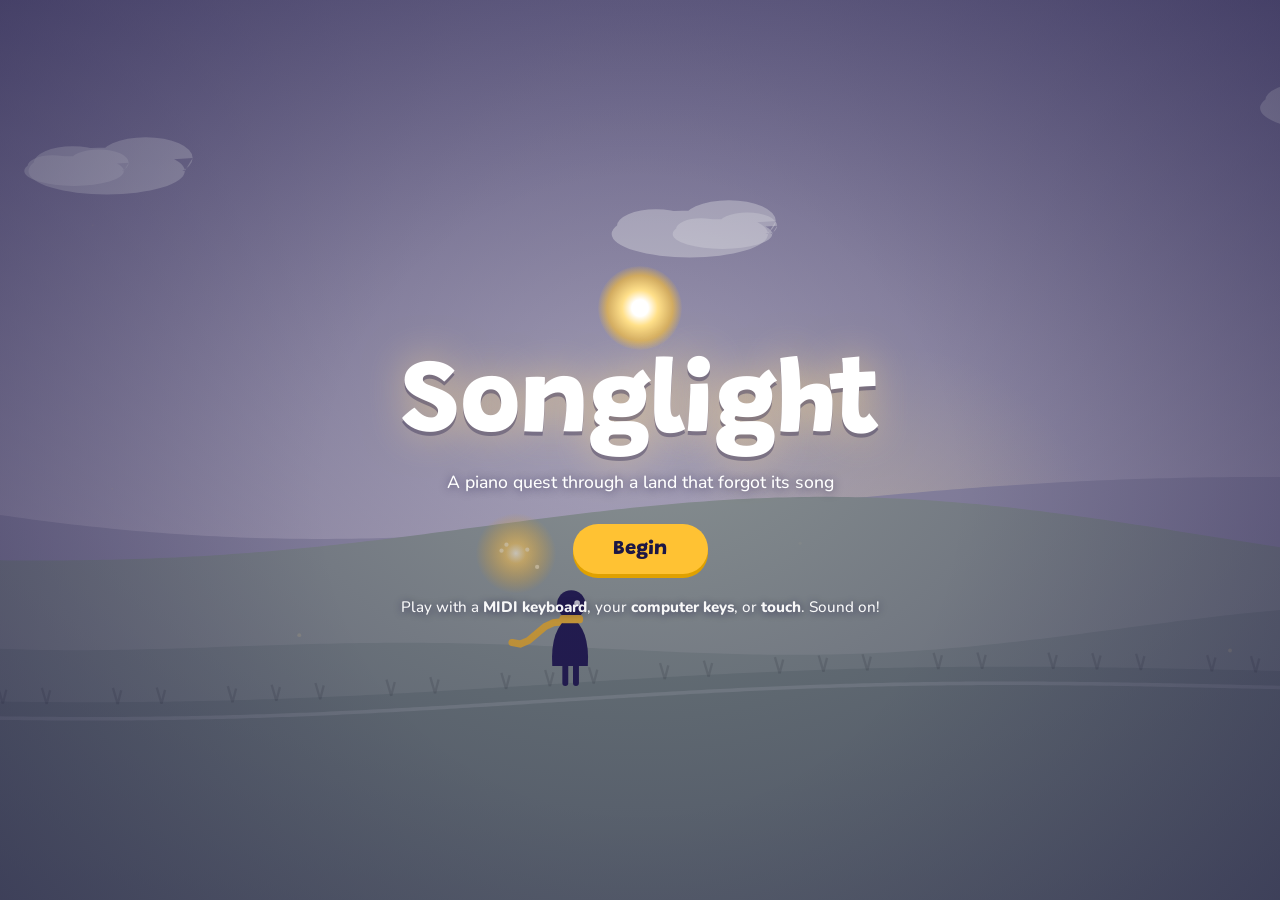
==== songlight.html @ 6ae4707b "Harden MIDI input, add acoustic piano listening, and a one-file download MIDI: releases notes when a" ====
<!doctype html>
<html lang="en">
<meta charset="utf-8">
<meta name="viewport" content="width=device-width, initial-scale=1, viewport-fit=cover">
<title>Songlight</title>
<meta name="description" content="A piano adventure: explore a silent land and wake it up, one song at a time.">
<link rel="preconnect" href="https://fonts.googleapis.com">
<link rel="preconnect" href="https://fonts.gstatic.com" crossorigin>
<link rel="stylesheet" href="https://fonts.googleapis.com/css2?family=Grandstander:wght@600;700;800&family=Nunito:wght@500;700;800&family=Noto+Music&display=swap">
<style>
/* Songlight commits to one look: a bright storybook world at night-blue edges. */
:root {
  --ink: #1c1745;
  --ink-2: #3a3470;
  --muted: #6c6892;
  --paper: #f6f4ff;
  --card: #ffffff;
  --line: #e2ddf6;
  --gold: #ffc233;
  --gold-deep: #e0a100;
  --teal: #14b8a6;
  --coral: #ff5d73;
  --violet: #7b5cff;
  --sky: #3d8bff;
  --display: 'Grandstander', 'Trebuchet MS', system-ui, sans-serif;
  --body: 'Nunito', system-ui, -apple-system, 'Segoe UI', sans-serif, 'Noto Music';
  --music: 'Noto Music', 'Segoe UI Symbol', 'Apple Symbols', serif;
  color-scheme: light;
}

* { box-sizing: border-box; }
[hidden] { display: none !important; }
html, body { height: 100%; }
body {
  margin: 0; overflow: hidden;
  background: #1c1745; color: var(--ink);
  font: 500 16px/1.5 var(--body);
  -webkit-tap-highlight-color: transparent;
}
button { font: inherit; color: inherit; cursor: pointer; }
button:disabled { cursor: not-allowed; }
:focus-visible { outline: 3px solid var(--sky); outline-offset: 2px; }
kbd { font: 700 0.8em var(--body); background: var(--paper); border: 1px solid var(--line); border-bottom-width: 2px; border-radius: 5px; padding: 0 5px; }
b { font-weight: 800; }
.small { font-size: 0.86rem; color: var(--muted); }

#world { position: fixed; inset: 0; width: 100%; height: 100%; display: block; touch-action: none; }

/* ---------- buttons */
.btn {
  border: 0; border-radius: 999px; padding: 0.7em 1.4em;
  font: 800 1rem var(--display); letter-spacing: 0.01em;
  transition: transform 0.12s, box-shadow 0.12s, background 0.2s;
}
.btn.primary { background: var(--gold); color: var(--ink); box-shadow: 0 4px 0 var(--gold-deep); }
.btn.primary:hover:not(:disabled) { transform: translateY(-1px); box-shadow: 0 5px 0 var(--gold-deep); }
.btn.primary:active:not(:disabled) { transform: translateY(3px); box-shadow: 0 1px 0 var(--gold-deep); }
.btn.primary:disabled { background: #e6e2f3; color: #a19cbf; box-shadow: 0 4px 0 #d3cdea; }
.btn.ghost { background: transparent; color: var(--ink-2); box-shadow: inset 0 0 0 2px var(--line); }
.btn.ghost:hover { box-shadow: inset 0 0 0 2px var(--ink-2); }
.btn.big { font-size: 1.25rem; padding: 0.75em 2em; }
.btn.small { font-size: 0.85rem; padding: 0.45em 1em; }
.btn.danger { color: #c2334a; }
.btn.ready { animation: nudge 1.4s ease-in-out infinite; }
.btn.running { background: var(--coral); color: #fff; box-shadow: 0 4px 0 #c2334a; }
@keyframes nudge { 0%, 100% { transform: none; } 50% { transform: translateY(-3px); } }

.icon-btn {
  position: relative; display: grid; place-items: center;
  width: 44px; height: 44px; border-radius: 14px; border: 0;
  background: rgba(28, 23, 69, 0.55); color: #fff; backdrop-filter: blur(6px);
}
.icon-btn svg { width: 22px; height: 22px; }
.icon-btn:hover { background: rgba(28, 23, 69, 0.8); }
.chip-btn {
  border: 0; border-radius: 999px; padding: 0.35em 0.95em;
  background: #ece8ff; color: var(--ink-2); font: 800 0.9rem var(--body);
}
.chip-btn:hover { background: #ddd6ff; }

/* ---------- HUD */
.hud {
  position: fixed; inset: 0 0 auto 0; z-index: 5; pointer-events: none;
  display: flex; justify-content: space-between; align-items: flex-start; gap: 12px;
  padding: calc(14px + env(safe-area-inset-top, 0px)) 16px 0;
}
.hud > * { pointer-events: auto; }
.hud-left { color: #fff; text-shadow: 0 1px 8px rgba(20, 16, 50, 0.45); max-width: min(420px, 70vw); }
.realm-level { margin: 0; font: 800 0.7rem var(--body); letter-spacing: 0.14em; text-transform: uppercase; opacity: 0.85; }
.realm-name { margin: 0; font: 800 clamp(1.2rem, 3vw, 1.6rem)/1.1 var(--display); }
.progress-dots { display: flex; gap: 5px; margin: 8px 0 10px; flex-wrap: wrap; }
.progress-dots span { width: 9px; height: 9px; border-radius: 50%; background: rgba(255, 255, 255, 0.35); }
.progress-dots span.on { background: var(--gold); box-shadow: 0 0 8px var(--gold); }
.clue-chip {
  border: 0; text-align: left; border-radius: 12px; padding: 6px 12px;
  background: rgba(28, 23, 69, 0.45); color: #fff; font: 700 0.85rem/1.35 var(--body);
  backdrop-filter: blur(6px); opacity: 0.8; transition: opacity 0.2s;
}
.clue-chip:hover { opacity: 1; }
.clue-chip span { color: var(--gold); }
.hud-right { display: flex; gap: 8px; }
.midi-dot { position: absolute; right: 7px; top: 7px; width: 8px; height: 8px; border-radius: 50%; background: transparent; }
.midi-dot.ok { background: #5ff0a0; box-shadow: 0 0 6px #5ff0a0; }

/* ---------- Lumo */
.lumo {
  position: fixed; z-index: 6; left: 50%; transform: translateX(-50%);
  bottom: calc(18px + env(safe-area-inset-bottom, 0px));
  width: min(640px, calc(100% - 32px));
  display: flex; gap: 14px; align-items: flex-start;
  padding: 16px 18px; border-radius: 22px;
  background: rgba(255, 255, 255, 0.94); box-shadow: 0 12px 40px rgba(28, 23, 69, 0.3);
  cursor: pointer; transition: opacity 0.6s;
}
.lumo.fade { opacity: 0.35; }
.lumo.fade:hover { opacity: 1; }
.lumo-orb, .orb {
  flex: none; width: 38px; height: 38px; border-radius: 50%;
  background: radial-gradient(circle at 45% 40%, #fff 0 18%, #ffe08a 35%, rgba(255, 194, 51, 0.7) 60%, rgba(255, 194, 51, 0) 72%);
  animation: bob 3s ease-in-out infinite;
}
@keyframes bob { 50% { transform: translateY(-4px) scale(1.05); } }
.lumo-text { flex: 1; min-width: 0; }
.lumo-text p { margin: 0; font-size: 1.05rem; line-height: 1.5; }
.lumo-text p.in { animation: rise 0.45s ease-out; }
@keyframes rise { from { opacity: 0; transform: translateY(6px); } }
.lumo-actions { margin-top: 10px; display: flex; gap: 8px; }
.lumo-more { align-self: flex-end; color: var(--muted); font-size: 1.2rem; visibility: hidden; animation: blink 1s steps(2) infinite; }
.lumo.more .lumo-more { visibility: visible; }
@keyframes blink { 50% { opacity: 0; } }

/* ---------- overlays */
.overlay { position: fixed; inset: 0; z-index: 10; }
.title {
  display: grid; place-items: center; padding: 16px;
  background: radial-gradient(ellipse at 50% 45%, rgba(28, 23, 69, 0.15), rgba(28, 23, 69, 0.55));
}
.title-inner { text-align: center; color: #fff; max-width: 520px; }
.title-orb {
  width: 84px; height: 84px; margin: 0 auto 8px; border-radius: 50%;
  background: radial-gradient(circle, #fff 0 14%, #ffe08a 30%, rgba(255, 194, 51, 0.6) 55%, rgba(255, 194, 51, 0) 72%);
  animation: bob 3s ease-in-out infinite;
}
.title h1 {
  margin: 0; font: 800 clamp(3.2rem, 11vw, 6.5rem)/0.95 var(--display); letter-spacing: -0.01em;
  color: #fff; text-shadow: 0 4px 0 rgba(28, 23, 69, 0.35), 0 0 40px rgba(255, 220, 140, 0.6);
}
.title .tag { margin: 12px 0 28px; font-size: 1.1rem; text-wrap: balance; text-shadow: 0 1px 8px rgba(28, 23, 69, 0.6); }
.title .inputs { margin-top: 22px; font-size: 0.95rem; opacity: 0.95; text-shadow: 0 1px 8px rgba(28, 23, 69, 0.7); }

.lesson { background: rgba(20, 16, 50, 0.5); backdrop-filter: blur(8px); display: flex; padding: 16px; padding-block: max(16px, env(safe-area-inset-top, 0px)) max(16px, env(safe-area-inset-bottom, 0px)); }
.sheet {
  margin: auto; width: min(1120px, 100%); height: 100%; max-height: 900px;
  display: grid; grid-template-rows: auto 1fr auto; overflow: hidden;
  background: var(--paper); border-radius: 28px; box-shadow: 0 30px 80px rgba(0, 0, 0, 0.35);
}
.l-head {
  display: flex; align-items: center; gap: 14px; padding: 14px 18px;
  border-bottom: 1px solid var(--line); background: var(--card);
}
.l-head .icon-btn { background: var(--paper); color: var(--ink); }
.l-head .icon-btn:hover { background: #ece8ff; }
.l-titles { flex: 1; min-width: 0; }
.eyebrow, .kicker { margin: 0; font: 800 0.72rem var(--body); letter-spacing: 0.12em; text-transform: uppercase; color: var(--violet); }
.l-title { margin: 0; font: 800 clamp(1.3rem, 3vw, 1.75rem)/1.15 var(--display); text-wrap: balance; }
.l-steps { display: flex; gap: 4px; margin: 0; padding: 4px; list-style: none; background: var(--paper); border-radius: 999px; }
.l-steps li { padding: 4px 12px; border-radius: 999px; font: 800 0.8rem var(--body); color: var(--muted); }
.l-steps li.on { background: var(--ink); color: #fff; }
.l-body { overflow-y: auto; padding: 20px clamp(16px, 3vw, 32px); min-height: 0; }
.l-piano { padding: 10px 12px 14px; background: linear-gradient(#2a2360, #1c1745); }

/* ---------- piano */
.piano { position: relative; height: clamp(104px, 19vh, 176px); user-select: none; touch-action: none; }
.key { position: absolute; top: 0; display: flex; flex-direction: column; align-items: center; justify-content: flex-end; }
.key.white {
  height: 100%; z-index: 1; padding-bottom: 8px;
  background: linear-gradient(#fff 70%, #f1eefb); border: 1px solid #c9c2e6; border-top: 0;
  border-radius: 0 0 9px 9px; box-shadow: inset 0 -5px 0 #e4dff5;
}
.key.black {
  height: 61%; z-index: 2; padding-bottom: 6px;
  background: linear-gradient(#3b336f, #1f1947); border-radius: 0 0 6px 6px;
  box-shadow: inset 0 -4px 0 #0f0b2b, 0 2px 3px rgba(0, 0, 0, 0.35);
}
.key .lbl { font: 800 clamp(0.55rem, 1.3vw, 0.8rem) var(--body); color: #9c96bd; pointer-events: none; }
.key.middle-c .lbl { color: var(--ink); }
.key.middle-c::after { content: ''; position: absolute; bottom: 3px; width: 5px; height: 5px; border-radius: 50%; background: var(--gold-deep); }
.key .ck { position: absolute; top: 6px; font: 700 0.62rem var(--body); color: #b3add0; pointer-events: none; }
.key.black .ck { color: #8f88c0; }
.key .badge {
  display: none; place-items: center; width: clamp(18px, 2.4vw, 26px); height: clamp(18px, 2.4vw, 26px); margin-bottom: 6px;
  border-radius: 50%; background: var(--fc); color: #fff; font: 800 clamp(0.7rem, 1.4vw, 0.9rem) var(--display); pointer-events: none;
}
.key.hint .badge:not(:empty) { display: grid; }
.key.white.down { background: linear-gradient(#e9e4ff, #ddd6ff); box-shadow: inset 0 -2px 0 #cfc6f5; }
.key.black.down { background: linear-gradient(#5a50a0, #3a3170); box-shadow: inset 0 -1px 0 #0f0b2b; }
.key.white.hint { background: linear-gradient(#fff, color-mix(in srgb, var(--fc) 38%, #fff)); box-shadow: inset 0 0 0 3px var(--fc), inset 0 -5px 0 color-mix(in srgb, var(--fc) 50%, #fff); }
.key.black.hint { background: linear-gradient(color-mix(in srgb, var(--fc) 70%, #1f1947), var(--fc)); box-shadow: 0 0 12px var(--fc); }
.key.hint.lh .badge { border-radius: 7px; }
.key.white.glow { background: linear-gradient(#fff, #ffe7a3); box-shadow: inset 0 0 0 2px var(--gold), inset 0 -5px 0 #ffd66b; }
.key.black.glow { background: linear-gradient(#ffd66b, #e0a100); }
.key.white.glow2 { background: linear-gradient(#fff, #cfe6ff); }
.key.black.glow2 { background: linear-gradient(#ff8fa0, #ff5d73); }
.key.white.glow3 { background: linear-gradient(#fff, #ffd9e8); }
.key.black.glow3 { background: linear-gradient(#5ee0d0, #14b8a6); }
.key.white.found { background: linear-gradient(#fff, #bff3e8); box-shadow: inset 0 0 0 2px var(--teal); }
.key.black.found { background: linear-gradient(#5ee0d0, #14b8a6); }
.key.white.lit { background: linear-gradient(#fff, #cfe0ff); }
.key.black.lit { background: linear-gradient(#7aa9ff, #3d6fd1); }
.key.good { animation: good 0.42s ease-out; }
.key.bad { animation: bad 0.42s ease-out; }
@keyframes good { 0% { box-shadow: 0 0 0 0 rgba(20, 184, 166, 0.9), inset 0 0 0 40px rgba(20, 184, 166, 0.55); } 100% { box-shadow: 0 0 0 14px rgba(20, 184, 166, 0), inset 0 0 0 40px rgba(20, 184, 166, 0); } }
@keyframes bad { 0% { box-shadow: inset 0 0 0 40px rgba(255, 93, 115, 0.6); } 100% { box-shadow: inset 0 0 0 40px rgba(255, 93, 115, 0); } }

/* ---------- teach */
.teach { display: flex; flex-direction: column; gap: 18px; max-width: 760px; margin: 0 auto; min-height: 100%; }
.say-row { display: flex; gap: 14px; align-items: flex-start; }
.say { margin: 0; font: 600 clamp(1.1rem, 2.4vw, 1.4rem)/1.5 var(--body); text-wrap: pretty; }
.say b { color: var(--ink); background: linear-gradient(transparent 60%, #ffe08a 60%); }
.widget { display: flex; flex-direction: column; align-items: center; gap: 14px; flex: 1; justify-content: center; }
.teach-nav { display: flex; align-items: center; justify-content: space-between; gap: 12px; padding-top: 6px; }
.teach-nav .next { margin-left: auto; }
.dots { display: flex; gap: 6px; flex-wrap: wrap; justify-content: center; }
.dots span { width: 8px; height: 8px; border-radius: 50%; background: var(--line); }
.dots .d-done { background: var(--violet); }
.dots .d-now { background: var(--gold); transform: scale(1.35); }
.feedback { margin: 0; min-height: 1.5em; font-weight: 800; color: var(--ink-2); text-align: center; }
.look { margin: 0; color: var(--muted); font-weight: 700; }

.choices { display: flex; flex-wrap: wrap; gap: 10px; justify-content: center; }
.choice {
  min-width: 120px; padding: 14px 22px; border-radius: 18px; border: 0;
  background: var(--card); box-shadow: inset 0 0 0 2px var(--line), 0 3px 0 var(--line);
  font: 800 1.15rem var(--display); transition: transform 0.12s;
}
.choice:hover:not(:disabled) { transform: translateY(-2px); box-shadow: inset 0 0 0 2px var(--violet), 0 3px 0 var(--line); }
.choice.right { background: #d8f7f1; box-shadow: inset 0 0 0 3px var(--teal); color: #0b6b60; }
.choice.wrong { background: #ffe3e7; color: #b23a4d; animation: shake 0.35s; }
.choice:disabled:not(.right) { opacity: 0.55; }
@keyframes shake { 25% { transform: translateX(-5px); } 75% { transform: translateX(5px); } }

.pips { display: flex; gap: 8px; justify-content: center; }
.pip { width: 14px; height: 14px; border-radius: 50%; background: var(--line); transition: background 0.3s, box-shadow 0.3s; }
.pip.on { background: var(--gold); box-shadow: 0 0 10px var(--gold); }
.pips.big .pip { width: 20px; height: 20px; }

.targets { display: flex; flex-wrap: wrap; gap: 8px; justify-content: center; }
.tchip { min-width: 44px; padding: 6px 10px; text-align: center; border-radius: 12px; background: var(--card); box-shadow: inset 0 0 0 2px var(--line); font: 800 1.1rem var(--display); color: var(--muted); }
.tchip.got { background: #d8f7f1; box-shadow: inset 0 0 0 2px var(--teal); color: #0b6b60; }

.hands { display: flex; gap: clamp(12px, 5vw, 48px); justify-content: center; flex-wrap: wrap; }
.hands figure { margin: 0; text-align: center; }
.hands svg { width: clamp(130px, 22vw, 190px); height: auto; }
.hands .palm { fill: #ffd9c2; stroke: #e9b597; stroke-width: 2; }
.hands .fnum { fill: #fff; font: 800 15px var(--display); }
.hands figcaption { font: 800 0.95rem var(--display); color: var(--muted); }

.lowhigh, .legend { display: flex; gap: 12px; flex-wrap: wrap; justify-content: center; }
.lg { padding: 6px 14px; border-radius: 999px; font-weight: 800; }
.lg2 { background: #ffe3e7; color: #b23a4d; }
.lg3 { background: #d8f7f1; color: #0b6b60; }
.alphabet { display: flex; gap: 6px; flex-wrap: wrap; justify-content: center; }
.alphabet span { width: 48px; height: 56px; display: grid; place-items: center; border-radius: 14px; background: var(--card); box-shadow: inset 0 0 0 2px var(--line); font: 800 1.6rem var(--display); }
.alphabet .again { background: transparent; box-shadow: none; color: var(--muted); }

.values { display: flex; gap: 12px; flex-wrap: wrap; justify-content: center; }
.value {
  display: flex; flex-direction: column; align-items: center; gap: 2px; width: 150px; padding: 12px;
  border: 0; border-radius: 20px; background: var(--card); box-shadow: inset 0 0 0 2px var(--line), 0 3px 0 var(--line);
}
.value .glyph { font: 2.8rem/1.1 var(--music); height: 1.3em; }
.value b { font: 800 1rem var(--display); }
.value span:not(.glyph) { color: var(--muted); font-weight: 700; font-size: 0.9rem; }
.value em { font-style: normal; color: var(--violet); font-weight: 800; }
.value.playing { animation: pop 0.5s; }
@keyframes pop { 40% { transform: scale(1.06); box-shadow: inset 0 0 0 3px var(--gold), 0 3px 0 var(--line); } }

.timesig { display: flex; gap: 22px; align-items: center; }
.ts-num { display: flex; flex-direction: column; font: 800 3.4rem/0.9 var(--display); text-align: center; color: var(--ink); }
.ts-key p { margin: 0 0 8px; font-size: 1.05rem; }

.snippet { display: flex; flex-direction: column; align-items: center; gap: 8px; width: 100%; }
.score.mini { width: 100%; max-width: 640px; background: var(--card); border-radius: 18px; padding: 8px 12px; box-shadow: inset 0 0 0 2px var(--line); }
.read { display: flex; flex-direction: column; align-items: center; gap: 12px; }
.read-score { width: 280px !important; display: flex; justify-content: center; }
.rhythm { position: relative; display: flex; flex-direction: column; align-items: center; gap: 12px; width: 100%; }
.rh-row { display: flex; gap: 14px; align-items: center; }
.pad {
  width: 96px; height: 96px; border-radius: 50%; border: 0;
  background: radial-gradient(circle at 40% 35%, #a58dff, var(--violet)); color: #fff;
  font: 800 1.1rem var(--display); box-shadow: 0 6px 0 #5a3fd1; touch-action: manipulation;
}
.pad:active { transform: translateY(4px); box-shadow: 0 2px 0 #5a3fd1; }
.dyn-row { display: flex; gap: 12px; }
.dchip { padding: 8px 18px; border-radius: 14px; background: var(--card); box-shadow: inset 0 0 0 2px var(--line); font: 800 1.1rem var(--display); }
.dchip i { font-family: Georgia, serif; font-size: 1.3em; }
.dchip.got { background: #d8f7f1; box-shadow: inset 0 0 0 2px var(--teal); }
.vel { width: min(320px, 80%); height: 12px; border-radius: 999px; background: var(--line); overflow: hidden; }
.vel span { display: block; height: 100%; width: 0; background: linear-gradient(90deg, var(--teal), var(--gold), var(--coral)); transition: width 0.15s; }

/* ---------- practice */
.practice { display: flex; flex-direction: column; gap: 14px; }
.p-top { display: flex; gap: 16px; align-items: center; justify-content: space-between; flex-wrap: wrap; }
.song-meta h3 { margin: 2px 0; font: 800 clamp(1.4rem, 3.2vw, 2rem)/1.1 var(--display); }
.song-meta .meta { margin: 0; color: var(--muted); font-weight: 700; }
.reward-box { display: flex; align-items: center; gap: 12px; padding: 8px 16px 8px 8px; border-radius: 20px; background: linear-gradient(135deg, #2a2360, #3b2f86); color: #fff; max-width: 420px; }
.reward { width: 120px; height: 88px; flex: none; }
.reward-text p { margin: 6px 0 0; font-size: 0.85rem; line-height: 1.35; opacity: 0.9; }
.reward-text .pips { justify-content: flex-start; }
.reward-text .pip { background: rgba(255, 255, 255, 0.2); }
.reward-text .pip.on { background: var(--gold); }

.modes { display: flex; gap: 6px; padding: 5px; background: var(--card); border-radius: 18px; box-shadow: inset 0 0 0 2px var(--line); flex-wrap: wrap; }
.modes button { flex: 1 1 auto; border: 0; border-radius: 13px; padding: 9px 12px; background: transparent; font: 800 0.95rem var(--display); color: var(--ink-2); }
.modes button:hover { background: var(--paper); }
.modes button.on { background: var(--ink); color: #fff; }
.modes .perform-tab.on { background: linear-gradient(135deg, var(--violet), var(--coral)); }
.modes .locked { opacity: 0.5; }
.opts { display: flex; gap: 12px 18px; align-items: center; flex-wrap: wrap; }
.seg { display: flex; background: var(--card); border-radius: 12px; box-shadow: inset 0 0 0 2px var(--line); padding: 3px; }
.seg button { border: 0; background: transparent; padding: 5px 12px; border-radius: 9px; font: 800 0.85rem var(--body); color: var(--muted); }
.seg button.on { background: #ece8ff; color: var(--ink); }
.tempo { display: flex; align-items: center; gap: 8px; font-weight: 800; color: var(--ink-2); }
.tempo output { min-width: 3ch; font-variant-numeric: tabular-nums; }
.mode-help { margin: 0; color: var(--muted); font-weight: 700; flex: 1 1 260px; }

.score-wrap { position: relative; background: var(--card); border-radius: 22px; box-shadow: inset 0 0 0 2px var(--line); min-height: 160px; }
.score-wrap > .score { max-height: 44vh; overflow-y: auto; padding: 10px 14px; }
.countin {
  position: absolute; inset: 0; display: grid; place-items: center; pointer-events: none;
  font: 800 5rem var(--display); color: var(--violet); opacity: 0; text-shadow: 0 4px 0 #fff;
}
.countin.on { opacity: 0.85; animation: pop 0.3s; }
.rhythm .countin { font-size: 3.4rem; }
.result { position: absolute; inset: 0; display: grid; place-items: center; padding: 12px; background: rgba(246, 244, 255, 0.86); backdrop-filter: blur(3px); border-radius: 22px; }
.card { max-width: 460px; text-align: center; background: var(--card); border-radius: 22px; padding: 20px 24px; box-shadow: 0 12px 40px rgba(28, 23, 69, 0.18); animation: rise 0.35s ease-out; }
.card h3 { margin: 0 0 6px; font: 800 1.7rem var(--display); }
.card p { margin: 0 0 8px; }
.card .tip { color: var(--muted); font-weight: 700; }
.card .row { display: flex; gap: 10px; justify-content: center; margin-top: 12px; flex-wrap: wrap; }
.card.pass h3 { color: #0b8a7c; }
.card.fail h3 { color: var(--ink-2); }
.card.celebrate { background: linear-gradient(160deg, #fff7d9, #fff); box-shadow: 0 0 0 3px var(--gold), 0 20px 60px rgba(255, 194, 51, 0.45); }
.card.celebrate h3 { font-size: 2.2rem; color: var(--ink); }
.p-actions { display: flex; align-items: center; gap: 14px; flex-wrap: wrap; }
.status { margin: 0; font-weight: 700; color: var(--ink-2); }

/* ---------- notation */
.score-svg { display: block; overflow: visible; }
.score-svg .sl { stroke: #b9b2da; stroke-width: 1.1; }
.score-svg .bl { stroke: #6c6892; stroke-width: 1.4; }
.score-svg .bl-thick, .score-svg .rdot { fill: #3a3470; }
.score-svg .midline { stroke: #e2ddf6; stroke-width: 2; stroke-dasharray: 2 6; stroke-linecap: round; }
.score-svg .ledger { stroke: #6c6892; stroke-width: 1.4; }
.score-svg .clef { fill: #3a3470; font-family: var(--music); }
.score-svg .ts { fill: var(--ink); font-family: var(--display); font-weight: 800; }
.score-svg .head { fill: var(--ink); stroke: var(--ink); stroke-width: 1.4; transition: fill 0.15s, stroke 0.15s; }
.score-svg .head.hollow { fill: #fff; stroke-width: 2.2; }
.score-svg.is-prestaff .head.hollow { stroke-width: 2.6; }
.score-svg .stem, .score-svg .flag, .score-svg .restq { stroke: var(--ink); stroke-width: 1.6; fill: none; }
.score-svg .beam, .score-svg .dot, .score-svg .restg { fill: var(--ink); }
.score-svg .acc { fill: var(--ink); font-family: var(--music); }
.score-svg .finger { font: 800 1em var(--display); }
.score-svg .dyn { fill: var(--ink-2); font: italic 800 1em Georgia, 'Times New Roman', serif; }
.score-svg .tie, .score-svg .slur { fill: var(--ink); stroke: var(--ink); stroke-width: 0.6; }
.score-svg .slur { fill: var(--ink-2); stroke: var(--ink-2); }
.score-svg .hairpin { fill: none; stroke: var(--ink-2); stroke-width: 1.6; stroke-linecap: round; }
.score-svg .inlbl { fill: var(--ink); font-family: var(--display); font-weight: 800; pointer-events: none; }
.score-svg .inlbl.onfill { fill: #fff; }
.score-svg .cursor { fill: var(--gold); fill-opacity: 0.28; transition: x 0.08s linear; }
.note.now .head { fill: var(--gold); stroke: var(--gold-deep); }
.note.now .head.hollow { fill: #fff3c4; }
.note.hit .head { fill: var(--teal); stroke: var(--teal); }
.note.hit .head.hollow { fill: #d8f7f1; }
.note.hit .inlbl.onfill { fill: #fff; }
.note.miss .head { fill: var(--coral); stroke: var(--coral); }
.note.miss .head.hollow { fill: #ffe3e7; }

/* ---------- panels: map & settings */
.map, .settings { display: grid; place-items: center; padding: 16px; background: rgba(20, 16, 50, 0.55); backdrop-filter: blur(8px); overflow-y: auto; }
.panel { width: min(1080px, 100%); max-height: calc(100vh - 32px); overflow-y: auto; background: var(--paper); border-radius: 28px; padding: 18px clamp(16px, 3vw, 28px) 24px; box-shadow: 0 30px 80px rgba(0, 0, 0, 0.35); }
.settings-panel { width: min(560px, 100%); }
.panel-head { display: flex; align-items: center; justify-content: space-between; gap: 12px; margin-bottom: 12px; }
.panel-head h2 { margin: 0; font: 800 clamp(1.3rem, 3vw, 1.7rem) var(--display); }
.panel-head .icon-btn { background: var(--card); color: var(--ink); box-shadow: inset 0 0 0 2px var(--line); }
.map-body { display: grid; grid-template-columns: minmax(0, 1.7fr) minmax(260px, 1fr); gap: 18px; align-items: start; }
@media (max-width: 760px) { .map-body { grid-template-columns: 1fr; } }
.map-art svg { width: 100%; height: auto; display: block; }
.isle { cursor: pointer; transition: transform 0.2s; transform-box: fill-box; transform-origin: center; }
.isle.locked { cursor: pointer; }
.isle:hover, .isle.sel { transform: scale(1.04); }
.isle.sel > path:nth-child(2) { stroke: var(--gold); stroke-width: 5; }
.isle-name { fill: #fff; font: 800 22px var(--display); paint-order: stroke; stroke: rgba(28, 23, 69, 0.55); stroke-width: 5px; }
.isle-sub { fill: #fff; font: 800 14px var(--body); opacity: 0.9; paint-order: stroke; stroke: rgba(28, 23, 69, 0.45); stroke-width: 4px; }
.realm-card { background: var(--card); border-radius: 22px; padding: 18px; box-shadow: inset 0 0 0 2px var(--line); }
.realm-card h3 { margin: 2px 0 10px; font: 800 1.5rem var(--display); }
.realm-card p { margin: 0 0 10px; }
.lesson-list { list-style: none; margin: 0 0 14px; padding: 0; display: flex; flex-direction: column; gap: 4px; }
.lesson-list li { display: grid; grid-template-columns: 22px 1fr auto; column-gap: 8px; align-items: center; padding: 6px 8px; border-radius: 12px; }
.lesson-list li.cur { background: #fff3c4; }
.ll-mark { font-weight: 800; color: var(--teal); text-align: center; }
.cur .ll-mark { color: var(--gold-deep); }
.later .ll-mark, .later .ll-title { color: #b3add0; }
.ll-title { font: 800 0.98rem var(--display); }
.ll-concept { grid-column: 2; font-size: 0.8rem; color: var(--muted); }
.lesson-list .chip-btn { grid-row: 1 / span 2; grid-column: 3; }

.set-group { padding: 14px 0; border-top: 1px solid var(--line); display: flex; flex-direction: column; gap: 8px; align-items: flex-start; }
.set-group h3 { margin: 0; font: 800 1rem var(--display); }
.set-group p { margin: 0; }
.midi-status { font-weight: 800; color: var(--muted); }
.midi-status.ok { color: #0b8a7c; }
.toggle { display: flex; gap: 10px; align-items: center; font-weight: 700; }
.toggle input { width: 20px; height: 20px; accent-color: var(--violet); }
.radio-row { display: flex; gap: 8px; flex-wrap: wrap; }
.radio-row label { display: flex; flex-direction: column; padding: 8px 14px; border-radius: 14px; background: var(--card); box-shadow: inset 0 0 0 2px var(--line); font-weight: 800; cursor: pointer; }
.radio-row label:has(input:checked) { box-shadow: inset 0 0 0 3px var(--violet); }
.radio-row input { position: absolute; opacity: 0; }
.radio-row span { font-size: 0.8rem; color: var(--muted); font-weight: 700; }
#set-volume { width: min(320px, 100%); accent-color: var(--violet); }

/* ---------- small screens */
@media (max-width: 640px) {
  .lesson { padding: 0; }
  .sheet { border-radius: 0; max-height: none; }
  .l-steps { display: none; }
  .reward-box { width: 100%; max-width: none; }
  .reward { width: 96px; height: 72px; }
  .choice { min-width: 96px; padding: 12px 16px; }
  .score-wrap > .score { max-height: 38vh; }
}
@media (prefers-reduced-motion: reduce) {
  *, *::before, *::after { animation-duration: 0.01ms !important; animation-iteration-count: 1 !important; transition: none !important; }
}
.score-svg .pedal { fill: none; stroke: var(--ink-2); stroke-width: 1.6; stroke-linejoin: round; }
.score-svg .tuplet { fill: var(--ink-2); font: italic 800 1em Georgia, 'Times New Roman', serif; }
.score-svg .trill { fill: var(--ink); font: italic 800 1em Georgia, 'Times New Roman', serif; }
.mic-row { display: flex; align-items: center; gap: 12px; flex-wrap: wrap; }
.mic-meter { flex: 1 1 120px; height: 10px; border-radius: 6px; background: rgba(60, 50, 120, 0.12); overflow: hidden; min-width: 100px; }
.mic-meter span { display: block; height: 100%; width: 0; background: linear-gradient(90deg, #19c3b3, #ffc233); transition: width 60ms linear; }
.mic-heard { font-weight: 800; color: #0b8a7c; min-width: 6em; }

</style>

<canvas id="world" aria-label="The world of Songlight. Walk with the arrow keys, or low and high piano keys."></canvas>

<div class="hud" hidden>
  <div class="hud-left">
    <p class="realm-level"></p>
    <p class="realm-name"></p>
    <div class="progress-dots" aria-label="Places awakened"></div>
    <button class="clue-chip" title="Hear the clue again"></button>
  </div>
  <div class="hud-right">
    <button class="icon-btn" id="btn-map" aria-label="World map" title="World map">
      <svg viewBox="0 0 24 24" aria-hidden="true"><path d="M9 4 3 6v14l6-2 6 2 6-2V4l-6 2-6-2Zm0 0v14m6-12v14" fill="none" stroke="currentColor" stroke-width="2" stroke-linejoin="round"/></svg>
    </button>
    <button class="icon-btn" id="btn-settings" aria-label="Settings" title="Settings">
      <svg viewBox="0 0 24 24" aria-hidden="true"><path d="M4 7h10M18 7h2M4 17h4M12 17h8" stroke="currentColor" stroke-width="2" stroke-linecap="round"/><circle cx="16" cy="7" r="2.2" fill="none" stroke="currentColor" stroke-width="2"/><circle cx="10" cy="17" r="2.2" fill="none" stroke="currentColor" stroke-width="2"/></svg>
      <span class="midi-dot" aria-hidden="true"></span>
    </button>
  </div>
</div>

<div id="lumo" class="lumo" hidden role="status" aria-live="polite">
  <div class="lumo-orb" aria-hidden="true"></div>
  <div class="lumo-text"><p></p><div class="lumo-actions" hidden></div></div>
  <span class="lumo-more" aria-hidden="true">▸</span>
</div>

<section id="title" class="overlay title">
  <div class="title-inner">
    <div class="title-orb" aria-hidden="true"></div>
    <h1>Songlight</h1>
    <p class="tag">A piano quest through a land that forgot its song</p>
    <button class="btn primary big" id="btn-begin">Begin</button>
    <p class="inputs">Play with a <b>MIDI keyboard</b>, your <b>computer keys</b>, or <b>touch</b>. Sound on!</p>
  </div>
</section>

<section id="lesson" class="overlay lesson" hidden aria-label="Lesson">
  <div class="sheet">
    <header class="l-head">
      <button class="icon-btn l-close" aria-label="Back to the world" title="Back to the world (Esc)">
        <svg viewBox="0 0 24 24" aria-hidden="true"><path d="M15 5l-7 7 7 7" fill="none" stroke="currentColor" stroke-width="2.4" stroke-linecap="round" stroke-linejoin="round"/></svg>
      </button>
      <div class="l-titles"><p class="eyebrow"></p><h2 class="l-title"></h2></div>
      <ol class="l-steps" aria-label="Lesson stages"><li data-s="learn">Learn</li><li data-s="practice">Practice</li><li data-s="perform">Perform</li></ol>
    </header>
    <main class="l-body"></main>
    <footer class="l-piano"><div class="piano" id="lesson-piano"></div></footer>
  </div>
</section>

<section id="map" class="overlay map" hidden aria-label="World map">
  <div class="panel map-panel">
    <header class="panel-head"><h2>The World of Songlight</h2><button class="icon-btn" data-close aria-label="Close map">✕</button></header>
    <div class="map-body">
      <div class="map-art"><svg id="map-svg" viewBox="0 0 1000 540" role="group" aria-label="Realms"></svg></div>
      <div class="realm-card"></div>
    </div>
  </div>
</section>

<section id="settings" class="overlay settings" hidden aria-label="Settings">
  <div class="panel settings-panel">
    <header class="panel-head"><h2>Settings</h2><button class="icon-btn" data-close aria-label="Close settings">✕</button></header>
    <div class="set-group">
      <h3>Piano input</h3>
      <p id="midi-status" class="midi-status">Not connected yet</p>
      <button class="chip-btn" id="set-midi">Look for a MIDI keyboard</button>
      <p class="small">Computer keys: bottom row <kbd>Z</kbd>–<kbd>/</kbd> plays C3–E4, top row <kbd>Q</kbd>–<kbd>]</kbd> plays C4–G5, and the rows above them play the black keys. Hold <kbd>Shift</kbd> for the damper pedal.</p>
    </div>
    <div class="set-group">
      <h3>Acoustic piano (microphone)</h3>
      <p id="mic-status" class="midi-status">Off</p>
      <div class="mic-row">
        <button class="chip-btn" id="set-mic">Listen with the microphone</button>
        <div class="mic-meter" aria-hidden="true"><span></span></div>
        <span class="mic-heard" aria-live="polite"></span>
      </div>
      <p class="small">Put your device near the piano and wear <b>headphones</b>, so the microphone only hears your playing. It follows one note at a time, so it scores the <b>melody</b> and trusts you with the chords.</p>
    </div>
    <div class="set-group">
      <h3>Keyboard labels</h3>
      <label class="toggle"><input type="checkbox" id="set-letters"> Show note names on white keys</label>
      <label class="toggle"><input type="checkbox" id="set-computer"> Show computer-key letters</label>
    </div>
    <div class="set-group">
      <h3>How strict is a “correct” performance?</h3>
      <div class="radio-row">
        <label><input type="radio" name="strict" value="gentle"> Gentle <span>80% of notes</span></label>
        <label><input type="radio" name="strict" value="standard"> Standard <span>90%, ≤2 slips</span></label>
        <label><input type="radio" name="strict" value="strict"> Strict <span>every note</span></label>
      </div>
    </div>
    <div class="set-group">
      <h3>Volume</h3>
      <input type="range" id="set-volume" min="0" max="100" aria-label="Volume">
    </div>
    <div class="set-group">
      <button class="btn ghost danger" id="set-reset">Start over</button>
    </div>
  </div>
</section>

<script>
'use strict';
// Song parsing. Voice strings are tokens of  pitch:duration[:finger[:marks]]
//   pitch    C4, F#3, Bb4, chords as C3+G3, rest as r
//   duration w h. h q. q e. e s, and t for one note of an eighth-note triplet (⅓ beat)
//   finger   3, or L3 / R2 to set the hand for that note, chords as L5+1
//   marks    comma-separated: a dynamic (pp p mp mf f), . staccato, ~ tie to the next note,
//            ( slur start, ) slur end, < crescendo start, > diminuendo start, / hairpin end,
//            P pedal down (or change) at this note, * pedal up when this note ends,
//            tr trill with the next note up in the key
// A song may start with a pickup: { pickup: 1 } means the first bar holds only 1 beat.
// Beats are always counted in quarter notes, so a 6/8 bar is 3 beats long. Its tempo counts
// the dotted-quarter pulse, the way musicians feel 6/8.
// { key: 'G' } draws a key signature; notes written F#4 then need no sign of their own.
//   "|" marks bar lines for readability only.
const Music = (() => {
  const LETTERS = ['C', 'D', 'E', 'F', 'G', 'A', 'B'];
  const SEMI = { C: 0, D: 2, E: 4, F: 5, G: 7, A: 9, B: 11 };
  const DUR = { w: 4, 'h.': 3, h: 2, 'q.': 1.5, q: 1, 'e.': 0.75, e: 0.5, t: 1 / 3, s: 0.25 };
  // sharps (+) or flats (−) in each key signature
  const KEYS = { C: 0, G: 1, D: 2, A: 3, E: 4, F: -1, Bb: -2, Eb: -3, Am: 0, Em: 1, Bm: 2, Dm: -1, Gm: -2, Cm: -3 };
  const NAMES = ['C', 'C♯', 'D', 'D♯', 'E', 'F', 'F♯', 'G', 'G♯', 'A', 'A♯', 'B'];
  const DYN = { pp: 0.3, p: 0.4, mp: 0.5, mf: 0.62, f: 0.76, ff: 0.88 };
  const MARKS = new Set(['.', '~', '(', ')', '<', '>', '/', 'P', '*', 'tr']);

  function parsePitch(p) {
    const m = /^([A-G])(#|b)?(\d)$/.exec(p);
    if (!m) throw new Error('Bad pitch: ' + p);
    const letter = m[1], acc = m[2] || '', oct = +m[3];
    const alter = acc === '#' ? 1 : acc === 'b' ? -1 : 0;
    return { name: p, letter, acc, oct, midi: 12 * (oct + 1) + SEMI[letter] + alter, dia: oct * 7 + LETTERS.indexOf(letter) };
  }
  const midi = p => parsePitch(p).midi;
  const pc = m => ((m % 12) + 12) % 12;
  const isBlack = m => [1, 3, 6, 8, 10].includes(pc(m));
  const letterOf = m => NAMES[pc(m)];
  const nameOf = m => NAMES[pc(m)] + (Math.floor(m / 12) - 1);

  function parseVoice(str, hand) {
    const events = [];
    let beat = 0;
    for (const tok of str.trim().split(/\s+/)) {
      if (!tok || tok === '|') continue;
      const [p, d, f = '', mk = ''] = tok.split(':');
      if (!(d in DUR)) throw new Error('Bad duration in ' + tok);
      const marks = mk ? mk.split(',') : [];
      const dyn = marks.find(m => m in DYN) || '';
      const bad = marks.find(m => !(m in DYN) && !MARKS.has(m));
      if (bad) throw new Error('Bad mark in ' + tok);
      let h = hand, ff = f;
      if (/^[LR]/.test(ff)) { h = ff[0]; ff = ff.slice(1); }
      const rest = p === 'r';
      const pitches = rest ? [] : p.split('+').map(parsePitch);
      if (!h) h = pitches.length && pitches[0].midi < 60 ? 'L' : 'R';
      events.push({
        beat, dur: DUR[d], code: d, rest, pitches, fingers: ff ? ff.split('+').map(Number) : [], hand: h, dyn,
        stacc: marks.includes('.'), tie: marks.includes('~'), slur: marks.includes('(') ? 'start' : marks.includes(')') ? 'end' : '',
        hairpin: marks.includes('<') ? 'cresc' : marks.includes('>') ? 'dim' : marks.includes('/') ? 'end' : '',
        pedal: marks.includes('P') ? 'down' : '', pedalUp: marks.includes('*'), trill: marks.includes('tr'),
      });
      beat += DUR[d];
    }
    return { events, length: beat };
  }

  // Loudness of each event: the last dynamic mark, sliding through hairpins.
  function loudness(events) {
    let level = DYN.mf, pin = null;
    for (let i = 0; i < events.length; i++) {
      const e = events[i];
      if (e.dyn) level = DYN[e.dyn];
      if (e.hairpin === 'cresc' || e.hairpin === 'dim') {
        let j = i + 1;
        while (j < events.length && events[j].hairpin !== 'end') j++;
        const to = events.slice(i + 1, j + 1).find(x => x.dyn);
        const target = to ? DYN[to.dyn] : level + (e.hairpin === 'cresc' ? 0.22 : -0.22);
        pin = { from: level, to: target, b0: e.beat, b1: j < events.length ? events[j].beat : e.beat + 4 };
      }
      e.vel = pin && e.beat <= pin.b1 ? pin.from + (pin.to - pin.from) * Math.min(1, (e.beat - pin.b0) / Math.max(1e-6, pin.b1 - pin.b0)) : level;
      if (e.hairpin === 'end' || (pin && e.beat >= pin.b1)) { if (pin) level = e.dyn ? DYN[e.dyn] : pin.to; pin = null; }
      e.vel = Math.max(0.2, Math.min(0.95, e.vel));
    }
  }

  // The note a step above p in the key (for trills): next letter, with the key's sharp or flat.
  function upperNeighbor(p, keySig) {
    const li = LETTERS.indexOf(p.letter), letter = LETTERS[(li + 1) % 7], oct = p.oct + (li === 6 ? 1 : 0);
    const acc = keyAccidentals(keySig)[letter] || '';
    return parsePitch(letter + acc + oct).midi;
  }

  function compile(def) {
    const keySig = KEYS[def.key] || 0;
    const voices = def.voices.map(v => ({ hand: v.hand, ...parseVoice(v.notes, v.hand) }));
    const length = Math.max(...voices.map(v => v.length));
    const passes = def.repeat ? 2 : 1;
    const notes = [];
    voices.forEach((v, vi) => {
      loudness(v.events);
      // A tie joins a note to the same pitch in the next event: one key press, held longer.
      const heldBy = {};
      v.events.forEach((e, ei) => {
        if (e.rest) return;
        e.pitches.forEach((p, pi) => {
          const key = ei + ':' + p.midi;
          if (heldBy[key]) { heldBy[key].forEach(n => { n.dur += e.dur; n.tied.push(vi + ':' + ei); }); if (e.tie) heldBy[(ei + 1) + ':' + p.midi] = heldBy[key]; return; }
          const made = [];
          for (let pass = 0; pass < passes; pass++) {
            const n = {
              beat: e.beat + pass * length, dur: e.dur, midi: p.midi, hand: e.hand,
              finger: e.fingers[pi] ?? e.fingers[0], glyph: vi + ':' + ei, tied: [], pass,
              vel: e.vel, stacc: e.stacc,
              voice: vi, chord: e.pitches.map(q => q.midi), // for the microphone, which hears chords as one note
            };
            if (e.trill) n.trill = upperNeighbor(p, keySig);
            notes.push(n); made.push(n);
          }
          if (e.tie) heldBy[(ei + 1) + ':' + p.midi] = made;
        });
      });
    });
    // The damper pedal keeps every note ringing until it is lifted (or changed).
    const pedals = [];
    voices.forEach(v => {
      let from = null;
      v.events.forEach(e => {
        if (e.pedal) { if (from !== null) pedals.push([from, e.beat]); from = e.beat; }
        if (e.pedalUp && from !== null) { pedals.push([from, e.beat + e.dur]); from = null; }
      });
      if (from !== null) pedals.push([from, v.length]);
    });
    if (pedals.length) {
      for (let pass = 1; pass < passes; pass++) pedals.slice().forEach(([a, b]) => pedals.push([a + pass * length, b + pass * length]));
      notes.forEach(n => {
        const p = pedals.find(([a, b]) => n.beat >= a - 1e-6 && n.beat < b - 1e-6);
        if (p && p[1] > n.beat + n.dur) n.ring = p[1] - n.beat;
      });
    }
    notes.sort((a, b) => a.beat - b.beat || a.midi - b.midi);
    const mids = notes.map(n => n.midi);
    const [top, bottom] = def.time || [4, 4];
    const bar = top * 4 / bottom;
    // felt beat, in quarter notes: a dotted quarter in 6/8, 9/8, 12/8; an eighth in 3/8
    const pulse = bottom === 8 && top % 3 === 0 && top >= 6 ? 1.5 : 4 / bottom;
    const beamUnit = bottom === 8 && top % 3 === 0 ? 1.5 : 1;
    const tempo = def.tempo || 80;
    if (def.key && !(def.key in KEYS)) throw new Error('Unknown key ' + def.key);
    return {
      tempo: 80, time: [4, 4], notation: 'prestaff', ...def,
      beatsPerMeasure: bar, pulse, beamUnit, spq: 60 / (tempo * pulse), keySig,
      voices, length, totalBeats: length * passes, notes, pedals,
      // beats of silence before the pickup, so bar lines and the count-in line up
      offset: def.pickup ? bar - def.pickup : 0,
      lo: mids.length ? Math.min(...mids) : 60, hi: mids.length ? Math.max(...mids) : 72,
      hands: [...new Set(notes.map(n => n.hand))],
    };
  }

  // Notes that start on the same beat form one step in guided practice.
  function groups(notes) {
    const out = [];
    for (const n of notes) {
      const g = out[out.length - 1];
      if (g && Math.abs(g.beat - n.beat) < 1e-6) g.notes.push(n);
      else out.push({ beat: n.beat, notes: [n] });
    }
    return out;
  }

    // Which letters a key signature alters: { F: '#' } for G major.
  function keyAccidentals(n) {
    const out = {};
    if (n > 0) 'FCGDAEB'.slice(0, n).split('').forEach(l => { out[l] = '#'; });
    if (n < 0) 'BEADGCF'.slice(0, -n).split('').forEach(l => { out[l] = 'b'; });
    return out;
  }

  return { parsePitch, midi, isBlack, letterOf, nameOf, compile, groups, keyAccidentals, DUR, DYN, KEYS, pc };
})();

</script>
<script>
'use strict';
// A small Web Audio synth: a bell-like piano voice, metronome clicks, chimes and ambient pads.
const Sound = (() => {
  let ctx = null, master, bus, volume = 0.8;
  const held = new Map();
  const sustained = new Map(); // released keys still ringing under the pedal
  let pedal = false;
  let scheduled = [];

  function init() {
    if (!ctx) {
      const AC = window.AudioContext || window.webkitAudioContext;
      if (!AC) return null;
      ctx = new AC();
      const comp = ctx.createDynamicsCompressor();
      comp.threshold.value = -14; comp.ratio.value = 4;
      master = ctx.createGain(); master.gain.value = volume;
      bus = ctx.createGain();
      const verb = ctx.createConvolver(); verb.buffer = impulse(2.4);
      const wet = ctx.createGain(); wet.gain.value = 0.26;
      bus.connect(master); bus.connect(verb); verb.connect(wet); wet.connect(master);
      master.connect(comp); comp.connect(ctx.destination);
    }
    if (ctx.state === 'suspended') ctx.resume();
    return ctx;
  }

  function impulse(sec) {
    const len = Math.floor(ctx.sampleRate * sec), buf = ctx.createBuffer(2, len, ctx.sampleRate);
    for (let c = 0; c < 2; c++) {
      const d = buf.getChannelData(c);
      for (let i = 0; i < len; i++) d[i] = (Math.random() * 2 - 1) * Math.pow(1 - i / len, 3.2);
    }
    return buf;
  }

  const hz = m => 440 * Math.pow(2, (m - 69) / 12);

  function voice(m, vel, t, opts = {}) {
    const f = hz(m);
    const out = ctx.createGain(); out.gain.value = 0;
    const lp = ctx.createBiquadFilter();
    lp.type = 'lowpass'; lp.frequency.value = Math.min(14000, f * (2.5 + vel * 7)); lp.Q.value = 0.3;
    const parts = opts.soft
      ? [[1, 'sine', 1], [2, 'sine', 0.12]]
      : [[1, 'triangle', 1], [2, 'sine', 0.4], [3, 'sine', 0.14], [4, 'sine', 0.06], [5, 'sine', 0.03]];
    const oscs = parts.map(([mul, type, amp]) => {
      const o = ctx.createOscillator(); o.type = type; o.frequency.value = f * mul;
      o.detune.value = (Math.random() - 0.5) * 5;
      const g = ctx.createGain(); g.gain.value = amp;
      o.connect(g); g.connect(lp); o.start(t);
      return o;
    });
    lp.connect(out); out.connect(bus);
    const peak = (opts.soft ? 0.05 : 0.14) + (opts.soft ? 0.08 : 0.22) * vel;
    const life = opts.soft ? 4.5 : (m < 55 ? 3.6 : m < 72 ? 2.8 : 2);
    const a = opts.soft ? 0.6 : 0.005;
    const tau = opts.soft ? 0.7 : 0.07;
    out.gain.setValueAtTime(0, t);
    out.gain.linearRampToValueAtTime(peak, t + a);
    if (!opts.soft) out.gain.exponentialRampToValueAtTime(peak * 0.32, t + a + 0.3);
    out.gain.exponentialRampToValueAtTime(0.0005, t + life);
    oscs.forEach(o => o.stop(t + life + 0.1));
    return {
      release(at) {
        const r = Math.max(at ?? ctx.currentTime, ctx.currentTime);
        if (out.gain.cancelAndHoldAtTime) out.gain.cancelAndHoldAtTime(r);
        else out.gain.cancelScheduledValues(r);
        out.gain.setTargetAtTime(0, r, tau);
        oscs.forEach(o => { try { o.stop(r + tau * 8); } catch (e) { /* already stopped */ } });
      },
    };
  }

  function noteOn(m, vel = 0.7) {
    if (!init()) return;
    noteOff(m);
    sustained.get(m)?.release(); sustained.delete(m);
    held.set(m, voice(m, vel, ctx.currentTime));
  }
  function noteOff(m) {
    const v = held.get(m);
    if (!v) return;
    held.delete(m);
    if (pedal) sustained.set(m, v); else v.release();
  }
  function setPedal(on) {
    pedal = on;
    if (!on) { sustained.forEach(v => v.release()); sustained.clear(); }
  }
  function play(m, when, dur, vel = 0.6, opts) {
    if (!init()) return null;
    const v = voice(m, vel, when, opts);
    v.release(when + dur);
    scheduled.push(v);
    return v;
  }
  function click(when, accent) {
    if (!init()) return;
    const o = ctx.createOscillator(), g = ctx.createGain();
    o.type = 'sine'; o.frequency.value = accent ? 1760 : 1175;
    g.gain.setValueAtTime(0, when);
    g.gain.linearRampToValueAtTime(accent ? 0.32 : 0.18, when + 0.002);
    g.gain.exponentialRampToValueAtTime(0.0005, when + 0.06);
    o.connect(g); g.connect(master); o.start(when); o.stop(when + 0.08);
    scheduled.push({ release() { try { o.stop(); } catch (e) { /* done */ } } });
  }
  function stopScheduled() { scheduled.forEach(v => v.release()); scheduled = []; }

  function chime(kind = 'up') {
    if (!init()) return;
    const t = ctx.currentTime + 0.02;
    const seqs = { up: [72, 76, 79, 84], big: [60, 64, 67, 72, 76, 79, 84, 88, 91, 96], soft: [79, 84], no: [64, 60] };
    const step = kind === 'big' ? 0.07 : 0.09;
    (seqs[kind] || seqs.up).forEach((m, i) => voice(m, kind === 'no' ? 0.3 : 0.5, t + i * step).release(t + i * step + 0.6));
  }
  function pad(m) {
    if (!ctx || ctx.state !== 'running') return;
    const t = ctx.currentTime;
    voice(m, 0.4, t, { soft: true }).release(t + 1.8);
  }
  function setVolume(v) { volume = v; if (master) master.gain.value = v; }

  return { init, noteOn, noteOff, setPedal, play, click, stopScheduled, chime, pad, setVolume, get ctx() { return ctx; } };
})();

</script>
<script>
'use strict';
// All note input funnels through here: MIDI keyboards, the microphone, the computer keyboard, and on-screen keys.
const Input = (() => {
  const subs = { down: new Set(), up: new Set(), pedal: new Set() };
  let pedal = false;
  const held = new Map(); // midi -> source
  const heldPort = new Map(); // midi -> id of the MIDI port holding it
  let midiAccess = null, pedalPort = null;
  let midiState = 'Not connected yet';
  let midiConnected = false;
  const listeners = new Set();

  // Tracker-style layout: bottom row = C3..E4, top row = C4..G5.
  const KEYMAP = {
    z: 48, s: 49, x: 50, d: 51, c: 52, v: 53, g: 54, b: 55, h: 56, n: 57, j: 58, m: 59,
    ',': 60, l: 61, '.': 62, ';': 63, '/': 64,
    q: 60, 2: 61, w: 62, 3: 63, e: 64, r: 65, 5: 66, t: 67, 6: 68, y: 69, 7: 70, u: 71,
    i: 72, 9: 73, o: 74, 0: 75, p: 76, '[': 77, '=': 78, ']': 79,
  };
  // Holding Shift (the pedal) changes what some keys type; map them back.
  const UNSHIFT = { '@': '2', '#': '3', '%': '5', '^': '6', '&': '7', '(': '9', ')': '0', '<': ',', '>': '.', ':': ';', '?': '/', '{': '[', '}': ']', '+': '=' };
  const noteFor = e => KEYMAP[UNSHIFT[e.key] || e.key.toLowerCase()];
  const REVERSE = {};
  for (const [k, m] of Object.entries(KEYMAP)) if (!(m in REVERSE) || m >= 60) REVERSE[m] = k.toUpperCase();

  const on = (type, fn) => { subs[type].add(fn); return () => subs[type].delete(fn); };

  // lag: seconds between when the note was really played and now (the microphone hears late).
  function down(m, vel = 0.7, src = 'screen', lag = 0) {
    if (held.has(m)) return;
    held.set(m, src);
    if (src !== 'mic') Sound.noteOn(m, vel); // an acoustic piano makes its own sound
    subs.down.forEach(fn => fn(m, vel, src, lag));
  }
  // Damper pedal: MIDI controller 64, or Shift on the computer keyboard.
  function setPedal(on, src = 'keys') {
    if (on === pedal) return;
    pedal = on;
    Sound.setPedal(on);
    subs.pedal.forEach(fn => fn(on, src));
  }
  function up(m, src = 'screen') {
    if (!held.has(m)) return;
    held.delete(m);
    Sound.noteOff(m);
    subs.up.forEach(fn => fn(m, src));
  }

  const typing = e => {
    const t = e.target;
    return t && ((t.tagName === 'INPUT' && !['range', 'checkbox', 'radio'].includes(t.type)) || t.tagName === 'TEXTAREA' || t.isContentEditable);
  };
  window.addEventListener('keydown', e => {
    if (e.key === 'Shift' && !typing(e)) { setPedal(true, 'keys'); return; }
    if (e.metaKey || e.ctrlKey || e.altKey || typing(e)) return;
    const m = noteFor(e);
    if (m === undefined) return;
    e.preventDefault();
    if (e.repeat) return;
    Sound.init();
    down(m, 0.7, 'keys');
  });
  window.addEventListener('keyup', e => {
    if (e.key === 'Shift') { setPedal(false, 'keys'); return; }
    const m = noteFor(e);
    if (m !== undefined) up(m, 'keys');
  });
  window.addEventListener('blur', () => { for (const [m, src] of [...held]) if (src !== 'midi') up(m, src); setPedal(false); });

  function notify() { listeners.forEach(fn => fn()); }
  const embedded = (() => { try { return window.top !== window; } catch (e) { return true; } })();
  function initMidi() {
    if (!navigator.requestMIDIAccess) { midiState = 'This browser has no MIDI support. Try Chrome or Edge.'; notify(); return; }
    if (midiAccess) { bindPorts(); return; }
    navigator.requestMIDIAccess().then(access => {
      midiAccess = access;
      access.onstatechange = bindPorts; // keyboards can be plugged in or out at any time
      bindPorts();
    }).catch(() => {
      midiState = embedded
        ? 'MIDI is blocked inside this embedded page. Download Songlight and open the file directly to use a keyboard.'
        : 'MIDI access was blocked. Allow MIDI devices for this page in your browser\'s site settings, then try again.';
      notify();
    });
  }
  function bindPorts() {
    const names = [], live = new Set();
    midiAccess.inputs.forEach(inp => {
      if (inp.state === 'disconnected') return;
      live.add(inp.id); names.push(inp.name);
      inp.onmidimessage = e => onMidi(e, inp.id);
    });
    // A keyboard unplugged mid-note can't send its note-offs: release them so nothing sticks.
    for (const [m, port] of [...heldPort]) if (!live.has(port)) { heldPort.delete(m); up(m, 'midi'); }
    if (pedalPort && !live.has(pedalPort)) { pedalPort = null; setPedal(false, 'midi'); }
    midiConnected = names.length > 0;
    midiState = names.length ? 'Connected: ' + names.join(', ') : 'No MIDI keyboard found. Plug one in any time.';
    notify();
  }
  function releaseMidi() {
    for (const m of [...heldPort.keys()]) { heldPort.delete(m); up(m, 'midi'); }
    setPedal(false, 'midi');
  }
  function onMidi(e, port) {
    const [st, n, v = 0] = e.data;
    const cmd = st & 0xf0;
    if (cmd === 0x90 && v > 0) {
      Sound.init();
      // A note-on for a key we think is still down means a note-off was lost: re-strike it.
      if (held.has(n)) { heldPort.delete(n); up(n, held.get(n)); }
      heldPort.set(n, port);
      down(n, Math.max(0.08, v / 127), 'midi');
    } else if (cmd === 0x80 || (cmd === 0x90 && v === 0)) {
      if (heldPort.has(n) && heldPort.get(n) !== port) return; // another keyboard still holds it
      heldPort.delete(n); up(n, 'midi');
    } else if (cmd === 0xb0) {
      if (n === 64) { pedalPort = v >= 64 ? port : null; setPedal(v >= 64, 'midi'); }
      else if (n === 120 || n === 123) releaseMidi(); // all sound off / all notes off
    }
  }

  return {
    on, down, up, initMidi, setPedal,
    get pedal() { return pedal; },
    onStatus: fn => { listeners.add(fn); return () => listeners.delete(fn); },
    get midiState() { return midiState; },
    get midiConnected() { return midiConnected; },
    get embedded() { return embedded; },
    keyFor: m => REVERSE[m] || '',
    isHeld: m => held.has(m),
  };
})();

</script>
<script>
'use strict';
// Listens to an acoustic piano through the microphone.
//
// Two jobs:
//  1. Find each key strike (a jump in loudness) and guess its pitch with the YIN method. This turns
//     into an ordinary note press, used by the lessons' exercises and the world.
//  2. For songs, where the game knows which note should come next, check whether that note was
//     just struck: compare the strength of its frequencies (and overtones) right after the strike
//     with just before. This "score-informed" check copes with chords, both hands and ringing notes,
//     which a single pitch guess cannot.
const Mic = (() => {
  const HIST = 8192;           // samples kept (~170 ms), enough to look before and after a strike
  const WIN = 1024;            // YIN compares two windows of this size (~21 ms)
  const SEG = 2048;            // window for the before/after strength check (~43 ms)
  // A1 to C♯6: the range the songs use. The metronome clicks (D6, A6) sit above it.
  const LO = 33, HI = 85;
  let ctx = null, analyser = null, stream = null, node = null, timer = 0, buf = null, yin = null;
  let active = false, status = 'Off';
  let floor = 0.003, lastRms = 0, lastOnset = -1e9, pending = null, cur = null, change = null;
  let level = 0, heard = '', trace = null;
  const listeners = new Set(), strikeSubs = new Set();
  const notify = () => listeners.forEach(fn => fn());

  async function start() {
    if (active) return true;
    if (!navigator.mediaDevices?.getUserMedia) { status = 'This browser can\'t use a microphone here.'; notify(); return false; }
    stop(true); // clear any earlier session before asking for a new stream
    ctx = Sound.init();
    status = 'Asking for the microphone…'; notify();
    try {
      // Echo cancellation removes the game's own sounds; noise suppression would eat piano notes.
      stream = await navigator.mediaDevices.getUserMedia({ audio: { echoCancellation: true, noiseSuppression: false, autoGainControl: false } });
    } catch (e) {
      status = Input.embedded
        ? 'The microphone is blocked inside this embedded page. Download Songlight and open the file directly to use it.'
        : 'Microphone access was blocked. Allow it for this page in your browser\'s site settings, then try again.';
      notify();
      return false;
    }
    attach(ctx.createMediaStreamSource(stream));
    return true;
  }

  // Analyse any audio node instead of the microphone (tests use this with recorded piano notes).
  function listen(src) {
    stop(true);
    attach(src);
  }
  function attach(src) {
    ctx = src.context;
    node = src;
    analyser = ctx.createAnalyser();
    analyser.fftSize = HIST;
    src.connect(analyser);
    buf = new Float32Array(HIST);
    yin = new Float32Array(WIN);
    floor = 0.003; lastRms = 0; pending = null; cur = null; change = null;
    active = true;
    status = 'Listening. Play a key!';
    timer = setInterval(tick, 20);
    notify();
  }

  function stop(quiet) {
    clearInterval(timer); timer = 0;
    if (cur) release();
    try { node?.disconnect(analyser); } catch (e) { /* already disconnected */ }
    stream?.getTracks().forEach(t => t.stop());
    stream = null; node = null; analyser = null; active = false; level = 0; heard = '';
    if (!quiet) { status = 'Off'; notify(); }
  }

  // YIN pitch guess on the newest samples. Returns { midi, clarity } or null.
  function pitch() {
    const sr = ctx.sampleRate, o = HIST - 2 * WIN;
    // Search from well above the piano range, so a too-high sound (a click, a whistle) is
    // recognised and rejected instead of being heard an octave lower.
    const tauLo = Math.floor(sr / 5000), tauMin = Math.floor(sr / 1450), tauMax = Math.min(WIN - 1, Math.ceil(sr / 50));
    yin[0] = 1;
    let run = 0;
    for (let tau = 1; tau <= tauMax; tau++) {
      let d = 0;
      for (let j = 0; j < WIN; j++) { const x = buf[o + j] - buf[o + j + tau]; d += x * x; }
      run += d;
      yin[tau] = run ? d * tau / run : 1;
    }
    let tau = -1;
    for (let t = tauLo; t < tauMax; t++) {
      if (yin[t] < 0.15) { while (t + 1 < tauMax && yin[t + 1] < yin[t]) t++; tau = t; break; }
    }
    if (tau >= 0 && tau < tauMin) return null; // higher than any note we listen for
    if (tau < 0) { // no clear dip: accept the best one if it is reasonably clear
      let best = tauMin;
      for (let t = tauMin; t < tauMax; t++) if (yin[t] < yin[best]) best = t;
      if (yin[best] > 0.3) return null;
      tau = best;
    }
    // Octave check: if a half, third or quarter of the period fits nearly as well, the real note
    // is that higher one (low partials can make a note look one or two octaves too low).
    for (const k of [4, 3, 2]) {
      const t0 = Math.round(tau / k);
      if (t0 < tauMin) continue;
      let t = t0;
      for (let u = t0 - 2; u <= t0 + 2; u++) if (u >= tauMin && yin[u] < yin[t]) t = u;
      if (yin[t] < Math.max(0.2, yin[tau] + 0.08)) { tau = t; break; }
    }
    const a = yin[tau - 1], b = yin[tau], c = yin[tau + 1] ?? b;
    const shift = (a - 2 * b + c) ? 0.5 * (a - c) / (a - 2 * b + c) : 0;
    const f = sr / (tau + shift);
    const exact = 69 + 12 * Math.log2(f / 440), m = Math.round(exact);
    if (Math.abs(exact - m) > 0.4 || m < LO || m > HI) return null;
    return { midi: m, clarity: 1 - b };
  }

  // Strength of one frequency in x[start..start+len) (Goertzel), with a Hann window.
  function power(x, start, len, f) {
    const w = 2 * Math.cos(2 * Math.PI * f / ctx.sampleRate);
    let s1 = 0, s2 = 0;
    for (let i = 0; i < len; i++) {
      const s = x[start + i] * (0.5 - 0.5 * Math.cos(2 * Math.PI * i / len)) + w * s1 - s2;
      s2 = s1; s1 = s;
    }
    return s1 * s1 + s2 * s2 - w * s1 * s2;
  }
  // A note's strength: its fundamental plus its first overtones (pianos stretch them slightly).
  function strength(x, start, len, midi) {
    const f0 = 440 * Math.pow(2, (midi - 69) / 12);
    let sum = 0;
    for (let k = 1; k <= 4; k++) {
      const f = k * f0 * Math.sqrt(1 + 0.0004 * k * k);
      if (f > ctx.sampleRate / 2.5) break;
      sum += power(x, start, len, f) / k;
    }
    return sum;
  }

  // A snapshot taken ~60 ms after a strike: can answer "was this note just struck?"
  function snapshot(onsetAgoMs) {
    const x = Float32Array.from(buf), sr = ctx.sampleRate;
    const at = HIST - Math.round(onsetAgoMs / 1000 * sr); // where the attack is in x
    const post = Math.min(HIST - SEG, at + Math.round(0.006 * sr)), pre = Math.max(0, at - SEG - Math.round(0.004 * sr));
    const memo = new Map();
    return midi => {
      if (memo.has(midi)) return memo.get(midi);
      const now = strength(x, post, SEG, midi), before = strength(x, pre, SEG, midi);
      // compare with the semitones either side: a real note peaks exactly on its own frequencies
      const side = (strength(x, post, SEG, midi - 1) + strength(x, post, SEG, midi + 1)) / 2;
      const ok = now > before * 1.8 && now > side * 2.2 && now > 1e-4;
      memo.set(midi, ok);
      return ok;
    };
  }

  function tick() {
    if (!analyser) return;
    analyser.getFloatTimeDomainData(buf);
    let sum = 0;
    for (let i = HIST - WIN; i < HIST; i++) sum += buf[i] * buf[i];
    const rms = Math.sqrt(sum / WIN), now = performance.now();
    level = rms;
    // The noise floor drifts down quickly in quiet moments and creeps up slowly in noisy rooms.
    if (rms < floor * 2) floor = floor * 0.95 + rms * 0.05; else if (!cur && !pending) floor *= 1.002;
    floor = Math.max(floor, 0.0008);
    const thresh = Math.max(floor * 5, 0.006);

    // A new key strike: loudness jumps.
    if (rms > thresh && rms > lastRms * 1.25 + floor && now - lastOnset > 70) {
      lastOnset = now;
      pending = { t: now, peak: rms, votes: [], sent: false, struck: false };
      trace?.push(['onset', Math.round(now), +rms.toFixed(4)]);
    }
    if (pending) {
      pending.peak = Math.max(pending.peak, rms);
      const age = now - pending.t;
      if (!pending.struck && age >= 15) {
        const p = pitch();
        trace?.push(['pitch', Math.round(now), p && p.midi, p && +p.clarity.toFixed(2)]);
        if (p) {
          const v = pending.votes;
          v.push(p.midi);
          // two readings in a row that agree, or one very clear one
          if ((v.length >= 2 && v[v.length - 1] === v[v.length - 2]) || p.clarity > 0.95) strike(p.midi, now);
        }
      }
      // ~60 ms after the strike there is enough sound to check which notes it contained.
      if (!pending.sent && age >= 60) {
        pending.sent = true;
        const has = snapshot(age + 20);
        const info = { lag: (age + 20) / 1000, midi: pending.midi ?? null, has };
        strikeSubs.forEach(fn => fn(info));
      }
      if (age > 200) pending = null; // done listening to this strike
    }
    // Fast or smooth (legato) playing barely changes the loudness, so also watch for the pitch
    // moving to a new note and staying there.
    if (cur && !pending && rms > thresh) {
      const p = pitch();
      if (p && p.midi !== cur.m && p.clarity > 0.85 && Math.abs(p.midi - cur.m) <= 19) {
        if (change && change.m === p.midi) {
          pending = { t: change.t, peak: rms, votes: [], sent: false, struck: false };
          strike(p.midi, now);
          change = null;
          trace?.push(['legato', Math.round(now), p.midi]);
        } else change = { m: p.midi, t: now - 20 };
      } else change = null;
    }
    if (cur) {
      cur.peak = Math.max(cur.peak, rms);
      if (rms < Math.max(cur.peak * 0.1, floor * 3)) release();
    }
    lastRms = rms;
  }

  function strike(m, now) {
    if (cur) release();
    const vel = Math.max(0.15, Math.min(1, pending.peak / 0.2));
    const lag = (now - pending.t) / 1000 + 0.02; // when the attack really happened
    pending.struck = true; pending.midi = m;
    cur = { m, peak: pending.peak };
    heard = Music.nameOf(m);
    Input.down(m, vel, 'mic', lag);
    notify();
  }
  function release() {
    const m = cur.m;
    cur = null;
    Input.up(m, 'mic');
  }

  return {
    start, stop, listen,
    get active() { return active; },
    get status() { return status; },
    get level() { return level; },
    get heard() { return heard; },
    onStatus: fn => { listeners.add(fn); return () => listeners.delete(fn); },
    // Every strike, ~60 ms later: { lag, midi (the pitch guess, or null), has(midi) }.
    onStrike: fn => { strikeSubs.add(fn); return () => strikeSubs.delete(fn); },
    traceTo(arr) { trace = arr; }, // for debugging: records strikes and pitch readings
  };
})();

</script>
<script>
'use strict';
const FINGER_COLORS = [null, '#ff5d73', '#ff9f1c', '#f2b705', '#14b8a6', '#7b5cff'];

class Piano {
  constructor(el) {
    this.el = el;
    this.keys = new Map();
    this.opts = { letters: true, computer: false };
    this.pointers = new Map();
    this.hinted = '';
    Input.on('down', m => this.keys.get(m)?.classList.add('down'));
    Input.on('up', m => this.keys.get(m)?.classList.remove('down'));
    el.addEventListener('pointerdown', e => {
      const k = e.target.closest('.key');
      if (!k) return;
      e.preventDefault();
      Sound.init();
      const m = +k.dataset.m;
      this.pointers.set(e.pointerId, m);
      Input.down(m, 0.75, 'screen');
    });
    const end = e => {
      const m = this.pointers.get(e.pointerId);
      if (m === undefined) return;
      this.pointers.delete(e.pointerId);
      Input.up(m, 'screen');
    };
    ['pointerup', 'pointercancel', 'pointerleave'].forEach(t => el.addEventListener(t, end));
  }

  setRange(lo, hi) {
    while (Music.isBlack(lo)) lo--;
    while (Music.isBlack(hi)) hi++;
    if (lo === this.lo && hi === this.hi) return;
    this.lo = lo; this.hi = hi;
    this.render();
  }

  setOptions(o) { Object.assign(this.opts, o); if (this.lo !== undefined) this.render(); }

  render() {
    const { el, lo, hi } = this;
    el.innerHTML = '';
    this.keys.clear();
    const whites = [];
    for (let m = lo; m <= hi; m++) if (!Music.isBlack(m)) whites.push(m);
    const ww = 100 / whites.length;
    const make = (m, cls, left, width) => {
      const k = document.createElement('div');
      k.className = 'key ' + cls + (m === 60 ? ' middle-c' : '');
      k.dataset.m = m;
      k.style.left = left + '%';
      k.style.width = width + '%';
      const letter = Music.letterOf(m);
      const lbl = !Music.isBlack(m) && (this.opts.letters || letter === 'C') ? letter : '';
      const comp = this.opts.computer ? Input.keyFor(m) : '';
      k.innerHTML = `<span class="badge"></span><span class="lbl">${lbl}</span>${comp ? `<span class="ck">${comp}</span>` : ''}`;
      k.setAttribute('aria-label', Music.nameOf(m));
      el.appendChild(k);
      this.keys.set(m, k);
      if (Input.isHeld(m)) k.classList.add('down');
    };
    whites.forEach((m, i) => make(m, 'white', i * ww, ww));
    for (let m = lo; m <= hi; m++) {
      if (!Music.isBlack(m)) continue;
      const i = whites.indexOf(m - 1);
      make(m, 'black', (i + 1) * ww - ww * 0.31, ww * 0.62);
    }
  }

  // list: [{midi, finger, hand}]
  hint(list) {
    for (const n of list) {
      const k = this.keys.get(n.midi);
      if (!k) continue;
      k.classList.add('hint');
      k.classList.toggle('lh', n.hand === 'L');
      k.style.setProperty('--fc', FINGER_COLORS[n.finger] || '#ffc233');
      k.querySelector('.badge').textContent = n.finger || '';
    }
  }
  unhint(m) {
    const k = this.keys.get(m);
    if (!k) return;
    k.classList.remove('hint', 'lh');
    k.querySelector('.badge').textContent = '';
  }
  clearHints() {
    this.hinted = '';
    this.keys.forEach(k => { k.classList.remove('hint', 'lh'); k.querySelector('.badge').textContent = ''; });
  }
  // Only rewrites hints when they change (called every frame during timed play).
  setHints(list) {
    const sig = list.map(n => n.midi + ':' + n.finger).join(',');
    if (sig === this.hinted) return;
    this.clearHints();
    this.hint(list);
    this.hinted = sig;
  }
  glow(midis, cls = 'glow') { midis.forEach(m => this.keys.get(m)?.classList.add(cls)); }
  clearGlow() { this.keys.forEach(k => k.classList.remove('glow', 'glow2', 'glow3', 'found')); }
  setLit(set) { this.keys.forEach((k, m) => k.classList.toggle('lit', set.has(m))); }
  flash(m, cls) {
    const k = this.keys.get(m);
    if (!k) return;
    k.classList.remove('good', 'bad');
    void k.offsetWidth;
    k.classList.add(cls);
    clearTimeout(k._t);
    k._t = setTimeout(() => k.classList.remove(cls), 420);
  }
}

</script>
<script>
'use strict';
// Draws a compiled song as SVG: Alfred-style "pre-staff" notation for the first lessons,
// then a real grand staff. Returns handles for a moving cursor and per-note marks.
const Notation = (() => {
  const NS = 'http://www.w3.org/2000/svg';
  const E = (tag, attrs, parent) => {
    const n = document.createElementNS(NS, tag);
    for (const k in attrs) n.setAttribute(k, attrs[k]);
    if (parent) parent.appendChild(n);
    return n;
  };
  const T = (txt, attrs, parent) => { const n = E('text', attrs, parent); n.textContent = txt; return n; };
  const ACC = { '#': '♯', b: '♭' };

  function render(host, song, opts = {}) {
    host.innerHTML = '';
    const W = Math.max(260, Math.floor(opts.width || host.clientWidth || 640));
    const staff = song.notation === 'staff';
    const sp = (opts.sp || (W < 480 ? 7 : W < 760 ? 8.5 : 9.5)) * (staff ? 1 : 1.2);
    const bpm = song.beatsPerMeasure;
    const off = song.offset || 0; // a pickup bar is drawn as a short first measure
    const nM = Math.max(1, Math.ceil((song.length + off) / bpm - 1e-6));
    const wt = m => (m === 0 && off ? Math.max(0.45, (bpm - off) / bpm + 0.2) : 1);
    // left edge of measure m within its system
    const left = (s, m) => { let x = s.head; for (let k = s.start; k < m; k++) x += wt(k) * s.mW; return x; };
    const eighths = song.voices.some(v => v.events.some(e => e.dur < 1));
    const beatW = sp * (eighths ? 5.4 : 4.3);
    const pad = sp * 1.9;
    const mW0 = bpm * beatW + pad * 1.4;
    const showTime = !opts.hideTime;
    const keyAcc = staff ? Music.keyAccidentals(song.keySig || 0) : {};
    const clefW = (staff ? sp * 4.4 : sp * 1) + (staff ? Math.abs(song.keySig || 0) * sp * 1.1 : 0);
    const headFirst = clefW + (showTime ? sp * 2.8 : 0);
    const maxPer = opts.maxPerLine || 4;

    let per = Math.max(1, Math.min(maxPer, Math.floor((W - headFirst - 4) / mW0)));
    const lineCount = Math.ceil(nM / per);
    per = Math.ceil(nM / lineCount);
    const systems = [];
    for (let s = 0, m = 0; m < nM; s++) {
      const count = Math.min(per, nM - m);
      const head = s ? clefW : headFirst;
      // A pickup bar is narrower: it only holds a beat or two.
      const units = per - (m === 0 ? 1 - wt(0) : 0);
      systems.push({ start: m, count, head, mW: Math.min((W - head - 4) / units, mW0 * 1.8 * per / units) });
      m += count;
    }
    const sysH = staff ? sp * 25 : sp * 17;
    const H = systems.length * sysH + sp;
    const svg = E('svg', { width: W, height: H, viewBox: `0 0 ${W} ${H}`, class: 'score-svg ' + (staff ? 'is-staff' : 'is-prestaff') }, host);
    const gStatic = E('g', {}, svg);
    const cursor = E('rect', { class: 'cursor', x: 0, y: 0, width: sp * 2.4, height: sysH - sp * 0.6, rx: sp * 0.8, opacity: 0 }, svg);
    const gNotes = E('g', {}, svg);
    const glyphs = {};

    const sysIndex = m => systems.findIndex(s => m >= s.start && m < s.start + s.count);
    function beatX(b) {
      const bb = b + off;
      const m = Math.min(nM - 1, Math.floor(bb / bpm + 1e-6));
      const si = sysIndex(m), s = systems[si];
      const x0 = left(s, m);
      if (m === 0 && off) return { x: x0 + pad + b * ((wt(0) * s.mW - pad * 1.6) / (bpm - off)), si, s };
      return { x: x0 + pad + (bb - m * bpm) * ((s.mW - pad * 1.6) / bpm), si, s };
    }

    // --- staves, clefs, bar lines
    systems.forEach((s, si) => {
      const y0 = si * sysH + sp * 0.5;
      s.y0 = y0;
      const xEnd = left(s, s.start + s.count);
      let ya, yb;
      if (staff) {
        s.tt = y0 + sp * 4.5; s.bt = s.tt + sp * 10;
        for (const top of [s.tt, s.bt]) for (let i = 0; i < 5; i++) E('line', { x1: 2, x2: xEnd, y1: top + i * sp, y2: top + i * sp, class: 'sl' }, gStatic);
        E('line', { x1: 2, x2: 2, y1: s.tt, y2: s.bt + 4 * sp, class: 'bl' }, gStatic);
        T('𝄞', { x: sp * 0.5, y: s.tt + sp * 3, class: 'clef', 'font-size': sp * 4 }, gStatic);
        T('𝄢', { x: sp * 0.6, y: s.bt + sp * 1, class: 'clef', 'font-size': sp * 4 }, gStatic);
        // key signature: sharps F C G D A E B, flats B E A D G C F, at their usual heights
        const ks = song.keySig || 0;
        const SHARP_T = [38, 35, 39, 36, 33, 37, 34], FLAT_T = [34, 37, 33, 36, 32, 35, 31];
        for (let i = 0; i < Math.abs(ks); i++) {
          const dT = (ks > 0 ? SHARP_T : FLAT_T)[i];
          [[s.tt, dT, 30], [s.bt, dT - 14, 18]].forEach(([top, dia, bottom]) => {
            const y = top + 4 * sp - (dia - bottom) * sp / 2;
            T(ks > 0 ? '♯' : '♭', { x: sp * 4.6 + i * sp * 1.1, y: y + sp * 0.6, class: 'acc keysig', 'font-size': sp * 2.1, 'text-anchor': 'middle' }, gStatic);
          });
        }
        if (si === 0 && showTime) {
          for (const top of [s.tt, s.bt]) {
            T(song.time[0], { x: clefW + sp * 1.2, y: top + sp * 1.9, class: 'ts', 'font-size': sp * 2.5, 'text-anchor': 'middle' }, gStatic);
            T(song.time[1], { x: clefW + sp * 1.2, y: top + sp * 3.9, class: 'ts', 'font-size': sp * 2.5, 'text-anchor': 'middle' }, gStatic);
          }
        }
        ya = s.tt; yb = s.bt + 4 * sp;
      } else {
        s.mid = y0 + sp * 8.5;
        E('line', { x1: s.head - sp * 0.4, x2: xEnd, y1: s.mid, y2: s.mid, class: 'midline' }, gStatic);
        if (si === 0 && showTime) {
          T(song.time[0], { x: sp * 1.9, y: s.mid - sp * 0.5, class: 'ts', 'font-size': sp * 2.5, 'text-anchor': 'middle' }, gStatic);
          T(song.time[1], { x: sp * 1.9, y: s.mid + sp * 2.1, class: 'ts', 'font-size': sp * 2.5, 'text-anchor': 'middle' }, gStatic);
        }
        ya = s.mid - sp * 6.5; yb = s.mid + sp * 6.5;
      }
      for (let k = 1; k <= s.count; k++) {
        const x = left(s, s.start + k);
        if (s.start + k === nM) {
          E('line', { x1: x - sp * 0.8, x2: x - sp * 0.8, y1: ya, y2: yb, class: 'bl' }, gStatic);
          E('rect', { x: x - sp * 0.45, y: ya, width: sp * 0.45, height: yb - ya, class: 'bl-thick' }, gStatic);
          if (song.repeat) {
            const dots = staff ? [s.tt + 1.5 * sp, s.tt + 2.5 * sp, s.bt + 1.5 * sp, s.bt + 2.5 * sp] : [s.mid - sp, s.mid + sp];
            dots.forEach(y => E('circle', { cx: x - sp * 1.5, cy: y, r: sp * 0.28, class: 'rdot' }, gStatic));
          }
        } else {
          E('line', { x1: x, x2: x, y1: ya, y2: yb, class: 'bl' }, gStatic);
        }
      }
    });

    // --- notes
    const rx = staff ? sp * 0.62 : sp * 0.9, ry = staff ? sp * 0.46 : sp * 0.68;
    const bottomDia = hand => (hand === 'L' ? 18 : 30);
    const staffY = (s, dia, hand) => (hand === 'L' ? s.bt : s.tt) + 4 * sp - (dia - bottomDia(hand)) * sp / 2;
    const preY = (s, midi, hand) => {
      const c = hand === 'L' ? 50 : 64;
      const base = hand === 'L' ? s.mid + sp * 3 : s.mid - sp * 3;
      return base - Math.max(-sp * 1.3, Math.min(sp * 1.3, (midi - c) * sp * 0.3));
    };
    const onLine = (dia, hand) => ((dia - bottomDia(hand)) % 2 + 2) % 2 === 0;

    function ledgers(s, dia, hand, x) {
      const b = bottomDia(hand), top = b + 8;
      const line = d => { const y = staffY(s, d, hand); E('line', { x1: x - rx * 1.7, x2: x + rx * 1.7, y1: y, y2: y, class: 'ledger' }, gStatic); };
      for (let d = b - 2; d >= dia; d -= 2) line(d);
      for (let d = top + 2; d <= dia; d += 2) line(d);
    }

    function rest(g, s, e, x) {
      const top = e.hand === 'L' ? s.bt : s.tt;
      if (e.dur >= 4) E('rect', { x: x - sp * 0.6, y: top + sp, width: sp * 1.2, height: sp * 0.5, class: 'restg' }, g);
      else if (e.dur >= 2) E('rect', { x: x - sp * 0.6, y: top + sp * 1.5, width: sp * 1.2, height: sp * 0.5, class: 'restg' }, g);
      else if (e.dur >= 1) E('path', { d: `M${x - sp * 0.3} ${top + sp * 0.6} l${sp * 0.7} ${sp * 0.9} l${-sp * 0.55} ${sp * 0.7} l${sp * 0.6} ${sp * 0.8} q${-sp * 1} ${-sp * 0.3} ${-sp * 0.2} ${sp * 1}`, class: 'restq' }, g);
      else { E('circle', { cx: x - sp * 0.2, cy: top + sp * 1.6, r: sp * 0.3, class: 'restg' }, g); E('line', { x1: x - sp * 0.1, y1: top + sp * 1.7, x2: x + sp * 0.4, y2: top + sp * 1.5, class: 'stem' }, g); E('line', { x1: x + sp * 0.4, y1: top + sp * 1.5, x2: x - sp * 0.1, y2: top + sp * 3, class: 'stem' }, g); }
    }

    const stemLen = staff ? sp * 3.4 : sp * 2.8;
    song.voices.forEach((v, vi) => {
      const evs = v.events;
      // Beam short notes that share a beat (a dotted-quarter pulse in 6/8), triplets in threes.
      const beams = [];
      const unit = song.beamUnit || 1;
      for (let i = 0; i < evs.length; i++) {
        const a = evs[i];
        if (a.rest || a.dur >= 1) continue;
        const cell = Math.floor((a.beat + (song.offset || 0)) / unit + 1e-6);
        const grp = [a];
        for (let j = i + 1; j < evs.length; j++) {
          const b = evs[j];
          if (b.rest || b.dur >= 1 || b.hand !== a.hand || Math.floor((b.beat + (song.offset || 0)) / unit + 1e-6) !== cell) break;
          grp.push(b);
        }
        if (grp.length < 2) continue;
        const all = grp.flatMap(e => e.pitches);
        const up = staff ? all.reduce((t, p) => t + p.dia, 0) / all.length < (a.hand === 'L' ? 22 : 34) : a.hand !== 'L';
        grp.forEach(e => { e.beamDir = up; e.beamed = true; });
        beams.push(grp);
        i += grp.length - 1;
      }
      evs.forEach((e, ei) => {
        const { x, s, si } = beatX(e.beat);
        e._x = x; e._s = s; e._si = si;
        const g = E('g', { class: 'note' + (e.rest ? ' rest' : '') }, gNotes);
        glyphs[vi + ':' + ei] = g;
        if (e.rest) { if (staff) rest(g, s, e, x); return; }
        const hand = e.hand;
        const ys = e.pitches.map(p => (staff ? staffY(s, p.dia, hand) : preY(s, p.midi, hand)));
        if (staff) e.pitches.forEach(p => ledgers(s, p.dia, hand, x));
        let up;
        if (e.beamDir !== undefined) up = e.beamDir;
        else if (staff) up = e.pitches.reduce((t, p) => t + p.dia, 0) / e.pitches.length < (hand === 'L' ? 22 : 34);
        else up = hand !== 'L';
        e._ys = ys; e._up = up;
        const hollow = e.dur >= 2;
        // Notes a step apart in a chord can't share a spot: one moves to the other side of the stem.
        const dx = e.pitches.map(() => 0);
        if (staff && e.pitches.length > 1) {
          const order = e.pitches.map((p, i) => i).sort((a, b) => e.pitches[a].dia - e.pitches[b].dia);
          for (let k = 1; k < order.length; k++) {
            const lo = order[k - 1], hi = order[k];
            if (e.pitches[hi].dia - e.pitches[lo].dia === 1 && !dx[lo] && !dx[hi]) {
              if (up || e.dur >= 4) dx[hi] = rx * 1.84; else dx[lo] = -rx * 1.84;
            }
          }
        }
        e.pitches.forEach((p, i) => {
          const y = ys[i], x = e._x + dx[i];
          E('ellipse', { cx: x, cy: y, rx, ry, transform: `rotate(-18 ${x} ${y})`, class: 'head' + (hollow ? ' hollow' : '') }, g);
          const want = keyAcc[p.letter] || '';
          if (staff ? p.acc !== want : p.acc) T(p.acc ? ACC[p.acc] : '♮', { x: x - rx - sp * 0.8, y: y + sp * 0.55, class: 'acc', 'font-size': sp * 2, 'text-anchor': 'middle' }, g);
          if (e.code.endsWith('.')) {
            const dy = staff && onLine(p.dia, hand) ? -sp / 2 : 0;
            E('circle', { cx: x + rx + sp * 0.6, cy: y + dy, r: sp * (staff ? 0.22 : 0.28), class: 'dot' }, g);
          }
          if (!staff && song.labels === 'letters') {
            T(p.letter + (ACC[p.acc] || ''), { x, y: y + sp * 0.38, class: 'inlbl' + (hollow ? '' : ' onfill'), 'font-size': sp * 1.05, 'text-anchor': 'middle' }, g);
          }
        });
        const yTop = Math.min(...ys), yBot = Math.max(...ys);
        if (e.stacc) {
          const below = up && e.dur < 4;
          E('circle', { cx: x, cy: below ? yBot + sp * 1.25 : yTop - sp * 1.25, r: sp * 0.26, class: 'dot stacc' }, g);
        }
        if (e.dur < 4) {
          const sx = up ? x + rx * 0.92 : x - rx * 0.92;
          const y2 = up ? yTop - stemLen : yBot + stemLen;
          e._stemEl = E('line', { x1: sx, x2: sx, y1: up ? yBot : yTop, y2, class: 'stem' }, g);
          e._stem = { x: sx, y: y2, up };
          if (e.dur < 1 && !e.beamed) {
            // one flag for an eighth, two for a sixteenth
            for (let f = 0; f < (e.dur <= 0.25 + 1e-6 ? 2 : 1); f++) {
              const fy = y2 + (up ? 1 : -1) * f * sp * 1.1;
              const d = up ? `M${sx} ${fy} q${sp * 0.3} ${sp * 1.4} ${sp * 1.3} ${sp * 1.9} q${sp * 0.6} ${sp * 0.6} ${sp * 0.1} ${sp * 1.5}` : `M${sx} ${fy} q${sp * 0.3} ${-sp * 1.4} ${sp * 1.3} ${-sp * 1.9} q${sp * 0.6} ${-sp * 0.6} ${sp * 0.1} ${-sp * 1.5}`;
              E('path', { d, class: 'flag' }, g);
            }
          }
        }
        if (e.fingers.length) {
          const reach = e.dur < 4 ? stemLen : 0;
          e.fingers.forEach((f, i) => {
            let fy;
            if (hand === 'L') fy = Math.max(yBot + (up ? ry : reach), staff ? s.bt + 4 * sp : 0) + sp * (1.8 + i * 1.5);
            else fy = Math.min(yTop - (up ? reach : ry), staff ? s.tt : 1e9) - sp * (0.8 + i * 1.5);
            T(f, { x, y: fy, class: 'finger', fill: FINGER_COLORS[f] || '#6c6892', 'font-size': sp * 1.45, 'text-anchor': 'middle' }, g);
          });
        }
        if (e.trill) {
          const above = Math.min(yTop - (up && e.dur < 4 ? stemLen : ry), staff ? s.tt : 1e9) - sp * (0.9 + (hand === 'L' ? 0 : e.fingers.length) * 1.5);
          T('tr', { x: x + sp * 0.2, y: above, class: 'trill', 'font-size': sp * 1.7, 'text-anchor': 'middle' }, g);
        }
        if (e.dyn) {
          const dy = staff ? s.tt + sp * 7.6 : s.mid + sp * 0.6;
          T(e.dyn, { x: x - rx * 2.2, y: dy, class: 'dyn', 'font-size': sp * 1.9, 'text-anchor': 'end' }, gStatic);
        }
      });
      for (const grp of beams) {
        if (grp.some(e => !e._stem)) continue;
        const a = grp[0], b = grp[grp.length - 1], up = a._stem.up;
        const yb = up ? Math.min(...grp.map(e => e._stem.y)) : Math.max(...grp.map(e => e._stem.y));
        grp.forEach(e => e._stemEl.setAttribute('y2', yb));
        const th = sp * 0.5 * (up ? 1 : -1);
        const bar = (x1, x2, y) => E('polygon', { points: `${x1},${y} ${x2},${y} ${x2},${y + th} ${x1},${y + th}`, class: 'beam' }, gNotes);
        bar(a._stem.x, b._stem.x, yb);
        // Sixteenths get a second beam: joined between neighbours, a short stub when alone.
        const y16 = yb + th * 1.7, is16 = e => e.dur <= 0.25 + 1e-6;
        grp.forEach((e, k) => {
          if (!is16(e)) return;
          const nx = grp[k + 1], pv = grp[k - 1];
          if (nx && is16(nx)) bar(e._stem.x, nx._stem.x, y16);
          else if (!(pv && is16(pv))) {
            const toward = nx ? 1 : -1, len = Math.min(sp * 1.3, Math.abs((nx || pv)._stem.x - e._stem.x) / 2);
            bar(e._stem.x, e._stem.x + toward * len, y16);
          }
        });
        // The triplet 3 goes on the notehead side, clear of the finger numbers above the beam.
        if (grp.some(e => e.code === 't')) {
          const heads = grp.flatMap(e => e._ys);
          const y = up ? Math.max(...heads) + sp * 2.3 : Math.min(...heads) - sp * 1.3;
          T('3', { x: (a._x + b._x) / 2, y, class: 'tuplet', 'font-size': sp * 1.4, 'text-anchor': 'middle' }, gNotes);
        }
      }
      curves(evs);
    });

    // A curved line from (x1,y) to (x2,y) bowing by `bow` (negative = upward).
    function arc(x1, y1, x2, y2, bow, cls) {
      const w = Math.max(sp * 0.9, x2 - x1), k = Math.min(sp * 1.4, w * 0.35);
      E('path', { d: `M${x1} ${y1} C${x1 + k} ${y1 + bow} ${x1 + w - k} ${y2 + bow} ${x1 + w} ${y2} C${x1 + w - k} ${y2 + bow * 0.72} ${x1 + k} ${y1 + bow * 0.72} ${x1} ${y1}Z`, class: cls }, gStatic);
    }
    function sysEnd(s) { return left(s, s.start + s.count) - sp * 0.6; }
    function sysStart(s) { return s.head + sp * 0.4; }
    // Split a span across line breaks: calls fn(x1, x2, s, isFirst, isLast) once per system.
    function span(a, b, fn) {
      for (let si = a._si; si <= b._si; si++) {
        const s = systems[si];
        fn(si === a._si ? a._x : sysStart(s), si === b._si ? b._x : sysEnd(s), s, si === a._si, si === b._si);
      }
    }
    function dynY(s) { return staff ? s.tt + sp * 7.6 : s.mid + sp * 0.6; }

    function curves(evs) {
      evs.forEach((e, i) => {
        if (e.rest || e._x === undefined) return;
        // ties: same pitch in the next event
        const nx = evs[i + 1];
        if (e.tie && nx && !nx.rest) {
          e.pitches.forEach((p, pi) => {
            const qi = nx.pitches.findIndex(q => q.midi === p.midi);
            if (qi < 0) return;
            const down = e._up && e.dur < 4, bow = (down ? 1 : -1) * sp * 1.1, off = (down ? 1 : -1) * ry * 1.4;
            span(e, nx, (x1, x2, s, first, last) => arc(first ? x1 + rx : x1, (first ? e._ys[pi] : nx._ys[qi]) + off, last ? x2 - rx : x2, (last ? nx._ys[qi] : e._ys[pi]) + off, bow, 'tie'));
          });
        }
        // slurs: from '(' to the next ')' in this voice
        if (e.slur === 'start') {
          let j = i + 1;
          while (j < evs.length && evs[j].slur !== 'end') j++;
          const end = evs[Math.min(j, evs.length - 1)];
          const inside = evs.slice(i, j + 1).filter(x => !x.rest && x._ys);
          const above = e.hand !== 'L';
          span(e, end, (x1, x2, s) => {
            const here = inside.filter(x => x._s === s);
            const edge = above
              ? Math.min(...here.map(x => Math.min(...x._ys) - (x._up && x.dur < 4 ? stemLen : 0))) - sp * 0.9
              : Math.max(...here.map(x => Math.max(...x._ys) + (!x._up && x.dur < 4 ? stemLen : 0))) + sp * 0.9;
            arc(x1, edge, x2, edge, (above ? -1 : 1) * sp * 1.3, 'slur');
          });
        }
        // hairpins: from '<' or '>' to the next '/'
        if (e.hairpin === 'cresc' || e.hairpin === 'dim') {
          let j = i + 1;
          while (j < evs.length && evs[j].hairpin !== 'end') j++;
          const end = evs[Math.min(j, evs.length - 1)];
          const open = sp * 0.75, cresc = e.hairpin === 'cresc';
          span(e, end, (x1, x2, s, first, last) => {
            const a = x1, b = last ? x2 - (end.dyn ? rx * 4.2 : 0) : x2;
            const y = dynY(s) - sp * 0.6;
            const w0 = cresc ? (first ? 0 : open * 0.5) : open, w1 = cresc ? open : (last ? 0 : open * 0.5);
            E('path', { d: `M${b} ${y - w1} L${a} ${y - w0} M${a} ${y + w0} L${b} ${y + w1}`, class: 'hairpin' }, gStatic);
          });
        }
      });
    }

    // Pedal marks: a bracket under the bass staff, notched where the pedal changes.
    (song.pedals || []).forEach(([a, b]) => {
      if (a >= song.length) return;
      const A = beatX(a), B = beatX(Math.min(b, song.length) - 1e-3);
      for (let si = A.si; si <= B.si; si++) {
        const s = systems[si];
        const y = staff ? s.bt + sp * 7.2 : s.mid + sp * 7.4;
        const x1 = si === A.si ? A.x - rx : sysStart(s), x2 = si === B.si ? (b >= song.length ? sysEnd(s) : beatX(b).x - rx * 1.6) : sysEnd(s);
        const d = `M${x1} ${y - sp * (si === A.si ? 1.2 : 0)} L${x1} ${y} L${x2} ${y}` + (si === B.si ? ` L${x2} ${y - sp * 1.2}` : '');
        E('path', { d, class: 'pedal' }, gStatic);
      }
    });

    let curSys = -1;
    const api = {
      height: H,
      setCursor(b) {
        if (b == null) { cursor.setAttribute('opacity', 0); return; }
        const bb = ((b % song.length) + song.length) % song.length;
        const { x, si } = beatX(Math.min(bb, song.length - 1e-3));
        const s = systems[si];
        cursor.setAttribute('x', x - sp * 1.2);
        cursor.setAttribute('y', s.y0);
        cursor.setAttribute('opacity', 1);
        if (si !== curSys) {
          curSys = si;
          if (host.scrollHeight > host.clientHeight + 4) host.scrollTo({ top: Math.max(0, s.y0 - sp), behavior: 'smooth' });
        }
      },
      mark(glyph, cls) {
        const g = glyphs[glyph];
        if (!g) return;
        g.classList.remove('hit', 'miss', 'now');
        if (cls) g.classList.add(cls);
      },
      clearMarks() { Object.values(glyphs).forEach(g => g.classList.remove('hit', 'miss', 'now')); },
      clear() { api.clearMarks(); cursor.setAttribute('opacity', 0); curSys = -1; host.scrollTop = 0; },
    };
    return api;
  }

  return { render };
})();

</script>
<script>
'use strict';
// Plays, guides and judges a song against live input.
class Performer {
  constructor({ song, piano, score }) {
    this.song = song; this.piano = piano; this.score = score;
    this.offs = []; this.raf = 0; this.active = false;
  }

  // A tied note lights up every notehead it spans.
  mark(n, cls) { this.score?.mark(n.glyph, cls); n.tied?.forEach(gl => this.score?.mark(gl, cls)); }
  // With the microphone, a chord is heard as one of its notes, and pitch can slip by an octave.
  // One microphone hears several notes struck together (a chord, or both hands) as just one of
  // them, often an octave or two off. So any octave of any note starting on the same beat counts.
  static micMatch(n, m) {
    if (n.midi === m || Math.abs(n.midi - m) === 12) return true;
    const along = n.along || n.chord || [];
    return along.length > 1 && along.some(c => (c - m) % 12 === 0 && Math.abs(c - m) <= 36);
  }
  // Note every pitch that starts together with each note (both hands, all voices).
  static markAlong(song) {
    const at = new Map();
    song.notes.forEach(n => { const k = n.beat.toFixed(4); if (!at.has(k)) at.set(k, []); at.get(k).push(n.midi); });
    song.notes.forEach(n => { n.along = at.get(n.beat.toFixed(4)); });
  }
  // In microphone mode only the melody (the first voice, top note of each chord) is judged.
  // Fast notes under the pedal keep ringing, so a mic can't tell a re-struck note from a held one:
  // in pedalled songs with short notes, only the notes on the beat are judged.
  // ...and their pitches can't be checked reliably either, so the mic checks the timing only.
  static micTimingOnly(song) { return !!song.pedals?.length && song.notes.some(n => n.dur <= 0.5); }
  static micJudged(n, song) {
    if (n.voice !== 0 || n.midi !== Math.max(...(n.chord || [n.midi]))) return false;
    if (song?.pedals?.length && n.dur < 1 && Math.abs(n.beat - Math.round(n.beat)) > 1e-6) return false;
    return true;
  }

  static sounding(n) { return n.ring || n.dur * (n.stacc ? 0.4 : 0.92); }
  // Schedule one note; a trill alternates quickly with the note above.
  static schedule(n, t0, spb, vel) {
    if (!n.trill) { Sound.play(n.midi, t0 + n.beat * spb, Performer.sounding(n) * spb, vel); return; }
    const start = t0 + n.beat * spb, end = start + n.dur * spb * 0.92, step = Math.max(0.07, spb / 8);
    for (let t = start, k = 0; t < end - 0.02; t += step, k++) Sound.play(k % 2 ? n.trill : n.midi, t, step * 1.1, vel * (k ? 0.85 : 1));
  }

  stop() {
    this.active = false;
    cancelAnimationFrame(this.raf);
    this.offs.forEach(f => f());
    this.offs = [];
    Sound.stopScheduled();
    if (this.piano) { this.piano.clearHints(); this.piano.setLit(new Set()); }
    this.score?.setCursor(null);
  }

  // Demo: the song plays itself while the cursor and keys follow.
  listen({ tempoScale = 1, onEnd } = {}) {
    this.stop();
    const ctx = Sound.init();
    if (!ctx) return;
    this.active = true;
    this.score?.clear();
    const spb = this.song.spq / tempoScale;
    const t0 = ctx.currentTime + 0.3, p0 = performance.now() + 300;
    this.song.notes.forEach(n => Performer.schedule(n, t0, spb, n.vel ?? 0.6));
    const loop = () => {
      if (!this.active) return;
      const b = (performance.now() - p0) / 1000 / spb;
      this.score?.setCursor(Math.max(0, b));
      this.piano?.setLit(new Set(this.song.notes.filter(n => b >= n.beat && b < n.beat + Performer.sounding(n)).map(n => n.midi)));
      if (b > this.song.totalBeats + 0.3) { this.stop(); onEnd?.(); return; }
      this.raf = requestAnimationFrame(loop);
    };
    loop();
  }

  // Wait mode: highlights the next key(s) and waits, no clock.
  guided({ hands = 'both', onStep, onEnd } = {}) {
    this.stop();
    this.active = true;
    this.score?.clear();
    const mic = Mic.active;
    if (mic) Performer.markAlong(this.song);
    const notes = this.song.notes.filter(n => (hands === 'both' || n.hand === hands) && (!mic || Performer.micJudged(n, this.song)));
    const groups = Music.groups(notes);
    let gi = 0, got = new Set();
    const show = () => {
      const g = groups[gi];
      if (gi > 0 && g.notes[0].pass !== groups[gi - 1].notes[0].pass) this.score?.clearMarks();
      got = new Set();
      this.piano.clearHints();
      this.piano.hint(g.notes);
      this.score?.setCursor(g.beat);
      g.notes.forEach(n => this.mark(n, 'now'));
      onStep?.(gi, groups.length);
    };
    const advance = () => {
      g0().notes.forEach(n => this.mark(n, 'hit'));
      gi++;
      if (gi >= groups.length) { this.stop(); onEnd?.(); return; }
      show();
    };
    const g0 = () => groups[gi];
    // The microphone: the step is done when one of its notes was just struck.
    if (mic) this.offs.push(Mic.onStrike(info => {
      if (!this.active) return;
      const g = g0();
      if (g.notes.some(n => info.has(n.midi) || (info.midi != null && Performer.micMatch(n, info.midi)))) {
        g.notes.forEach(n => this.piano.flash(n.midi, 'good'));
        advance();
      } else if (info.midi != null) { this.piano.flash(info.midi, 'bad'); onStep?.(gi, groups.length, 'wrong', g); }
    }));
    this.offs.push(Input.on('down', (m, vel, src) => {
      if (!this.active || src === 'mic') return; // microphone strikes are handled above
      const g = groups[gi];
      if (!g.notes.some(n => n.midi === m)) { this.piano.flash(m, 'bad'); onStep?.(gi, groups.length, 'wrong', g); return; }
      got.add(m);
      this.piano.flash(m, 'good');
      this.piano.unhint(m);
      if (g.notes.every(n => got.has(n.midi))) advance();
    }));
    show();
  }

  // Timed play with count-in. Judges onsets against the beat grid.
  timed({ tempoScale = 1, hands = 'both', hints = false, metronome = true, anyKey = false, windowScale = 1, onCount, onEnd } = {}) {
    this.stop();
    const ctx = Sound.init();
    if (!ctx) return;
    this.active = true;
    this.score?.clear();
    const song = this.song;
    const spb = song.spq / tempoScale, bpm = song.beatsPerMeasure, pulse = song.pulse, off = song.offset;
    const perBar = Math.round(bpm / pulse);
    const lead = 0.35, count = bpm + off; // one full bar, plus the rest of the pickup bar
    const tA = ctx.currentTime + lead + count * spb;
    const tP = performance.now() + (lead + count * spb) * 1000;
    const endBeat = song.totalBeats;
    // Clicks fall on the pulse of the bar grid (u), which a pickup shifts against song time (b).
    for (let k = -perBar; ; k++) {
      const u = k * pulse, b = u - off;
      if (b >= (metronome ? endBeat : 0) - 1e-6) break;
      Sound.click(tA + b * spb, ((k % perBar) + perBar) % perBar === 0);
    }
    const req = [], auto = [];
    const mic = Mic.active;
    if (mic) Performer.markAlong(song);
    song.notes.forEach(n => {
      if (!(hands === 'both' || n.hand === hands)) auto.push(n);
      else if (!mic || Performer.micJudged(n, song)) req.push(n); // with the mic, the player's piano plays the rest unjudged
    });
    auto.forEach(n => Performer.schedule(n, tA, spb, (n.vel ?? 0.6) * 0.7));
    // Close notes (eighths) get a narrower window so one press can't claim its neighbour.
    let gap = 1;
    for (let i = 1; i < req.length; i++) { const d = req[i].beat - req[i - 1].beat; if (d > 1e-6 && d < gap) gap = d; }
    const win = Math.min(0.38, Math.max(0.16, spb * 0.42), Math.max(0.11, gap * spb * 0.48)) * windowScale;
    const state = req.map(() => 'pending');
    let wrong = 0, perfect = 0, lastCount = null;
    const now = () => (performance.now() - tP) / 1000;

    // The microphone: at each strike, check whether the expected note was in it.
    const timingOnly = mic && Performer.micTimingOnly(song);
    if (mic) this.offs.push(Mic.onStrike(info => {
      if (!this.active) return;
      const t = now() - info.lag;
      if (t < -win) return;
      const near = req.map((n, i) => [i, Math.abs(n.beat * spb - t)]).filter(([i, d]) => state[i] === 'pending' && d <= win).sort((a, b) => a[1] - b[1]);
      let hitBeat = null;
      for (const [i, d] of near) {
        const n = req[i];
        if (hitBeat !== null && Math.abs(n.beat - hitBeat) > 1e-6) continue; // only notes struck together
        if (timingOnly || info.has(n.midi) || (n.chord?.length > 1 && n.chord.some(info.has)) || (info.midi != null && Performer.micMatch(n, info.midi))) {
          state[i] = 'hit'; hitBeat = n.beat;
          if (d < 0.1) perfect++;
          this.piano?.flash(n.midi, 'good');
          this.mark(n, 'hit');
        }
      }
      if (hitBeat !== null || info.midi == null) return; // a hit, or an unpitched thump
      // Something else that belongs in the song right now (the other hand, a chord, a ringing note)?
      const overheard = song.notes.some(n => t >= n.beat * spb - win && t <= (n.beat + n.dur) * spb + win && (info.has(n.midi) || Performer.micMatch(n, info.midi)));
      const trill = req.some(n => n.trill && (info.midi === n.midi || info.midi === n.trill) && t >= n.beat * spb - win && t <= (n.beat + n.dur) * spb);
      if (!overheard && !trill) { wrong++; this.piano?.flash(info.midi, 'bad'); }
    }));

    this.offs.push(Input.on('down', (m, vel, src, lag = 0) => {
      if (!this.active || (mic && src === 'mic')) return; // microphone strikes are handled above
      const t = now() - lag;
      if (t < -win) return; // playing along with the count-in isn't a mistake
      let best = -1, bd = 1e9;
      req.forEach((n, i) => {
        if (state[i] !== 'pending' || (!anyKey && n.midi !== m)) return;
        const d = Math.abs(n.beat * spb - t);
        if (d <= win && d < bd) { bd = d; best = i; }
      });
      if (best >= 0) {
        state[best] = 'hit';
        if (bd < 0.1) perfect++;
        this.piano?.flash(m, 'good');
        this.mark(req[best], 'hit');
      } else if (req.some(n => n.trill && (m === n.midi || m === n.trill) && t >= n.beat * spb - win && t <= (n.beat + n.dur) * spb)) {
        this.piano?.flash(m, 'good'); // the alternating notes of a trill are never mistakes
      } else {
        wrong++;
        this.piano?.flash(m, 'bad');
      }
    }));

    const lastT = req.length ? req[req.length - 1].beat * spb + win : 0;
    const loop = () => {
      if (!this.active) return;
      const t = now(), b = t / spb;
      if (b < 0) {
        const k = Math.floor((b + off) / pulse + 1e-6);
        if (k !== lastCount) { lastCount = k; onCount?.(((k % perBar) + perBar) % perBar + 1, perBar * 2); }
      } else if (lastCount !== 'go') { lastCount = 'go'; onCount?.(0, perBar * 2); }
      this.score?.setCursor(Math.max(0, b));
      req.forEach((n, i) => {
        if (state[i] === 'pending' && n.beat * spb + win < t) { state[i] = 'miss'; this.mark(n, 'miss'); }
      });
      if (req.length && song.repeat && b >= song.length && b < song.length + 0.05) this.score?.clearMarks();
      if (hints && this.piano) {
        const next = req.filter((n, i) => state[i] === 'pending' && n.beat * spb >= t - win);
        const nb = next.length ? next[0].beat : null;
        this.piano.setHints(nb !== null && nb - b < 1.6 ? next.filter(n => n.beat === nb) : []);
      }
      if (this.piano && auto.length) this.piano.setLit(new Set(auto.filter(n => b >= n.beat && b < n.beat + Performer.sounding(n)).map(n => n.midi)));
      if (b > endBeat + 0.15 && t > lastT) {
        const hits = state.filter(s => s === 'hit').length;
        this.stop();
        onEnd?.({ total: req.length, hits, wrong, perfect, misses: req.length - hits });
        return;
      }
      this.raf = requestAnimationFrame(loop);
    };
    loop();
  }
}

</script>
<script>
'use strict';
// The object each lesson restores: it advances one stage per successful performance (0..3).
const Reward = (() => {
  const GOLD = '#ffc233', TEAL = '#19c3b3', CORAL = '#ff5d73', VIOLET = '#7b5cff', DIM = '#8d88ad';

  function glow(g, x, y, r, color, a) {
    if (a <= 0) return;
    const gr = g.createRadialGradient(x, y, 0, x, y, r);
    gr.addColorStop(0, color); gr.addColorStop(1, 'rgba(255,255,255,0)');
    g.globalAlpha = a; g.fillStyle = gr; g.beginPath(); g.arc(x, y, r, 0, Math.PI * 2); g.fill(); g.globalAlpha = 1;
  }
  const stage = (p, i) => Math.max(0, Math.min(1, p - i)); // how lit stage i is

  const draw = {
    crystal(g, p, t) {
      glow(g, 0, -10, 70, GOLD, p / 3 * (0.8 + 0.2 * Math.sin(t * 3)));
      const pts = [[0, -62], [26, -22], [18, 34], [-18, 34], [-26, -22]];
      g.beginPath(); pts.forEach(([x, y], i) => (i ? g.lineTo(x, y) : g.moveTo(x, y))); g.closePath();
      g.fillStyle = '#5a5480'; g.fill();
      g.save(); g.clip();
      const bands = [[34, 8, TEAL], [8, -22, VIOLET], [-22, -64, GOLD]];
      bands.forEach(([y1, y2, c], i) => { g.globalAlpha = stage(p, i); g.fillStyle = c; g.fillRect(-30, y2, 60, y1 - y2); });
      g.restore(); g.globalAlpha = 1;
      g.beginPath(); pts.forEach(([x, y], i) => (i ? g.lineTo(x, y) : g.moveTo(x, y))); g.closePath();
      g.strokeStyle = 'rgba(255,255,255,.8)'; g.lineWidth = 2; g.stroke();
      g.beginPath(); g.moveTo(0, -62); g.lineTo(0, 0); g.lineTo(-18, 34); g.moveTo(0, 0); g.lineTo(18, 34); g.moveTo(-26, -22); g.lineTo(0, 0); g.lineTo(26, -22); g.stroke();
    },
    bridge(g, p, t) {
      const ang = -1.25 * (1 - p / 3);
      g.fillStyle = '#3a3470'; g.fillRect(-70, -10, 14, 60); g.fillRect(56, -10, 14, 60);
      g.fillStyle = '#7fd3ff'; g.globalAlpha = 0.5; g.fillRect(-56, 30, 112, 20); g.globalAlpha = 1;
      g.save(); g.translate(-56, -4); g.rotate(ang);
      g.fillStyle = '#c9884a'; g.fillRect(0, 0, 112, 10);
      g.fillStyle = '#9e6532'; for (let i = 1; i < 7; i++) g.fillRect(i * 16, 0, 2, 10);
      g.restore();
      const ex = -56 + Math.cos(ang) * 112, ey = -4 + Math.sin(ang) * 112;
      g.strokeStyle = '#6c6892'; g.lineWidth = 2; g.setLineDash([4, 3]);
      g.beginPath(); g.moveTo(63, -10); g.lineTo(ex, ey); g.stroke(); g.setLineDash([]);
      g.save(); g.translate(63, -22); g.rotate(p * 2.1 + t * 0.2 * (p < 3 ? 0 : 1));
      g.fillStyle = GOLD; g.beginPath();
      for (let i = 0; i < 16; i++) { const r = i % 2 ? 14 : 10; const a = i / 16 * Math.PI * 2; g.lineTo(Math.cos(a) * r, Math.sin(a) * r); }
      g.closePath(); g.fill(); g.fillStyle = '#3a3470'; g.beginPath(); g.arc(0, 0, 4, 0, 7); g.fill();
      g.restore();
    },
    lanterns(g, p, t) {
      for (let i = 0; i < 3; i++) {
        const x = (i - 1) * 44, a = stage(p, i);
        g.strokeStyle = '#3a3470'; g.lineWidth = 3; g.beginPath(); g.moveTo(x, 50); g.lineTo(x, -20); g.stroke();
        glow(g, x, -32, 34, GOLD, a * (0.85 + 0.15 * Math.sin(t * 5 + i)));
        g.fillStyle = a > 0 ? mix(DIM, '#ffd66b', a) : DIM;
        g.beginPath(); g.roundRect(x - 10, -46, 20, 26, 5); g.fill();
        g.fillStyle = '#3a3470'; g.fillRect(x - 12, -50, 24, 5);
      }
    },
    flower(g, p, t) {
      g.strokeStyle = '#1f9e6e'; g.lineWidth = 4; g.beginPath(); g.moveTo(0, 55); g.quadraticCurveTo(-8, 20, 0, -5); g.stroke();
      const open = p / 3;
      glow(g, 0, -20, 60, CORAL, open * 0.6);
      for (let i = 0; i < 6; i++) {
        const a = i / 6 * Math.PI * 2 + t * 0.15;
        g.save(); g.translate(0, -18); g.rotate(a);
        g.fillStyle = i % 2 ? CORAL : '#ff8fa0';
        g.beginPath(); g.ellipse(0, -8 - 14 * open, 7 + 5 * open, 10 + 10 * open, 0, 0, Math.PI * 2); g.fill();
        g.restore();
      }
      g.fillStyle = GOLD; g.beginPath(); g.arc(0, -18, 7 + 3 * open, 0, 7); g.fill();
    },
    door(g, p, t) {
      glow(g, 0, -5, 70, GOLD, p / 3 * 0.7);
      g.fillStyle = '#3a3470'; g.beginPath(); g.moveTo(-40, 50); g.lineTo(-40, -30); g.arc(0, -30, 40, Math.PI, 0); g.lineTo(40, 50); g.fill();
      g.fillStyle = '#fff3c4'; g.beginPath(); g.moveTo(-30, 50); g.lineTo(-30, -28); g.arc(0, -28, 30, Math.PI, 0); g.lineTo(30, 50); g.fill();
      const w = 60 * (1 - p / 3 * 0.85);
      g.fillStyle = '#c9884a'; g.beginPath(); g.moveTo(-30, 50); g.lineTo(-30, -28); g.arc(0, -28, 30, Math.PI, 0); g.lineTo(30, 50); g.closePath(); g.save(); g.clip();
      g.fillRect(-30, -60, w, 110); g.fillStyle = '#9e6532'; g.fillRect(-30 + w - 4, -60, 4, 110);
      g.fillStyle = GOLD; g.beginPath(); g.arc(-30 + w - 10, 10, 3, 0, 7); g.fill(); g.restore();
    },
    stars(g, p, t) {
      const pts = [[-44, 20], [0, -34], [44, 14]];
      g.strokeStyle = 'rgba(255,194,51,.7)'; g.lineWidth = 2;
      if (p > 1) { g.beginPath(); g.moveTo(...pts[0]); g.lineTo(pts[1][0] * 1, pts[1][1]); g.globalAlpha = stage(p, 1); g.stroke(); g.globalAlpha = 1; }
      if (p > 2) { g.beginPath(); g.moveTo(...pts[1]); g.lineTo(...pts[2]); g.globalAlpha = stage(p, 2); g.stroke(); g.globalAlpha = 1; }
      pts.forEach(([x, y], i) => {
        const a = stage(p, i);
        glow(g, x, y, 30, GOLD, a * (0.8 + 0.2 * Math.sin(t * 4 + i)));
        star(g, x, y, 12, a > 0 ? mix(DIM, GOLD, a) : DIM);
      });
    },
  };

  function star(g, x, y, r, c) {
    g.fillStyle = c; g.beginPath();
    for (let i = 0; i < 10; i++) { const rr = i % 2 ? r * 0.45 : r; const a = -Math.PI / 2 + i * Math.PI / 5; g.lineTo(x + Math.cos(a) * rr, y + Math.sin(a) * rr); }
    g.closePath(); g.fill();
  }
  function mix(a, b, t) {
    const pa = parseInt(a.slice(1), 16), pb = parseInt(b.slice(1), 16);
    const ch = s => Math.round(((pa >> s) & 255) * (1 - t) + ((pb >> s) & 255) * t);
    return `rgb(${ch(16)},${ch(8)},${ch(0)})`;
  }

  // Animated widget bound to a canvas.
  function mount(canvas, type) {
    const g = canvas.getContext('2d');
    let shown = 0, target = 0, raf = 0, alive = true;
    const fn = draw[type] || draw.crystal;
    const frame = ts => {
      if (!alive) return;
      const dpr = window.devicePixelRatio || 1;
      const w = canvas.clientWidth, h = canvas.clientHeight;
      if (canvas.width !== Math.round(w * dpr)) { canvas.width = Math.round(w * dpr); canvas.height = Math.round(h * dpr); }
      shown += (target - shown) * 0.06;
      g.setTransform(dpr, 0, 0, dpr, 0, 0);
      g.clearRect(0, 0, w, h);
      const s = Math.min(w / 180, h / 130);
      g.translate(w / 2, h / 2); g.scale(s, s);
      fn(g, shown, ts / 1000);
      raf = requestAnimationFrame(frame);
    };
    raf = requestAnimationFrame(frame);
    return { set(v, instant) { target = v; if (instant) shown = v; }, destroy() { alive = false; cancelAnimationFrame(raf); } };
  }

  return { mount, mix };
})();

</script>
<script>
'use strict';
// The quest follows the concept order of a traditional method series (Level 1A → 5).
// Every "Original" song below was written for Songlight. "Traditional" songs are public domain.
// Teach steps: {say, show} explain; {task: ...} must be completed before moving on.

const REALM_1 = [
  {
    id: 'r1-1', title: 'The Singing Stone', concept: 'Finger numbers · High & low',
    landmark: { type: 'stone', x: 450 }, reward: 'crystal', meter: 'Each true performance lights a rune on the stone.',
    clue: 'A deep hum is coming from somewhere… On a piano, <b>low</b> sounds live to the <b>left</b>. Let\'s walk <b>left</b> and find it.',
    clueShort: 'Follow the low hum. Low is to the left.',
    teach: [
      { say: 'Hear that? This old stone remembers one tiny song. To wake it, we first need to learn how to talk to the piano.' },
      { say: 'Your fingers have <b>numbers</b>. Thumbs are <b>1</b>, pointers <b>2</b>, middles <b>3</b>, rings <b>4</b>, pinkies <b>5</b>. It\'s the same on both hands!', show: { type: 'hands' } },
      { task: 'quiz', q: 'Wiggle finger number <b>3</b>. Which finger is it?', options: ['Thumb', 'Middle finger', 'Pinky'], answer: 1, show: { type: 'hands' } },
      { task: 'quiz', q: 'Which finger is number <b>1</b>?', options: ['Pinky', 'Pointer', 'Thumb'], answer: 2 },
      { say: 'Keys to the <b>left</b> sound <b>low</b>, deep like a bear. Keys to the <b>right</b> sound <b>high</b>, tiny like a bird.', show: { type: 'lowhigh' } },
      { task: 'highlow', q: 'Listen to two notes. Was the <b>second</b> one higher or lower?', rounds: 3 },
      { task: 'range', dir: 'low', count: 3, q: 'Play three <b>low</b> keys, way over on the left side.' },
      { task: 'range', dir: 'high', count: 3, q: 'Now three <b>high</b> keys, over on the right!' },
      { say: 'The stone\'s song lives on the <b>two black keys</b> in the middle. Rest right-hand fingers <b>2</b> and <b>3</b> on them.', show: { type: 'keys', keys: ['C#4', 'D#4'], fingers: [2, 3] } },
      { say: 'Every note in this song is a <b>quarter note</b>: one steady beat each. Say "ta" for every one. Let\'s practice!', show: { type: 'values', values: ['q'] } },
    ],
    song: {
      title: 'Stone Hum', by: 'Original', time: [4, 4], tempo: 80, notation: 'prestaff',
      voices: [{ hand: 'R', notes: 'C#4:q:2 D#4:q:3 C#4:q:2 D#4:q:3 | D#4:q:3 C#4:q:2 D#4:q:3 C#4:q:2 | C#4:q:2 C#4:q:2 D#4:q:3 D#4:q:3 | C#4:q:2 D#4:q:3 C#4:q:2 C#4:q:2' }],
    },
    done: 'Listen! The stone is humming again. Its song bounced away to the <b>right</b>…',
  },
  {
    id: 'r1-2', title: 'The Twin Pools', concept: 'Groups of 2 black keys · Half note',
    landmark: { type: 'pools', x: 2300 }, reward: 'flower', meter: 'Each true performance opens a water lily.',
    clue: 'The hum splashed off to the <b>right</b>. Look for a place where dark things come in <b>twos</b>.',
    clueShort: 'Find where dark things come in twos.',
    early: 'Two dark pools, side by side. Still and silent… for now.',
    teach: [
      { say: 'Look at the black keys. They come in little groups: groups of <b>two</b> and groups of <b>three</b>, all the way up and down.', show: { type: 'groups' } },
      { task: 'tap', q: 'Find <b>every</b> group of two black keys. Play both keys in each group!', targets: ['C#3', 'D#3', 'C#4', 'D#4', 'C#5', 'D#5'] },
      { say: 'A new note: the <b>half note</b>. It\'s hollow, and it lasts <b>two</b> beats. Count "1 – 2" while you hold it down.', show: { type: 'values', values: ['q', 'h'] } },
      { task: 'quiz', q: 'How many beats does a half note get?', options: ['1', '2', '4'], answer: 1 },
      { task: 'rhythm', q: 'Tap along with the beat! Tap once for each note and <b>hold</b> the half notes.', rhythm: 'q q h | q q h', time: [4, 4], tempo: 72 },
      { say: 'This song takes turns between hands. Your <b>left</b> hand plays the lower group with fingers <b>3</b> and <b>2</b>.', show: { type: 'keys', keys: ['C#3', 'D#3', 'C#4', 'D#4'], fingers: [3, 2, 2, 3], hands: ['L', 'L', 'R', 'R'] } },
    ],
    song: {
      title: 'Twin Pools', by: 'Original', time: [4, 4], tempo: 84, notation: 'prestaff',
      voices: [{ hand: 'R', notes: 'C#3:q:L3 D#3:q:L2 C#3:h:L3 | C#4:q:2 D#4:q:3 C#4:h:2 | D#3:q:L2 C#3:q:L3 D#3:h:L2 | D#4:q:3 C#4:q:2 C#4:h:2' }],
    },
    done: 'The pools are glowing! Their ripples came in twos… but something up ahead is counting in <b>threes</b>.',
  },
  {
    id: 'r1-3', title: 'Three Lanterns', concept: 'Groups of 3 black keys · Whole note',
    landmark: { type: 'lanterns', x: 3050 }, reward: 'lanterns', meter: 'Each true performance lights a lantern.',
    clue: 'Something ahead is counting: <b>one, two, three</b>. Find where dark things come in <b>threes</b>.',
    clueShort: 'Find where dark things come in threes.',
    early: 'Three lanterns stand in a row, cold and dark.',
    teach: [
      { say: 'Now the groups of <b>three</b> black keys. Your right hand fits them perfectly with fingers <b>2 – 3 – 4</b>.', show: { type: 'keys', keys: ['F#4', 'G#4', 'A#4'], fingers: [2, 3, 4] } },
      { task: 'tap', q: 'Play every key in <b>every</b> group of three black keys!', targets: ['F#3', 'G#3', 'A#3', 'F#4', 'G#4', 'A#4', 'F#5', 'G#5', 'A#5'] },
      { say: 'The <b>whole note</b> is round and hollow, with no stem. Hold it for <b>four</b> beats: "1 – 2 – 3 – 4".', show: { type: 'values', values: ['q', 'h', 'w'] } },
      { task: 'quiz', q: 'Which note lasts the <b>longest</b>?', options: ['♩ quarter', '𝅗𝅥 half', '𝅝 whole'], answer: 2 },
      { task: 'rhythm', q: 'Tap and hold: quarter, quarter, half… then one long whole note.', rhythm: 'q q h | w', time: [4, 4], tempo: 72 },
      { say: 'Your left hand uses fingers <b>4 – 3 – 2</b> on the lower group of three.', show: { type: 'keys', keys: ['F#3', 'G#3', 'A#3'], fingers: [4, 3, 2], hands: ['L', 'L', 'L'] } },
    ],
    song: {
      title: 'Lantern Light', by: 'Original', time: [4, 4], tempo: 84, notation: 'prestaff',
      voices: [{ hand: 'R', notes: 'F#4:q:2 G#4:q:3 A#4:h:4 | A#4:q:4 G#4:q:3 F#4:h:2 | F#3:q:L4 G#3:q:L3 A#3:h:L2 | A#3:q:L2 G#3:q:L3 F#3:h:L4 | F#4:q:2 G#4:q:3 A#4:q:4 G#4:q:3 | F#4:w:2' }],
    },
    done: 'Three warm lights! And look, the cottage ahead has a sign with <b>letters</b> on it.',
  },
  {
    id: 'r1-4', title: 'The CAFE Door', concept: 'The musical alphabet · C D E',
    landmark: { type: 'cottage', x: 3800 }, reward: 'door', meter: 'Each true performance opens the door a little wider.',
    clue: 'The next house has a word on its sign. Music uses only <b>seven letters</b>: A B C D E F G. Find the sign spelled with <b>only music letters</b>.',
    clueShort: 'Find a sign spelled only with music letters (A to G).',
    early: 'A little cottage with a sign: C A F E. Hmm… every one of those is a music letter!',
    teach: [
      { say: 'White keys are named with the <b>musical alphabet</b>: A B C D E F G. Then it starts over with A again!', show: { type: 'letters' } },
      { task: 'quiz', q: 'What comes after <b>G</b> in the musical alphabet?', options: ['H', 'A', 'C'], answer: 1 },
      { say: '<b>C</b> sits just <b>left</b> of every group of two black keys. <b>D</b> is snuggled in the middle. <b>E</b> is on the right.', show: { type: 'keys', keys: ['C4', 'D4', 'E4'] } },
      { task: 'tap', q: 'Find three <b>C</b>s. Look left of the two black keys!', targets: ['C3', 'C4', 'C5'] },
      { task: 'tap', q: 'Now find three <b>E</b>s.', targets: ['E3', 'E4', 'E5'] },
      { task: 'quiz', q: 'Which word can you spell with music letters?', options: ['DOG', 'BAG', 'CAT'], answer: 1 },
      { say: 'The C in the very middle is <b>Middle C</b>. Right hand: thumb <b>1</b> on Middle C, then <b>2</b> on D, <b>3</b> on E. Left hand: fingers <b>3 – 2 – 1</b> on the C D E below.', show: { type: 'keys', keys: ['C3', 'D3', 'E3', 'C4', 'D4', 'E4'], fingers: [3, 2, 1, 1, 2, 3], hands: ['L', 'L', 'L', 'R', 'R', 'R'] } },
    ],
    song: {
      title: 'Café Morning', by: 'Original', time: [4, 4], tempo: 88, notation: 'prestaff', labels: 'letters',
      voices: [{ hand: 'R', notes: 'C4:q:1 D4:q:2 E4:h:3 | E4:q:3 D4:q:2 C4:h:1 | C3:q:L3 D3:q:L2 E3:h:L1 | E3:q:L1 D3:q:L2 C3:h:L3 | C4:q:1 E4:q:3 D4:q:2 E4:q:3 | C4:w:1' }],
    },
    done: 'The café is warm again. Did you notice? Its name was music all along: <b>C-A-F-E</b>!',
  },
  {
    id: 'r1-5', title: 'The Gate of F', concept: 'F G A B · Right-hand C Position',
    landmark: { type: 'gate', x: 4550, letter: 'F' }, reward: 'door', meter: 'Each true performance lifts the gate a little higher.',
    clue: 'Past the café is a gate marked with one letter: the letter that comes just <b>before G</b>.',
    clueShort: 'Find the gate marked with the letter before G.',
    early: 'A tall gate with a big letter F on its banner. It\'s locked tight.',
    teach: [
      { say: '<b>F</b> sits just left of every group of three black keys. Then come <b>G</b>, <b>A</b>, and <b>B</b>.', show: { type: 'keys', keys: ['F4', 'G4', 'A4', 'B4'] } },
      { task: 'tap', q: 'Find three <b>F</b>s.', targets: ['F3', 'F4', 'F5'] },
      { task: 'tap', q: 'And three <b>B</b>s, just right of the three black keys.', targets: ['B3', 'B4', 'B5'] },
      { say: 'Now for <b>C Position</b>! Right thumb on Middle C, then one finger on each white key: C D E F G.', show: { type: 'keys', keys: ['C4', 'D4', 'E4', 'F4', 'G4'], fingers: [1, 2, 3, 4, 5] } },
      { task: 'tap', order: true, hint: true, q: 'Play C D E F G going up, one finger each: <b>1 2 3 4 5</b>.', targets: ['C4', 'D4', 'E4', 'F4', 'G4'], fingers: [1, 2, 3, 4, 5] },
      { task: 'quiz', q: 'In C Position, which finger plays <b>G</b>?', options: ['3', '4', '5'], answer: 2 },
    ],
    song: {
      title: 'The Opening Gate', by: 'Original', time: [4, 4], tempo: 88, notation: 'prestaff', labels: 'letters',
      voices: [{ hand: 'R', notes: 'C4:q:1 D4:q:2 E4:q:3 F4:q:4 | G4:h:5 F4:h:4 | E4:q:3 D4:q:2 E4:q:3 F4:q:4 | G4:w:5 | G4:q:5 F4:q:4 E4:q:3 D4:q:2 | C4:h:1 E4:h:3 | D4:q:2 E4:q:3 D4:h:2 | C4:w:1' }],
    },
    done: 'The gate swings open! Beyond it the water is so still it\'s like a <b>mirror</b>.',
  },
  {
    id: 'r1-6', title: 'Mirror Lake', concept: 'Left-hand C Position',
    landmark: { type: 'lake', x: 5300 }, reward: 'flower', meter: 'Each true performance opens a lotus on the lake.',
    clue: 'Your <b>left hand</b> wants a turn! Find the water that shows your <b>reflection</b>.',
    clueShort: 'Find the water that shows your reflection.',
    early: 'A lake as smooth as glass. You can almost see yourself in it.',
    teach: [
      { say: 'Left-hand <b>C Position</b>: pinky <b>5</b> on the C <b>below</b> Middle C, then <b>4 3 2 1</b> on D E F G.', show: { type: 'keys', keys: ['C3', 'D3', 'E3', 'F3', 'G3'], fingers: [5, 4, 3, 2, 1], hands: ['L', 'L', 'L', 'L', 'L'] } },
      { task: 'tap', order: true, hint: true, hand: 'L', q: 'Play C D E F G with your left hand: <b>5 4 3 2 1</b>.', targets: ['C3', 'D3', 'E3', 'F3', 'G3'], fingers: [5, 4, 3, 2, 1] },
      { task: 'quiz', q: 'In left-hand C Position, which finger plays <b>C</b>?', options: ['1', '3', '5'], answer: 2 },
      { say: 'Your hands are reflections of each other: the <b>thumbs</b> face each other in the middle, and the pinkies are on the outside.', show: { type: 'keys', keys: ['C3', 'D3', 'E3', 'F3', 'G3', 'C4', 'D4', 'E4', 'F4', 'G4'], fingers: [5, 4, 3, 2, 1, 1, 2, 3, 4, 5], hands: ['L', 'L', 'L', 'L', 'L', 'R', 'R', 'R', 'R', 'R'] } },
    ],
    song: {
      title: 'Reflections', by: 'Original', time: [4, 4], tempo: 88, notation: 'prestaff', labels: 'letters',
      voices: [{ hand: 'R', notes: 'E4:q:3 F4:q:4 G4:h:5 | E3:q:L3 F3:q:L2 G3:h:L1 | G4:q:5 F4:q:4 E4:h:3 | G3:q:L1 F3:q:L2 E3:h:L3 | D4:q:2 E4:q:3 F4:q:4 D4:q:2 | D3:q:L4 E3:q:L3 F3:q:L2 D3:q:L4 | C4:w:1 | C3:w:L5' }],
    },
    done: 'The lake shimmers with your song. But look, a <b>drawbridge</b> blocks the path ahead.',
  },
  {
    id: 'r1-7', title: 'The Drawbridge', concept: 'Measures · Bar lines · 4/4 time',
    landmark: { type: 'bridge', x: 6100 }, reward: 'bridge', meter: 'Each true performance turns the chain and lowers the bridge.',
    clue: 'A drawbridge blocks the way. Its chains only turn when music is <b>counted</b> just right.',
    clueShort: 'Find the drawbridge. It needs careful counting.',
    early: 'A drawbridge, pulled up high. The chains won\'t budge.',
    teach: [
      { say: 'Music is split into <b>measures</b> by <b>bar lines</b>. A <b>double bar</b> at the very end means "the end!"', show: { type: 'score', song: { time: [4, 4], notation: 'prestaff', voices: [{ hand: 'R', notes: 'C4:q C4:q C4:h | E4:h E4:h | G4:w' }] } } },
      { say: 'The <b>time signature</b> sits at the start. <b>4/4</b> means <b>4 beats</b> in every measure. The top number counts the beats.', show: { type: 'timesig', top: 4, bottom: 4 } },
      { task: 'quiz', q: 'A 4/4 measure already has one half note. How many more beats fill it up?', options: ['1', '2', '3'], answer: 1 },
      { task: 'quiz', q: 'Which group fills exactly one 4/4 measure?', options: ['♩ ♩ ♩', '𝅗𝅥 ♩ ♩', '𝅗𝅥 𝅗𝅥 ♩'], answer: 1 },
      { task: 'rhythm', q: 'Count out loud (1, 2, 3, 4) and tap!', rhythm: 'q q h | h h | q q q q | w', time: [4, 4], tempo: 76 },
    ],
    song: {
      title: 'Chain and Gear', by: 'Original', time: [4, 4], tempo: 88, notation: 'prestaff', labels: 'letters',
      voices: [{ hand: 'R', notes: 'C4:q:1 C4:q:1 G4:h:5 | E4:q:3 F4:q:4 G4:h:5 | C3:q:L5 C3:q:L5 G3:h:L1 | E3:q:L3 D3:q:L4 C3:h:L5 | G4:h:5 F4:h:4 | E4:q:3 D4:q:2 C4:h:1 | G3:w:L1 | C4:w:1' }],
    },
    done: 'Clank… clank… CLUNK! The bridge is down. Across it, a tower points at the sky.',
  },
  {
    id: 'r1-8', title: 'The Star Tower', concept: 'The staff · Treble & bass clefs · Middle C Position',
    landmark: { type: 'tower', x: 6900 }, reward: 'stars', meter: 'Each true performance wakes a star.',
    clue: 'Cross the bridge. Up ahead, a tower watches the sky, and its stars sit on <b>five lines</b>.',
    clueShort: 'Find the tower whose stars sit on five lines.',
    early: 'A stargazing tower. Its dome is shut tight.',
    teach: [
      { say: 'Music is written on a <b>staff</b>: <b>5 lines</b> and <b>4 spaces</b>. Each note sits <b>on</b> a line or <b>in</b> a space.', show: { type: 'score', song: { time: [4, 4], notation: 'staff', voices: [{ hand: 'R', notes: 'E4:q F4:q G4:q A4:q | B4:q C5:q D5:q E5:q' }] } } },
      { say: 'When notes climb <b>up</b> the staff, they sound <b>higher</b>, moving to the <b>right</b> on the piano. Listen!', show: { type: 'score', play: true, song: { time: [4, 4], tempo: 100, notation: 'staff', voices: [{ hand: 'R', notes: 'C4:q D4:q E4:q F4:q | G4:q A4:q B4:q C5:q' }] } } },
      { say: 'The <b>treble clef</b> 𝄞 is for higher notes, usually the right hand. The <b>bass clef</b> 𝄢 is for lower notes, usually the left. Together they make the <b>grand staff</b>.', show: { type: 'score', song: { time: [4, 4], notation: 'staff', voices: [{ hand: 'R', notes: 'G4:w | r:w' }, { hand: 'L', notes: 'r:w | F3:w' }] } } },
      { say: '<b>Middle C</b> sits on its own short line, a <b>ledger line</b>, between the two staffs. It can belong to either hand.', show: { type: 'score', song: { time: [4, 4], notation: 'staff', voices: [{ hand: 'R', notes: 'C4:w | r:w' }, { hand: 'L', notes: 'r:w | C4:w' }] } } },
      { task: 'read', q: 'Read each note, then play it!', notes: [['C4', 'R'], ['D4', 'R'], ['E4', 'R'], ['B3', 'L'], ['A3', 'L'], ['C4', 'L']] },
      { say: '<b>Middle C Position</b>: <b>both thumbs</b> share Middle C! Right hand plays C D E F G going up. Left hand plays C B A G F going down.', show: { type: 'keys', keys: ['F3', 'G3', 'A3', 'B3', 'C4', 'D4', 'E4', 'F4', 'G4'], fingers: [5, 4, 3, 2, 1, 2, 3, 4, 5], hands: ['L', 'L', 'L', 'L', 'R', 'R', 'R', 'R', 'R'] } },
    ],
    song: {
      title: 'Starlight Watch', by: 'Original', time: [4, 4], tempo: 84, notation: 'staff',
      voices: [{ hand: 'R', notes: 'C4:q:1 D4:q:2 E4:q:3 F4:q:4 | G4:h:5 E4:h:3 | C4:q:L1 B3:q:L2 A3:q:L3 G3:q:L4 | F3:h:L5 A3:h:L3 | E4:q:3 D4:q:2 C4:h:1 | B3:q:L2 A3:q:L3 B3:h:L2 | D4:q:2 E4:q:3 D4:q:2 B3:q:L2 | C4:w:1' }],
    },
    done: 'The dome opens and the stars spill out! Down the hill, tiny lights are blinking… one-two-three, one-two-three.',
  },
  {
    id: 'r1-9', title: 'Firefly Glade', concept: '3/4 time · Dotted half note',
    landmark: { type: 'glade', x: 7700 }, reward: 'lanterns', meter: 'Each true performance wakes a firefly lantern.',
    clue: 'Tiny lights are dancing a <b>waltz</b>: <b>ONE</b>-two-three, <b>ONE</b>-two-three. Follow them!',
    clueShort: 'Follow the lights dancing in threes.',
    early: 'A quiet glade. A few sleepy fireflies blink… in threes?',
    teach: [
      { say: 'Some music counts in <b>threes</b>. The time signature <b>3/4</b> means <b>3 beats</b> in every measure. It feels like a dance!', show: { type: 'timesig', top: 3, bottom: 4 } },
      { say: 'A <b>dot</b> after a note makes it longer. A <b>dotted half note</b> lasts <b>3 beats</b>: two for the half note, plus one for the dot.', show: { type: 'values', values: ['h', 'h.'] } },
      { task: 'quiz', q: 'How many beats does a <b>dotted half note</b> get?', options: ['2', '3', '4'], answer: 1 },
      { task: 'quiz', q: 'In <b>3/4</b> time, how many beats are in each measure?', options: ['2', '3', '4'], answer: 1 },
      { task: 'rhythm', q: 'Waltz time! Count 1-2-3 and tap.', rhythm: 'q q q | h. | h q | h.', time: [3, 4], tempo: 92 },
    ],
    song: {
      title: 'Firefly Waltz', by: 'Original', time: [3, 4], tempo: 104, notation: 'staff',
      voices: [{ hand: 'R', notes: 'C4:q:1 E4:q:3 G4:q:5 | G4:h.:5 | F4:q:4 E4:q:3 D4:q:2 | E4:h.:3 | C3:q:L5 E3:q:L3 G3:q:L1 | G3:h.:L1 | F4:q:4 E4:q:3 D4:q:2 | C4:h.:1' }],
    },
    done: 'The glade is spinning with fireflies! Up ahead, the cliffs rise high. I bet they <b>echo</b>.',
  },
  {
    id: 'r1-10', title: 'Echo Canyon', concept: 'Dynamics: f and p · Repeat sign',
    landmark: { type: 'canyon', x: 8500 }, reward: 'crystal', meter: 'Each true performance wakes an echo in the rock.',
    clue: 'Somewhere ahead, the land <b>answers back</b>. Find the canyon of echoes.',
    clueShort: 'Find the place that answers back.',
    early: 'Two tall rocks. "Hello?" …Nothing echoes back. Not yet.',
    teach: [
      { say: 'Music can be <b>loud</b> or <b>soft</b>. These are called <b>dynamics</b>. <b><i>f</i></b> (forte) means <b>loud</b>. <b><i>p</i></b> (piano) means <b>soft</b>.' },
      { say: 'Here\'s a secret: the piano\'s full name is the <b>pianoforte</b>, the "soft-loud"! It can do both, depending on how hard you press.' },
      { task: 'quiz', q: 'What does <b><i>p</i></b> mean?', options: ['Soft', 'Loud', 'Play fast'], answer: 0 },
      { task: 'dyn', q: 'Play a <b>loud</b> note (<i>f</i>), then a <b>soft</b> echo (<i>p</i>).' },
      { say: 'Two dots before a double bar make a <b>repeat sign</b>. It means: go back to the beginning and play it all <b>again</b>!', show: { type: 'score', song: { time: [4, 4], notation: 'staff', repeat: true, voices: [{ hand: 'R', notes: 'G4:q E4:q G4:h | C4:w' }] } } },
      { task: 'quiz', q: 'When you see a repeat sign at the end, you…', options: ['Stop', 'Play it again', 'Play faster'], answer: 1 },
    ],
    song: {
      title: 'Canyon Echo', by: 'Original', time: [4, 4], tempo: 92, notation: 'staff', repeat: true,
      voices: [{ hand: 'R', notes: 'G4:q:5:f E4:q:3 G4:h:5 | G4:q:5:p E4:q:3 G4:h:5 | F4:q:4:f D4:q:2 F4:h:4 | F4:q:4:p D4:q:2 F4:h:4 | E4:q:3:f C4:q:1 E4:q:3 G4:q:5 | C4:w:1:p' }],
    },
    done: 'Echo… echo… echo! Up the hill are stone stairs, some close together and some far apart.',
  },
  {
    id: 'r1-11', title: 'The Stepping Stair', concept: 'Steps (2nds) & skips (3rds)',
    landmark: { type: 'stairs', x: 9300 }, reward: 'stars', meter: 'Each true performance lights a stair.',
    clue: 'Climb toward the hilltop. Look for the <b>stairs</b>: some stones sit right next to each other, and some <b>skip</b>.',
    clueShort: 'Find the stairs that step and skip.',
    early: 'Old stone stairs climbing the hill.',
    teach: [
      { say: 'A <b>step</b> moves to the very next key. On the staff it goes line → space or space → line. It\'s also called a <b>2nd</b>.', show: { type: 'score', play: true, song: { time: [4, 4], tempo: 90, notation: 'staff', voices: [{ hand: 'R', notes: 'C4:h D4:h | E4:h F4:h' }] } } },
      { say: 'A <b>skip</b> jumps over one key. On the staff it goes line → line or space → space. It\'s also called a <b>3rd</b>.', show: { type: 'score', play: true, song: { time: [4, 4], tempo: 90, notation: 'staff', voices: [{ hand: 'R', notes: 'C4:h E4:h | D4:h F4:h' }] } } },
      { task: 'interval', q: 'Step or skip?', pairs: [['E4', 'F4', 'step'], ['C4', 'E4', 'skip'], ['G4', 'E4', 'skip'], ['D4', 'C4', 'step']] },
      { task: 'tap', order: true, hint: true, q: 'Skip up the stairs: C, E, G with fingers <b>1 3 5</b>.', targets: ['C4', 'E4', 'G4'], fingers: [1, 3, 5] },
    ],
    song: {
      title: 'Stepping Stones', by: 'Original', time: [4, 4], tempo: 88, notation: 'staff',
      voices: [{ hand: 'R', notes: 'C4:q:1 E4:q:3 G4:h:5 | F4:q:4 E4:q:3 D4:h:2 | C3:q:L5 E3:q:L3 G3:h:L1 | F3:q:L2 E3:q:L3 D3:h:L4 | E4:q:3 G4:q:5 F4:q:4 D4:q:2 | E4:q:3 C4:q:1 D4:h:2 | E3:q:L3 D3:q:L4 E3:q:L3 D3:q:L4 | C4:w:1' }],
    },
    done: 'The stairs glow all the way to the top… and there it is. <b>The Heart Crystal.</b>',
  },
  {
    id: 'r1-12', title: 'The Heart Crystal', concept: 'Hands together',
    landmark: { type: 'crystal', x: 10100 }, reward: 'crystal', meter: 'Each true performance fills the Heart Crystal with light.',
    clue: 'Everything you\'ve woken is humming toward the <b>top of the hill</b>. The Heart Crystal is waiting.',
    clueShort: 'Climb to the Heart Crystal at the top of the hill.',
    early: 'A great crystal, dark and cold. It needs a real song, played with both hands.',
    teach: [
      { say: 'Until now your hands took turns. Now they\'ll play <b>together</b>! When notes line up one above the other, play them at the <b>same time</b>.', show: { type: 'score', song: { time: [4, 4], notation: 'staff', voices: [{ hand: 'R', notes: 'E4:w' }, { hand: 'L', notes: 'C3:w' }] } } },
      { task: 'together', q: 'Play left-hand <b>C</b> and right-hand <b>E</b> at the <b>same time</b>. Do it three times!', notes: ['C3', 'E4'], count: 3 },
      { say: 'In this song your left hand holds long <b>whole notes</b> on C and G while your right hand sings the tune.', show: { type: 'keys', keys: ['C3', 'G3', 'C4', 'D4', 'E4', 'G4'], fingers: [5, 1, 1, 2, 3, 5], hands: ['L', 'L', 'R', 'R', 'R', 'R'] } },
      { say: 'This is a real song that children have sung for almost 200 years: <b>Mary Had a Little Lamb</b>! Try each hand alone first, then together.' },
    ],
    song: {
      title: 'Mary Had a Little Lamb', by: 'Traditional', time: [4, 4], tempo: 92, notation: 'staff',
      voices: [
        { hand: 'R', notes: 'E4:q:3 D4:q:2 C4:q:1 D4:q:2 | E4:q:3 E4:q:3 E4:h:3 | D4:q:2 D4:q:2 D4:h:2 | E4:q:3 G4:q:5 G4:h:5 | E4:q:3 D4:q:2 C4:q:1 D4:q:2 | E4:q:3 E4:q:3 E4:q:3 E4:q:3 | D4:q:2 D4:q:2 E4:q:3 D4:q:2 | C4:w:1' },
        { hand: 'L', notes: 'C3:w:5 | C3:w:5 | G3:w:1 | C3:w:5 | C3:w:5 | C3:w:5 | G3:w:1 | C3:w:5' },
      ],
    },
    done: 'The Heart Crystal is <b>blazing</b>! The whole meadow is singing. Look at the map: the mist over <b>Whisperwood</b> is lifting.',
  },
];

const REALM_2 = [
  {
    id: 'r2-1', title: 'The Bell Tree', concept: 'G Position',
    landmark: { type: 'belltree', x: 900 }, reward: 'lanterns', meter: 'Each true performance wakes a bell.',
    clue: 'Whisperwood is so quiet. Listen for <b>bells</b>. They hang from the tallest tree.',
    clueShort: 'Find the tree hung with bells.',
    teach: [
      { say: 'Hands can move to new homes! In <b>G Position</b>, the right thumb sits on the G just above Middle C: <b>G A B C D</b>.', show: { type: 'keys', keys: ['G4', 'A4', 'B4', 'C5', 'D5'], fingers: [1, 2, 3, 4, 5] } },
      { task: 'tap', order: true, hint: true, q: 'Play G A B C D with your right hand: <b>1 2 3 4 5</b>.', targets: ['G4', 'A4', 'B4', 'C5', 'D5'], fingers: [1, 2, 3, 4, 5] },
      { say: 'Left-hand G Position: pinky on the <b>low G</b>, then A B C D with <b>4 3 2 1</b>.', show: { type: 'keys', keys: ['G2', 'A2', 'B2', 'C3', 'D3'], fingers: [5, 4, 3, 2, 1], hands: ['L', 'L', 'L', 'L', 'L'] } },
      { task: 'tap', order: true, hint: true, hand: 'L', q: 'Play G A B C D with your left hand: <b>5 4 3 2 1</b>.', targets: ['G2', 'A2', 'B2', 'C3', 'D3'], fingers: [5, 4, 3, 2, 1] },
      { task: 'quiz', q: 'In right-hand G Position, which finger plays <b>D</b>?', options: ['3', '4', '5'], answer: 2 },
      { task: 'read', q: 'Read each note in G Position, then play it!', notes: [['G4', 'R'], ['B4', 'R'], ['D5', 'R'], ['G2', 'L'], ['B2', 'L']] },
    ],
    song: {
      title: 'Morning Bells', by: 'Original', time: [4, 4], tempo: 92, notation: 'staff',
      voices: [{ hand: 'R', notes: 'G4:q:1 B4:q:3 D5:h:5 | C5:q:4 B4:q:3 A4:h:2 | G2:q:L5 B2:q:L3 D3:h:L1 | C3:q:L2 B2:q:L3 A2:h:L4 | B4:q:3 A4:q:2 G4:q:1 A4:q:2 | B4:h:3 A4:h:2 | D3:q:L1 C3:q:L2 B2:q:L3 A2:q:L4 | G2:w:L5' }],
    },
    done: 'Ding… ding… The bells are ringing through the trees! I can hear something grand coming from the <b>hall of columns</b>.',
  },
  {
    id: 'r2-2', title: 'The Hall of Joy', concept: 'Hands together in G Position',
    landmark: { type: 'hall', x: 1700 }, reward: 'door', meter: 'Each true performance opens the great hall doors.',
    clue: 'Long ago, a composer named Beethoven wrote a song of <b>joy</b> that the whole world still sings. Find the <b>hall of columns</b>.',
    clueShort: 'Find the hall of columns.',
    early: 'A hall with tall stone columns. Its doors are sealed.',
    teach: [
      { say: 'Ludwig van Beethoven wrote this melody more than 200 years ago. It\'s called <b>Ode to Joy</b>.' },
      { say: 'Right hand in G Position plays the melody. Left hand in G Position holds low <b>G</b> and <b>D</b> as whole and half notes.', show: { type: 'keys', keys: ['G2', 'D3', 'G4', 'A4', 'B4', 'C5', 'D5'], fingers: [5, 1, 1, 2, 3, 4, 5], hands: ['L', 'L', 'R', 'R', 'R', 'R', 'R'] } },
      { task: 'together', q: 'Play low <b>G</b> (left) and <b>B</b> (right) at the same time, three times.', notes: ['G2', 'B4'], count: 3 },
      { task: 'quiz', q: 'Notes that line up one above the other are played…', options: ['One after another', 'At the same time', 'Only by the left hand'], answer: 1 },
    ],
    song: {
      title: 'Ode to Joy', by: 'Ludwig van Beethoven (1824)', time: [4, 4], tempo: 96, notation: 'staff',
      voices: [
        { hand: 'R', notes: 'B4:q:3 B4:q:3 C5:q:4 D5:q:5 | D5:q:5 C5:q:4 B4:q:3 A4:q:2 | G4:q:1 G4:q:1 A4:q:2 B4:q:3 | B4:q:3 A4:q:2 A4:h:2 | B4:q:3 B4:q:3 C5:q:4 D5:q:5 | D5:q:5 C5:q:4 B4:q:3 A4:q:2 | G4:q:1 G4:q:1 A4:q:2 B4:q:3 | A4:q:2 G4:q:1 G4:h:1' },
        { hand: 'L', notes: 'G2:w:5 | D3:w:1 | G2:w:5 | D3:w:1 | G2:w:5 | D3:w:1 | G2:w:5 | D3:h:1 G2:h:5' },
      ],
    },
    done: 'The hall is ringing with joy! Feel that breeze? It\'s blowing a little… <b>sharp</b>.',
  },
  {
    id: 'r2-3', title: 'The Sharp Wind', concept: 'Sharps ♯ and flats ♭',
    landmark: { type: 'windmill', x: 2500 }, reward: 'flower', meter: 'Each true performance turns the windmill sails.',
    clue: 'Feel that wind? It\'s blowing a little <b>sharp</b>. Find the thing the wind turns.',
    clueShort: 'Find what the wind turns.',
    early: 'A windmill with still sails. The air is calm here.',
    teach: [
      { say: 'A <b>sharp</b> ♯ means: play the very next key to the <b>right</b>, a little higher. It\'s usually a black key.', show: { type: 'keys', keys: ['F4', 'F#4'] } },
      { task: 'tap', q: 'Play <b>F♯</b>, the black key just right of F. Find three of them!', targets: ['F#3', 'F#4', 'F#5'] },
      { say: 'A <b>flat</b> ♭ means: play the very next key to the <b>left</b>, a little lower.', show: { type: 'keys', keys: ['B4', 'Bb4'] } },
      { task: 'tap', q: 'Find two <b>B♭</b>s, the black key just left of B.', targets: ['Bb3', 'Bb4'] },
      { task: 'quiz', q: 'A sharp ♯ moves you…', options: ['Right, a little higher', 'Left, a little lower', 'Nowhere at all'], answer: 0 },
      { task: 'read', q: 'Read each note, sharps and flats too!', notes: [['F#4', 'R'], ['Bb4', 'R'], ['C#4', 'R']] },
    ],
    song: {
      title: 'The Sharp Wind', by: 'Original', time: [4, 4], tempo: 92, notation: 'staff',
      voices: [{ hand: 'R', notes: 'C4:q:1 D4:q:2 E4:q:3 F#4:q:4 | G4:h:5 G4:h:5 | G4:q:5 F#4:q:4 E4:q:3 D4:q:2 | E4:h:3 F#4:h:4 | G4:q:5 F#4:q:4 G4:q:5 E4:q:3 | D4:q:2 E4:q:3 F#4:h:4 | G4:w:5' }],
    },
    done: 'Whoosh! The sails are spinning. At the edge of the wood hangs an arch of <b>bells</b>… covered in snow.',
  },
  {
    id: 'r2-4', title: 'The Winter Arch', concept: 'Hands together, a longer song',
    landmark: { type: 'bellarch', x: 3300 }, reward: 'stars', meter: 'Each true performance rings the winter bells.',
    clue: 'At the edge of Whisperwood stands a snowy <b>arch of bells</b>. Let\'s ring them all!',
    clueShort: 'Find the snowy arch of bells.',
    early: 'An arch hung with frozen bells.',
    teach: [
      { say: 'Here\'s a winter favorite from 1857: <b>Jingle Bells</b>! Your right hand plays the tune in <b>C Position</b>.' },
      { say: 'Your left hand plays whole notes on <b>C</b>, <b>F</b> and <b>G</b>. Watch for when it moves!', show: { type: 'keys', keys: ['C3', 'F3', 'G3'], fingers: [5, 2, 1], hands: ['L', 'L', 'L'] } },
      { task: 'rhythm', q: 'Tap the jingle rhythm!', rhythm: 'q q h | q q h | q q q q | w', time: [4, 4], tempo: 92 },
    ],
    song: {
      title: 'Jingle Bells', by: 'James Lord Pierpont (1857)', time: [4, 4], tempo: 100, notation: 'staff',
      voices: [
        { hand: 'R', notes: 'E4:q:3 E4:q:3 E4:h:3 | E4:q:3 E4:q:3 E4:h:3 | E4:q:3 G4:q:5 C4:q:1 D4:q:2 | E4:w:3 | F4:q:4 F4:q:4 F4:q:4 F4:q:4 | F4:q:4 E4:q:3 E4:q:3 E4:q:3 | E4:q:3 D4:q:2 D4:q:2 E4:q:3 | D4:h:2 G4:h:5' },
        { hand: 'L', notes: 'C3:w:5 | C3:w:5 | C3:w:5 | C3:w:5 | F3:w:2 | C3:w:5 | G3:w:1 | G3:w:1' },
      ],
    },
    done: 'Jingle, jingle! The snow slides off the arch. Past it, the pines grow like a <b>ladder</b>: tall, taller, tallest.',
  },
  {
    id: 'r2-5', title: 'The Pine Ladder', concept: 'Intervals: 2nds, 3rds, 4ths, 5ths',
    landmark: { type: 'pines', x: 4100 }, reward: 'crystal', meter: 'Each true performance lights a pine-top star.',
    clue: 'Four pines stand in a row, each one a little <b>farther</b> from the first. Find the pine ladder.',
    clueShort: 'Find the four pines that grow like a ladder.',
    early: 'Four dark pines, each taller than the last. Their numbers are dim: 2, 3, 4, 5.',
    teach: [
      { say: 'The distance between two notes is called an <b>interval</b>. To name it, count every letter from the first note to the second, <b>including both</b>. C to D is a <b>2nd</b>, C to E a <b>3rd</b>, C to F a <b>4th</b>, C to G a <b>5th</b>.', show: { type: 'keys', keys: ['C4', 'D4', 'E4', 'F4', 'G4'], fingers: [1, 2, 3, 4, 5] } },
      { say: 'On the staff: a <b>2nd</b> goes line to the next space. A <b>3rd</b> goes line to line. A <b>4th</b> goes line to space, skipping two notes. A <b>5th</b> goes line to line, skipping a line. Listen to them grow.', show: { type: 'score', play: true, song: { time: [4, 4], tempo: 96, notation: 'staff', voices: [{ hand: 'R', notes: 'C4:h D4:h | C4:h E4:h | C4:h F4:h | C4:h G4:h' }] } } },
      { task: 'interval', q: 'Name each interval. Count the lines and spaces!', choices: [['2nd', '2nd'], ['3rd', '3rd'], ['4th', '4th'], ['5th', '5th']], pairs: [['C4', 'G4', '5th'], ['E4', 'G4', '3rd'], ['D4', 'G4', '4th'], ['F4', 'G4', '2nd'], ['G4', 'D4', '4th']] },
      { say: 'Notes played one after the other make a <b>melodic</b> interval. Notes played <b>together</b> make a <b>harmonic</b> interval: they are stacked on the staff.', show: { type: 'score', play: true, song: { time: [4, 4], tempo: 80, notation: 'staff', voices: [{ hand: 'R', notes: 'C4:q E4:q C4+E4:h | C4:q G4:q C4+G4:h' }] } } },
      { task: 'interval', q: 'Now harmonic intervals. The notes are stacked!', choices: [['2nd', '2nd'], ['3rd', '3rd'], ['4th', '4th'], ['5th', '5th']], pairs: [['C4', 'E4', '3rd', 'harm'], ['C4', 'G4', '5th', 'harm'], ['D4', 'E4', '2nd', 'harm'], ['C4', 'F4', '4th', 'harm']] },
      { task: 'together', q: 'Play a harmonic <b>5th</b>: C and G together, with fingers <b>1</b> and <b>5</b>. Three times!', notes: ['C4', 'G4'], fingers: [1, 5], hands: ['R', 'R'], count: 3, praise: 'A shining 5th!' },
    ],
    song: {
      title: 'Pine Ladder', by: 'Original', time: [4, 4], tempo: 88, notation: 'staff',
      voices: [{ hand: 'R', notes: 'C4:q:1 D4:q:2 C4:q:1 E4:q:3 | C4:q:1 F4:q:4 C4:q:1 G4:q:5 | G4:q:5 F4:q:4 G4:q:5 E4:q:3 | G4:q:5 D4:q:2 C4:h:1 | C4+E4:h:1+3 C4+F4:h:1+4 | C4+G4:w:1+5 | C3+E3:h:L5+3 C3+G3:h:L5+1 | C4:w:1' }],
    },
    done: 'All four pines are shining, from the 2nd to the 5th! Listen… water. A <b>river</b> winds through the trees ahead.',
  },
  {
    id: 'r2-6', title: 'The Lily River', concept: 'Legato & staccato',
    landmark: { type: 'boat', x: 4900 }, reward: 'flower', meter: 'Each true performance opens a water lily.',
    clue: 'Follow the sound of water. Somewhere a little <b>boat</b> is waiting for a gentle rowing song.',
    clueShort: 'Find the little boat on the river.',
    early: 'A little boat, stuck on a still, dark river.',
    teach: [
      { say: '<b>Legato</b> means smooth and connected. A curved line over or under different notes is a <b>slur</b>: play them legato, and don\'t lift until the next key is down.', show: { type: 'score', play: true, song: { time: [4, 4], tempo: 88, notation: 'staff', voices: [{ hand: 'R', notes: 'C4:q:1:( D4:q:2 E4:q:3 F4:q:4 | G4:w:5:)' }] } } },
      { say: '<b>Staccato</b> means short and detached. A <b>dot</b> above or below the note says: bounce off the key, like it\'s hot!', show: { type: 'score', play: true, song: { time: [4, 4], tempo: 88, notation: 'staff', voices: [{ hand: 'R', notes: 'G4:q:5:. F4:q:4:. E4:q:3:. D4:q:2:. | C4:w:1' }] } } },
      { task: 'quiz', q: 'A dot above or below a note means…', options: ['Hold it extra long', 'Short and detached', 'Play it loud'], answer: 1 },
      { task: 'touch', q: 'First smooth, then bouncy! Play C D E F G <b>legato</b>, then again <b>staccato</b>.', notes: ['C4', 'D4', 'E4', 'F4', 'G4'], fingers: [1, 2, 3, 4, 5] },
      { say: 'This is <b>Lightly Row</b>, a folk song children have sung for about 200 years. The slurred phrases glide like a boat. In the middle, the <b>staccato</b> notes are drops splashing off the oars.' },
    ],
    song: {
      title: 'Lightly Row', by: 'Traditional', time: [4, 4], tempo: 100, notation: 'staff',
      voices: [{ hand: 'R', notes: 'G4:q:5:mf,( E4:q:3 E4:h:3 | F4:q:4 D4:q:2 D4:h:2:) | C4:q:1:( D4:q:2 E4:q:3 F4:q:4 | G4:q:5 G4:q:5 G4:h:5:) | G4:q:5:( E4:q:3 E4:h:3 | F4:q:4 D4:q:2 D4:h:2:) | C4:q:1:( E4:q:3 G4:q:5 G4:q:5 | C4:w:1:) | D4:q:2:. D4:q:2:. D4:q:2:. D4:q:2:. | D4:q:2:( E4:q:3 F4:h:4:) | E4:q:3:. E4:q:3:. E4:q:3:. E4:q:3:. | E4:q:3:( F4:q:4 G4:h:5:) | G4:q:5:( E4:q:3 E4:h:3 | F4:q:4 D4:q:2 D4:h:2:) | C4:q:1:( E4:q:3 G4:q:5 G4:q:5 | C4:w:1:)' }],
    },
    done: 'The boat glides away through a river of lilies! On the far bank, an old <b>swing</b> creaks back and forth…',
  },
  {
    id: 'r2-7', title: 'The Old Swing', concept: 'Ties',
    landmark: { type: 'swing', x: 5700 }, reward: 'lanterns', meter: 'Each true performance lights a lantern on the branch.',
    clue: 'Something is <b>tied</b> to a branch up ahead, swaying in threes. Find the old swing.',
    clueShort: 'Find the swing tied to a branch.',
    early: 'An old swing hangs from a branch, perfectly still.',
    teach: [
      { say: 'A <b>tie</b> is a curved line joining two notes on the <b>same</b> line or space. Play the first note and <b>hold it</b> through both. Don\'t play the second one!', show: { type: 'values', values: ['h', 'q', 'tie'] } },
      { say: 'Hear how the tied G just keeps ringing, right across the bar line.', show: { type: 'score', play: true, song: { time: [3, 4], tempo: 100, notation: 'staff', voices: [{ hand: 'R', notes: 'C4:q:1 E4:q:3 G4:q:5:~ | G4:h.' }] } } },
      { task: 'quiz', q: 'A <b>half note</b> tied to a <b>quarter note</b> lasts…', options: ['2 beats', '3 beats', '4 beats'], answer: 1 },
      { task: 'quiz', q: 'How can you tell a <b>tie</b> from a <b>slur</b>?', options: ['A tie joins notes on the same line or space', 'A tie is always longer', 'A tie only goes on whole notes'], answer: 0 },
      { task: 'rhythm', q: 'Tap the swinging rhythm. When a note is <b>tied</b>, don\'t tap again: just keep holding!', rhythm: 'q q q~ | h. | q q q~ | h.', time: [3, 4], tempo: 92 },
    ],
    song: {
      title: 'The Old Swing', by: 'Original', time: [3, 4], tempo: 100, notation: 'staff',
      voices: [
        { hand: 'R', notes: 'C4:q:1 E4:q:3 G4:q:5:~ | G4:h. | F4:q:4 E4:q:3 D4:q:2:~ | D4:h. | E4:q:3 F4:q:4 G4:q:5:~ | G4:h F4:q:4 | E4:q:3 D4:q:2 C4:q:1:~ | C4:h.' },
        { hand: 'L', notes: 'C3:h.:5:~ | C3:h. | G3:h.:1:~ | G3:h. | C3:h.:5:~ | C3:h. | G3:h.:1 | C3:h.:5' },
      ],
    },
    done: 'Whee! The swing is flying. Tap-tap-tap… tap-tap! Someone <b>quick</b> is knocking on a tree nearby.',
  },
  {
    id: 'r2-8', title: 'The Woodpecker\'s Tree', concept: 'Eighth notes',
    landmark: { type: 'woodpecker', x: 6500 }, reward: 'stars', meter: 'Each true performance wakes a star in the branches.',
    clue: 'Tap-tap, tap-tap! Follow the <b>fastest</b> knocking in the wood.',
    clueShort: 'Follow the fast tap-tap knocking.',
    early: 'A tall tree with a round little hole. Nobody\'s home… yet.',
    teach: [
      { say: '<b>Eighth notes</b> are twice as fast as quarter notes. <b>Two</b> eighth notes fit in <b>one</b> beat. One alone has a flag; pairs are joined by a <b>beam</b>.', show: { type: 'values', values: ['q', 'e', 'ee'] } },
      { task: 'quiz', q: 'How many eighth notes fit in <b>one</b> beat?', options: ['1', '2', '4'], answer: 1 },
      { say: 'Count eighth notes as "<b>1 – and</b>, <b>2 – and</b>". The numbers land on the beat and the "and" sits in between.', show: { type: 'score', play: true, song: { time: [4, 4], tempo: 80, notation: 'staff', voices: [{ hand: 'R', notes: 'C4:q C4:q C4:e C4:e C4:q | C4:e C4:e C4:e C4:e C4:h' }] } } },
      { task: 'rhythm', q: 'Tap the woodpecker rhythm: "ta, ta, ti-ti, ta"!', rhythm: 'q q e e q | e e e e h', time: [4, 4], tempo: 72 },
      { say: 'In this song your left hand holds whole notes on <b>C</b> and <b>G</b> while the right hand pecks away.', show: { type: 'keys', keys: ['C3', 'G3', 'C4', 'D4', 'E4', 'F4', 'G4'], fingers: [5, 1, 1, 2, 3, 4, 5], hands: ['L', 'L', 'R', 'R', 'R', 'R', 'R'] } },
    ],
    song: {
      title: 'Tap-Tap Tree', by: 'Original', time: [4, 4], tempo: 88, notation: 'staff',
      voices: [
        { hand: 'R', notes: 'C4:q:1 E4:q:3 G4:e:5 G4:e:5 G4:q:5 | F4:e:4 F4:e:4 F4:e:4 F4:e:4 E4:h:3 | D4:e:2 D4:e:2 E4:e:3 F4:e:4 E4:q:3 C4:q:1 | D4:e:2 E4:e:3 D4:e:2 C4:e:1 D4:h:2 | C4:q:1 E4:q:3 G4:e:5 G4:e:5 G4:q:5 | F4:e:4 F4:e:4 E4:e:3 E4:e:3 D4:h:2 | E4:e:3 E4:e:3 D4:e:2 D4:e:2 C4:q:1 D4:q:2 | C4:w:1' },
        { hand: 'L', notes: 'C3:w:5 | G3:w:1 | C3:w:5 | G3:w:1 | C3:w:5 | G3:w:1 | C3:h:5 G3:h:1 | C3:w:5' },
      ],
    },
    done: 'Tap-tap-tap! The woodpecker is back, drumming away. The sun is setting… look, a <b>willow</b> under the rising moon.',
  },
  {
    id: 'r2-9', title: 'The Moonlit Willow', concept: 'Crescendo & diminuendo · mp & mf',
    landmark: { type: 'willow', x: 7300 }, reward: 'stars', meter: 'Each true performance brightens the moon.',
    clue: 'An old love song lives under a <b>willow tree</b>. It swells and fades like the wind. Find the willow by moonlight.',
    clueShort: 'Find the willow under the moon.',
    early: 'A willow tree, its long branches hanging down. The moon behind it is pale.',
    teach: [
      { say: 'Between soft <b><i>p</i></b> and loud <b><i>f</i></b> there are in-between steps. <b><i>mp</i></b> (mezzo piano) is <b>medium soft</b>. <b><i>mf</i></b> (mezzo forte) is <b>medium loud</b>. <i>Mezzo</i> means "medium".' },
      { task: 'quiz', q: 'Which one is <b>louder</b>?', options: ['<i>mp</i>', '<i>mf</i>'], answer: 1 },
      { say: 'Music can change loudness little by little. <b>Crescendo</b> (the sign that opens up, <b>&lt;</b>) means gradually <b>louder</b>. <b>Diminuendo</b> (the sign that closes, <b>&gt;</b>) means gradually <b>softer</b>. Listen!', show: { type: 'score', play: true, song: { time: [4, 4], tempo: 88, notation: 'staff', voices: [{ hand: 'R', notes: 'C4:q:1:p,< D4:q:2 E4:q:3 F4:q:4 | G4:w:5:f,/ | G4:q:5:> F4:q:4 E4:q:3 D4:q:2 | C4:w:1:p,/' }] } } },
      { task: 'quiz', q: 'The sign that opens up, <b>&lt;</b>, means…', options: ['Gradually louder', 'Gradually softer', 'Stop and wait'], answer: 0 },
      { task: 'dyn', q: 'Practice the ends of a crescendo: play a <b>loud</b> note (<i>f</i>), then a <b>soft</b> one (<i>p</i>).' },
      { say: 'This is <b>Aura Lee</b>, a song from 1861 about a girl with golden hair. Right hand plays in <b>G Position</b>; left hand plays low whole notes. Let each phrase swell up and fade away.', show: { type: 'keys', keys: ['G2', 'C3', 'D3', 'G4', 'A4', 'B4', 'C5', 'D5'], fingers: [5, 2, 1, 1, 2, 3, 4, 5], hands: ['L', 'L', 'L', 'R', 'R', 'R', 'R', 'R'] } },
    ],
    song: {
      title: 'Aura Lee', by: 'George R. Poulton (1861)', time: [4, 4], tempo: 80, notation: 'staff',
      voices: [
        { hand: 'R', notes: 'G4:q:1:p,< C5:q:4 B4:q:3 C5:q:4 | D5:q:5 A4:q:2 D5:h:5:mf,/ | C5:q:4:> B4:q:3 A4:q:2 B4:q:3 | C5:w:4:p,/ | G4:q:1:mp,< C5:q:4 B4:q:3 C5:q:4 | D5:q:5 A4:q:2 D5:h:5:f,/ | C5:q:4:> B4:q:3 A4:q:2 B4:q:3 | C5:w:4:p,/' },
        { hand: 'L', notes: 'C3:w:2 | D3:w:1 | G2:w:5 | C3:w:2 | C3:w:2 | D3:w:1 | G2:w:5 | C3:w:2' },
      ],
    },
    done: 'The moon is glowing silver! In its light you can see a pile of <b>stacked stones</b>, one on top of another, like notes in a chord.',
  },
  {
    id: 'r2-10', title: 'The Stacked Stones', concept: 'C and G7 chords',
    landmark: { type: 'cairn', x: 8100 }, reward: 'crystal', meter: 'Each true performance lights a stone in the stack.',
    clue: 'When notes are <b>stacked</b> and played together, they make a <b>chord</b>. Find the stones stacked three high.',
    clueShort: 'Find the stones stacked three high.',
    early: 'Three round stones balanced on top of each other. They look like they\'re waiting for harmony.',
    teach: [
      { say: 'A <b>chord</b> is three or more notes played <b>together</b>. The <b>C chord</b> is C, E and G. In your left hand, use fingers <b>5 – 3 – 1</b>.', show: { type: 'keys', keys: ['C3', 'E3', 'G3'], fingers: [5, 3, 1], hands: ['L', 'L', 'L'] } },
      { task: 'together', q: 'Play the <b>C chord</b> with your left hand: C, E and G at once. Three times!', notes: ['C3', 'E3', 'G3'], fingers: [5, 3, 1], hands: ['L', 'L', 'L'], count: 3, praise: 'That\'s a C chord!' },
      { say: 'The <b>G7 chord</b> is a neighbour. From the C chord, pinky <b>5</b> slides down to <b>B</b>, finger <b>2</b> plays <b>F</b>, and your thumb stays on <b>G</b>.', show: { type: 'keys', keys: ['B2', 'F3', 'G3'], fingers: [5, 2, 1], hands: ['L', 'L', 'L'] } },
      { task: 'together', q: 'Play the <b>G7 chord</b>: B, F and G together. Three times!', notes: ['B2', 'F3', 'G3'], fingers: [5, 2, 1], hands: ['L', 'L', 'L'], count: 3, praise: 'That\'s a G7 chord!' },
      { say: 'Hear how G7 wants to go <b>home</b> to C. Most songs you know are built from moves like this.', show: { type: 'score', play: true, song: { time: [4, 4], tempo: 80, notation: 'staff', voices: [{ hand: 'L', notes: 'C3+E3+G3:h:5+3+1 B2+F3+G3:h:5+2+1 | C3+E3+G3:w:5+3+1' }] } } },
      { task: 'quiz', q: 'Which note is in <b>both</b> the C chord and the G7 chord?', options: ['E', 'G', 'B'], answer: 1 },
    ],
    song: {
      title: 'Stacked Stones', by: 'Original', time: [4, 4], tempo: 84, notation: 'staff',
      voices: [
        { hand: 'R', notes: 'E4:q:3 D4:q:2 C4:h:1 | D4:q:2 E4:q:3 F4:h:4 | E4:q:3 G4:q:5 F4:q:4 D4:q:2 | C4:w:1 | G4:q:5 F4:q:4 E4:h:3 | F4:q:4 E4:q:3 D4:h:2 | E4:q:3 D4:q:2 F4:q:4 D4:q:2 | C4:w:1' },
        { hand: 'L', notes: 'C3+E3+G3:w:5+3+1 | B2+F3+G3:w:5+2+1 | C3+E3+G3:h:5+3+1 B2+F3+G3:h:5+2+1 | C3+E3+G3:w:5+3+1 | C3+E3+G3:w:5+3+1 | B2+F3+G3:w:5+2+1 | C3+E3+G3:h:5+3+1 B2+F3+G3:h:5+2+1 | C3+E3+G3:w:5+3+1' },
      ],
    },
    done: 'The stones are glowing in harmony! Deeper in the wood, the oldest tree of all is waking up. The <b>Elder Oak</b> is calling.',
  },
  {
    id: 'r2-11', title: 'The Elder Oak', concept: 'Melody with chords · Quarter rest',
    landmark: { type: 'oak', x: 8900 }, reward: 'door', meter: 'Each true performance opens the great door in the oak.',
    clue: 'The <b>Elder Oak</b> is the heart of Whisperwood. It wants a song everybody can march to.',
    clueShort: 'Find the Elder Oak, the heart of the wood.',
    early: 'The biggest tree you\'ve ever seen, with a door in its trunk, shut tight.',
    teach: [
      { say: 'The Elder Oak remembers a marching song from New Orleans: <b>When the Saints Go Marching In</b>. People still sing it and dance to it in parades.' },
      { say: 'The tune starts with a <b>quarter rest</b>: one beat of silence. Your left hand plays its chord on beat 1 while the right hand waits, then jumps in on beat 2.', show: { type: 'score', play: true, song: { time: [4, 4], tempo: 96, notation: 'staff', voices: [{ hand: 'R', notes: 'r:q C4:q:1 E4:q:3 F4:q:4 | G4:w:5' }, { hand: 'L', notes: 'C3+E3+G3:w:5+3+1 | C3+E3+G3:w' }] } } },
      { task: 'quiz', q: 'A <b>quarter rest</b> means…', options: ['Play for one beat', 'Silence for one beat', 'Play louder'], answer: 1 },
      { task: 'rhythm', q: 'Tap the marching rhythm. Stay quiet on the rest!', rhythm: 'rq q q q | w', time: [4, 4], tempo: 88 },
      { say: 'Your left hand uses both chords: <b>C</b> most of the time, and <b>G7</b> when the tune leans away from home. Try each hand alone before playing together.', show: { type: 'keys', keys: ['B2', 'C3', 'E3', 'F3', 'G3'], hands: ['L', 'L', 'L', 'L', 'L'] } },
    ],
    song: {
      title: 'When the Saints Go Marching In', by: 'Traditional', time: [4, 4], tempo: 96, notation: 'staff',
      voices: [
        { hand: 'R', notes: 'r:q C4:q:1 E4:q:3 F4:q:4 | G4:w:5 | r:q C4:q:1 E4:q:3 F4:q:4 | G4:w:5 | r:q C4:q:1 E4:q:3 F4:q:4 | G4:h:5 E4:h:3 | C4:h:1 E4:h:3 | D4:w:2 | r:q E4:q:3 E4:q:3 D4:q:2 | C4:h.:1 C4:q:1 | E4:h:3 G4:h:5 | G4:q:5 F4:h.:4 | r:q C4:q:1 E4:q:3 F4:q:4 | G4:h:5 E4:h:3 | C4:h:1 D4:h:2 | C4:w:1' },
        { hand: 'L', notes: 'C3+E3+G3:w:5+3+1 | C3+E3+G3:w | C3+E3+G3:w | C3+E3+G3:w | C3+E3+G3:w | C3+E3+G3:w | C3+E3+G3:w | B2+F3+G3:w:5+2+1 | C3+E3+G3:w:5+3+1 | C3+E3+G3:w | C3+E3+G3:w | B2+F3+G3:w:5+2+1 | C3+E3+G3:w:5+3+1 | C3+E3+G3:w | B2+F3+G3:w:5+2+1 | C3+E3+G3:w:5+3+1' },
      ],
    },
    done: 'The great door swings open and the whole of Whisperwood is <b>marching</b>! Every tree is singing. Look at the map: the mist over the <b>Crystal Caverns</b> has lifted!',
  },
];

const REALM_3 = [
  {
    id: 'r3-1', title: 'The Stalactite Stair', concept: 'The C major scale · Thumb under & crossing over',
    landmark: { type: 'stalactites', x: 900 }, reward: 'stars', meter: 'Each true performance lights a stalactite.',
    clue: 'Eight crystal spikes hang from the ceiling, each one a little longer than the last. Find the <b>stair of eight</b>.',
    clueShort: 'Find the eight crystals that hang like a stair.',
    early: 'Eight dark stalactites, short to long. Tap one… thunk. No song yet.',
    teach: [
      { say: 'A <b>scale</b> is eight notes marching up by step, from one C all the way to the next C: <b>C D E F G A B C</b>. It\'s called the <b>C major scale</b>.', show: { type: 'score', play: true, song: { time: [4, 4], tempo: 100, notation: 'staff', voices: [{ hand: 'R', notes: 'C4:q D4:q E4:q F4:q | G4:q A4:q B4:q C5:q' }] } } },
      { say: 'A <b>half step</b> is the very next key, with nothing in between. <b>E–F</b> and <b>B–C</b> are half steps. A <b>whole step</b> skips one key. The major scale is two matching groups of four: <b>whole, whole, half</b>.', show: { type: 'keys', keys: ['C4', 'D4', 'E4', 'F4', 'G4', 'A4', 'B4', 'C5'] } },
      { task: 'quiz', q: 'Which two notes in the C scale are only a <b>half step</b> apart (besides B and C)?', options: ['C and D', 'E and F', 'G and A'], answer: 1 },
      { say: 'Five fingers, eight notes! Play <b>1 2 3</b>, then tuck your <b>thumb under</b> to F and keep going: <b>1 2 3 4 5</b>.', show: { type: 'keys', keys: ['C4', 'D4', 'E4', 'F4', 'G4', 'A4', 'B4', 'C5'], fingers: [1, 2, 3, 1, 2, 3, 4, 5] } },
      { task: 'tap', order: true, hint: true, q: 'Play the C scale going <b>up</b>. Thumb under after E!', targets: ['C4', 'D4', 'E4', 'F4', 'G4', 'A4', 'B4', 'C5'], fingers: [1, 2, 3, 1, 2, 3, 4, 5] },
      { task: 'tap', order: true, hint: true, q: 'Now <b>down</b>: 5 4 3 2 1, then finger <b>3 crosses over</b> the thumb to E.', targets: ['C5', 'B4', 'A4', 'G4', 'F4', 'E4', 'D4', 'C4'], fingers: [5, 4, 3, 2, 1, 3, 2, 1] },
    ],
    song: {
      title: 'Crystal Stair', by: 'Original', time: [4, 4], tempo: 84, notation: 'staff',
      voices: [
        { hand: 'R', notes: 'C4:q:1 D4:q:2 E4:q:3 F4:q:1 | G4:q:2 A4:q:3 B4:q:4 C5:q:5 | C5:h:5 G4:h:2 | A4:q:3 G4:q:2 F4:q:1 E4:q:3 | D4:q:2 E4:q:3 F4:q:4 G4:q:5 | E4:h:3 C4:h:1 | D4:q:2 G4:q:5 F4:q:4 D4:q:2 | C4:w:1' },
        { hand: 'L', notes: 'C3:w:5 | G3:w:1 | E3:w:3 | F3:w:2 | G3:w:1 | C3:w:5 | G3:w:1 | C3:w:5' },
      ],
    },
    done: 'All eight crystals are ringing, low to high! Rumble… rumble… something on the <b>rails</b> ahead wants to roll.',
  },
  {
    id: 'r3-2', title: 'The Miner\'s Cart', concept: 'Dotted quarter notes',
    landmark: { type: 'minecart', x: 1700 }, reward: 'bridge', meter: 'Each true performance rebuilds part of the cart bridge.',
    clue: 'An old mine cart is stuck at a broken <b>bridge</b>. The song that fixes it goes long… short… long… short.',
    clueShort: 'Find the mine cart by the broken bridge.',
    early: 'A rusty mine cart, stuck at the edge of a broken track.',
    teach: [
      { say: 'A <b>dot</b> adds half of a note\'s value. A quarter note is 1 beat, so a <b>dotted quarter</b> is 1 + ½ = <b>1½ beats</b>. It\'s usually followed by an <b>eighth note</b>, and together they fill 2 beats.', show: { type: 'values', values: ['q', 'q.', 'q.e'] } },
      { task: 'quiz', q: 'A <b>dotted quarter note</b> lasts…', options: ['1 beat', '1½ beats', '2 beats'], answer: 1 },
      { say: 'Count it "<b>1 – 2 – and</b>": hold through beat 2, then the eighth note slips in on "and". Listen for the rocking long–short.', show: { type: 'score', play: true, song: { time: [4, 4], tempo: 88, notation: 'staff', voices: [{ hand: 'R', notes: 'G4:q. A4:e G4:q F4:q | E4:q F4:q G4:h' }] } } },
      { task: 'rhythm', q: 'Tap the cart rhythm: long, short, then steady.', rhythm: 'q. e q q | q q h | q. e q q | h h', time: [4, 4], tempo: 72 },
      { say: 'This is <b>London Bridge</b>. Your right thumb starts on <b>D</b>, and stretches down to C at the very end. Your left hand plays the <b>C</b> and <b>G7</b> chords.', show: { type: 'keys', keys: ['B2', 'C3', 'E3', 'F3', 'G3', 'D4', 'E4', 'F4', 'G4', 'A4'], fingers: [5, 5, 3, 2, 1, 1, 2, 3, 4, 5], hands: ['L', 'L', 'L', 'L', 'L', 'R', 'R', 'R', 'R', 'R'] } },
    ],
    song: {
      title: 'London Bridge', by: 'Traditional', time: [4, 4], tempo: 92, notation: 'staff',
      voices: [
        { hand: 'R', notes: 'G4:q.:4 A4:e:5 G4:q:4 F4:q:3 | E4:q:2 F4:q:3 G4:h:4 | D4:q:1 E4:q:2 F4:h:3 | E4:q:2 F4:q:3 G4:h:4 | G4:q.:4 A4:e:5 G4:q:4 F4:q:3 | E4:q:2 F4:q:3 G4:h:4 | D4:h:1 G4:h:4 | E4:q:2 C4:h.:1' },
        { hand: 'L', notes: 'C3+E3+G3:w:5+3+1 | C3+E3+G3:w | B2+F3+G3:w:5+2+1 | C3+E3+G3:w:5+3+1 | C3+E3+G3:w | C3+E3+G3:w | B2+F3+G3:w:5+2+1 | C3+E3+G3:w:5+3+1' },
      ],
    },
    done: 'The bridge is whole again and the cart goes rattling over! Up ahead, a round stone is sparkling like a <b>birthday cake</b>.',
  },
  {
    id: 'r3-3', title: 'The Birthday Geode', concept: 'Pickup notes · B♭ · Hand shifts',
    landmark: { type: 'geode', x: 2500 }, reward: 'crystal', meter: 'Each true performance lights a candle in the geode.',
    clue: 'Somebody in the caves is having a <b>birthday</b>! Find the round stone that sparkles like a cake.',
    clueShort: 'Find the geode that sparkles like a birthday cake.',
    early: 'A round stone, cracked open. Inside, dull crystals. It looks like it\'s waiting for a party.',
    teach: [
      { say: 'Some songs start <b>before</b> beat 1! Those first notes are called a <b>pickup</b>. Then the last measure is short, so the pickup and the last measure add up to one full measure.', show: { type: 'score', play: true, song: { time: [3, 4], tempo: 100, pickup: 1, notation: 'staff', voices: [{ hand: 'R', notes: 'C4:e:1 C4:e:1 | D4:q:2 C4:q:1 F4:q:4 | E4:h:3' }] } } },
      { task: 'quiz', q: 'A song in <b>3/4</b> starts with a <b>1-beat</b> pickup. How many beats are in its last measure?', options: ['1', '2', '3'], answer: 1 },
      { say: 'When a song has a pickup, count the beats that come <b>before</b> it: "<b>1, 2</b>… Hap-py". The game\'s count-in does this for you.' },
      { say: 'This tune moves around the keyboard. On "birth-<b>day</b> dear", your hand jumps up so finger <b>5</b> lands on high C. Then finger <b>3 crosses over</b> the thumb, just like in the scale. Watch for <b>B♭</b> near the end!', show: { type: 'keys', keys: ['C5', 'A4', 'F4', 'E4', 'D4', 'Bb4'], fingers: [5, 4, 2, 1, 3, 4] } },
      { task: 'tap', order: true, hint: true, q: 'Practice the tricky part: C A F E D, then jump to B♭.', targets: ['C5', 'A4', 'F4', 'E4', 'D4', 'Bb4'], fingers: [5, 4, 2, 1, 3, 4] },
    ],
    song: {
      title: 'Happy Birthday to You', by: 'Mildred J. Hill & Patty Hill (1893)', time: [3, 4], pickup: 1, tempo: 96, notation: 'staff',
      voices: [
        { hand: 'R', notes: 'C4:e:1 C4:e:1 | D4:q:2 C4:q:1 F4:q:4 | E4:h:3 C4:e:1 C4:e:1 | D4:q:2 C4:q:1 G4:q:5 | F4:h:4 C4:e:1 C4:e:1 | C5:q:5 A4:q:4 F4:q:2 | E4:q:1 D4:q:3 Bb4:e:4 Bb4:e:4 | A4:q:3 F4:q:1 G4:q:2 | F4:h:1' },
        { hand: 'L', notes: 'r:q | F3:h.:1 | C3:h.:4 | C3:h. | F3:h.:1 | F3:h. | Bb2:h.:5 | C3:h.:4 | F3:h:1' },
      ],
    },
    done: 'Every crystal in the geode is glowing like a birthday candle! Beyond it, three great <b>pillars</b> hold up the cave.',
  },
  {
    id: 'r3-4', title: 'The Three Pillars', concept: 'Primary chords: I, IV, V7',
    landmark: { type: 'pillars', x: 3300 }, reward: 'lanterns', meter: 'Each true performance lights a pillar.',
    clue: 'Every key rests on <b>three pillars</b>: three chords that hold up almost every song. Find them!',
    clueShort: 'Find the three stone pillars.',
    early: 'Three stone pillars carved with the numbers I, IV and V. They are cold and dark.',
    teach: [
      { say: 'Every major key has three <b>primary chords</b>, built on the <b>1st</b>, <b>4th</b> and <b>5th</b> notes of its scale. We name them with Roman numerals: <b>I</b>, <b>IV</b> and <b>V7</b>. In the key of C they are <b>C</b>, <b>F</b> and <b>G7</b>.' },
      { say: 'You already know <b>I</b> (the C chord: C E G) and <b>V7</b> (G7: B F G). For the <b>IV</b> chord, keep your pinky on C, put finger <b>2</b> on F and your thumb on A.', show: { type: 'keys', keys: ['C3', 'F3', 'A3'], fingers: [5, 2, 1], hands: ['L', 'L', 'L'] } },
      { task: 'together', q: 'Play the <b>IV chord</b>: C, F and A together. Three times!', notes: ['C3', 'F3', 'A3'], fingers: [5, 2, 1], hands: ['L', 'L', 'L'], count: 3, praise: 'That\'s the IV chord!' },
      { say: 'Listen to all three pillars: <b>I – IV – I – V7 – I</b>. Your fingers barely move!', show: { type: 'score', play: true, song: { time: [4, 4], tempo: 80, notation: 'staff', voices: [{ hand: 'L', notes: 'C3+E3+G3:h:5+3+1 C3+F3+A3:h:5+2+1 | C3+E3+G3:h:5+3+1 B2+F3+G3:h:5+2+1 | C3+E3+G3:w:5+3+1' }] } } },
      { task: 'quiz', q: 'In the key of C, which chord is <b>IV</b>?', options: ['C', 'F', 'G7'], answer: 1 },
      { task: 'quiz', q: 'Which chord feels most like <b>home</b>, the one songs usually end on?', options: ['I', 'IV', 'V7'], answer: 0 },
    ],
    song: {
      title: 'Three Pillars', by: 'Original', time: [4, 4], tempo: 84, notation: 'staff',
      voices: [
        { hand: 'R', notes: 'E4:q:3 G4:q:5 E4:h:3 | F4:q:4 E4:q:3 F4:h:4 | G4:q:5 E4:q:3 C4:h:1 | D4:q:2 F4:q:4 D4:h:2 | E4:q:3 D4:q:2 E4:q:3 G4:q:5 | F4:q:4 E4:q:3 F4:q:4 C4:q:1 | D4:q:2 G4:q:5 F4:q:4 D4:q:2 | C4:w:1' },
        { hand: 'L', notes: 'C3+E3+G3:w:5+3+1 | C3+F3+A3:w:5+2+1 | C3+E3+G3:w:5+3+1 | B2+F3+G3:w:5+2+1 | C3+E3+G3:w:5+3+1 | C3+F3+A3:w:5+2+1 | B2+F3+G3:w:5+2+1 | C3+E3+G3:w:5+3+1' },
      ],
    },
    done: 'All three pillars are shining! Shhh… hanging from the ceiling up ahead, something is <b>sleeping</b>.',
  },
  {
    id: 'r3-5', title: 'The Sleeping Bats', concept: 'Eighth-note pairs · Moving between hands',
    landmark: { type: 'bats', x: 4100 }, reward: 'stars', meter: 'Each true performance wakes a bat.',
    clue: 'Tiny bats are sleeping upside down. Are they sleeping? Let\'s find them and ring the <b>morning bells</b>!',
    clueShort: 'Find the bats sleeping upside down.',
    early: 'A row of little bats, fast asleep, hanging upside down.',
    teach: [
      { say: 'This song asks "<b>Are you sleeping?</b>" It\'s over 200 years old, and people sing it as a <b>round</b>: one group starts, and another begins the same tune two measures later.' },
      { say: 'Watch for the quick <b>eighth-note pairs</b>: "<b>ti-ti ti-ti</b> ta ta". Two eighths fill one beat.', show: { type: 'score', play: true, song: { time: [4, 4], tempo: 88, notation: 'staff', voices: [{ hand: 'R', notes: 'G4:e A4:e G4:e F4:e E4:q C4:q' }] } } },
      { task: 'rhythm', q: 'Tap the waking-up rhythm: "ti-ti ti-ti ta ta".', rhythm: 'e e e e q q | e e e e q q', time: [4, 4], tempo: 76 },
      { say: 'At the end, the <b>morning bells</b> go "ding, dang, dong": the low <b>G</b> is played by your <b>left thumb</b>, so the tune passes between your hands.', show: { type: 'keys', keys: ['G3', 'C4'], fingers: [1, 1], hands: ['L', 'R'] } },
    ],
    song: {
      title: 'Are You Sleeping? (Frère Jacques)', by: 'Traditional', time: [4, 4], tempo: 92, notation: 'staff',
      voices: [
        { hand: 'R', notes: 'C4:q:1 D4:q:2 E4:q:3 C4:q:1 | C4:q:1 D4:q:2 E4:q:3 C4:q:1 | E4:q:3 F4:q:4 G4:h:5 | E4:q:3 F4:q:4 G4:h:5 | G4:e:4 A4:e:5 G4:e:4 F4:e:3 E4:q:2 C4:q:1 | G4:e:4 A4:e:5 G4:e:4 F4:e:3 E4:q:2 C4:q:1 | C4:q:1 G3:q:L1 C4:h:1 | C4:q:1 G3:q:L1 C4:h:1' },
        { hand: 'L', notes: 'C3:w:5 | C3:w | C3:w | C3:w | C3:w | C3:w | r:w | r:w' },
      ],
    },
    done: 'The bats wake up and swoop around, squeaking happily! Their wings brush a glittering blue <b>seam</b> in the rock.',
  },
  {
    id: 'r3-6', title: 'The Sapphire Seam', concept: 'The G major scale · F♯ · I and V7 in G',
    landmark: { type: 'seam', x: 4900 }, reward: 'crystal', meter: 'Each true performance lights the sapphire seam.',
    clue: 'A vein of <b>sapphire</b> runs through the rock, and it hums in the key of <b>G</b>. Find it!',
    clueShort: 'Find the glowing blue seam in the rock.',
    early: 'A crack in the rock, full of dark blue stones.',
    teach: [
      { say: 'Let\'s build a scale starting on <b>G</b>. To keep the pattern <b>whole, whole, half</b> in both groups, one note must change: <b>F</b> becomes <b>F♯</b>. That gives the <b>G major scale</b>: G A B C D E F♯ G.', show: { type: 'keys', keys: ['G4', 'A4', 'B4', 'C5', 'D5', 'E5', 'F#5', 'G5'], fingers: [1, 2, 3, 1, 2, 3, 4, 5] } },
      { task: 'tap', order: true, hint: true, q: 'Play the G major scale going up. Thumb under after B!', targets: ['G4', 'A4', 'B4', 'C5', 'D5', 'E5', 'F#5', 'G5'], fingers: [1, 2, 3, 1, 2, 3, 4, 5] },
      { task: 'quiz', q: 'Which note is <b>sharp</b> in the G major scale?', options: ['C♯', 'F♯', 'G♯'], answer: 1 },
      { say: 'In G, the <b>I</b> chord is <b>G B D</b> (fingers 5 3 1). The <b>V7</b> chord is <b>D7</b>: pinky slides down to <b>F♯</b>, finger 2 on <b>C</b>, and thumb stays on <b>D</b>.', show: { type: 'keys', keys: ['F#2', 'G2', 'B2', 'C3', 'D3'], hands: ['L', 'L', 'L', 'L', 'L'] } },
      { task: 'together', q: 'Play the <b>I</b> chord in G: G, B and D together. Three times!', notes: ['G2', 'B2', 'D3'], fingers: [5, 3, 1], hands: ['L', 'L', 'L'], count: 3, praise: 'That\'s G!' },
      { task: 'together', q: 'Now <b>V7</b> in G: F♯, C and D. Three times!', notes: ['F#2', 'C3', 'D3'], fingers: [5, 2, 1], hands: ['L', 'L', 'L'], count: 3, praise: 'That\'s D7!' },
      { say: 'This is <b>Yankee Doodle</b>, sung since the 1700s. Your right hand shifts a few times. Follow the finger numbers, and look out for <b>F♯</b>!' },
    ],
    song: {
      title: 'Yankee Doodle', by: 'Traditional', time: [4, 4], tempo: 104, notation: 'staff',
      voices: [
        { hand: 'R', notes: 'G4:q:1 G4:q:1 A4:q:2 B4:q:3 | G4:q:1 B4:q:3 A4:q:2 D4:q:1 | G4:q:2 G4:q:2 A4:q:3 B4:q:4 | G4:h:2 F#4:h:1 | G4:q:2 G4:q:2 A4:q:3 B4:q:4 | C5:q:5 B4:q:4 A4:q:3 G4:q:2 | F#4:q:3 D4:q:1 E4:q:2 F#4:q:3 | G4:h:4 G4:h:4' },
        { hand: 'L', notes: 'G2+B2+D3:w:5+3+1 | G2+B2+D3:w | G2+B2+D3:w | G2+B2+D3:h F#2+C3+D3:h:5+2+1 | G2+B2+D3:w:5+3+1 | G2+B2+D3:w | F#2+C3+D3:w:5+2+1 | G2+B2+D3:w:5+3+1' },
      ],
    },
    done: 'The sapphire seam blazes blue! It leads down, down… to the deepest cave of all, where a still lake reflects the crystals like <b>stars</b>.',
  },
  {
    id: 'r3-7', title: 'The Star Lake', concept: 'The damper pedal',
    landmark: { type: 'starlake', x: 5700 }, reward: 'stars', meter: 'Each true performance lights the stars in the lake.',
    clue: 'At the bottom of the caverns lies a lake so still it holds the crystal-light like <b>stars</b>. Its song must <b>ring</b> and <b>ring</b>.',
    clueShort: 'Find the still lake at the bottom of the caverns.',
    early: 'A black, still lake. Not a single star shines in it.',
    teach: [
      { say: 'The pedal on the <b>right</b> is the <b>damper pedal</b>. When it\'s down, the notes keep <b>ringing</b> even after you lift your fingers. Rest your heel on the floor and press with the ball of your foot.' },
      { task: 'quiz', q: 'What does the damper pedal do?', options: ['Makes every note louder', 'Keeps notes ringing after you let go', 'Makes notes short'], answer: 1 },
      { task: 'pedal', q: 'Pedal <b>down</b>, play C, E and G one at a time (let go of each), then pedal <b>up</b>. No pedal? Hold <kbd>Shift</kbd>.', notes: ['C3', 'E3', 'G3'], fingers: [5, 3, 1], hand: 'L' },
      { say: 'Pedal marks sit under the staff. The line shows when the pedal is <b>down</b>. A little <b>notch</b> means lift and press again quickly: a <b>pedal change</b>. Change on each new chord, so the sounds don\'t blur. Listen!', show: { type: 'score', play: true, song: { time: [4, 4], tempo: 76, notation: 'staff', voices: [{ hand: 'L', notes: 'C3:q:5:P E3:q:3 G3:h:1 | C3:q:5:P F3:q:2 A3:h:1 | B2:q:5:P F3:q:2 G3:h:1 | C3+E3+G3:w:5+3+1:P,*' }] } } },
      { say: 'In this song your left hand plays the <b>I</b>, <b>IV</b> and <b>V7</b> chords one note at a time. Change the pedal at the start of every measure. Scoring only listens to the keys, so the pedal is for the sound.' },
    ],
    song: {
      title: 'Star Lake', by: 'Original', time: [4, 4], tempo: 72, notation: 'staff',
      voices: [
        { hand: 'R', notes: 'G4:h.:5:p E4:q:3 | F4:h.:4 C4:q:1 | D4:q:2 F4:q:4 G4:h:5 | E4:w:3 | G4:q:5:mp,< F4:q:4 E4:q:3 G4:q:5 | F4:q:4 E4:q:3 C4:h:1:mf,/ | D4:q:2:> E4:q:3 F4:q:4 D4:q:2 | C4:w:1:p,/' },
        { hand: 'L', notes: 'C3:q:5:P E3:q:3 G3:h:1 | C3:q:5:P F3:q:2 A3:h:1 | B2:q:5:P F3:q:2 G3:h:1 | C3:q:5:P E3:q:3 G3:h:1 | C3:q:5:P E3:q:3 G3:h:1 | C3:q:5:P F3:q:2 A3:h:1 | B2:q:5:P F3:q:2 G3:h:1 | C3+E3+G3:w:5+3+1:P,*' },
      ],
    },
    done: 'The lake fills with stars, and the whole of the Crystal Caverns is ringing! Far away, under the sea, something is <b>listening</b>… Open the map: the <b>Sunken Harbor</b> is rising from the mist.',
  },
];

const REALM_4 = [
  {
    id: 'r4-1', title: 'The Lighthouse', concept: 'Key signatures · G major & F major',
    landmark: { type: 'lighthouse', x: 900 }, reward: 'stars', meter: 'Each true performance lights the lamp a little brighter.',
    clue: 'Ships can\'t find the harbor in the dark. The <b>lighthouse</b> at the end of the pier needs a song to light its lamp.',
    clueShort: 'Find the lighthouse at the end of the pier.',
    early: 'A tall lighthouse, its great lamp cold and dark.',
    teach: [
      { say: 'Remember the G major scale needed <b>F♯</b>? Instead of writing a sharp on every F, music puts it once at the very start of each line: a <b>key signature</b>.', show: { type: 'score', song: { time: [4, 4], key: 'G', notation: 'staff', voices: [{ hand: 'R', notes: 'G4:q A4:q B4:q C5:q | D5:q E5:q F#5:q G5:q' }] } } },
      { say: 'One sharp, on the F line, means: <b>every F is F♯</b>, in every octave, all the way through. That\'s the key of <b>G major</b>.' },
      { say: 'One <b>flat</b>, on the B line, means <b>every B is B♭</b>. That\'s the key of <b>F major</b>. Its scale is F G A B♭ C D E F.', show: { type: 'score', play: true, song: { time: [4, 4], key: 'F', tempo: 100, notation: 'staff', voices: [{ hand: 'R', notes: 'F4:q G4:q A4:q Bb4:q | C5:q D5:q E5:q F5:q' }] } } },
      { task: 'quiz', q: 'The key signature has one sharp on the F line. You see an F. You play…', options: ['F', 'F♯', 'F♭'], answer: 1 },
      { task: 'quiz', q: 'Which key has <b>one flat</b> (B♭)?', options: ['G major', 'C major', 'F major'], answer: 2 },
      { task: 'read', q: 'The key is G major. Read each note and play it. Remember the sharp!', notes: [['F#4', 'R'], ['G4', 'R'], ['F#5', 'R'], ['D4', 'R']], key: 'G' },
    ],
    song: {
      title: 'Harbor Light', by: 'Original', time: [4, 4], key: 'G', tempo: 88, notation: 'staff',
      voices: [
        { hand: 'R', notes: 'G4:q:4 F#4:q:3 E4:q:2 D4:q:1 | E4:q:2 F#4:q:3 G4:h:4 | A4:q:5 G4:q:4 F#4:q:3 E4:q:2 | F#4:w:3 | G4:q:4 A4:q:5 G4:q:4 F#4:q:3 | E4:q:2 F#4:q:3 D4:h:1 | E4:q:2 F#4:q:3 A4:q:5 F#4:q:3 | G4:w:4' },
        { hand: 'L', notes: 'G2+B2+D3:w:5+3+1 | G2+B2+D3:w | F#2+C3+D3:w:5+2+1 | F#2+C3+D3:w | G2+B2+D3:w:5+3+1 | F#2+C3+D3:w:5+2+1 | F#2+C3+D3:w | G2+B2+D3:w:5+3+1' },
      ],
    },
    done: 'The lamp blazes and sweeps across the water! In its light you can see rock pools, some <b>bright</b> and some <b>shadowy</b>.',
  },
  {
    id: 'r4-2', title: 'The Tide Pools', concept: 'Major & minor triads',
    landmark: { type: 'tidepools', x: 1700 }, reward: 'flower', meter: 'Each true performance opens an anemone.',
    clue: 'Down on the rocks are two kinds of pools: some sound <b>bright and happy</b>, some <b>dark and thoughtful</b>. Find the tide pools.',
    clueShort: 'Find the tide pools on the rocks.',
    early: 'Rock pools full of closed-up anemones.',
    teach: [
      { say: 'A <b>triad</b> is a three-note chord built in <b>3rds</b>: a root, a 3rd and a 5th. C E G is a <b>C major</b> triad. It sounds bright.', show: { type: 'keys', keys: ['C4', 'E4', 'G4'], fingers: [1, 3, 5] } },
      { say: 'Lower the <b>middle</b> note by a half step and the whole chord changes mood: C E♭ G is a <b>C minor</b> triad. It sounds darker, more thoughtful. Listen to both!', show: { type: 'score', play: true, song: { time: [4, 4], tempo: 60, notation: 'staff', voices: [{ hand: 'R', notes: 'C4+E4+G4:h:1+3+5 C4+Eb4+G4:h:1+3+5' }] } } },
      { task: 'together', q: 'Play <b>C minor</b>: C, E♭ and G together, three times.', notes: ['C4', 'Eb4', 'G4'], fingers: [1, 3, 5], hands: ['R', 'R', 'R'], count: 3, praise: 'That\'s C minor!' },
      { task: 'ear', q: 'Listen. Is the chord <b>major</b> (bright) or <b>minor</b> (dark)?', choices: [['major', 'Major ☀'], ['minor', 'Minor ☾']], hint: 'Listen to the middle note. Bright or shadowy?', praise: 'You can hear major and minor!', items: [
        { notes: ['C4', 'E4', 'G4'], answer: 'major' }, { notes: ['C4', 'Eb4', 'G4'], answer: 'minor' }, { notes: ['D4', 'F4', 'A4'], answer: 'minor' },
        { notes: ['F4', 'A4', 'C5'], answer: 'major' }, { notes: ['A3', 'C4', 'E4'], answer: 'minor' }, { notes: ['G3', 'B3', 'D4'], answer: 'major' },
      ] },
      { say: 'In this song your right hand plays triads that flip between <b>major</b> and <b>minor</b>, one finger moving just a half step each time.' },
    ],
    song: {
      title: 'Two Moods', by: 'Original', time: [4, 4], tempo: 76, notation: 'staff',
      voices: [
        { hand: 'R', notes: 'C4+E4+G4:h:1+3+5 C4+Eb4+G4:h:1+3+5 | C4+E4+G4:w:1+3+5 | D4+F#4+A4:h:1+3+5 D4+F4+A4:h:1+3+5 | D4+F4+A4:w:1+3+5 | E4+G4+B4:h:1+3+5 E4+G#4+B4:h:1+3+5 | E4+G#4+B4:w:1+3+5 | C4+Eb4+G4:h:1+3+5 C4+E4+G4:h:1+3+5 | C4+E4+G4:w:1+3+5' },
        { hand: 'L', notes: 'C3:w:5 | C3:w:5 | D3:w:4 | D3:w:4 | E3:w:3 | E3:w:3 | C3:w:5 | C3:w:5' },
      ],
    },
    done: 'The anemones open in every colour! Out on the water, a lonely <b>foghorn</b> is calling in a minor key…',
  },
  {
    id: 'r4-3', title: 'The Foghorn', concept: 'A minor · Harmonic minor · i and V7',
    landmark: { type: 'foghorn', x: 2500 }, reward: 'lanterns', meter: 'Each true performance clears some of the fog.',
    clue: 'A deep, sad sound drifts through the fog: the <b>foghorn</b>. Its song is in a <b>minor</b> key.',
    clueShort: 'Follow the sound of the foghorn.',
    early: 'An old brass foghorn on a post, wrapped in thick grey fog.',
    teach: [
      { say: 'Every major key has a <b>relative minor</b> that shares its key signature. Count down three half steps from C and you reach <b>A</b>. So <b>A minor</b> uses only white keys, just like C major, but it feels like home on A.', show: { type: 'score', play: true, song: { time: [4, 4], tempo: 100, notation: 'staff', voices: [{ hand: 'R', notes: 'A3:q B3:q C4:q D4:q | E4:q F4:q G4:q A4:q' }] } } },
      { task: 'quiz', q: 'Which minor key shares the key signature of <b>C major</b>?', options: ['A minor', 'D minor', 'E minor'], answer: 0 },
      { say: 'Songs in minor often raise the <b>7th</b> note by a half step, so it leans hard toward home. In A minor, G becomes <b>G♯</b>. This is the <b>harmonic minor</b> scale. Hear the difference in the last notes!', show: { type: 'score', play: true, song: { time: [4, 4], tempo: 100, notation: 'staff', voices: [{ hand: 'R', notes: 'A3:q B3:q C4:q D4:q | E4:q F4:q G#4:q A4:q' }] } } },
      { say: 'Minor chords get <b>lowercase</b> numerals. In A minor, <b>i</b> is A C E. <b>V7</b> is E7, and in your left hand it\'s G♯, D and E (fingers 5 2 1).', show: { type: 'keys', keys: ['G#2', 'A2', 'C3', 'D3', 'E3'], hands: ['L', 'L', 'L', 'L', 'L'] } },
      { task: 'together', q: 'Play <b>i</b> in A minor: A, C, E. Three times!', notes: ['A2', 'C3', 'E3'], fingers: [5, 3, 1], hands: ['L', 'L', 'L'], count: 3, praise: 'That\'s A minor!' },
      { task: 'together', q: 'Now <b>V7</b>: G♯, D, E. Three times!', notes: ['G#2', 'D3', 'E3'], fingers: [5, 2, 1], hands: ['L', 'L', 'L'], count: 3, praise: 'That\'s E7!' },
    ],
    song: {
      title: 'Foghorn', by: 'Original', time: [4, 4], key: 'Am', tempo: 76, notation: 'staff',
      voices: [
        { hand: 'R', notes: 'A4:q:1:mp C5:q:3 E5:h:5 | D5:q:4 C5:q:3 B4:h:2 | C5:q:3 B4:q:2 A4:q:1 B4:q:2 | B4:w:2 | A4:q:1:< C5:q:3 E5:q:5 D5:q:4 | C5:q:3 B4:q:2 G#4:h:1:mf,/ | A4:q:1:> B4:q:2 C5:q:3 B4:q:2 | A4:w:1:p,/' },
        { hand: 'L', notes: 'A2+C3+E3:w:5+3+1 | G#2+D3+E3:w:5+2+1 | A2+C3+E3:w:5+3+1 | G#2+D3+E3:w:5+2+1 | A2+C3+E3:w:5+3+1 | G#2+D3+E3:w:5+2+1 | A2+C3+E3:w:5+3+1 | A2+C3+E3:w:5+3+1' },
      ],
    },
    done: 'The fog rolls back and the harbor opens up. Little <b>rowing boats</b> are bobbing by the docks: one-two-three, four-five-six…',
  },
  {
    id: 'r4-4', title: 'The Rowing Boats', concept: '6/8 time',
    landmark: { type: 'rowboats', x: 3300 }, reward: 'bridge', meter: 'Each true performance rows a boat across the harbor.',
    clue: 'The boats rock in <b>two big swings</b>, and each swing has <b>three</b> little parts. Find them bobbing at the dock.',
    clueShort: 'Find the rowing boats at the dock.',
    early: 'Three little rowing boats, tied up and still.',
    teach: [
      { say: 'In <b>6/8</b> time there are <b>six eighth notes</b> in every measure. But we feel them in <b>two big beats</b>, each one a dotted quarter: <b>ONE</b>-two-three <b>FOUR</b>-five-six.', show: { type: 'timesig', top: 6, bottom: 8, lines: ['<b>6</b> eighth notes in every measure', 'felt as <b>2</b> big beats: ♩. ♩.'] } },
      { say: 'In 6/8, an eighth note ♪ is one count, a quarter ♩ is two, and a dotted quarter ♩. is three: one whole big beat.', show: { type: 'score', play: true, song: { time: [6, 8], tempo: 60, notation: 'staff', voices: [{ hand: 'R', notes: 'C4:q. C4:q. | C4:q D4:e E4:q. | E4:e E4:e E4:e E4:e E4:e E4:e | C4:h.' }] } } },
      { task: 'quiz', q: 'In 6/8, how many <b>big beats</b> do you feel in each measure?', options: ['2', '3', '6'], answer: 0 },
      { task: 'rhythm', q: 'Row along! Tap the 6/8 rhythm. The clicks are the two big beats.', rhythm: 'q. q. | q e q. | q e q e | h.', time: [6, 8], tempo: 52 },
      { say: 'Here\'s a round everyone knows: <b>Row, Row, Row Your Boat</b>. On "merrily, merrily", the notes come in quick groups of three.' },
    ],
    song: {
      title: 'Row, Row, Row Your Boat', by: 'Traditional', time: [6, 8], tempo: 56, notation: 'staff',
      voices: [
        { hand: 'R', notes: 'C4:q.:1 C4:q.:1 | C4:q:1 D4:e:2 E4:q.:3 | E4:q:3 D4:e:2 E4:q:3 F4:e:4 | G4:h.:5 | C5:e:5 C5:e:5 C5:e:5 G4:e:2 G4:e:2 G4:e:2 | E4:e:3 E4:e:3 E4:e:3 C4:e:1 C4:e:1 C4:e:1 | G4:q:5 F4:e:4 E4:q:3 D4:e:2 | C4:h.:1' },
        { hand: 'L', notes: 'C3:h.:5 | C3:h. | C3:h. | C3:h. | C3:h. | C3:h. | G3:h.:1 | C3:h.:5' },
      ],
    },
    done: 'Merrily, merrily! The boats glide across the harbor to a red <b>bell buoy</b>, rocking and ringing in threes.',
  },
  {
    id: 'r4-5', title: 'The Bell Buoy', concept: 'Triplets',
    landmark: { type: 'buoy', x: 4100 }, reward: 'lanterns', meter: 'Each true performance rings the buoy\'s bell.',
    clue: 'A <b>bell buoy</b> rocks on the waves: ding-a-ling, ding-a-ling. Three rings squeezed into one beat!',
    clueShort: 'Find the bell buoy rocking on the waves.',
    early: 'A red buoy with a rusty bell that doesn\'t ring.',
    teach: [
      { say: 'A <b>triplet</b> squeezes <b>three</b> eighth notes into <b>one</b> beat, the space where two usually go. A little <b>3</b> over the beam marks them. Say "<b>tri-po-let</b>".', show: { type: 'values', values: ['ee', 'trip'] } },
      { say: 'Listen: two even eighths, then a triplet. Feel how the triplet rolls, like a wave.', show: { type: 'score', play: true, song: { time: [4, 4], tempo: 72, notation: 'staff', voices: [{ hand: 'R', notes: 'C4:e D4:e E4:q C4:t D4:t E4:t F4:q | G4:w' }] } } },
      { task: 'quiz', q: 'How many notes are in a <b>triplet</b>, and how long does it last?', options: ['2 notes in 1 beat', '3 notes in 1 beat', '3 notes in 3 beats'], answer: 1 },
      { task: 'rhythm', q: 'Tap it: "ta, tri-po-let, ta, ta", then two triplets.', rhythm: 'q t t t q q | t t t t t t h', time: [4, 4], tempo: 66 },
    ],
    song: {
      title: 'Bell Buoy', by: 'Original', time: [4, 4], tempo: 72, notation: 'staff',
      voices: [
        { hand: 'R', notes: 'C4:q:1 E4:t:3 F4:t:4 G4:t:5 E4:h:3 | D4:q:2 F4:t:4 E4:t:3 D4:t:2 C4:h:1 | E4:t:3 F4:t:4 G4:t:5 E4:t:3 F4:t:4 G4:t:5 E4:q:3 C4:q:1 | D4:w:2 | C4:q:1 E4:t:3 F4:t:4 G4:t:5 E4:h:3 | F4:t:4 E4:t:3 D4:t:2 E4:t:3 D4:t:2 C4:t:1 D4:h:2 | E4:q:3 G4:q:5 D4:q:2 G4:q:5 | C4:w:1' },
        { hand: 'L', notes: 'C3:w:5 | G3:w:1 | C3:w:5 | G3:w:1 | C3:w:5 | G3:w:1 | C3:h:5 G3:h:1 | C3:w:5' },
      ],
    },
    done: 'Ding-a-ling! The buoy rings out over the waves. Beneath it, under the water, an old stone <b>arch</b> is turning in the tide.',
  },
  {
    id: 'r4-6', title: 'The Sunken Arch', concept: 'Chord inversions',
    landmark: { type: 'arch', x: 4900 }, reward: 'door', meter: 'Each true performance raises the arch from the water.',
    clue: 'A stone arch lies half under the sea. It has been <b>turned upside down</b>, but it\'s still the same arch. Find it!',
    clueShort: 'Find the arch half under the sea.',
    early: 'The top of a stone arch pokes out of the water, green with seaweed.',
    teach: [
      { say: 'You can <b>rearrange</b> a chord\'s notes and it\'s still the same chord. C E G is <b>root position</b>: C, the root, is at the bottom.', show: { type: 'keys', keys: ['C4', 'E4', 'G4'], fingers: [1, 3, 5] } },
      { say: 'Move C to the top: <b>E G C</b>. That\'s <b>first inversion</b>. Move E up too: <b>G C E</b>. That\'s <b>second inversion</b>. Same three letters, three different shapes.', show: { type: 'score', play: true, song: { time: [4, 4], tempo: 72, notation: 'staff', voices: [{ hand: 'R', notes: 'C4+E4+G4:h E4+G4+C5:h | G4+C5+E5:w' }] } } },
      { task: 'together', q: 'Play <b>first inversion</b>: E, G and C together (fingers 1 2 5). Three times!', notes: ['E4', 'G4', 'C5'], fingers: [1, 2, 5], hands: ['R', 'R', 'R'], count: 3, praise: 'First inversion!' },
      { task: 'together', q: 'Now <b>second inversion</b>: G, C and E (fingers 1 3 5). Three times!', notes: ['G4', 'C5', 'E5'], fingers: [1, 3, 5], hands: ['R', 'R', 'R'], count: 3, praise: 'Second inversion!' },
      { say: 'Here\'s a secret: the <b>IV</b> and <b>V7</b> chords you\'ve played in your left hand were <b>inversions</b> all along! That\'s why your fingers barely had to move.' },
      { task: 'quiz', q: 'G C E is which chord?', options: ['G major', 'C major, second inversion', 'E minor'], answer: 1 },
    ],
    song: {
      title: 'Turning Tide', by: 'Original', time: [4, 4], tempo: 72, notation: 'staff',
      voices: [
        { hand: 'R', notes: 'C4+E4+G4:h:1+3+5 E4+G4+C5:h:1+2+5 | G4+C5+E5:w:1+3+5 | E4+G4+C5:h:1+2+5 C4+E4+G4:h:1+3+5 | B3+D4+G4:w:1+2+5 | C4+F4+A4:h:1+3+5 C4+E4+G4:h:1+3+5 | C4+F4+A4:w:1+3+5 | B3+F4+G4:h:1+4+5 B3+D4+G4:h:1+2+5 | C4+E4+G4:w:1+3+5' },
        { hand: 'L', notes: 'C3:w:5 | C3:w | C3:w | G2:w | F2:w | F2:w | G2:w | C3:w' },
      ],
    },
    done: 'The arch rises from the water, dripping and shining! Through it you can see an old <b>chapel</b>, its bell tower just above the waves.',
  },
  {
    id: 'r4-7', title: 'The Drowned Chapel', concept: 'Harbor finale: key signature, pickup, I–IV–V7 in G',
    landmark: { type: 'chapel', x: 5700 }, reward: 'crystal', meter: 'Each true performance raises the chapel from the sea.',
    clue: 'Long ago the sea swallowed the harbor chapel. Only its <b>bell tower</b> still shows. One of the most loved songs in the world might bring it back.',
    clueShort: 'Find the chapel\'s bell tower above the waves.',
    early: 'The top of a bell tower sticks out of the water. The bell is silent.',
    teach: [
      { say: '<b>Amazing Grace</b>: the words were written in 1779, and this tune, called "New Britain", was first printed in the 1830s. It\'s in <b>G major</b> (look for the key signature) and <b>3/4</b> time, and it starts with a <b>pickup</b>.' },
      { say: 'Your left hand plays the three primary chords of G, using inversions so your hand hardly moves: <b>I</b> (G B D), <b>IV</b> (G C E) and <b>V7</b> (F♯ C D).', show: { type: 'score', play: true, song: { time: [3, 4], key: 'G', tempo: 80, notation: 'staff', voices: [{ hand: 'L', notes: 'G2+B2+D3:h.:5+3+1 | G2+C3+E3:h.:5+2+1 | F#2+C3+D3:h.:5+2+1 | G2+B2+D3:h.:5+3+1' }] } } },
      { task: 'together', q: 'Play <b>IV</b> in G: G, C and E together. Three times!', notes: ['G2', 'C3', 'E3'], fingers: [5, 2, 1], hands: ['L', 'L', 'L'], count: 3, praise: 'That\'s the IV chord in G!' },
      { say: 'In bar 7 the long high D is <b>tied</b> into the next bar. Hold it for five beats while the harbor listens. Then sing it out!' },
    ],
    song: {
      title: 'Amazing Grace', by: 'Traditional ("New Britain", 1830s)', time: [3, 4], key: 'G', pickup: 1, tempo: 80, notation: 'staff',
      voices: [
        { hand: 'R', notes: 'D4:q:1 | G4:h:2 B4:e:4 G4:e:2 | B4:h:4 A4:q:3 | G4:h:2 E4:q:1 | D4:h:1 D4:q:1 | G4:h:2 B4:e:4 G4:e:2 | B4:h:4 A4:e:3 B4:e:4 | D5:h.:5:~ | D5:h B4:q:4 | D5:h:5 B4:e:4 G4:e:2 | B4:h:4 A4:q:3 | G4:h:2 E4:q:1 | D4:h:1 D4:q:1 | G4:h:2 B4:e:4 G4:e:2 | B4:h:4 A4:q:3 | G4:h.:2:~ | G4:h' },
        { hand: 'L', notes: 'r:q | G2+B2+D3:h.:5+3+1 | G2+B2+D3:h. | G2+C3+E3:h.:5+2+1 | G2+B2+D3:h.:5+3+1 | G2+B2+D3:h. | G2+B2+D3:h. | F#2+C3+D3:h.:5+2+1 | F#2+C3+D3:h. | G2+B2+D3:h.:5+3+1 | G2+B2+D3:h. | G2+C3+E3:h.:5+2+1 | G2+B2+D3:h.:5+3+1 | G2+B2+D3:h. | F#2+C3+D3:h.:5+2+1 | G2+B2+D3:h.:5+3+1 | G2+B2+D3:h' },
      ],
    },
    done: 'The chapel rises out of the sea and its bell rings over the whole harbor! Every light is shining. Far above, in the mountains, something <b>glows like fire</b>… Open the map: the <b>Ember Peaks</b> are waiting.',
  },
];

const REALM_5 = [
  {
    id: 'r5-1', title: 'The Ember Steps', concept: 'Sixteenth notes',
    landmark: { type: 'embersteps', x: 900 }, reward: 'lanterns', meter: 'Each true performance relights a step.',
    clue: 'The path up the mountain is made of <b>ember steps</b>, and the sparks skip up them <b>four to a beat</b>.',
    clueShort: 'Find the glowing steps up the mountain.',
    early: 'Stone steps with cold, grey embers in every crack.',
    teach: [
      { say: '<b>Sixteenth notes</b> are twice as fast as eighths: <b>four</b> of them fit in one beat. A single one has two flags; groups are joined by <b>two beams</b>.', show: { type: 'values', values: ['e', 's', 'ssss'] } },
      { task: 'quiz', q: 'How many sixteenth notes fit in <b>one</b> beat?', options: ['2', '3', '4'], answer: 2 },
      { say: 'Count them "<b>1 – e – and – a</b>, <b>2 – e – and – a</b>". Keep the beat steady and let the sixteenths spill quickly between.', show: { type: 'score', play: true, song: { time: [4, 4], tempo: 72, notation: 'staff', voices: [{ hand: 'R', notes: 'C4:q E4:s D4:s C4:s D4:s E4:q G4:q | F4:s E4:s D4:s E4:s F4:q D4:h' }] } } },
      { task: 'rhythm', q: 'Tap the spark rhythm: "ta, 1-e-and-a, ta, ta".', rhythm: 'q s s s s q q | s s s s q h', time: [4, 4], tempo: 60 },
      { say: 'Practise this one at a slow speed first with <b>With the beat</b>. Sixteenths get easy once your fingers know where they\'re going.' },
    ],
    song: {
      title: 'Ember Run', by: 'Original', time: [4, 4], tempo: 72, notation: 'staff',
      voices: [
        { hand: 'R', notes: 'C4:q:1 E4:s:3 D4:s:2 C4:s:1 D4:s:2 E4:q:3 G4:q:5 | F4:s:4 E4:s:3 D4:s:2 E4:s:3 F4:q:4 D4:h:2 | E4:e:3 F4:e:4 G4:s:5 F4:s:4 E4:s:3 D4:s:2 C4:h:1 | D4:s:2 E4:s:3 F4:s:4 G4:s:5 F4:q:4 E4:h:3 | C4:q:1 E4:s:3 D4:s:2 C4:s:1 D4:s:2 E4:q:3 G4:q:5 | F4:s:4 E4:s:3 D4:s:2 E4:s:3 F4:q:4 G4:h:5 | E4:s:3 D4:s:2 C4:s:1 D4:s:2 E4:e:3 D4:e:2 C4:q:1 D4:q:2 | C4:w:1' },
        { hand: 'L', notes: 'C3:w:5 | G3:w:1 | C3:w:5 | G3:w:1 | C3:w:5 | G3:w:1 | C3:h:5 G3:h:1 | C3:w:5' },
      ],
    },
    done: 'The steps blaze all the way up! Ahead, a rickety bridge zig-zags over a gap, landing its planks <b>between</b> the beats…',
  },
  {
    id: 'r5-2', title: 'The Crooked Bridge', concept: 'Syncopation',
    landmark: { type: 'crookedbridge', x: 1700 }, reward: 'bridge', meter: 'Each true performance straightens a plank.',
    clue: 'A crooked bridge crosses the chasm. Its planks land <b>off the beat</b>. Find it and cross in rhythm!',
    clueShort: 'Find the crooked bridge over the chasm.',
    early: 'A wobbly bridge with missing planks. Crossing it now would be a bad idea.',
    teach: [
      { say: 'Usually the strong notes land <b>on</b> the beat. <b>Syncopation</b> moves the accent <b>between</b> the beats, so the music seems to lean forward. The most common pattern is "<b>ti – ta – ti</b>": eighth, quarter, eighth.', show: { type: 'score', play: true, song: { time: [4, 4], tempo: 84, notation: 'staff', voices: [{ hand: 'R', notes: 'C4:e E4:q G4:e G4:q E4:q | D4:e F4:q E4:e D4:h' }, { hand: 'L', notes: 'C3:q G3:q E3:q G3:q | B2:q G3:q F3:q G3:q' }] } } },
      { task: 'quiz', q: 'In "ti – <b>ta</b> – ti", when does the quarter note start?', options: ['On beat 1', 'Between beat 1 and beat 2', 'On beat 3'], answer: 1 },
      { task: 'rhythm', q: 'Tap it and feel the lean: "ti-ta-ti, ta, ta".', rhythm: 'e q e q q | e q e h | q e q e q | w', time: [4, 4], tempo: 72 },
      { say: 'In the song, your left hand keeps a steady beat (1, 2, 3, 4) while the right hand dances around it. That contrast is what makes syncopation fun.' },
    ],
    song: {
      title: 'Offbeat Crossing', by: 'Original', time: [4, 4], tempo: 88, notation: 'staff',
      voices: [
        { hand: 'R', notes: 'C4:e:1 E4:q:3 G4:e:5 G4:q:5 E4:q:3 | D4:e:2 F4:q:4 E4:e:3 D4:h:2 | E4:q:3 G4:e:5 F4:q:4 E4:e:3 D4:q:2 | C4:w:1 | C4:e:1 E4:q:3 G4:e:5 G4:q:5 E4:q:3 | F4:e:4 E4:q:3 D4:e:2 E4:h:3 | D4:q:2 G4:e:5 F4:q:4 E4:e:3 D4:q:2 | C4:w:1' },
        { hand: 'L', notes: 'C3:q:5 G3:q:1 E3:q:3 G3:q:1 | B2:q:5 G3:q:1 F3:q:2 G3:q:1 | C3:q:5 G3:q:1 E3:q:3 G3:q:1 | C3:q:5 G3:q:1 E3:q:3 G3:q:1 | C3:q:5 G3:q:1 E3:q:3 G3:q:1 | B2:q:5 G3:q:1 F3:q:2 G3:q:1 | B2:q:5 G3:q:1 F3:q:2 G3:q:1 | C3+E3+G3:w:5+3+1' },
      ],
    },
    done: 'Every plank snaps into place and you bounce across! On the far side, a great door is carved into the mountain, and deep inside, something is <b>marching</b>.',
  },
  {
    id: 'r5-3', title: 'The Mountain King\'s Hall', concept: 'E minor · Staccato & building intensity',
    landmark: { type: 'mountainhall', x: 2500 }, reward: 'door', meter: 'Each true performance opens the hall door wider.',
    clue: 'Deep in the mountain is the <b>Hall of the Mountain King</b>. His music creeps along softly, then grows and grows…',
    clueShort: 'Find the great door carved into the mountain.',
    early: 'A huge stone door in the rock, shut tight. You can hear tiny footsteps behind it.',
    teach: [
      { say: '<b>E minor</b> is the relative minor of <b>G major</b>, so it shares G\'s key signature: <b>one sharp, F♯</b>. Its home note is E.', show: { type: 'score', play: true, song: { time: [4, 4], key: 'Em', tempo: 100, notation: 'staff', voices: [{ hand: 'R', notes: 'E4:q F#4:q G4:q A4:q | B4:q C5:q D5:q E5:q' }] } } },
      { task: 'quiz', q: 'E minor shares its key signature with…', options: ['C major', 'G major', 'F major'], answer: 1 },
      { say: 'Edvard Grieg wrote this music in 1875 for a play. A hero sneaks into the Mountain King\'s hall. The tune creeps in <b>staccato</b>, very softly, and gets louder and louder as the trolls wake up.' },
      { say: 'Watch for the chromatic notes, <b>A♯</b> and <b>F</b>♮, that make it spooky. In bar 3, tuck your <b>thumb under</b> on A, just like a scale.', show: { type: 'keys', keys: ['E4', 'F#4', 'G4', 'A4', 'B4', 'E5'], fingers: [1, 2, 3, 1, 2, 5] } },
      { task: 'tap', order: true, hint: true, q: 'Practise bar 3: E F♯ G, thumb under to A, B G B, then up to E.', targets: ['E4', 'F#4', 'G4', 'A4', 'B4', 'G4', 'B4', 'E5'], fingers: [1, 2, 3, 1, 2, 1, 2, 5] },
    ],
    song: {
      title: 'In the Hall of the Mountain King', by: 'Edvard Grieg (1875)', time: [4, 4], key: 'Em', tempo: 96, notation: 'staff',
      voices: [
        { hand: 'R', notes: 'E4:e:1:.,p F#4:e:2:. G4:e:3:. A4:e:4:. B4:e:5:. G4:e:3:. B4:q:5:. | A#4:e:4:. F#4:e:2:. A#4:q:4:. A4:e:4:. F4:e:2:. A4:q:4:. | E4:e:1:. F#4:e:2:. G4:e:3:. A4:e:1:. B4:e:2:. G4:e:1:. B4:e:2:. E5:e:5:. | D5:e:4:. B4:e:2:. G4:e:1:. B4:e:2:. D5:h:4 | E4:e:1:.,mf F#4:e:2:. G4:e:3:. A4:e:4:. B4:e:5:. G4:e:3:. B4:q:5:. | A#4:e:4:. F#4:e:2:. A#4:q:4:. A4:e:4:. F4:e:2:. A4:q:4:. | E4:e:1:.,< F#4:e:2:. G4:e:3:. A4:e:1:. B4:e:2:. G4:e:1:. B4:e:2:. E5:e:5:. | D5:e:4:. B4:e:2:. G4:e:1:. B4:e:2:. E5:h:5:f,/' },
        { hand: 'L', notes: 'E2:q:5:. B2:q:1:. E2:q:5:. B2:q:1:. | E2:q:5:. B2:q:1:. E2:q:5:. B2:q:1:. | E2:q:5:. B2:q:1:. E2:q:5:. B2:q:1:. | E2:q:5:. B2:q:1:. E2:q:5:. B2:q:1:. | E2:q:5:. B2:q:1:. E2:q:5:. B2:q:1:. | E2:q:5:. B2:q:1:. E2:q:5:. B2:q:1:. | E2:q:5:. B2:q:1:. E2:q:5:. B2:q:1:. | E2:q:5:. B2:q:1:. E2+B2:h:5+1' },
      ],
    },
    done: 'CRASH! The hall doors burst open and the trolls dance off into the mountain. Beyond the hall, a waterfall of <b>glowing sparks</b> pours down like harp strings.',
  },
  {
    id: 'r5-4', title: 'The Harp Falls', concept: 'Arpeggios across the keyboard',
    landmark: { type: 'harpfalls', x: 3300 }, reward: 'stars', meter: 'Each true performance sets another spark-string ringing.',
    clue: 'A waterfall of sparks tumbles down the cliff like the strings of a <b>harp</b>. Its music rolls up and down, one note at a time.',
    clueShort: 'Find the waterfall of sparks.',
    early: 'A dry cliff with dark grooves in it, like harp strings with no sound.',
    teach: [
      { say: 'An <b>arpeggio</b> is a chord played <b>one note at a time</b>, like a harp. It can climb across more than one octave.', show: { type: 'score', play: true, song: { time: [4, 4], tempo: 88, notation: 'staff', voices: [{ hand: 'R', notes: 'C4:e E4:e G4:e C5:e E5:e G5:e E5:e C5:e | G4:e E4:e C4:e E4:e G4:h' }] } } },
      { say: 'Going up: fingers <b>1 2 3</b>, then tuck your <b>thumb under</b> to the next C and keep climbing <b>1 2 3</b>. Coming down, finger <b>3 crosses over</b> the thumb.', show: { type: 'keys', keys: ['C4', 'E4', 'G4', 'C5', 'E5', 'G5'], fingers: [1, 2, 3, 1, 2, 3] } },
      { task: 'tap', order: true, hint: true, q: 'Climb the C arpeggio: C E G, thumb under, C E G.', targets: ['C4', 'E4', 'G4', 'C5', 'E5', 'G5'], fingers: [1, 2, 3, 1, 2, 3] },
      { task: 'tap', order: true, hint: true, q: 'And back down: G E C, 3 crosses over, G E C.', targets: ['G5', 'E5', 'C5', 'G4', 'E4', 'C4'], fingers: [3, 2, 1, 3, 2, 1] },
      { say: 'In this song your right hand plays arpeggios on <b>C</b>, <b>F</b> and <b>G</b> while the left hand holds the chords underneath.' },
    ],
    song: {
      title: 'Firefall', by: 'Original', time: [4, 4], tempo: 80, notation: 'staff',
      voices: [
        { hand: 'R', notes: 'C4:e:1 E4:e:2 G4:e:3 C5:e:1 E5:e:2 G5:e:3 E5:e:2 C5:e:1 | G4:e:3 E4:e:2 C4:e:1 E4:e:2 G4:h:3 | C4:e:1 F4:e:2 A4:e:3 C5:e:1 F5:e:2 A5:e:3 F5:e:2 C5:e:1 | A4:e:3 F4:e:2 C4:e:1 F4:e:2 A4:h:3 | B3:e:1 D4:e:2 G4:e:3 B4:e:1 D5:e:2 G5:e:3 D5:e:2 B4:e:1 | G4:e:3 D4:e:2 B3:e:1 D4:e:2 G4:h:3 | C4:e:1 E4:e:2 G4:e:3 C5:e:1 E5:e:2 G5:e:3 C6:q:5 | C5:w:1' },
        { hand: 'L', notes: 'C3+E3+G3:w:5+3+1 | C3+E3+G3:w | C3+F3+A3:w:5+2+1 | C3+F3+A3:w | B2+D3+G3:w:5+3+1 | B2+D3+G3:w | C3+E3+G3:w:5+3+1 | C3+E3+G3:w' },
      ],
    },
    done: 'The falls pour down in rivers of light! Past them, three stone gates stand in a row, each one ending the path a <b>different way</b>.',
  },
  {
    id: 'r5-5', title: 'The Cadence Gates', concept: 'Cadences: authentic, half & plagal',
    landmark: { type: 'cadencegates', x: 4100 }, reward: 'door', meter: 'Each true performance opens a gate.',
    clue: 'Three gates, three ways to end a musical sentence. Some endings say "<b>the end</b>", some ask "<b>…and then?</b>", and one sings "<b>A-men</b>".',
    clueShort: 'Find the three stone gates in a row.',
    early: 'Three gates side by side, all locked. Their carvings read: V–I, I–V, IV–I.',
    teach: [
      { say: 'A <b>cadence</b> is how a musical sentence ends. Just like a full stop, a comma or a question mark, each one feels different.' },
      { say: 'An <b>authentic cadence</b> goes <b>V7 → I</b>. It sounds finished: "The end." A <b>half cadence</b> stops <b>on V</b>. It sounds like a question: "…and then?"', show: { type: 'score', play: true, song: { time: [4, 4], tempo: 72, notation: 'staff', voices: [{ hand: 'R', notes: 'C4+E4+G4:h B3+D4+F4+G4:h | C4+E4+G4:w | C4+E4+G4:h C4+F4+A4:h | B3+D4+G4:w' }] } } },
      { say: 'A <b>plagal cadence</b> goes <b>IV → I</b>. It\'s gentle and warm, the "<b>A-men</b>" at the end of many hymns.', show: { type: 'score', play: true, song: { time: [4, 4], tempo: 60, notation: 'staff', voices: [{ hand: 'R', notes: 'C4+F4+A4:w | C4+E4+G4:w' }] } } },
      { task: 'ear', q: 'Listen to each ending. Which cadence is it?', choices: [['authentic', 'Authentic V–I (the end)'], ['half', 'Half ends on V (a question)'], ['plagal', 'Plagal IV–I (amen)']], hint: 'Does it sound finished, unfinished, or like "A-men"?', praise: 'You can hear how music ends!', items: [
        { chords: [['C4', 'E4', 'G4'], ['B3', 'D4', 'F4', 'G4'], ['C4', 'E4', 'G4']], answer: 'authentic' },
        { chords: [['C4', 'E4', 'G4'], ['C4', 'F4', 'A4'], ['B3', 'D4', 'G4']], answer: 'half' },
        { chords: [['C4', 'E4', 'G4'], ['C4', 'F4', 'A4'], ['C4', 'E4', 'G4']], answer: 'plagal' },
        { chords: [['G3', 'B3', 'D4'], ['F#3', 'C4', 'D4'], ['G3', 'B3', 'D4']], answer: 'authentic' },
        { chords: [['G3', 'B3', 'D4'], ['A3', 'C4', 'E4'], ['F#3', 'A3', 'D4']], answer: 'half' },
        { chords: [['G3', 'B3', 'D4'], ['G3', 'C4', 'E4'], ['G3', 'B3', 'D4']], answer: 'plagal' },
      ] },
      { say: 'This song has <b>three</b> phrases, one for each gate: the first ends on a <b>half cadence</b>, the second on an <b>authentic</b> one, and the last on a <b>plagal</b> "Amen".' },
    ],
    song: {
      title: 'Three Endings', by: 'Original', time: [4, 4], tempo: 80, notation: 'staff',
      voices: [
        { hand: 'R', notes: 'E4:q:3 D4:q:2 C4:q:1 E4:q:3 | F4:q:4 E4:q:3 D4:h:2 | E4:q:3 G4:q:5 F4:q:4 E4:q:3 | D4:w:2 | E4:q:3 D4:q:2 C4:q:1 E4:q:3 | F4:q:4 E4:q:3 D4:q:2 C4:q:1 | D4:h:2 G4:h:5 | C4:w:1 | G4:q:5 F4:q:4 E4:q:3 G4:q:5 | F4:w:4 | E4:w:3' },
        { hand: 'L', notes: 'C3+E3+G3:w:5+3+1 | B2+F3+G3:w:5+2+1 | C3+E3+G3:w:5+3+1 | B2+D3+G3:w:5+3+1 | C3+E3+G3:w:5+3+1 | C3+F3+A3:w:5+2+1 | B2+F3+G3:w:5+2+1 | C3+E3+G3:w:5+3+1 | C3+E3+G3:w | C3+F3+A3:w:5+2+1 | C3+E3+G3:w:5+3+1' },
      ],
    },
    done: 'All three gates swing open: one with a question, one with a full stop, one with an Amen. Behind them, hammers are ringing in the mountain\'s <b>forge</b>.',
  },
  {
    id: 'r5-6', title: 'The Forge', concept: 'The V7 chord and its inversions',
    landmark: { type: 'forge', x: 4900 }, reward: 'crystal', meter: 'Each true performance stokes the forge fire.',
    clue: 'Clang, clang! The mountain <b>forge</b> is where chords are hammered into new shapes. Find the anvil!',
    clueShort: 'Follow the clang of the forge.',
    early: 'A cold forge. The anvil is silent and the fire has gone out.',
    teach: [
      { say: 'The full <b>V7 chord</b> in C has <b>four</b> notes: <b>G B D F</b>. It\'s a G major chord plus an extra note, F, a <b>7th</b> above the root.', show: { type: 'keys', keys: ['G4', 'B4', 'D5', 'F5'], fingers: [1, 2, 3, 5] } },
      { say: 'Four notes means <b>four</b> shapes: <b>root position</b> G B D F, <b>1st inversion</b> B D F G, <b>2nd inversion</b> D F G B, and <b>3rd inversion</b> F G B D. Listen to each one resolve to C.', show: { type: 'score', play: true, song: { time: [4, 4], tempo: 72, notation: 'staff', voices: [{ hand: 'R', notes: 'G4+B4+D5+F5:h C5+E5+G5:h | B3+D4+F4+G4:h C4+E4+G4:h | D4+F4+G4+B4:h E4+G4+C5:h | F4+G4+B4+D5:h E4+G4+C5:h' }] } } },
      { task: 'together', q: 'Play <b>1st inversion</b>: B, D, F and G together (fingers 1 2 4 5). Three times!', notes: ['B3', 'D4', 'F4', 'G4'], fingers: [1, 2, 4, 5], hands: ['R', 'R', 'R', 'R'], count: 3, praise: 'V7, first inversion!' },
      { task: 'together', q: 'Now <b>3rd inversion</b>: F, G, B and D (fingers 1 2 3 5). Three times!', notes: ['F4', 'G4', 'B4', 'D5'], fingers: [1, 2, 3, 5], hands: ['R', 'R', 'R', 'R'], count: 3, praise: 'V7, third inversion!' },
      { task: 'quiz', q: 'In the key of C, which note is the <b>7th</b> of the V7 chord?', options: ['G', 'D', 'F'], answer: 2 },
    ],
    song: {
      title: 'The Forge', by: 'Original', time: [4, 4], tempo: 72, notation: 'staff',
      voices: [
        { hand: 'R', notes: 'C4+E4+G4:h:1+3+5 B3+D4+F4+G4:h:1+2+4+5 | C4+E4+G4:w:1+3+5 | E4+G4+C5:h:1+2+5 D4+F4+G4+B4:h:1+2+3+5 | E4+G4+C5:w:1+2+5 | G4+C5+E5:h:1+3+5 F4+G4+B4+D5:h:1+2+3+5 | E4+G4+C5:w:1+2+5 | C4+E4+G4:h:1+3+5 G4+B4+D5+F5:h:1+2+3+5 | G4+C5+E5:w:1+3+5' },
        { hand: 'L', notes: 'C3:h:1 G2:h:5 | C3:w:1 | C3:h:1 G2:h:5 | C3:w:1 | C3:h:1 G2:h:5 | C3:w:1 | C3:h:1 G2:h:5 | C3:w:1' },
      ],
    },
    done: 'The forge roars back to life and sparks fly up to the <b>summit</b>. At the very top, lights are dancing in a graceful three-step.',
  },
  {
    id: 'r5-7', title: 'The Summit Pavilion', concept: 'Ember Peaks finale: a real Baroque minuet',
    landmark: { type: 'pavilion', x: 5700 }, reward: 'stars', meter: 'Each true performance lights the summit.',
    clue: 'At the very top of the mountain stands an old <b>pavilion</b> where lights once danced a <b>minuet</b>: an elegant dance in three.',
    clueShort: 'Climb to the pavilion at the summit.',
    early: 'An empty pavilion at the top of the world. The dance floor is dark.',
    teach: [
      { say: 'A <b>minuet</b> is an elegant dance in <b>3/4</b> time from the 1600s and 1700s. This one was written by <b>Christian Petzold</b> and copied into a notebook for the family of J. S. Bach. Pianists have learned it for 300 years.' },
      { say: 'It\'s in <b>G major</b>. Watch the key signature: every F is F♯. The right hand moves up and down the keyboard, so follow the finger numbers closely.', show: { type: 'score', play: true, song: { time: [3, 4], key: 'G', tempo: 108, notation: 'staff', voices: [{ hand: 'R', notes: 'D5:q:5 G4:e:1 A4:e:2 B4:e:3 C5:e:4 | D5:q:5 G4:q:1 G4:q:1' }] } } },
      { say: 'Your left hand plays chords in G with inversions: <b>I</b>, <b>IV</b>, <b>ii</b> (A minor) and <b>V7</b>. Try each hand alone, then together, and play it like a dance!', show: { type: 'keys', keys: ['F#2', 'G2', 'A2', 'B2', 'C3', 'D3', 'E3'], hands: ['L', 'L', 'L', 'L', 'L', 'L', 'L'] } },
    ],
    song: {
      title: 'Minuet in G', by: 'Christian Petzold (c. 1725)', time: [3, 4], key: 'G', tempo: 108, notation: 'staff',
      voices: [
        { hand: 'R', notes: 'D5:q:5 G4:e:1 A4:e:2 B4:e:3 C5:e:4 | D5:q:5 G4:q:1 G4:q:1 | E5:q:4 C5:e:1 D5:e:2 E5:e:3 F#5:e:4 | G5:q:5 G4:q:1 G4:q:1 | C5:q:4 D5:e:5 C5:e:4 B4:e:3 A4:e:2 | B4:q:3 C5:e:4 B4:e:3 A4:e:2 G4:e:1 | F#4:q:1 G4:e:2 A4:e:3 B4:e:4 G4:e:2 | A4:h.:3 | D5:q:5 G4:e:1 A4:e:2 B4:e:3 C5:e:4 | D5:q:5 G4:q:1 G4:q:1 | E5:q:4 C5:e:1 D5:e:2 E5:e:3 F#5:e:4 | G5:q:5 G4:q:1 G4:q:1 | C5:q:4 D5:e:5 C5:e:4 B4:e:3 A4:e:2 | B4:q:3 C5:e:4 B4:e:3 A4:e:2 G4:e:1 | A4:q:3 B4:e:4 A4:e:3 G4:e:2 F#4:e:1 | G4:h.:2' },
        { hand: 'L', notes: 'G2+B2+D3:h.:5+3+1 | G2+B2+D3:h. | G2+C3+E3:h.:5+2+1 | G2+B2+D3:h.:5+3+1 | A2+C3+E3:h.:5+3+1 | G2+B2+D3:h.:5+3+1 | F#2+C3+D3:h.:5+2+1 | F#2+C3+D3:h. | G2+B2+D3:h.:5+3+1 | G2+B2+D3:h. | G2+C3+E3:h.:5+2+1 | G2+B2+D3:h.:5+3+1 | A2+C3+E3:h.:5+3+1 | G2+B2+D3:h.:5+3+1 | F#2+C3+D3:h.:5+2+1 | G2+B2+D3:h.:5+3+1' },
      ],
    },
    done: 'Lights whirl around the pavilion in a perfect minuet, and the whole mountain range glows like sunrise! High above, among the stars, a <b>citadel</b> is shimmering into view… Open the map: the way to <b>Starfall Citadel</b> is open.',
  },
];

const REALM_6 = [
  {
    id: 'r6-1', title: 'The Star Compass', concept: 'The circle of fifths · Key of D · Ground bass',
    landmark: { type: 'starcompass', x: 900 }, reward: 'stars', meter: 'Each true performance lights a point of the compass.',
    clue: 'At the citadel gate lies a great <b>compass</b> of twelve stars. Every key in music has its place on it.',
    clueShort: 'Find the compass of twelve stars.',
    early: 'A round stone compass with twelve dark stars around its rim.',
    teach: [
      { say: 'Start at C and count up a <b>5th</b>: G. Up another 5th: D, then A, E, B… Each step adds <b>one more sharp</b>. Going the other way, down in 5ths, F, B♭, E♭… each adds <b>one more flat</b>. Twelve keys in a circle: the <b>circle of fifths</b>.' },
      { say: 'Sharps always appear in the same order: <b>F C G D A E B</b>. Flats are the same letters backwards: <b>B E A D G C F</b>. A trick: the last sharp is one half step <b>below</b> the key\'s name. With flats, the next-to-last flat <b>is</b> the key\'s name.', show: { type: 'score', song: { time: [4, 4], key: 'D', notation: 'staff', voices: [{ hand: 'R', notes: 'D4:q E4:q F#4:q G4:q | A4:q B4:q C#5:q D5:q' }] } } },
      { task: 'keysig', q: 'Name each major key from its key signature.', choices: [['G', 'G'], ['D', 'D'], ['A', 'A'], ['F', 'F'], ['Bb', 'B♭'], ['Eb', 'E♭']], hint: 'Sharps: the last sharp is a half step below the key. Flats: the next-to-last flat names the key (and one flat is F).', items: [{ key: 'G', answer: 'G' }, { key: 'D', answer: 'D' }, { key: 'A', answer: 'A' }, { key: 'F', answer: 'F' }, { key: 'Bb', answer: 'Bb' }, { key: 'Eb', answer: 'Eb' }] },
      { task: 'tap', order: true, hint: true, q: 'Play the <b>D major</b> scale: two sharps, F♯ and C♯. Thumb under after F♯!', targets: ['D4', 'E4', 'F#4', 'G4', 'A4', 'B4', 'C#5', 'D5'], fingers: [1, 2, 3, 1, 2, 3, 4, 5] },
      { say: 'Around 1680, <b>Johann Pachelbel</b> wrote a Canon in D over a <b>ground bass</b>: a bass line of eight notes that repeats again and again while the melody floats above it. Your left hand plays that bass; your right hand plays the violin\'s famous opening lines.' },
    ],
    song: {
      title: 'Canon in D (opening)', by: 'Johann Pachelbel (c. 1680)', time: [4, 4], key: 'D', tempo: 60, notation: 'staff',
      voices: [
        { hand: 'R', notes: 'F#5:h:4:p E5:h:3 | D5:h:2 C#5:h:1 | B4:h:3 A4:h:2 | B4:h:3 C#5:h:4 | D5:h:5:< C#5:h:4 | B4:h:3 A4:h:2 | G4:h:1 F#4:h:3 | G4:h:4 E4:h:2:mf,/ | F#4+A4+D5:w:1+2+5' },
        { hand: 'L', notes: 'D3:h:1 A2:h:4 | B2:h:3 F#2:h:5 | G2:h:4 D2:h:5 | G2:h:4 A2:h:3 | D3:h:1 A2:h:4 | B2:h:3 F#2:h:5 | G2:h:4 D2:h:5 | G2:h:4 A2:h:3 | D2+D3:w:5+1' },
      ],
    },
    done: 'All twelve stars of the compass blaze, and the citadel gate swings open. Inside, a deep <b>well</b> holds the reflection of the moon.',
  },
  {
    id: 'r6-2', title: 'The Moon Well', concept: 'D minor · Harmonic minor · i, iv, V7',
    landmark: { type: 'moonwell', x: 1700 }, reward: 'flower', meter: 'Each true performance fills the well with moonlight.',
    clue: 'Every major key has a minor twin. F major\'s twin is waiting at the bottom of the <b>moon well</b>.',
    clueShort: 'Find the well that holds the moon.',
    early: 'An old stone well. Far below, the water is black.',
    teach: [
      { say: '<b>D minor</b> is the relative minor of <b>F major</b>, so it shares F\'s key signature: <b>one flat, B♭</b>. Its home note is D.', show: { type: 'score', play: true, song: { time: [4, 4], key: 'Dm', tempo: 100, notation: 'staff', voices: [{ hand: 'R', notes: 'D4:q E4:q F4:q G4:q | A4:q Bb4:q C5:q D5:q' }] } } },
      { say: 'In <b>harmonic minor</b> the 7th note is raised, so C becomes <b>C♯</b>. It pulls strongly back up to D.', show: { type: 'score', play: true, song: { time: [4, 4], key: 'Dm', tempo: 100, notation: 'staff', voices: [{ hand: 'R', notes: 'D4:q E4:q F4:q G4:q | A4:q Bb4:q C#5:q D5:q' }] } } },
      { task: 'quiz', q: 'D minor shares its key signature with…', options: ['C major', 'F major', 'D major'], answer: 1 },
      { say: 'The chords of D minor, all in easy left-hand shapes: <b>i</b> (D F A), <b>iv</b> (D G B♭) and <b>V7</b> (C♯ G A).', show: { type: 'score', play: true, song: { time: [4, 4], key: 'Dm', tempo: 72, notation: 'staff', voices: [{ hand: 'L', notes: 'D3+F3+A3:h:5+3+1 D3+G3+Bb3:h:5+2+1 | C#3+G3+A3:h:5+2+1 D3+F3+A3:h:5+3+1' }] } } },
      { task: 'together', q: 'Play <b>V7</b> in D minor: C♯, G and A. Three times!', notes: ['C#3', 'G3', 'A3'], fingers: [5, 2, 1], hands: ['L', 'L', 'L'], count: 3, praise: 'That\'s A7!' },
    ],
    song: {
      title: 'Moon Well', by: 'Original', time: [4, 4], key: 'Dm', tempo: 72, notation: 'staff',
      voices: [
        { hand: 'R', notes: 'D4:q:1:mp F4:q:3 A4:h:5 | G4:q:4 F4:q:3 E4:h:2 | F4:q:3 E4:q:2 D4:q:1 E4:q:2 | E4:h:2 C#4:h:1 | D4:q:1:< F4:q:3 A4:q:5 G4:q:4 | G4:q:4 F4:q:3 E4:q:2 D4:q:1:mf,/ | E4:q:2:> F4:q:3 E4:q:2 C#4:q:1 | D4:w:1:p,/' },
        { hand: 'L', notes: 'D3+F3+A3:w:5+3+1 | D3+G3+Bb3:w:5+2+1 | D3+F3+A3:w:5+3+1 | C#3+G3+A3:w:5+2+1 | D3+F3+A3:w:5+3+1 | D3+G3+Bb3:w:5+2+1 | C#3+G3+A3:w:5+2+1 | D3+F3+A3:w:5+3+1' },
      ],
    },
    done: 'Moonlight rises up the well and spills out across the courtyard. It lights the way to a tower where the moon and sun are <b>eclipsing</b>.',
  },
  {
    id: 'r6-3', title: 'The Eclipse Tower', concept: 'Diminished & augmented triads',
    landmark: { type: 'eclipsetower', x: 2500 }, reward: 'crystal', meter: 'Each true performance pulls the eclipse apart a little more.',
    clue: 'In the <b>Eclipse Tower</b>, chords get strange: some squeezed <b>smaller</b>, some stretched <b>bigger</b>. Find the tower!',
    clueShort: 'Find the tower of the eclipse.',
    early: 'A tall tower. Above it, a black disc covers the sun.',
    teach: [
      { say: 'You know <b>major</b> triads (a big 3rd, then a small 3rd) and <b>minor</b> ones (small, then big). Stack <b>two small 3rds</b> and you get a <b>diminished</b> triad: C E♭ G♭. It sounds tense and shadowy.', show: { type: 'score', play: true, song: { time: [4, 4], tempo: 60, notation: 'staff', voices: [{ hand: 'R', notes: 'C4+E4+G4:h C4+Eb4+Gb4:h' }] } } },
      { say: 'Stack <b>two big 3rds</b> and you get an <b>augmented</b> triad: C E G♯. It sounds dreamy, like it\'s floating up.', show: { type: 'score', play: true, song: { time: [4, 4], tempo: 60, notation: 'staff', voices: [{ hand: 'R', notes: 'C4+E4+G4:h C4+E4+G#4:h' }] } } },
      { task: 'quiz', q: 'A <b>diminished</b> triad is built from…', options: ['Two big (major) 3rds', 'Two small (minor) 3rds', 'A big 3rd, then a small 3rd'], answer: 1 },
      { task: 'together', q: 'Play <b>C diminished</b>: C, E♭ and G♭ together. Three times!', notes: ['C4', 'Eb4', 'Gb4'], fingers: [1, 3, 5], hands: ['R', 'R', 'R'], count: 3, praise: 'Spooky! That\'s diminished.' },
      { task: 'ear', q: 'Listen to each chord. Which kind of triad is it?', choices: [['major', 'Major'], ['minor', 'Minor'], ['diminished', 'Diminished'], ['augmented', 'Augmented']], hint: 'Bright, dark, tense, or floating?', praise: 'Four kinds of triad, all by ear!', items: [
        { notes: ['C4', 'E4', 'G4'], answer: 'major' }, { notes: ['C4', 'Eb4', 'G4'], answer: 'minor' }, { notes: ['C4', 'Eb4', 'Gb4'], answer: 'diminished' }, { notes: ['C4', 'E4', 'G#4'], answer: 'augmented' },
        { notes: ['D4', 'F4', 'Ab4'], answer: 'diminished' }, { notes: ['F4', 'A4', 'C#5'], answer: 'augmented' }, { notes: ['A3', 'C4', 'E4'], answer: 'minor' }, { notes: ['G3', 'B3', 'D4'], answer: 'major' },
      ] },
    ],
    song: {
      title: 'Eclipse', by: 'Original', time: [4, 4], tempo: 66, notation: 'staff',
      voices: [
        { hand: 'R', notes: 'C4+E4+G4:h:1+3+5 C4+E4+G#4:h:1+3+5 | C4+E4+A4:w:1+2+5 | D4+F4+A4:h:1+3+5 D4+F4+B4:h:1+2+5 | C4+E4+G4:w:1+3+5 | C4+E4+G4:h:1+3+5 C#4+E4+G4:h:1+3+5 | D4+F4+A4:w:1+3+5 | B3+D4+F4+G4:h:1+2+4+5 B3+D#4+G4:h:1+3+5 | C4+E4+G4:w:1+3+5' },
        { hand: 'L', notes: 'C3:w:1 | A2:w:3 | D3:h:1 B2:h:2 | C3:w:1 | C3:h:2 C#3:h:1 | D3:w:1 | G2:w:5 | C3:w:1' },
      ],
    },
    done: 'The eclipse breaks and sunlight and moonlight pour out together! Up on a slender spire, a <b>nightingale</b> starts to sing, its notes fluttering.',
  },
  {
    id: 'r6-4', title: 'The Nightingale Spire', concept: 'Ornaments: the trill',
    landmark: { type: 'nightingale', x: 3300 }, reward: 'lanterns', meter: 'Each true performance teaches the nightingale a new song.',
    clue: 'High on a spire, a <b>nightingale</b> is trying to sing, but its song has lost its <b>flutter</b>. Find the spire!',
    clueShort: 'Find the spire where the nightingale lives.',
    early: 'A thin, tall spire. A little grey bird sits at the top, silent.',
    teach: [
      { say: 'An <b>ornament</b> decorates a note. The most famous is the <b>trill</b>, marked <b><i>tr</i></b>: quickly alternate the written note with the note just <b>above</b> it in the key, like a bird singing.', show: { type: 'score', play: true, song: { time: [3, 4], key: 'G', tempo: 88, notation: 'staff', voices: [{ hand: 'R', notes: 'B4:q:3 A4:h:2:tr | G4:h.:1' }] } } },
      { task: 'trill', q: 'Trill on A: start on <b>A</b> (finger 2), then flutter A–B–A–B with fingers <b>2</b> and <b>3</b>, quick and even.', notes: ['A4', 'B4'], fingers: [2, 3], count: 10 },
      { task: 'quiz', q: 'In the key of G, a trill on <b>E</b> alternates with…', options: ['D', 'F♯', 'F'], answer: 1 },
      { say: 'In the song, trills come at the ends of phrases, where Baroque composers loved them. The game only needs the main note on time; the flutter is your decoration, and extra trill notes never count as mistakes.' },
    ],
    song: {
      title: 'Nightingale', by: 'Original', time: [3, 4], key: 'G', tempo: 96, notation: 'staff',
      voices: [
        { hand: 'R', notes: 'B4:q:3 D5:q:5 B4:q:3 | A4:h:2:tr G4:q:1 | A4:q:2 C5:q:4 A4:q:2 | B4:h.:3 | D5:q:5 C5:q:4 B4:q:3 | C5:q:4 B4:q:3 A4:q:2 | B4:q:3 A4:h:2:tr | G4:h.:1' },
        { hand: 'L', notes: 'G2+B2+D3:h.:5+3+1 | F#2+C3+D3:h:5+2+1 G2+B2+D3:q:5+3+1 | F#2+C3+D3:h.:5+2+1 | G2+B2+D3:h.:5+3+1 | G2+B2+D3:h. | G2+C3+E3:h.:5+2+1 | F#2+C3+D3:h.:5+2+1 | G2+B2+D3:h.:5+3+1' },
      ],
    },
    done: 'The nightingale sings, trills and all! Its song echoes through a great gallery full of <b>clockwork</b>, where everything moves in three parts.',
  },
  {
    id: 'r6-5', title: 'The Clockwork Gallery', concept: 'Sonatina form',
    landmark: { type: 'clockwork', x: 4100 }, reward: 'door', meter: 'Each true performance winds the great clock.',
    clue: 'In the <b>Clockwork Gallery</b>, every piece of music is built like a clock: it sets out, wanders away, and comes back home right on time.',
    clueShort: 'Find the great clock in the gallery.',
    early: 'A giant clock with frozen gears. Its hands haven\'t moved in years.',
    teach: [
      { say: 'Longer pieces have a <b>form</b>, a plan. A <b>sonatina</b> has three parts. The <b>exposition</b> presents a first theme in the home key, then a second theme in a new key, usually the <b>dominant</b> (V).' },
      { say: 'Next comes the <b>development</b>: the music wanders through other keys, often minor ones, and plays with the themes. Finally the <b>recapitulation</b> brings the first theme back <b>home</b>.' },
      { task: 'quiz', q: 'In the exposition, the second theme is usually in the key of…', options: ['The IV chord', 'The dominant (V)', 'The same key'], answer: 1 },
      { task: 'quiz', q: 'Which part brings the first theme back in the home key?', options: ['Exposition', 'Development', 'Recapitulation'], answer: 2 },
      { say: 'This little sonatina: bars 1–4 are the first theme in <b>C</b>; bars 5–8 the second theme in <b>G</b> (with F♯); bars 9–12 the development in <b>A minor</b>; and bars 13–16 the recapitulation back in C.' },
    ],
    song: {
      title: 'Sonatina in C', by: 'Original', time: [4, 4], tempo: 96, notation: 'staff',
      voices: [
        { hand: 'R', notes: 'C4:q:1:mf E4:q:3 G4:h:5 | F4:q:4 D4:q:2 E4:q:3 C4:q:1 | D4:q:2 F4:q:4 E4:q:3 D4:q:2 | G4:w:5 | D5:q:5:mp B4:q:3 G4:h:1 | A4:q:2 B4:q:3 C5:q:4 A4:q:2 | B4:q:3 A4:q:2 F#4:q:1 A4:q:2 | G4:w:1 | A4:q:2:p C5:q:4 B4:q:3 A4:q:2 | G#4:h:1 A4:h:2 | D5:q:5:< C5:q:4 B4:q:3 A4:q:2 | B4:h:3 G4:h:1:mf,/ | C4:q:1 E4:q:3 G4:h:5 | F4:q:4 D4:q:2 E4:q:3 C4:q:1 | D4:q:2 F4:q:4 E4:q:3 D4:q:2 | C4:w:1' },
        { hand: 'L', notes: 'C3+E3+G3:w:5+3+1 | C3+F3+A3:h:5+2+1 C3+E3+G3:h:5+3+1 | B2+F3+G3:w:5+2+1 | B2+D3+G3:w:5+3+1 | G2+B2+D3:w:5+3+1 | F#2+C3+D3:w:5+2+1 | F#2+C3+D3:w | G2+B2+D3:w:5+3+1 | A2+C3+E3:w:5+3+1 | G#2+B2+E3:h:5+3+1 A2+C3+E3:h:5+3+1 | D3+F3+A3:w:5+3+1 | B2+F3+G3:w:5+2+1 | C3+E3+G3:w:5+3+1 | C3+F3+A3:h:5+2+1 C3+E3+G3:h:5+3+1 | B2+F3+G3:w:5+2+1 | C3+E3+G3:w:5+3+1' },
      ],
    },
    done: 'Tick, tock, CHIME! The great clock starts again. In the next hall stands a harp strung with every colour of light.',
  },
  {
    id: 'r6-6', title: 'The Prism Harp', concept: 'A Bach prelude: broken chords & the pedal',
    landmark: { type: 'prismharp', x: 4900 }, reward: 'stars', meter: 'Each true performance sets another colour ringing.',
    clue: 'A harp made of light waits in the citadel. Its music is nothing but <b>chords, broken into ripples</b>: one of the most famous pieces ever written for keyboard.',
    clueShort: 'Find the harp strung with light.',
    early: 'A tall harp frame with no strings, only faint grey lines of light.',
    teach: [
      { say: 'In 1722, <b>Johann Sebastian Bach</b> wrote a book of preludes and fugues in every key. The very first, the <b>Prelude in C</b>, is just one idea: each bar is a chord, broken into a rippling pattern and played <b>twice</b>.', show: { type: 'score', play: true, song: { time: [4, 4], tempo: 66, notation: 'staff', voices: [{ hand: 'R', notes: 'C4:s:L2:P E4:s:L1 G4:s:1 C5:s:3 E5:s:5 G4:s C5:s E5:s C4:s:L2 E4:s:L1 G4:s C5:s E5:s G4:s C5:s E5:s::*' }] } } },
      { say: 'Your <b>left hand</b> plays the first two notes of each group; your <b>right hand</b> plays the three higher notes, then repeats them. Change the <b>pedal</b> at every new bar so each chord rings like a harp.' },
      { task: 'quiz', q: 'How many times is each bar\'s pattern played?', options: ['Once', 'Twice', 'Four times'], answer: 1 },
      { say: 'The trick is to <b>see the chord</b>: before each bar, find the whole shape with both hands, then ripple through it. Slow practice in <b>With the beat</b> helps a lot here.' },
    ],
    song: {
      title: 'Prelude in C (opening bars)', by: 'J. S. Bach (1722)', time: [4, 4], tempo: 66, notation: 'staff',
      voices: [
        { hand: 'R', notes: 'C4:s:L2:P E4:s:L1 G4:s:1 C5:s:3 E5:s:5 G4:s C5:s E5:s C4:s:L E4:s:L G4:s C5:s E5:s G4:s C5:s E5:s | C4:s:L2:P D4:s:L1 A4:s:1 D5:s:3 F5:s:5 A4:s D5:s F5:s C4:s:L D4:s:L A4:s D5:s F5:s A4:s D5:s F5:s | B3:s:L2:P D4:s:L1 G4:s:1 D5:s:4 F5:s:5 G4:s D5:s F5:s B3:s:L D4:s:L G4:s D5:s F5:s G4:s D5:s F5:s | C4:s:L2:P E4:s:L1 G4:s:1 C5:s:3 E5:s:5 G4:s C5:s E5:s C4:s:L E4:s:L G4:s C5:s E5:s G4:s C5:s E5:s | C4:s:L2:P E4:s:L1 A4:s:1 E5:s:3 A5:s:5 A4:s E5:s A5:s C4:s:L E4:s:L A4:s E5:s A5:s A4:s E5:s A5:s | C4:s:L2:P D4:s:L1 F#4:s:1 A4:s:2 D5:s:5 F#4:s A4:s D5:s C4:s:L D4:s:L F#4:s A4:s D5:s F#4:s A4:s D5:s | B3:s:L2:P D4:s:L1 G4:s:1 D5:s:3 G5:s:5 G4:s D5:s G5:s B3:s:L D4:s:L G4:s D5:s G5:s G4:s D5:s G5:s | B3:s:L2:P C4:s:L1 E4:s:1 G4:s:2 C5:s:5 E4:s G4:s C5:s B3:s:L C4:s:L E4:s G4:s C5:s E4:s G4:s C5:s | A3:s:L2:P C4:s:L1 E4:s:1 G4:s:2 C5:s:5 E4:s G4:s C5:s A3:s:L C4:s:L E4:s G4:s C5:s E4:s G4:s C5:s | D3:s:L5:P A3:s:L1 D4:s:1 F#4:s:2 C5:s:5 D4:s F#4:s C5:s D3:s:L A3:s:L D4:s F#4:s C5:s D4:s F#4:s C5:s | G3:s:L2:P B3:s:L1 D4:s:1 G4:s:3 B4:s:5 D4:s G4:s B4:s G3:s:L B3:s:L D4:s G4:s B4:s D4:s G4:s B4:s | E4+G4+C5:w:1+2+5:P,*' },
        { hand: 'L', notes: 'r:w | r:w | r:w | r:w | r:w | r:w | r:w | r:w | r:w | r:w | r:w | C3+G3:w:5+1:P,*' },
      ],
    },
    done: 'Every string of the harp shines a different colour! The light gathers into a single beam pointing to the heart of the citadel: the <b>Starfall Throne</b>.',
  },
  {
    id: 'r6-7', title: 'The Starfall Throne', concept: 'The grand finale: Beethoven in A minor',
    landmark: { type: 'throne', x: 5700 }, reward: 'crystal', meter: 'Each true performance brings the Great Song closer to whole.',
    clue: 'This is it: the <b>Starfall Throne</b>, where the Great Song began. One last piece, by one of the greatest composers who ever lived, will make it whole.',
    clueShort: 'Find the Starfall Throne at the heart of the citadel.',
    early: 'A throne of dark crystal under a sky with no stars. Everything here is waiting for one last song.',
    teach: [
      { say: 'Around 1810, <b>Ludwig van Beethoven</b> wrote a little piece in <b>A minor</b>. We call it <b>Für Elise</b>, and it may be the most famous piano melody in the world. You played Beethoven\'s <b>Ode to Joy</b> back in Whisperwood; now you\'re ready for this.' },
      { say: 'It\'s in <b>3/8</b> time: three eighth notes per bar, and most notes are <b>sixteenths</b>. It starts with a two-note <b>pickup</b>, E and D♯, rocking back and forth. Your left hand answers with little arpeggios.', show: { type: 'score', play: true, song: { time: [3, 8], pickup: 0.5, key: 'Am', tempo: 112, notation: 'staff', voices: [{ hand: 'R', notes: 'E5:s:5 D#5:s:4 | E5:s:5 D#5:s:4 E5:s:5 B4:s:2 D5:s:4 C5:s:3 | A4:q:1' }, { hand: 'L', notes: 'r:e | r:q. | A2:s:5 E3:s:2 A3:s:1 r:s' }] } } },
      { task: 'tap', order: true, hint: true, q: 'The opening: E D♯ E D♯ E B D C A, with fingers <b>5 4 5 4 5 2 4 3 1</b>.', targets: ['E5', 'D#5', 'E5', 'D#5', 'E5', 'B4', 'D5', 'C5', 'A4'], fingers: [5, 4, 5, 4, 5, 2, 4, 3, 1] },
      { task: 'quiz', q: 'In <b>3/8</b> time, each bar holds…', options: ['Three quarter notes', 'Three eighth notes', 'Eight notes'], answer: 1 },
      { say: 'The hands take turns: the left hand plays A–E–A (or E–E–G♯), then the right hand continues upward. Keep it <b>soft</b> and flowing. This is the last song. Let\'s make the Great Song whole!' },
    ],
    song: {
      title: 'Für Elise (theme)', by: 'Ludwig van Beethoven (c. 1810)', time: [3, 8], pickup: 0.5, key: 'Am', tempo: 112, notation: 'staff',
      voices: [
        { hand: 'R', notes: 'E5:s:5:pp D#5:s:4 | E5:s:5 D#5:s:4 E5:s:5 B4:s:2 D5:s:4 C5:s:3 | A4:e:1 r:s C4:s:1 E4:s:2 A4:s:4 | B4:e:5 r:s E4:s:1 G#4:s:3 B4:s:4 | C5:e:5 r:s E4:s:1 E5:s:5 D#5:s:4 | E5:s:5 D#5:s:4 E5:s:5 B4:s:2 D5:s:4 C5:s:3 | A4:e:1 r:s C4:s:1 E4:s:2 A4:s:4 | B4:e:5 r:s E4:s:1 C5:s:4 B4:s:3 | A4:q:2' },
        { hand: 'L', notes: 'r:e | r:q. | A2:s:5 E3:s:2 A3:s:1 r:e. | E2:s:5 E3:s:2 G#3:s:1 r:e. | A2:s:5 E3:s:2 A3:s:1 r:e. | r:q. | A2:s:5 E3:s:2 A3:s:1 r:e. | E2:s:5 E3:s:2 G#3:s:1 r:e. | A2:s:5 E3:s:2 A3:s:1 r:s' },
      ],
    },
    done: 'The throne blazes with light and the stars come pouring back into the sky. Every realm, from the Hushed Meadow to the Starfall Citadel, is <b>singing at once</b>. The Great Song is whole again, and you are the one who brought it back.',
  },
];

const CURRICULUM = {
  realms: [
    {
      id: 'meadow', name: 'The Hushed Meadow', level: 'Level 1A', decor: 'meadow', length: 10600, start: 1500,
      palette: {
        silent: { skyTop: '#8f8aa9', skyBot: '#d8d2df', far: '#aaa6bc', mid: '#9ca79f', near: '#7e8e85', ground: '#6c7b71', fog: '#d8d2df' },
        awake: { skyTop: '#3d8bff', skyBot: '#ffd3a1', far: '#8c7cf0', mid: '#39c18e', near: '#1f9e6e', ground: '#15875a', fog: '#fff1dc' },
      },
      intro: [
        '…Oh! You\'re awake! Hello. I\'m <b>Lumo</b>.',
        'This is the <b>Hushed Meadow</b>. Long ago, the Great Song that kept this land alive broke into pieces, and everything fell silent.',
        'But music can wake it up. Every song you play brings a little piece of it back. Walk with <b>← →</b>, or play <b>low</b> keys to go left and <b>high</b> keys to go right. Press <b>↑</b> or <b>Middle C</b> to look closer.',
      ],
      lessons: REALM_1,
    },
    {
      id: 'wood', name: 'Whisperwood', level: 'Level 1B', decor: 'wood', length: 9500, start: 250,
      palette: {
        silent: { skyTop: '#7f8ea0', skyBot: '#cdd6d8', far: '#96a3ad', mid: '#7f948d', near: '#687d74', ground: '#5c6f66', fog: '#cdd6d8' },
        awake: { skyTop: '#1f6fd1', skyBot: '#ffc9e0', far: '#6a5cd6', mid: '#17a38a', near: '#0f7f6a', ground: '#0c6b58', fog: '#ffe9f2' },
      },
      intro: [
        'Welcome to <b>Whisperwood</b>. These trees are very, very old.',
        'They remember songs from long ago, songs people still sing today. Let\'s wake them.',
      ],
      lessons: REALM_2,
    },
    {
      id: 'caverns', name: 'Crystal Caverns', level: 'Level 2', decor: 'cave', length: 6400, start: 250,
      palette: {
        silent: { skyTop: '#2d2c40', skyBot: '#5d5a74', far: '#4a4862', mid: '#46465c', near: '#3a3a4e', ground: '#323246', fog: '#5d5a74' },
        awake: { skyTop: '#160f45', skyBot: '#5a3fc4', far: '#3a6fd8', mid: '#17a9a0', near: '#10897a', ground: '#0c7266', fog: '#a8eaff' },
      },
      intro: [
        'Down, down into the <b>Crystal Caverns</b>. It\'s dark… but listen. The crystals <b>hum</b> when music is near.',
        'Down here the songs grow bigger: whole <b>scales</b>, three <b>chords</b> that hold up every song, and even the <b>pedal</b>. Let\'s light up the caves!',
      ],
      lessons: REALM_3,
      planned: ['More songs: She\'ll Be Coming \'Round the Mountain, Oh! Susanna'],
    },
    {
      id: 'harbor', name: 'Sunken Harbor', level: 'Level 3', decor: 'harbor', length: 6400, start: 250,
      palette: {
        silent: { skyTop: '#6f7a8c', skyBot: '#c3c6cc', far: '#8a8f9c', mid: '#7a8796', near: '#6e7468', ground: '#62675d', fog: '#c3c6cc' },
        awake: { skyTop: '#ff7a59', skyBot: '#ffd29a', far: '#8d5fd3', mid: '#1f8fd6', near: '#c98b4e', ground: '#a8703c', fog: '#ffe8cc' },
      },
      intro: [
        'The <b>Sunken Harbor</b>. Long ago the sea rose and swallowed half the town. The lighthouse went dark, and the fog never lifted.',
        'The songs here are deeper: <b>minor keys</b>, rolling <b>6/8</b> rhythms, and chords turned <b>upside down</b>. Let\'s bring the harbor back up!',
      ],
      lessons: REALM_4,
      planned: ['D minor', 'More songs: Scarborough Fair, Simple Gifts, Greensleeves, Home on the Range'],
    },
    {
      id: 'peaks', name: 'Ember Peaks', level: 'Level 4', decor: 'peaks', length: 6400, start: 250,
      palette: {
        silent: { skyTop: '#4a4652', skyBot: '#9a94a0', far: '#6e6874', mid: '#5c5660', near: '#3f3a44', ground: '#35303a', fog: '#9a94a0' },
        awake: { skyTop: '#2a0f4d', skyBot: '#ff8a4c', far: '#6a2f86', mid: '#b3442e', near: '#4a2233', ground: '#3a1a28', fog: '#ffc39a' },
      },
      intro: [
        'The <b>Ember Peaks</b>. These mountains used to glow with music, like coals in a fire. Now they\'re cold and grey.',
        'The songs up here are <b>fast</b> and <b>tricky</b>: sixteenth notes, offbeat rhythms and chords with four notes. Take them one step at a time and the peaks will blaze again!',
      ],
      lessons: REALM_5,
      planned: ['More songs: Brahms\' Lullaby, Can-Can, The Entertainer'],
    },
    {
      id: 'citadel', name: 'Starfall Citadel', level: 'Level 5', decor: 'citadel', length: 6400, start: 250,
      palette: {
        silent: { skyTop: '#23233a', skyBot: '#55566e', far: '#3d3d56', mid: '#34344a', near: '#2c2c40', ground: '#242436', fog: '#55566e' },
        awake: { skyTop: '#0b0a36', skyBot: '#4b2fa8', far: '#2b1f78', mid: '#3a2a8f', near: '#1e1650', ground: '#171040', fog: '#b9a8ff' },
      },
      intro: [
        'The <b>Starfall Citadel</b>, the highest place in the world. This is where the Great Song first broke, and all the stars fell silent.',
        'The music here is the grandest yet: every <b>key</b>, strange new <b>chords</b>, <b>ornaments</b>, and pieces by <b>Bach</b>, <b>Pachelbel</b> and <b>Beethoven</b>. Let\'s bring the stars back!',
      ],
      lessons: REALM_6,
      planned: ['More songs: Gymnopédie No. 1, Maple Leaf Rag'],
    },
  ],
};

</script>
<script>
'use strict';
// The side-scrolling realm: parallax landscape, the wanderer, Lumo, landmarks and the lifting fog.
const World = (() => {
  let canvas, g, W = 0, H = 0, S = 1, dpr = 1;
  let realm = null, lessons = [], hooks = {};
  let px = 0, vx = 0, facing = 1, cam = 0, walkT = 0;
  let lumo = { x: 0, y: 0 };
  let hold = { left: false, right: false }, noteHold = new Set(), autoTarget = null;
  let running = false, raf = 0, lastTs = 0, time = 0;
  let frontier = 1e9, minX = 120, progress = 0;
  let near = null, hintTarget = null;
  let motes = [];
  let ambientAt = 0, sung = {};
  let enabled = true;

  const clamp = (v, a, b) => Math.max(a, Math.min(b, v));
  const lerp = (a, b, t) => a + (b - a) * t;
  function mix(a, b, t) {
    const pa = parseInt(a.slice(1), 16), pb = parseInt(b.slice(1), 16);
    const ch = s => Math.round(((pa >> s) & 255) * (1 - t) + ((pb >> s) & 255) * t).toString(16).padStart(2, '0');
    return '#' + ch(16) + ch(8) + ch(0);
  }
  function desat(hex, amt = 0.7) {
    const p = parseInt(hex.slice(1), 16);
    const r = (p >> 16) & 255, gg = (p >> 8) & 255, b = p & 255, l = 0.3 * r + 0.59 * gg + 0.11 * b;
    const f = v => Math.round(lerp(v, l * 0.9 + 20, amt)).toString(16).padStart(2, '0');
    return '#' + f(r) + f(gg) + f(b);
  }
  const c = (hex, lit) => mix(desat(hex), hex, lit); // colour that wakes up as a landmark is restored

  const sx = x => W / 2 + (x - cam) * S;
  const wx = s => cam + (s - W / 2) / S;
  const groundY = x => H * 0.76 + (Math.sin(x * 0.0021) * 14 + Math.sin(x * 0.0057 + 1) * 6) * S;

  function init(el, h) {
    canvas = el; g = canvas.getContext('2d'); hooks = h;
    resize();
    window.addEventListener('resize', resize);
    for (let i = 0; i < 60; i++) motes.push({ x: Math.random(), y: Math.random(), s: Math.random() * 0.6 + 0.4, p: Math.random() * 6 });
    window.addEventListener('keydown', e => {
      if (!enabled || !running) return;
      if (e.key === 'ArrowLeft') { hold.left = true; autoTarget = null; e.preventDefault(); }
      if (e.key === 'ArrowRight') { hold.right = true; autoTarget = null; e.preventDefault(); }
      if ((e.key === 'ArrowUp' || e.key === 'Enter' || e.key === ' ') && !e.repeat) { e.preventDefault(); interact(); }
    });
    window.addEventListener('keyup', e => {
      if (e.key === 'ArrowLeft') hold.left = false;
      if (e.key === 'ArrowRight') hold.right = false;
    });
    Input.on('down', m => {
      if (!enabled || !running) return;
      if (m === 60) { interact(); return; }
      noteHold.add(m); autoTarget = null;
    });
    Input.on('up', m => noteHold.delete(m));
    let pid = null;
    canvas.addEventListener('pointerdown', e => {
      if (!enabled) return;
      Sound.init();
      const x = wx(e.clientX);
      const lm = visibleLessons().find(l => Math.abs(l.landmark.x - x) < 110 && e.clientY < groundY(l.landmark.x) + 30 * S);
      if (lm) { autoTarget = { x: lm.landmark.x, lesson: lm }; return; }
      pid = e.pointerId; autoTarget = null;
      if (e.clientX < sx(px)) hold.left = true; else hold.right = true;
    });
    const end = e => { if (e.pointerId === pid) { hold.left = hold.right = false; pid = null; } };
    canvas.addEventListener('pointerup', end);
    canvas.addEventListener('pointercancel', end);
  }

  function resize() {
    dpr = Math.min(2, window.devicePixelRatio || 1);
    W = window.innerWidth; H = window.innerHeight;
    canvas.width = Math.round(W * dpr); canvas.height = Math.round(H * dpr);
    S = clamp(H / 760, 0.55, 1.4);
  }

  function load(r, state) {
    realm = r; lessons = r.lessons;
    px = state.x ?? r.start; cam = px; vx = 0; facing = 1;
    lumo = { x: px - 40, y: groundY(px) - 110 * S };
    sung = {}; hintTarget = null;
    refresh();
  }

  // Recompute fog and brightness from progress.
  function refresh() {
    const done = hooks.isDone;
    const idx = lessons.findIndex(l => !done(l.id));
    const count = lessons.filter(l => done(l.id)).length;
    progress = lessons.length ? count / lessons.length : 0;
    if (idx === -1) frontier = realm.length - 100;
    else {
      const after = lessons[idx + 1];
      frontier = after ? after.landmark.x + 380 : Math.min(realm.length - 100, lessons[idx].landmark.x + 700);
    }
    frontier = Math.max(frontier, realm.start + 600);
    px = clamp(px, minX, frontier - 60);
  }

  const visibleLessons = () => lessons.filter(l => l.landmark.x < frontier + 60);
  function interact() {
    if (hooks.onAction?.()) return;
    if (near) hooks.onLandmark(near);
  }
  function setHint(lesson) { hintTarget = lesson; }
  function setEnabled(v) { enabled = v; if (!v) { hold.left = hold.right = false; noteHold.clear(); autoTarget = null; } }
  function start() { if (running) return; running = true; lastTs = performance.now(); raf = requestAnimationFrame(frame); }
  function stop() { running = false; cancelAnimationFrame(raf); }

  function frame(ts) {
    if (!running) return;
    const dt = Math.min(0.05, (ts - lastTs) / 1000); lastTs = ts; time += dt;
    update(dt);
    draw();
    raf = requestAnimationFrame(frame);
  }

  function update(dt) {
    let dir = 0;
    if (enabled) {
      if (hold.left) dir -= 1;
      if (hold.right) dir += 1;
      for (const m of noteHold) dir += m < 60 ? -1 : 1;
      dir = clamp(dir, -1, 1);
      if (autoTarget) {
        const d = autoTarget.x - px;
        if (Math.abs(d) < 12) { const l = autoTarget.lesson; autoTarget = null; near = l; hooks.onLandmark(l); }
        else dir = Math.sign(d);
      }
    }
    const speed = 300;
    vx = lerp(vx, dir * speed, Math.min(1, dt * 10));
    px = clamp(px + vx * dt, minX, frontier - 60);
    if (Math.abs(vx) > 5) { facing = Math.sign(vx); walkT += dt * Math.abs(vx) / 60; }
    const camMin = W / 2 / S - 200, camMax = realm.length - W / 2 / S + 200;
    cam = lerp(cam, clamp(px + facing * 60, camMin, Math.max(camMin, camMax)), Math.min(1, dt * 3));
    lumo.x = lerp(lumo.x, px - facing * 46, Math.min(1, dt * 2.2));
    lumo.y = lerp(lumo.y, groundY(px) - (104 + Math.sin(time * 2.1) * 8) * S, Math.min(1, dt * 3));

    const prevNear = near;
    near = visibleLessons().find(l => Math.abs(l.landmark.x - px) < 90) || null;
    if (near && near !== prevNear) hooks.onNear?.(near);
    if (!near && prevNear) hooks.onNear?.(null);

    // Restored landmarks sing a snippet of their song when you pass by.
    for (const l of lessons) {
      if (!hooks.isDone(l.id)) continue;
      const d = Math.abs(l.landmark.x - px);
      if (d < 260 && !sung[l.id]) { sung[l.id] = true; singSnippet(l); }
      if (d > 600) sung[l.id] = false;
    }
    if (time > ambientAt) {
      ambientAt = time + 3 + Math.random() * 4;
      const pool = hooks.learnedPitches();
      if (pool.length) Sound.pad(pool[Math.floor(Math.random() * pool.length)] + 12);
    }
  }

  function singSnippet(l) {
    const ctx = Sound.ctx;
    if (!ctx || ctx.state !== 'running') return;
    const song = hooks.songOf(l);
    const spb = song.spq * 1.3, t0 = ctx.currentTime + 0.1;
    song.notes.filter(n => n.beat < song.beatsPerMeasure * 2).forEach(n => {
      const v = Sound.play(n.midi + 12, t0 + n.beat * spb, n.dur * spb, 0.35, { soft: true });
      return v;
    });
  }

  // ---------- drawing
  function pal() {
    const p = realm.palette, t = Math.min(1, progress * 1.15);
    const o = {};
    for (const k in p.awake) o[k] = mix(p.silent[k], p.awake[k], t);
    return o;
  }

  function ridge(par, base, amp, f1, f2, color, ph = 0) {
    const off = cam * par;
    g.fillStyle = color;
    g.beginPath(); g.moveTo(0, H);
    for (let s = 0; s <= W + 8; s += 8) {
      const x = (s - W / 2) / S + off;
      const y = base + (Math.sin(x * f1 + ph) * amp + Math.sin(x * f2 + ph * 2) * amp * 0.45) * S;
      g.lineTo(s, y);
    }
    g.lineTo(W, H); g.closePath(); g.fill();
  }

  function draw() {
    g.setTransform(dpr, 0, 0, dpr, 0, 0);
    const P = pal();
    const sky = g.createLinearGradient(0, 0, 0, H * 0.8);
    sky.addColorStop(0, P.skyTop); sky.addColorStop(1, P.skyBot);
    g.fillStyle = sky; g.fillRect(0, 0, W, H);

    // sun rises as the realm wakes
    const sunY = lerp(H * 0.62, H * 0.2, progress), sunX = W * 0.72 - cam * 0.02 % W;
    const sg = g.createRadialGradient(sunX, sunY, 0, sunX, sunY, 180 * S);
    sg.addColorStop(0, `rgba(255,236,170,${0.35 + progress * 0.55})`); sg.addColorStop(1, 'rgba(255,236,170,0)');
    g.fillStyle = sg; g.fillRect(0, 0, W, H);
    g.fillStyle = `rgba(255,245,210,${0.5 + progress * 0.5})`;
    g.beginPath(); g.arc(sunX, sunY, 38 * S, 0, Math.PI * 2); g.fill();

    // clouds (a cave gets a ceiling of stalactites instead)
    g.fillStyle = 'rgba(255,255,255,0.55)';
    if (realm.decor === 'cave') ceiling(P);
    else if (realm.decor === 'citadel') starfield();
    else for (let i = 0; i < 6; i++) {
      const span = W + 600;
      const cx = (((i * 520 + time * 8 - cam * 0.12) * S) % span + span) % span - 300;
      const cy = H * (0.12 + (i % 3) * 0.07);
      cloud(cx, cy, (0.7 + (i % 2) * 0.4) * S);
    }

    ridge(0.18, H * 0.5, 60, 0.0016, 0.0041, P.far, 1);
    if (realm.decor === 'wood') treeLine(0.4, H * 0.62, P.mid);
    else if (realm.decor === 'cave') spires(0.4, H * 0.64, P.mid);
    else if (realm.decor === 'harbor') sea(0.4, H * 0.6, P.mid);
    else if (realm.decor === 'peaks') crags(0.4, H * 0.66, P.mid);
    else if (realm.decor === 'citadel') towers(0.4, H * 0.64, P.mid);
    else ridge(0.42, H * 0.62, 36, 0.0023, 0.006, P.mid, 3);
    ridge(0.7, H * 0.7, 20, 0.003, 0.008, mix(P.mid, P.near, 0.5), 5);

    // ground
    g.fillStyle = P.near;
    g.beginPath(); g.moveTo(0, H);
    for (let s = 0; s <= W + 6; s += 6) g.lineTo(s, groundY(wx(s)));
    g.lineTo(W, H); g.closePath(); g.fill();
    g.strokeStyle = 'rgba(255,255,255,0.18)'; g.lineWidth = 3 * S;
    g.beginPath();
    for (let s = 0; s <= W + 6; s += 6) g.lineTo(s, groundY(wx(s)) + 14 * S);
    g.stroke();
    decor(P);

    for (const l of lessons) {
      const x = sx(l.landmark.x);
      if (x < -300 * S || x > W + 300 * S) continue;
      const lit = hooks.isDone(l.id) ? 1 : 0;
      g.save(); g.translate(x, groundY(l.landmark.x)); g.scale(S, S);
      (LANDMARKS[l.landmark.type] || LANDMARKS.stone)(lit, time, l);
      g.restore();
      if (hintTarget === l) sparkle(x, groundY(l.landmark.x) - 190 * S);
    }

    drawLumo();
    drawPlayer();
    drawMotes();
    drawFog(P);

    if (near && enabled) label(near);
    // vignette
    const vg = g.createRadialGradient(W / 2, H * 0.55, Math.min(W, H) * 0.35, W / 2, H * 0.55, Math.max(W, H) * 0.8);
    vg.addColorStop(0, 'rgba(20,16,50,0)'); vg.addColorStop(1, 'rgba(20,16,50,0.35)');
    g.fillStyle = vg; g.fillRect(0, 0, W, H);
  }

  function cloud(x, y, s) {
    g.beginPath();
    g.ellipse(x, y, 60 * s, 18 * s, 0, 0, Math.PI * 2);
    g.ellipse(x + 30 * s, y - 10 * s, 36 * s, 16 * s, 0, 0, Math.PI * 2);
    g.ellipse(x - 26 * s, y - 6 * s, 30 * s, 13 * s, 0, 0, Math.PI * 2);
    g.fill();
  }

  function treeLine(par, base, color) {
    g.fillStyle = color;
    const off = cam * par, step = 70;
    const first = Math.floor((off - W / 2 / S) / step) - 1, last = Math.ceil((off + W / 2 / S) / step) + 1;
    for (let i = first; i <= last; i++) {
      const h = 90 + ((i * 7919) % 60);
      const x = W / 2 + (i * step - off) * S, y = base + Math.sin(i) * 8 * S;
      g.beginPath(); g.moveTo(x - 30 * S, y + 40 * S); g.lineTo(x, y - h * S); g.lineTo(x + 30 * S, y + 40 * S); g.fill();
    }
    g.fillRect(0, base + 20 * S, W, H);
  }

  // Two layers of stalactites hanging from the top of the screen.
  function ceiling(P) {
    [[0.1, P.far, 0.16, 90], [0.3, mix(P.far, P.skyTop, 0.5), 0.1, 60]].forEach(([par, color, depth, step]) => {
      const off = cam * par;
      g.fillStyle = color;
      g.beginPath(); g.moveTo(0, 0);
      const first = Math.floor((off - W / 2 / S) / step) - 1, last = Math.ceil((off + W / 2 / S) / step) + 1;
      for (let i = first; i <= last; i++) {
        const x = W / 2 + (i * step - off) * S, len = H * depth * (0.5 + ((i * 7919) % 100) / 100);
        g.lineTo(x - step * 0.45 * S, H * 0.04); g.lineTo(x, H * 0.04 + len); g.lineTo(x + step * 0.45 * S, H * 0.04);
      }
      g.lineTo(W, 0); g.closePath(); g.fill();
    });
    // crystals in the ceiling glow as the realm wakes
    for (let i = 0; i < 18; i++) {
      const span = W + 200, x = (((i * 173 - cam * 0.1) * S) % span + span) % span - 100, y = H * (0.03 + ((i * 37) % 10) / 100);
      halo(x, y, 40 * S, i % 2 ? '#7ff0ff' : '#c9a8ff', 0.15 + progress * 0.6);
    }
  }

  // Open water: a flat sea with drifting wave lines, glinting as the realm wakes.
  function sea(par, base, color) {
    g.fillStyle = color; g.fillRect(0, base, W, H);
    g.strokeStyle = `rgba(255,255,255,${0.18 + progress * 0.3})`; g.lineWidth = 2 * S;
    const off = cam * par;
    for (let row = 0; row < 6; row++) {
      const y = base + (8 + row * row * 5) * S, step = 120 - row * 10;
      const first = Math.floor((off - W / S) / step), last = Math.ceil((off + W / S) / step);
      for (let i = first; i <= last; i++) {
        const x = W / 2 + (i * step - off + Math.sin(time * 0.8 + i + row) * 10) * S + (row % 2) * 40 * S;
        g.beginPath(); g.moveTo(x - 14 * S, y); g.quadraticCurveTo(x, y - 4 * S, x + 14 * S, y); g.stroke();
      }
    }
    const sunX = W * 0.72 - cam * 0.02 % W;
    g.fillStyle = `rgba(255,236,170,${0.15 + progress * 0.35})`;
    for (let k = 0; k < 6; k++) g.fillRect(sunX - (40 - k * 5) * S, base + (6 + k * 9) * S, (80 - k * 10) * S, 3 * S);
  }

  // The stars come back as the citadel wakes: a few at first, then the whole sky.
  function starfield() {
    const n = Math.floor(30 + progress * 170);
    for (let i = 0; i < n; i++) {
      const span = W + 100, x = (((i * 97.3 - cam * 0.05) * S) % span + span) % span - 50;
      const y = H * 0.55 * ((i * 61.7) % 100) / 100;
      const tw = 0.4 + 0.6 * Math.abs(Math.sin(time * (0.5 + (i % 7) * 0.2) + i));
      g.fillStyle = `rgba(255,248,220,${tw * (0.25 + progress * 0.75)})`;
      if (i % 11 === 0) star4(x, y, 1.6 * S); else { g.beginPath(); g.arc(x, y, (0.8 + (i % 3) * 0.4) * S, 0, 7); g.fill(); }
    }
    if (progress > 0.3) {
      const k = (time * 0.25) % 1, sx0 = W * (0.2 + ((Math.floor(time * 0.25) * 37) % 60) / 100);
      g.strokeStyle = `rgba(255,248,220,${(1 - k) * 0.7})`; g.lineWidth = 2 * S;
      g.beginPath(); g.moveTo(sx0 + k * 180 * S, H * 0.08 + k * 90 * S); g.lineTo(sx0 + k * 180 * S - 50 * S, H * 0.08 + k * 90 * S - 25 * S); g.stroke();
    }
  }

  // A skyline of slender towers with glowing windows.
  function towers(par, base, color) {
    const off = cam * par, step = 120;
    const first = Math.floor((off - W / 2 / S) / step) - 1, last = Math.ceil((off + W / 2 / S) / step) + 1;
    for (let i = first; i <= last; i++) {
      const h = 110 + ((i * 7919) % 130), w = 22 + ((i * 31) % 18);
      const x = W / 2 + (i * step - off) * S, y = base + 30 * S;
      g.fillStyle = color;
      g.fillRect(x - w * S, y - h * S, w * 2 * S, h * S);
      g.beginPath(); g.moveTo(x - (w + 6) * S, y - h * S); g.lineTo(x, y - (h + 50) * S); g.lineTo(x + (w + 6) * S, y - h * S); g.fill();
      if (progress > 0) { g.fillStyle = `rgba(255,214,110,${progress * 0.8})`; for (let k = 0; k < 3; k++) g.fillRect(x - 3 * S, y - (h - 20 - k * 30) * S, 6 * S, 10 * S); }
    }
    g.fillStyle = color; g.fillRect(0, base + 20 * S, W, H);
  }

  // Jagged peaks with lava seams that glow as the realm wakes.
  function crags(par, base, color) {
    const off = cam * par, step = 150;
    const first = Math.floor((off - W / 2 / S) / step) - 1, last = Math.ceil((off + W / 2 / S) / step) + 1;
    for (let i = first; i <= last; i++) {
      const h = 150 + ((i * 7919) % 120), w = 110 + ((i * 31) % 50), lean = ((i * 13) % 40) - 20;
      const x = W / 2 + (i * step - off) * S, y = base + 30 * S;
      g.fillStyle = color;
      g.beginPath(); g.moveTo(x - w * S, y); g.lineTo(x + lean * S, y - h * S); g.lineTo(x + w * S, y); g.fill();
      if (progress > 0) {
        g.strokeStyle = `rgba(255,${140 + (i % 3) * 30},60,${progress * 0.8})`; g.lineWidth = 3 * S;
        g.beginPath(); g.moveTo(x + lean * S, y - h * S); g.lineTo(x + (lean * 0.3 - 10) * S, y - h * 0.55 * S); g.lineTo(x + 8 * S, y - h * 0.25 * S); g.stroke();
      }
    }
    g.fillStyle = color; g.fillRect(0, base + 20 * S, W, H);
  }

  function spires(par, base, color) {
    g.fillStyle = color;
    const off = cam * par, step = 90;
    const first = Math.floor((off - W / 2 / S) / step) - 1, last = Math.ceil((off + W / 2 / S) / step) + 1;
    for (let i = first; i <= last; i++) {
      const h = 70 + ((i * 7919) % 90), w = 18 + ((i * 31) % 16);
      const x = W / 2 + (i * step - off) * S, y = base + Math.sin(i) * 8 * S;
      g.beginPath(); g.moveTo(x - w * S, y + 40 * S); g.lineTo(x - w * 0.4 * S, y - h * S); g.lineTo(x + w * 0.2 * S, y - h * 1.08 * S); g.lineTo(x + w * S, y + 40 * S); g.fill();
    }
    g.fillRect(0, base + 20 * S, W, H);
  }

  function decor(P) {
    // flowers wake with progress; grass tufts always
    const step = 46;
    const first = Math.floor(wx(0) / step) - 1, last = Math.ceil(wx(W) / step) + 1;
    for (let i = first; i <= last; i++) {
      const x = i * step + ((i * 37) % 23), s = sx(x), y = groundY(x);
      g.strokeStyle = 'rgba(0,0,0,0.12)'; g.lineWidth = 2 * S;
      g.beginPath(); g.moveTo(s, y + 2); g.lineTo(s - 4 * S, y - 12 * S); g.moveTo(s, y + 2); g.lineTo(s + 3 * S, y - 10 * S); g.stroke();
      const bloomAt = ((i * 131) % 100) / 100;
      if (bloomAt < progress * 0.9) {
        const cols = realm.decor === 'citadel' ? ['#fff4c2', '#c9a8ff', '#7fd3ff'] : realm.decor === 'peaks' ? ['#ff8a4c', '#ffc233', '#ff5d73'] : realm.decor === 'harbor' ? ['#ffffff', '#ffd23f', '#ff8fa0'] : realm.decor === 'wood' ? ['#ff8fc2', '#ffd23f', '#ffffff'] : realm.decor === 'cave' ? ['#7ff0ff', '#c9a8ff', '#ffffff'] : ['#ff5d73', '#ffd23f', '#ffffff', '#7b5cff'];
        g.fillStyle = cols[Math.abs(i) % cols.length];
        if (realm.decor === 'cave') { g.beginPath(); g.moveTo(s - 4 * S, y - 20 * S); g.lineTo(s - 1 * S, y - 4 * S); g.lineTo(s - 7 * S, y - 4 * S); g.closePath(); g.fill(); }
        else { g.beginPath(); g.arc(s - 4 * S, y - 13 * S, 3.2 * S, 0, Math.PI * 2); g.fill(); }
      }
    }
  }

  function drawPlayer() {
    const x = sx(px), y = groundY(px);
    const moving = Math.abs(vx) > 20;
    g.save(); g.translate(x, y); g.scale(S * facing, S);
    const sw = moving ? Math.sin(walkT * 2.2) : 0;
    const bob = moving ? Math.abs(Math.sin(walkT * 2.2)) * 3 : Math.sin(time * 2) * 0.8;
    const ink = '#241d52';
    g.strokeStyle = ink; g.lineWidth = 5; g.lineCap = 'round';
    g.beginPath(); g.moveTo(-4, -16); g.lineTo(-4 + sw * 7, 0); g.moveTo(5, -16); g.lineTo(5 - sw * 7, 0); g.stroke();
    g.translate(0, -bob);
    // scarf streams behind
    g.strokeStyle = '#ffc233'; g.lineWidth = 6;
    g.beginPath(); g.moveTo(2, -52);
    for (let i = 1; i <= 7; i++) g.lineTo(-i * 7, -52 + Math.sin(time * 7 + i * 0.9) * (2 + i * 0.6) + i * 1.2 + (moving ? -i * 0.6 : i * 1.2));
    g.stroke();
    g.fillStyle = ink;
    g.beginPath(); g.moveTo(-15, -14); g.quadraticCurveTo(-17, -46, 0, -56); g.quadraticCurveTo(17, -46, 15, -14); g.closePath(); g.fill();
    g.beginPath(); g.arc(1, -66, 12, 0, Math.PI * 2); g.fill();
    g.fillStyle = '#ffc233'; g.beginPath(); g.roundRect(-9, -57, 20, 7, 3); g.fill();
    g.fillStyle = '#fff'; g.beginPath(); g.arc(6, -67, 2.4, 0, Math.PI * 2); g.fill();
    g.restore();
  }

  function drawLumo() {
    const x = sx(lumo.x), y = lumo.y, r = 34 * S;
    const gr = g.createRadialGradient(x, y, 0, x, y, r);
    gr.addColorStop(0, 'rgba(255,250,220,1)'); gr.addColorStop(0.25, 'rgba(255,214,110,0.9)'); gr.addColorStop(1, 'rgba(255,194,51,0)');
    g.fillStyle = gr; g.beginPath(); g.arc(x, y, r, 0, Math.PI * 2); g.fill();
    for (let i = 0; i < 4; i++) {
      const a = time * 2 + i * 1.6, rr = (14 + i * 3) * S;
      g.fillStyle = 'rgba(255,240,190,0.8)';
      g.beginPath(); g.arc(x + Math.cos(a) * rr, y + Math.sin(a * 1.3) * rr * 0.6, 1.8 * S, 0, Math.PI * 2); g.fill();
    }
  }

  function drawMotes() {
    const n = Math.floor(10 + progress * 50);
    for (let i = 0; i < n; i++) {
      const m = motes[i];
      const x = ((m.x * W - cam * 0.3 * m.s * S) % W + W) % W;
      const y = ((m.y * H - time * 12 * m.s) % H + H) % H;
      const ember = realm.decor === 'peaks';
      g.fillStyle = `rgba(255,${ember ? 150 : 236},${ember ? 80 : 170},${(0.3 + 0.4 * Math.sin(time * 2 + m.p)) * (0.4 + progress * 0.6)})`;
      g.beginPath(); g.arc(x, y, 2 * m.s * S, 0, Math.PI * 2); g.fill();
    }
  }

  function drawFog(P) {
    const f0 = sx(frontier - 320), f1 = sx(frontier + 40);
    if (f0 < W) {
      const fg = g.createLinearGradient(f0, 0, f1, 0);
      fg.addColorStop(0, 'rgba(255,255,255,0)'); fg.addColorStop(1, P.fog);
      g.fillStyle = fg; g.fillRect(f0, 0, W - f0, H);
      g.fillStyle = P.fog; if (f1 < W) g.fillRect(f1, 0, W - f1, H);
    }
    const l1 = sx(minX - 40);
    if (l1 > 0) {
      const fg = g.createLinearGradient(l1 - 200 * S, 0, l1 + 60 * S, 0);
      fg.addColorStop(0, P.fog); fg.addColorStop(1, 'rgba(255,255,255,0)');
      g.fillStyle = fg; g.fillRect(0, 0, l1 + 60 * S, H);
    }
  }

  function sparkle(x, y) {
    for (let i = 0; i < 5; i++) {
      const a = time * 3 + i * 1.25, r = (16 + Math.sin(time * 4 + i) * 6) * S;
      g.fillStyle = '#fff4c2';
      star4(x + Math.cos(a) * r, y + Math.sin(a) * r, 4 * S);
    }
  }
  function star4(x, y, r) {
    g.beginPath(); g.moveTo(x, y - r * 2); g.lineTo(x + r * 0.5, y - r * 0.5); g.lineTo(x + r * 2, y); g.lineTo(x + r * 0.5, y + r * 0.5);
    g.lineTo(x, y + r * 2); g.lineTo(x - r * 0.5, y + r * 0.5); g.lineTo(x - r * 2, y); g.lineTo(x - r * 0.5, y - r * 0.5); g.fill();
  }

  function label(l) {
    const x = sx(l.landmark.x), y = groundY(l.landmark.x) - (LANDMARK_H[l.landmark.type] || 200) * S - 26 * S;
    const txt = l.title, sub = hooks.isDone(l.id) ? 'Play again  ↑' : 'Look closer  ↑';
    g.font = `700 ${Math.round(17 * S)}px Grandstander, system-ui, sans-serif`;
    const w1 = g.measureText(txt).width;
    g.font = `700 ${Math.round(12 * S)}px Nunito, system-ui, sans-serif`;
    const w2 = g.measureText(sub).width;
    const w = Math.max(w1, w2) + 28 * S, h = 50 * S;
    g.fillStyle = 'rgba(28,23,69,0.82)';
    g.beginPath(); g.roundRect(x - w / 2, y - h, w, h, 14 * S); g.fill();
    g.beginPath(); g.moveTo(x - 8 * S, y); g.lineTo(x, y + 8 * S); g.lineTo(x + 8 * S, y); g.fill();
    g.fillStyle = '#fff'; g.textAlign = 'center';
    g.font = `700 ${Math.round(17 * S)}px Grandstander, system-ui, sans-serif`;
    g.fillText(txt, x, y - h + 22 * S);
    g.fillStyle = '#ffc233'; g.font = `700 ${Math.round(12 * S)}px Nunito, system-ui, sans-serif`;
    g.fillText(sub, x, y - 12 * S);
    g.textAlign = 'start';
  }

  // ---------- landmarks (unit coords, origin on the ground, y up is negative)
  function halo(x, y, r, color, a) {
    if (a <= 0) return;
    const gr = g.createRadialGradient(x, y, 0, x, y, r);
    gr.addColorStop(0, color); gr.addColorStop(1, 'rgba(255,255,255,0)');
    g.globalAlpha = a; g.fillStyle = gr; g.beginPath(); g.arc(x, y, r, 0, Math.PI * 2); g.fill(); g.globalAlpha = 1;
  }
  const GOLD = '#ffc233', TEAL_C = '#19c3b3', VIOLET_C = '#7b5cff';
  const LANDMARK_H = { stone: 200, pools: 70, lanterns: 150, cottage: 190, gate: 200, lake: 70, bridge: 150, tower: 290, glade: 220, canyon: 230, stairs: 150, crystal: 260, belltree: 240, hall: 200, windmill: 250, bellarch: 200,
    pines: 250, boat: 90, swing: 230, woodpecker: 260, willow: 250, cairn: 170, oak: 300,
    stalactites: 240, minecart: 150, geode: 170, pillars: 230, bats: 240, seam: 200, starlake: 110,
    lighthouse: 300, tidepools: 80, foghorn: 200, rowboats: 110, buoy: 170, arch: 200, chapel: 280,
    embersteps: 200, crookedbridge: 130, mountainhall: 250, harpfalls: 280, cadencegates: 190, forge: 190, pavilion: 250,
    starcompass: 150, moonwell: 170, eclipsetower: 320, nightingale: 300, clockwork: 250, prismharp: 270, throne: 300 };

  const LANDMARKS = {
    stone(lit, t) {
      halo(0, -100, 150, GOLD, lit * 0.5);
      g.fillStyle = c('#6b5bd6', lit);
      g.beginPath(); g.moveTo(-40, 4); g.quadraticCurveTo(-50, -150, -8, -192); g.quadraticCurveTo(34, -200, 42, -140); g.lineTo(38, 4); g.closePath(); g.fill();
      for (let i = 0; i < 5; i++) {
        const y = -160 + i * 30;
        if (lit) halo(0, y, 18, GOLD, 0.7 + 0.3 * Math.sin(t * 3 + i));
        g.fillStyle = lit ? '#fff4c2' : '#5a5570';
        g.font = '700 16px Grandstander, sans-serif'; g.textAlign = 'center'; g.fillText(String(i + 1), 0, y + 6); g.textAlign = 'start';
      }
    },
    pools(lit, t) {
      for (const x of [-62, 62]) {
        halo(x, 0, 80, '#7ff0ff', lit * 0.5);
        g.fillStyle = c('#1bb8d6', lit); g.beginPath(); g.ellipse(x, 6, 54, 13, 0, 0, Math.PI * 2); g.fill();
        g.strokeStyle = `rgba(255,255,255,${0.2 + lit * 0.4})`; g.lineWidth = 2;
        g.beginPath(); g.ellipse(x, 6, 30 + Math.sin(t * 2) * 6, 6, 0, 0, Math.PI * 2); g.stroke();
        g.strokeStyle = c('#1f9e6e', lit); g.lineWidth = 3;
        g.beginPath(); g.moveTo(x + 48, 2); g.lineTo(x + 52, -30); g.moveTo(x + 54, 2); g.lineTo(x + 62, -22); g.stroke();
        if (lit) { g.fillStyle = '#ff8fa0'; g.beginPath(); g.arc(x - 10, 2, 5, 0, 7); g.fill(); }
      }
    },
    lanterns(lit, t) {
      [-60, 0, 60].forEach((x, i) => {
        const h = i === 1 ? 140 : 118;
        g.strokeStyle = c('#3a3470', lit); g.lineWidth = 5; g.beginPath(); g.moveTo(x, 4); g.lineTo(x, -h); g.stroke();
        halo(x, -h + 16, 50, GOLD, lit * (0.8 + 0.2 * Math.sin(t * 5 + i)));
        g.fillStyle = lit ? '#ffd66b' : '#6d6a80'; g.beginPath(); g.roundRect(x - 11, -h, 22, 30, 6); g.fill();
        g.fillStyle = c('#3a3470', lit); g.fillRect(x - 14, -h - 5, 28, 6);
      });
    },
    cottage(lit, t) {
      halo(0, -60, 160, GOLD, lit * 0.35);
      g.fillStyle = c('#f28b5b', lit); g.fillRect(-80, -110, 160, 114);
      g.fillStyle = c('#7b5cff', lit); g.beginPath(); g.moveTo(-96, -106); g.lineTo(0, -178); g.lineTo(96, -106); g.closePath(); g.fill();
      g.fillStyle = c('#8a5a2b', lit); g.fillRect(-18, -64, 36, 68);
      g.fillStyle = lit ? '#ffe28a' : '#4b4860'; g.fillRect(-64, -80, 28, 26); g.fillRect(36, -80, 28, 26);
      g.fillStyle = '#fffaf0'; g.beginPath(); g.roundRect(-44, -106, 88, 30, 6); g.fill();
      g.fillStyle = '#241d52'; g.font = '800 20px Grandstander, sans-serif'; g.textAlign = 'center'; g.fillText('CAFE', 0, -84); g.textAlign = 'start';
      if (lit) for (let i = 0; i < 3; i++) { const k = (t * 0.4 + i / 3) % 1; g.fillStyle = `rgba(255,255,255,${0.5 * (1 - k)})`; g.beginPath(); g.arc(50 + k * 20, -170 - k * 60, 8 + k * 10, 0, 7); g.fill(); }
      g.fillStyle = c('#6c4a2b', lit); g.fillRect(40, -170, 16, 40);
    },
    gate(lit, t, l) {
      halo(0, -100, 170, GOLD, lit * 0.4);
      g.fillStyle = c('#8d86b8', lit); g.fillRect(-92, -190, 32, 194); g.fillRect(60, -190, 32, 194);
      g.fillStyle = c('#6b5bd6', lit); g.fillRect(-100, -205, 200, 22);
      g.fillStyle = c('#ff5d73', lit); g.beginPath(); g.moveTo(-26, -183); g.lineTo(26, -183); g.lineTo(26, -118); g.lineTo(0, -132); g.lineTo(-26, -118); g.closePath(); g.fill();
      g.fillStyle = '#fff'; g.font = '800 38px Grandstander, sans-serif'; g.textAlign = 'center'; g.fillText(l.landmark.letter || 'F', 0, -142); g.textAlign = 'start';
      const lift = lit ? 110 : 0;
      g.strokeStyle = c('#3a3470', lit); g.lineWidth = 5;
      for (let x = -48; x <= 48; x += 16) { g.beginPath(); g.moveTo(x, -112 - lift); g.lineTo(x, 4 - lift); g.stroke(); }
    },
    lake(lit, t) {
      halo(0, 0, 200, '#bff6ff', lit * 0.45);
      g.fillStyle = c('#3fb7ff', lit); g.beginPath(); g.ellipse(0, 8, 170, 20, 0, 0, Math.PI * 2); g.fill();
      g.strokeStyle = `rgba(255,255,255,${0.25 + lit * 0.5})`; g.lineWidth = 2;
      for (let i = 0; i < 4; i++) { const w = 30 + ((t * 20 + i * 40) % 110); g.beginPath(); g.moveTo(-w, 6 + i * 3); g.lineTo(w, 6 + i * 3); g.stroke(); }
      if (lit) [-80, 0, 70].forEach((x, i) => { g.fillStyle = '#ff8fc2'; g.beginPath(); g.ellipse(x, 4, 10, 5, 0, 0, 7); g.fill(); g.fillStyle = '#fff'; g.beginPath(); g.arc(x, 0, 4 + Math.sin(t * 2 + i), 0, 7); g.fill(); });
    },
    bridge(lit, t) {
      g.fillStyle = c('#5b4a8a', lit); g.fillRect(-120, -140, 22, 144); g.fillRect(98, -140, 22, 144);
      g.fillStyle = c('#3fb7ff', lit); g.globalAlpha = 0.6; g.fillRect(-98, 10, 196, 30); g.globalAlpha = 1;
      g.save(); g.translate(-98, -6); g.rotate(lit ? 0 : -1.2);
      g.fillStyle = c('#c9884a', lit); g.fillRect(0, 0, 196, 12);
      g.restore();
      g.strokeStyle = c('#8d86b8', lit); g.lineWidth = 3; g.setLineDash([5, 4]);
      const ex = -98 + Math.cos(lit ? 0 : -1.2) * 196, ey = -6 + Math.sin(lit ? 0 : -1.2) * 196;
      g.beginPath(); g.moveTo(-88, -136); g.lineTo(ex, ey); g.stroke(); g.setLineDash([]);
    },
    tower(lit, t) {
      halo(0, -270, 150, '#fff4c2', lit * 0.5);
      g.fillStyle = c('#8d86b8', lit); g.beginPath(); g.moveTo(-40, 4); g.lineTo(-30, -230); g.lineTo(30, -230); g.lineTo(40, 4); g.fill();
      g.fillStyle = c('#3d8bff', lit); g.beginPath(); g.arc(0, -230, 42, Math.PI, 0); g.fill();
      g.fillStyle = lit ? '#ffe28a' : '#4b4860'; g.fillRect(-8, -170, 16, 30); g.fillRect(-8, -100, 16, 30);
      if (lit) for (let i = 0; i < 6; i++) { const a = -Math.PI / 2 + (i - 2.5) * 0.35; g.strokeStyle = 'rgba(255,244,194,.6)'; g.lineWidth = 3; g.beginPath(); g.moveTo(0, -250); g.lineTo(Math.cos(a) * 160, -250 + Math.sin(a) * 160); g.stroke(); }
    },
    glade(lit, t) {
      g.fillStyle = c('#7a4f2a', lit); g.fillRect(-12, -110, 24, 114);
      g.fillStyle = c('#2bbf7a', lit);
      [[-50, -140, 60], [40, -150, 64], [0, -190, 70]].forEach(([x, y, r]) => { g.beginPath(); g.arc(x, y, r, 0, Math.PI * 2); g.fill(); });
      const n = lit ? 22 : 4;
      for (let i = 0; i < n; i++) {
        const x = Math.sin(t * 0.7 + i * 2.1) * 120, y = -80 - ((i * 37) % 140) + Math.cos(t + i) * 10;
        const on = (Math.floor(t * 3 + i) % 3 === 0) || lit;
        halo(x, y, 12, '#fff4a8', on ? 0.9 : 0.2);
      }
      if (lit) for (let i = 0; i < 8; i++) { g.fillStyle = '#ff8fc2'; g.beginPath(); g.arc(-80 + i * 22, -150 + Math.sin(i * 3) * 40, 5, 0, 7); g.fill(); }
    },
    canyon(lit, t) {
      g.fillStyle = c('#d0784c', lit);
      g.beginPath(); g.moveTo(-150, 4); g.lineTo(-120, -220); g.lineTo(-70, -200); g.lineTo(-50, 4); g.fill();
      g.beginPath(); g.moveTo(50, 4); g.lineTo(80, -230); g.lineTo(126, -190); g.lineTo(150, 4); g.fill();
      if (lit) for (let i = 0; i < 3; i++) { const k = (t * 0.6 + i / 3) % 1; g.strokeStyle = `rgba(255,244,194,${0.8 * (1 - k)})`; g.lineWidth = 4; g.beginPath(); g.arc(0, -110, 20 + k * 60, 0, Math.PI * 2); g.stroke(); }
    },
    stairs(lit, t) {
      for (let i = 0; i < 6; i++) {
        const on = lit ? 0.6 + 0.4 * Math.sin(t * 3 - i * 0.7) : 0;
        g.fillStyle = c('#a39cc8', lit); g.fillRect(-120 + i * 40, -20 - i * 24, 44, 24 + i * 24);
        if (on) { g.fillStyle = `rgba(255,214,110,${on})`; g.fillRect(-120 + i * 40, -20 - i * 24, 44, 6); }
      }
    },
    crystal(lit, t) {
      halo(0, -140, 240, GOLD, lit * (0.6 + 0.2 * Math.sin(t * 2)));
      g.fillStyle = c('#8d86b8', lit); g.fillRect(-50, -40, 100, 44);
      const pts = [[0, -260], [46, -150], [30, -40], [-30, -40], [-46, -150]];
      g.fillStyle = c('#19c3b3', lit);
      g.beginPath(); pts.forEach(([x, y], i) => (i ? g.lineTo(x, y) : g.moveTo(x, y))); g.closePath(); g.fill();
      g.strokeStyle = `rgba(255,255,255,${0.3 + lit * 0.6})`; g.lineWidth = 3; g.stroke();
      g.beginPath(); g.moveTo(0, -260); g.lineTo(0, -40); g.moveTo(-46, -150); g.lineTo(0, -120); g.lineTo(46, -150); g.stroke();
      if (lit) for (let i = 0; i < 8; i++) { const a = t * 0.3 + i * Math.PI / 4; g.strokeStyle = 'rgba(255,244,194,.35)'; g.lineWidth = 6; g.beginPath(); g.moveTo(Math.cos(a) * 70, -150 + Math.sin(a) * 70); g.lineTo(Math.cos(a) * 200, -150 + Math.sin(a) * 200); g.stroke(); }
    },
    belltree(lit, t) {
      g.fillStyle = c('#6b4424', lit); g.fillRect(-14, -150, 28, 154);
      g.fillStyle = c('#17a38a', lit);
      [[-60, -170, 64], [60, -175, 66], [0, -225, 76]].forEach(([x, y, r]) => { g.beginPath(); g.arc(x, y, r, 0, Math.PI * 2); g.fill(); });
      [-70, 0, 70].forEach((x, i) => {
        const sw = lit ? Math.sin(t * 3 + i) * 0.25 : 0;
        g.save(); g.translate(x, -130); g.rotate(sw);
        g.strokeStyle = '#3a3470'; g.lineWidth = 2; g.beginPath(); g.moveTo(0, 0); g.lineTo(0, 22); g.stroke();
        halo(0, 34, 30, GOLD, lit * 0.6);
        g.fillStyle = lit ? GOLD : '#77738c'; g.beginPath(); g.moveTo(-12, 42); g.quadraticCurveTo(-12, 20, 0, 20); g.quadraticCurveTo(12, 20, 12, 42); g.closePath(); g.fill();
        g.restore();
      });
    },
    hall(lit, t) {
      halo(0, -100, 180, GOLD, lit * 0.4);
      g.fillStyle = c('#e9e4ff', lit); g.fillRect(-130, -10, 260, 14);
      for (let i = 0; i < 5; i++) g.fillRect(-120 + i * 56, -150, 18, 142);
      g.fillStyle = c('#7b5cff', lit); g.beginPath(); g.moveTo(-145, -150); g.lineTo(0, -205); g.lineTo(145, -150); g.closePath(); g.fill();
      g.fillStyle = lit ? '#ffe28a' : '#4b4860'; g.fillRect(-26, -120, 52, 110);
    },
    windmill(lit, t) {
      g.fillStyle = c('#f2e6d0', lit); g.beginPath(); g.moveTo(-40, 4); g.lineTo(-24, -170); g.lineTo(24, -170); g.lineTo(40, 4); g.fill();
      g.fillStyle = c('#ff5d73', lit); g.beginPath(); g.moveTo(-32, -168); g.lineTo(0, -200); g.lineTo(32, -168); g.fill();
      g.save(); g.translate(0, -175); g.rotate(lit ? t * 1.6 : 0.3);
      g.fillStyle = c('#7b5cff', lit);
      for (let i = 0; i < 4; i++) { g.rotate(Math.PI / 2); g.fillRect(4, -9, 92, 18); }
      g.fillStyle = '#241d52'; g.beginPath(); g.arc(0, 0, 8, 0, 7); g.fill();
      g.restore();
    },
    bellarch(lit, t) {
      halo(0, -120, 170, '#e8f6ff', lit * 0.5);
      g.strokeStyle = c('#8d86b8', lit); g.lineWidth = 22;
      g.beginPath(); g.moveTo(-100, 4); g.lineTo(-100, -110); g.arc(0, -110, 100, Math.PI, 0); g.lineTo(100, 4); g.stroke();
      g.strokeStyle = '#ffffff'; g.lineWidth = 8; g.beginPath(); g.arc(0, -110, 108, Math.PI * 1.05, Math.PI * 1.95); g.stroke();
      [-50, 0, 50].forEach((x, i) => {
        const sw = lit ? Math.sin(t * 4 + i) * 0.3 : 0;
        g.save(); g.translate(x, -190 + Math.abs(x) * 0.5); g.rotate(sw);
        g.fillStyle = lit ? GOLD : '#77738c'; g.beginPath(); g.moveTo(-14, 34); g.quadraticCurveTo(-14, 8, 0, 8); g.quadraticCurveTo(14, 8, 14, 34); g.closePath(); g.fill();
        g.restore();
      });
    },
    // Four pines, each one interval farther up the ladder: 2nd, 3rd, 4th, 5th.
    pines(lit, t) {
      [[-120, 110], [-40, 150], [40, 190], [120, 230]].forEach(([x, h], i) => {
        g.fillStyle = c('#6b4424', lit); g.fillRect(x - 6, -24, 12, 28);
        g.fillStyle = c('#0f7f6a', lit);
        for (let k = 0; k < 3; k++) {
          const top = -h + k * h * 0.26, base = -24 - (2 - k) * h * 0.2, w = 22 + k * 10 + h * 0.06;
          g.beginPath(); g.moveTo(x, top); g.lineTo(x + w, base); g.lineTo(x - w, base); g.closePath(); g.fill();
        }
        halo(x, -h - 10, 34, GOLD, lit * (0.7 + 0.3 * Math.sin(t * 3 + i)));
        g.fillStyle = lit ? '#fff4c2' : '#5a5570';
        g.font = '800 18px Grandstander, sans-serif'; g.textAlign = 'center'; g.fillText(String(i + 2), x, -h - 4); g.textAlign = 'start';
      });
    },
    boat(lit, t) {
      halo(0, 0, 190, '#bff6ff', lit * 0.4);
      g.fillStyle = c('#3fb7ff', lit); g.beginPath(); g.ellipse(0, 10, 190, 18, 0, 0, Math.PI * 2); g.fill();
      g.strokeStyle = `rgba(255,255,255,${0.2 + lit * 0.45})`; g.lineWidth = 2;
      for (let i = 0; i < 3; i++) { const k = ((t * 0.5 + i / 3) % 1); g.beginPath(); g.moveTo(-160 + k * 320, 8 + i * 4); g.lineTo(-130 + k * 320, 8 + i * 4); g.stroke(); }
      const drift = lit ? Math.sin(t * 0.8) * 40 : 0, bob = lit ? Math.sin(t * 2) * 2 : 0;
      g.save(); g.translate(drift, bob);
      g.fillStyle = c('#c9884a', lit); g.beginPath(); g.moveTo(-54, -4); g.lineTo(54, -4); g.lineTo(38, 12); g.lineTo(-38, 12); g.closePath(); g.fill();
      g.strokeStyle = c('#6c4a2b', lit); g.lineWidth = 3;
      const row = lit ? Math.sin(t * 2.4) * 0.5 : 0.3;
      g.beginPath(); g.moveTo(0, -6); g.lineTo(Math.cos(row) * 60, 10 + Math.sin(row) * 6); g.stroke();
      g.restore();
      if (lit) [-140, -90, 100, 150].forEach((x, i) => { g.fillStyle = '#ff8fc2'; g.beginPath(); g.ellipse(x, 8, 11, 5, 0, 0, 7); g.fill(); g.fillStyle = '#fff'; g.beginPath(); g.arc(x, 4, 4 + Math.sin(t * 2 + i), 0, 7); g.fill(); });
    },
    swing(lit, t) {
      g.fillStyle = c('#6b4424', lit); g.fillRect(-120, -220, 30, 224);
      g.fillRect(-100, -212, 190, 16);
      g.fillStyle = c('#17a38a', lit); [[-110, -220, 60], [-40, -236, 50], [40, -230, 54]].forEach(([x, y, r]) => { g.beginPath(); g.arc(x, y, r, 0, Math.PI * 2); g.fill(); });
      const ang = lit ? Math.sin(t * 1.9) * 0.45 : 0;
      g.save(); g.translate(20, -198); g.rotate(ang);
      g.strokeStyle = c('#e9d7b0', lit); g.lineWidth = 3;
      g.beginPath(); g.moveTo(-26, 0); g.lineTo(-26, 150); g.moveTo(26, 0); g.lineTo(26, 150); g.stroke();
      g.fillStyle = c('#c9884a', lit); g.fillRect(-34, 148, 68, 10);
      g.restore();
      if (lit) [-60, 0, 60].forEach((x, i) => halo(x, -186, 24, GOLD, 0.7 + 0.3 * Math.sin(t * 4 + i)));
    },
    woodpecker(lit, t) {
      g.fillStyle = c('#7a4f2a', lit); g.fillRect(-26, -230, 52, 234);
      g.fillStyle = c('#17a38a', lit); [[-50, -240, 56], [50, -246, 52], [0, -280, 58]].forEach(([x, y, r]) => { g.beginPath(); g.arc(x, y, r, 0, Math.PI * 2); g.fill(); });
      g.fillStyle = '#241d52'; g.beginPath(); g.ellipse(0, -150, 11, 14, 0, 0, Math.PI * 2); g.fill();
      if (!lit) return;
      const peck = Math.max(0, Math.sin(t * 16)) * (Math.floor(t * 2) % 2 ? 1 : 0);
      g.save(); g.translate(40 - peck * 6, -120);
      g.fillStyle = '#241d52'; g.beginPath(); g.ellipse(0, 0, 11, 20, 0.2, 0, Math.PI * 2); g.fill();
      g.fillStyle = '#ff5d73'; g.beginPath(); g.arc(-2, -20, 8, Math.PI, 0); g.fill();
      g.fillStyle = '#fff'; g.beginPath(); g.arc(-3, -16, 6, 0, 7); g.fill();
      g.fillStyle = '#ffc233'; g.beginPath(); g.moveTo(-8, -16); g.lineTo(-22, -13); g.lineTo(-8, -11); g.fill();
      g.restore();
      if (peck > 0.6) { g.fillStyle = '#fff4c2'; star4(16, -134, 3); }
    },
    willow(lit, t) {
      const moonA = 0.25 + lit * 0.75;
      halo(90, -250, 110, '#e8f0ff', moonA * 0.7);
      g.fillStyle = `rgba(245,248,255,${moonA})`; g.beginPath(); g.arc(90, -250, 28, 0, Math.PI * 2); g.fill();
      g.fillStyle = c('#6b4424', lit); g.beginPath(); g.moveTo(-18, 4); g.lineTo(-10, -170); g.lineTo(10, -170); g.lineTo(18, 4); g.fill();
      g.fillStyle = c('#39c18e', lit); g.beginPath(); g.ellipse(0, -190, 110, 50, 0, 0, Math.PI * 2); g.fill();
      g.strokeStyle = c('#1f9e6e', lit); g.lineWidth = 4; g.lineCap = 'round';
      for (let i = 0; i < 11; i++) {
        const x = -100 + i * 20, sw = Math.sin(t * 1.2 + i * 0.7) * (lit ? 8 : 2), len = 90 + ((i * 29) % 40);
        g.beginPath(); g.moveTo(x, -170); g.quadraticCurveTo(x + sw, -170 + len * 0.6, x + sw * 1.6, -170 + len); g.stroke();
      }
      g.lineCap = 'butt';
      if (lit) for (let i = 0; i < 6; i++) halo(Math.sin(t * 0.6 + i * 2) * 120, -60 - ((i * 43) % 90), 10, '#fff4a8', 0.8);
    },
    // Three stones stacked like the notes of a chord.
    cairn(lit, t) {
      halo(0, -80, 150, GOLD, lit * 0.4);
      [[0, -18, 62, 22, TEAL_C], [4, -64, 48, 20, VIOLET_C], [-2, -104, 34, 18, GOLD]].forEach(([x, y, rx, ry, col], i) => {
        g.fillStyle = c('#8d86b8', lit); g.beginPath(); g.ellipse(x, y, rx, ry, 0, 0, Math.PI * 2); g.fill();
        if (lit) { g.globalAlpha = 0.55 + 0.35 * Math.sin(t * 2.5 - i * 0.8); g.fillStyle = col; g.beginPath(); g.ellipse(x, y, rx * 0.8, ry * 0.45, 0, 0, Math.PI * 2); g.fill(); g.globalAlpha = 1; }
      });
      g.fillStyle = lit ? '#fff4c2' : '#5a5570'; g.font = '800 14px Grandstander, sans-serif'; g.textAlign = 'center';
      ['C', 'E', 'G'].forEach((ch, i) => g.fillText(ch, [0, 4, -2][i], [-13, -59, -99][i]));
      g.textAlign = 'start';
    },
    oak(lit, t) {
      halo(0, -150, 260, GOLD, lit * (0.45 + 0.15 * Math.sin(t * 2)));
      g.fillStyle = c('#6b4424', lit);
      g.beginPath(); g.moveTo(-70, 4); g.quadraticCurveTo(-50, -80, -44, -190); g.lineTo(44, -190); g.quadraticCurveTo(50, -80, 70, 4); g.closePath(); g.fill();
      g.fillStyle = c('#0f7f6a', lit);
      [[-120, -220, 80], [120, -220, 80], [-60, -270, 90], [60, -270, 90], [0, -300, 90]].forEach(([x, y, r]) => { g.beginPath(); g.arc(x, y, r, 0, Math.PI * 2); g.fill(); });
      g.fillStyle = lit ? '#ffe28a' : '#3a2a1a'; g.beginPath(); g.moveTo(-24, 4); g.lineTo(-24, -60); g.arc(0, -60, 24, Math.PI, 0); g.lineTo(24, 4); g.fill();
      if (lit) for (let i = 0; i < 14; i++) { const x = Math.sin(i * 2.3) * 170, y = -200 - Math.cos(i * 1.7) * 90; halo(x, y, 12, '#fff4c2', 0.5 + 0.5 * Math.sin(t * 3 + i)); }
    },
    // Twelve stars in a ring, the circle of fifths.
    starcompass(lit, t) {
      g.fillStyle = c('#3d3d56', lit); g.beginPath(); g.ellipse(0, -2, 150, 22, 0, 0, Math.PI * 2); g.fill();
      const keys = ['C', 'G', 'D', 'A', 'E', 'B', 'F♯', 'D♭', 'A♭', 'E♭', 'B♭', 'F'];
      g.strokeStyle = c('#8d86b8', lit); g.lineWidth = 3; g.beginPath(); g.arc(0, -80, 60, 0, Math.PI * 2); g.stroke();
      keys.forEach((k, i) => {
        const a = -Math.PI / 2 + i * Math.PI / 6 + (lit ? t * 0.1 : 0), x = Math.cos(a) * 60, y = -80 + Math.sin(a) * 60;
        if (lit) halo(x, y, 16, GOLD, 0.6 + 0.4 * Math.sin(t * 3 + i));
        g.fillStyle = lit ? '#fff4c2' : '#5a5570'; star4(x, y, 3.5);
        g.font = '800 11px Grandstander, sans-serif'; g.textAlign = 'center'; g.fillText(k, Math.cos(a) * 80, -80 + Math.sin(a) * 80 + 4); g.textAlign = 'start';
      });
    },
    moonwell(lit, t) {
      if (lit) halo(0, -120, 120, '#e8f0ff', 0.6);
      g.fillStyle = c('#8d86b8', lit); g.fillRect(-60, -60, 120, 64);
      g.fillStyle = c('#1b2a6b', lit); g.beginPath(); g.ellipse(0, -60, 60, 14, 0, 0, Math.PI * 2); g.fill();
      if (lit) { g.fillStyle = '#f5f8ff'; g.beginPath(); g.ellipse(0, -60, 14, 5, 0, 0, Math.PI * 2); g.fill(); }
      g.fillStyle = c('#6b4424', lit); g.fillRect(-56, -150, 10, 92); g.fillRect(46, -150, 10, 92); g.fillRect(-64, -160, 128, 12);
      const beam = lit ? 0.35 + 0.1 * Math.sin(t * 2) : 0;
      if (beam) { g.fillStyle = `rgba(232,240,255,${beam})`; g.beginPath(); g.moveTo(-40, -62); g.lineTo(40, -62); g.lineTo(18, -300); g.lineTo(-18, -300); g.closePath(); g.fill(); }
    },
    eclipsetower(lit, t) {
      g.fillStyle = c('#3a2a8f', lit); g.fillRect(-30, -240, 60, 244);
      g.beginPath(); g.moveTo(-40, -240); g.lineTo(0, -280); g.lineTo(40, -240); g.fill();
      const sep = lit ? 46 + Math.sin(t) * 6 : 0;
      halo(-sep / 2, -310, 60, GOLD, 0.5 + lit * 0.4);
      g.fillStyle = lit ? GOLD : '#ffe28a'; g.beginPath(); g.arc(-sep / 2, -310, 26, 0, 7); g.fill();
      g.fillStyle = lit ? '#e8f0ff' : '#171040'; g.beginPath(); g.arc(sep / 2, -310, 26, 0, 7); g.fill();
      g.fillStyle = lit ? '#ffe28a' : '#4b4860'; for (let k = 0; k < 4; k++) g.fillRect(-7, -200 + k * 44, 14, 22);
    },
    nightingale(lit, t) {
      g.fillStyle = c('#e9e4ff', lit); g.beginPath(); g.moveTo(-26, 4); g.lineTo(-10, -250); g.lineTo(10, -250); g.lineTo(26, 4); g.closePath(); g.fill();
      g.fillStyle = c('#7b5cff', lit); g.beginPath(); g.moveTo(-18, -250); g.lineTo(0, -290); g.lineTo(18, -250); g.fill();
      const hop = lit ? Math.abs(Math.sin(t * 5)) * 4 : 0;
      g.save(); g.translate(4, -298 - hop);
      g.fillStyle = lit ? '#b98a5c' : '#77738c'; g.beginPath(); g.ellipse(0, 0, 12, 8, -0.2, 0, 7); g.fill();
      g.beginPath(); g.arc(9, -6, 5, 0, 7); g.fill();
      g.fillStyle = '#ffc233'; g.beginPath(); g.moveTo(13, -7); g.lineTo(20, -6); g.lineTo(13, -4); g.fill();
      g.restore();
      if (lit) for (let i = 0; i < 4; i++) { const k = (t * 0.6 + i / 4) % 1; g.fillStyle = `rgba(255,244,194,${1 - k})`; g.font = '700 16px Noto Music, serif'; g.fillText(i % 2 ? '♪' : '♫', 24 + k * 60, -300 - k * 60 + Math.sin(k * 9) * 6); }
    },
    clockwork(lit, t) {
      const rot = lit ? t * 0.5 : 0;
      [[-80, -60, 36, 10], [80, -70, 30, 8]].forEach(([x, y, r, teeth], i) => {
        g.save(); g.translate(x, y); g.rotate((i ? -1 : 1) * rot);
        g.fillStyle = c('#c9884a', lit); g.beginPath();
        for (let k = 0; k < teeth * 2; k++) { const a = k * Math.PI / teeth, rr = k % 2 ? r : r + 8; g.lineTo(Math.cos(a) * rr, Math.sin(a) * rr); }
        g.closePath(); g.fill(); g.fillStyle = '#241d52'; g.beginPath(); g.arc(0, 0, 7, 0, 7); g.fill(); g.restore();
      });
      if (lit) halo(0, -150, 100, GOLD, 0.4);
      g.fillStyle = c('#e9e4ff', lit); g.beginPath(); g.arc(0, -150, 70, 0, Math.PI * 2); g.fill();
      g.strokeStyle = c('#3a2a8f', lit); g.lineWidth = 6; g.stroke();
      g.fillStyle = c('#3a2a8f', lit);
      for (let k = 0; k < 12; k++) { const a = k * Math.PI / 6; g.fillRect(Math.cos(a) * 56 - 3, -150 + Math.sin(a) * 56 - 3, 6, 6); }
      g.strokeStyle = '#241d52'; g.lineWidth = 5; g.lineCap = 'round';
      const hA = lit ? t * 0.3 : -2.2, mA = lit ? t * 2 : -1.2;
      g.beginPath(); g.moveTo(0, -150); g.lineTo(Math.cos(hA) * 34, -150 + Math.sin(hA) * 34); g.stroke();
      g.lineWidth = 3; g.beginPath(); g.moveTo(0, -150); g.lineTo(Math.cos(mA) * 52, -150 + Math.sin(mA) * 52); g.stroke();
      g.lineCap = 'butt';
    },
    prismharp(lit, t) {
      g.strokeStyle = c('#ffc233', lit); g.lineWidth = 12; g.lineCap = 'round';
      g.beginPath(); g.moveTo(-80, 0); g.lineTo(-80, -230); g.quadraticCurveTo(20, -280, 90, -170); g.lineTo(-80, 0); g.stroke();
      g.lineCap = 'butt';
      const cols = ['#ff5d73', '#ff9f1c', '#ffd23f', '#39c18e', '#3fb7ff', '#7b5cff', '#c77dff'];
      for (let i = 0; i < 7; i++) {
        const x = -58 + i * 20, top = -228 + i * 7 + (i > 3 ? (i - 3) * 12 : 0), bot = -20 - i * 22;
        g.strokeStyle = lit ? cols[i] : '#5a5570'; g.lineWidth = lit ? 3 : 1.5;
        g.globalAlpha = lit ? 0.7 + 0.3 * Math.sin(t * 4 + i) : 1;
        g.beginPath(); g.moveTo(x, top); g.lineTo(x + (lit ? Math.sin(t * 12 + i) : 0), bot); g.stroke();
      }
      g.globalAlpha = 1;
      if (lit) halo(0, -120, 150, '#c9a8ff', 0.35);
    },
    throne(lit, t) {
      if (lit) { halo(0, -170, 260, GOLD, 0.5 + 0.2 * Math.sin(t * 2)); for (let i = 0; i < 10; i++) { const a = t * 0.2 + i * Math.PI / 5; g.strokeStyle = 'rgba(255,244,194,.3)'; g.lineWidth = 5; g.beginPath(); g.moveTo(Math.cos(a) * 90, -170 + Math.sin(a) * 90); g.lineTo(Math.cos(a) * 240, -170 + Math.sin(a) * 240); g.stroke(); } }
      g.fillStyle = c('#3a2a8f', lit); g.fillRect(-120, -30, 240, 34); g.fillRect(-90, -54, 180, 26);
      g.fillStyle = c('#19c3b3', lit);
      g.beginPath(); g.moveTo(-60, -54); g.lineTo(-60, -220); g.lineTo(-30, -260); g.lineTo(0, -230); g.lineTo(30, -260); g.lineTo(60, -220); g.lineTo(60, -54); g.closePath(); g.fill();
      g.fillStyle = c('#171040', lit); g.fillRect(-40, -150, 80, 90);
      g.fillStyle = lit ? GOLD : '#5a5570'; star4(0, -290, 10);
      if (lit) for (let i = 0; i < 12; i++) { const k = (t * 0.3 + i / 12) % 1; g.fillStyle = `rgba(255,244,194,${1 - k})`; star4(Math.sin(i * 2.4) * 200, -400 + k * 380, 2.5); }
    },
    embersteps(lit, t) {
      for (let i = 0; i < 7; i++) {
        const x = -150 + i * 44, top = -16 - i * 24;
        g.fillStyle = c('#6e6874', lit); g.fillRect(x, top, 48, -top + 4);
        const glow = lit ? 0.55 + 0.45 * Math.sin(t * 4 - i * 0.9) : 0.12;
        g.fillStyle = `rgba(255,${120 + i * 12},60,${glow})`; g.fillRect(x + 4, top + 2, 40, 5);
        if (lit && Math.sin(t * 3 + i * 2) > 0.7) { g.fillStyle = '#ffd66b'; star4(x + 24, top - 12 - ((t * 40 + i * 10) % 30), 2.5); }
      }
    },
    crookedbridge(lit, t) {
      g.fillStyle = c('#3f3a44', lit); g.fillRect(-190, -10, 50, 16); g.fillRect(140, -10, 50, 16);
      g.fillStyle = '#1a1020'; g.fillRect(-140, -2, 280, 80);
      g.strokeStyle = c('#c9884a', lit); g.lineWidth = 3;
      g.beginPath(); g.moveTo(-140, -60); g.quadraticCurveTo(0, -30, 140, -60); g.stroke();
      for (let i = 0; i < 9; i++) {
        const x = -130 + i * 32, y = -8 + (lit ? Math.sin(t * 2 + i) * 2 : (i % 2 ? 14 : -6)), rot = lit ? 0 : (i % 3 - 1) * 0.3;
        if (!lit && i === 4) continue;
        g.save(); g.translate(x, y); g.rotate(rot);
        g.fillStyle = c('#8a5a2b', lit); g.fillRect(-12, -4, 26, 8);
        g.restore();
        g.beginPath(); g.moveTo(x, y - 4); g.lineTo(x, -60 + 30 * (1 - Math.pow((x / 140), 2)) * 0.8); g.stroke();
      }
    },
    mountainhall(lit, t) {
      g.fillStyle = c('#5c5660', lit); g.beginPath(); g.moveTo(-190, 4); g.lineTo(-60, -250); g.lineTo(40, -220); g.lineTo(190, 4); g.closePath(); g.fill();
      const open = lit ? 1 : 0;
      halo(0, -60, 120, '#ff8a4c', lit * 0.6);
      g.fillStyle = lit ? '#ffb347' : '#241d2c'; g.beginPath(); g.moveTo(-50, 4); g.lineTo(-50, -80); g.arc(0, -80, 50, Math.PI, 0); g.lineTo(50, 4); g.fill();
      g.fillStyle = c('#6b4424', lit);
      g.fillRect(-50 - open * 40, -130, 50, 134); g.fillRect(0 + open * 40, -130, 50, 134);
      if (lit) for (let i = 0; i < 4; i++) { const x = -30 + i * 20, hop = Math.abs(Math.sin(t * 6 + i)) * 10; g.fillStyle = '#3a1a28'; g.beginPath(); g.arc(x, -14 - hop, 8, 0, 7); g.fill(); g.fillRect(x - 6, -12 - hop, 12, 12); }
    },
    harpfalls(lit, t) {
      g.fillStyle = c('#5c5660', lit); g.fillRect(-140, -280, 40, 284); g.fillRect(100, -280, 40, 284);
      g.fillStyle = c('#6e6874', lit); g.fillRect(-150, -290, 300, 22);
      for (let i = 0; i < 9; i++) {
        const x = -90 + i * 22;
        g.strokeStyle = lit ? `rgba(255,${150 + i * 10},70,${0.6 + 0.4 * Math.sin(t * 5 + i)})` : '#3f3a44';
        g.lineWidth = lit ? 4 : 2;
        g.beginPath(); g.moveTo(x, -268);
        for (let y = -268; y <= 0; y += 24) g.lineTo(x + (lit ? Math.sin(t * 8 + y * 0.05 + i) * 3 : 0), y);
        g.stroke();
      }
      if (lit) halo(0, -10, 150, '#ff8a4c', 0.5);
    },
    cadencegates(lit, t) {
      ['V–I', 'I–V', 'IV–I'].forEach((label, i) => {
        const x = (i - 1) * 110;
        g.fillStyle = c('#6e6874', lit); g.fillRect(x - 42, -170, 14, 174); g.fillRect(x + 28, -170, 14, 174); g.fillRect(x - 48, -184, 96, 18);
        const open = lit ? 1 : 0;
        g.fillStyle = c('#8a5a2b', lit); g.fillRect(x - 28, -166, 28 - open * 20, 170); g.fillRect(x + open * 20, -166, 28 - open * 20, 170);
        if (lit) halo(x, -90, 60, GOLD, 0.35 + 0.15 * Math.sin(t * 2 + i));
        g.fillStyle = lit ? '#fff4c2' : '#9a94a0'; g.font = '800 15px Grandstander, sans-serif'; g.textAlign = 'center'; g.fillText(label, x, -190); g.textAlign = 'start';
      });
    },
    forge(lit, t) {
      g.fillStyle = c('#4a3a44', lit); g.fillRect(40, -170, 70, 174); g.fillRect(30, -190, 90, 24);
      halo(75, -60, 90, '#ff6a2a', lit * (0.7 + 0.2 * Math.sin(t * 7)));
      g.fillStyle = lit ? '#ff9a3c' : '#2a2030'; g.beginPath(); g.arc(75, -40, 26, Math.PI, 0); g.lineTo(101, 4); g.lineTo(49, 4); g.fill();
      g.fillStyle = c('#3a3a48', lit);
      g.beginPath(); g.moveTo(-110, -60); g.lineTo(-20, -60); g.lineTo(-30, -44); g.lineTo(-50, -44); g.lineTo(-50, -10); g.lineTo(-30, 4); g.lineTo(-100, 4); g.lineTo(-80, -10); g.lineTo(-80, -44); g.lineTo(-100, -44); g.closePath(); g.fill();
      if (lit) {
        const swing = Math.max(0, Math.sin(t * 5));
        g.save(); g.translate(-40, -120); g.rotate(-0.9 + swing * 1.1);
        g.fillStyle = '#6b4424'; g.fillRect(-4, 0, 8, 60); g.fillStyle = '#8d86b8'; g.fillRect(-16, 56, 32, 16);
        g.restore();
        if (swing > 0.95) for (let i = 0; i < 6; i++) { g.fillStyle = '#ffd66b'; star4(-60 + i * 8, -70 - (i % 3) * 10, 2.5); }
      }
    },
    pavilion(lit, t) {
      g.fillStyle = c('#e9e4ff', lit); g.fillRect(-150, -14, 300, 18);
      [-130, -65, 0, 65, 130].forEach(x => g.fillRect(x - 7, -170, 14, 158));
      g.fillStyle = c('#ffc233', lit); g.beginPath(); g.moveTo(-170, -168); g.quadraticCurveTo(0, -250, 170, -168); g.closePath(); g.fill();
      if (lit) for (let i = 0; i < 6; i++) {
        const a = t * 1.2 + i * Math.PI / 3, x = Math.cos(a) * 80, y = -70 + Math.sin(a * 2) * 20;
        halo(x, y, 22, i % 2 ? '#ffd66b' : '#ff8fc2', 0.9);
      }
    },
    lighthouse(lit, t) {
      g.fillStyle = c('#8a8f9c', lit); g.fillRect(-60, -20, 120, 24);
      g.fillStyle = c('#fffaf0', lit); g.beginPath(); g.moveTo(-34, -20); g.lineTo(-22, -240); g.lineTo(22, -240); g.lineTo(34, -20); g.closePath(); g.fill();
      g.fillStyle = c('#ff5d73', lit); [[-31, -70, 62], [-27, -150, 54]].forEach(([x, y, w]) => g.fillRect(x, y, w, 26));
      g.fillStyle = c('#241d52', lit); g.fillRect(-28, -248, 56, 10); g.fillRect(-18, -290, 36, 42);
      g.fillStyle = c('#ff5d73', lit); g.beginPath(); g.moveTo(-24, -290); g.lineTo(0, -318); g.lineTo(24, -290); g.fill();
      g.fillStyle = lit ? '#fff4c2' : '#4b4860'; g.fillRect(-12, -284, 24, 30);
      if (lit) {
        halo(0, -270, 90, '#fff4c2', 0.9);
        const a = t * 0.9;
        g.fillStyle = 'rgba(255,244,194,0.22)';
        [a, a + Math.PI].forEach(ang => { const dx = Math.cos(ang); g.beginPath(); g.moveTo(0, -270); g.lineTo(dx * 600, -330); g.lineTo(dx * 600, -210); g.closePath(); g.fill(); });
      }
    },
    tidepools(lit, t) {
      g.fillStyle = c('#7a7f8c', lit); g.beginPath(); g.ellipse(0, 4, 170, 26, 0, Math.PI, 0); g.fill();
      [[-80, 30], [10, 36], [95, 26]].forEach(([x, r], i) => {
        g.fillStyle = c('#1f8fd6', lit); g.beginPath(); g.ellipse(x, -6, r, 9, 0, 0, Math.PI * 2); g.fill();
        for (let k = 0; k < 3; k++) {
          const ax = x - r * 0.5 + k * r * 0.5, open = lit ? 1 : 0.3;
          g.strokeStyle = c(k % 2 ? '#ff8fc2' : '#ffb347', lit); g.lineWidth = 3;
          for (let a = -2; a <= 2; a++) { g.beginPath(); g.moveTo(ax, -8); g.lineTo(ax + a * 4 * open + Math.sin(t * 2 + a + i) * 2 * open, -8 - 14 * open); g.stroke(); }
        }
      });
    },
    foghorn(lit, t) {
      g.fillStyle = c('#6b4424', lit); g.fillRect(-8, -140, 16, 144);
      g.save(); g.translate(0, -150); g.rotate(-0.25);
      g.fillStyle = c('#d9a441', lit); g.beginPath(); g.moveTo(-10, -12); g.lineTo(70, -40); g.lineTo(70, 40); g.lineTo(-10, 12); g.closePath(); g.fill();
      g.fillStyle = c('#8a5a2b', lit); g.beginPath(); g.ellipse(70, 0, 8, 40, 0, 0, Math.PI * 2); g.fill();
      g.restore();
      if (lit) for (let i = 0; i < 3; i++) { const k = (t * 0.4 + i / 3) % 1; g.strokeStyle = `rgba(255,244,194,${0.7 * (1 - k)})`; g.lineWidth = 4; g.beginPath(); g.arc(70, -168, 30 + k * 90, -0.9, 0.5); g.stroke(); }
      else { g.fillStyle = 'rgba(220,224,232,0.6)'; [[-60, -120, 60], [50, -170, 70], [0, -60, 80]].forEach(([x, y, r]) => { g.beginPath(); g.arc(x, y, r, 0, 7); g.fill(); }); }
    },
    rowboats(lit, t) {
      g.fillStyle = c('#8a5a2b', lit); g.fillRect(-200, -34, 110, 12); [-190, -120].forEach(x => g.fillRect(x, -34, 10, 40));
      [-30, 60, 150].forEach((x0, i) => {
        const x = x0 + (lit ? Math.sin(t * 0.9 + i) * 26 : 0), y = lit ? Math.sin(t * 2.4 + i * 1.3) * 5 : 0;
        g.save(); g.translate(x, y - 6);
        g.fillStyle = c(['#ff5d73', '#3fb7ff', '#ffc233'][i], lit);
        g.beginPath(); g.moveTo(-40, -14); g.lineTo(40, -14); g.lineTo(28, 4); g.lineTo(-28, 4); g.closePath(); g.fill();
        g.strokeStyle = c('#6c4a2b', lit); g.lineWidth = 3;
        const row = lit ? Math.sin(t * 2.4 + i * 1.3) * 0.6 : 0.2;
        g.beginPath(); g.moveTo(0, -14); g.lineTo(Math.cos(row) * 46, 2 + Math.sin(row) * 6); g.stroke();
        g.restore();
      });
    },
    buoy(lit, t) {
      const rock = lit ? Math.sin(t * 2.2) * 0.22 : 0.05;
      g.save(); g.translate(0, 0); g.rotate(rock);
      g.fillStyle = c('#ff5d73', lit); g.beginPath(); g.moveTo(-40, 0); g.lineTo(-24, -70); g.lineTo(24, -70); g.lineTo(40, 0); g.closePath(); g.fill();
      g.fillStyle = c('#fffaf0', lit); g.fillRect(-30, -44, 60, 12);
      g.strokeStyle = c('#3a3470', lit); g.lineWidth = 4; g.beginPath(); g.moveTo(-18, -70); g.lineTo(0, -140); g.lineTo(18, -70); g.stroke();
      if (lit) halo(0, -112, 40, GOLD, 0.7);
      g.fillStyle = lit ? GOLD : '#77738c'; g.beginPath(); g.moveTo(-14, -98); g.quadraticCurveTo(-14, -126, 0, -126); g.quadraticCurveTo(14, -126, 14, -98); g.closePath(); g.fill();
      g.restore();
      if (lit) for (let i = 0; i < 3; i++) { const k = (t * 0.7 + i / 3) % 1; g.strokeStyle = `rgba(255,244,194,${0.7 * (1 - k)})`; g.lineWidth = 3; g.beginPath(); g.arc(0, -112, 24 + k * 50, 0, Math.PI * 2); g.stroke(); }
    },
    arch(lit, t) {
      const rise = lit ? 0 : 110;
      g.save(); g.beginPath(); g.rect(-400, -700, 800, 706); g.clip(); // nothing shows below the waterline
      g.translate(0, rise);
      g.strokeStyle = c('#a39cc8', lit); g.lineWidth = 26;
      g.beginPath(); g.moveTo(-100, 10); g.lineTo(-100, -100); g.arc(0, -100, 100, Math.PI, 0); g.lineTo(100, 10); g.stroke();
      g.strokeStyle = c('#39c18e', lit); g.lineWidth = 5;
      for (let i = 0; i < 6; i++) { const a = Math.PI + i * 0.55; g.beginPath(); g.moveTo(Math.cos(a) * 100, -100 + Math.sin(a) * 100); g.lineTo(Math.cos(a) * 100, -100 + Math.sin(a) * 100 + 30 + Math.sin(t + i) * 4); g.stroke(); }
      g.restore();
      if (!lit) { g.fillStyle = c('#1f8fd6', lit); g.globalAlpha = 0.7; g.fillRect(-150, -6, 300, 14); g.globalAlpha = 1; }
      else halo(0, -100, 110, '#bff6ff', 0.35);
    },
    chapel(lit, t) {
      const rise = lit ? 0 : 150;
      g.save(); g.beginPath(); g.rect(-400, -700, 800, 706); g.clip();
      g.translate(0, rise);
      g.fillStyle = c('#e9e4ff', lit); g.fillRect(-90, -120, 120, 124); g.fillRect(20, -220, 50, 224);
      g.fillStyle = c('#7b5cff', lit);
      g.beginPath(); g.moveTo(-100, -118); g.lineTo(-30, -170); g.lineTo(40, -118); g.closePath(); g.fill();
      g.beginPath(); g.moveTo(14, -218); g.lineTo(45, -270); g.lineTo(76, -218); g.closePath(); g.fill();
      g.fillStyle = lit ? '#ffe28a' : '#4b4860'; g.beginPath(); g.moveTo(-40, 4); g.lineTo(-40, -50); g.arc(-30, -50, 10, Math.PI, 0); g.lineTo(-20, 4); g.fill();
      g.fillRect(-72, -90, 18, 26);
      const sw = lit ? Math.sin(t * 3) * 0.35 : 0;
      g.save(); g.translate(45, -196); g.rotate(sw);
      if (lit) halo(0, 12, 34, GOLD, 0.8);
      g.fillStyle = lit ? GOLD : '#77738c'; g.beginPath(); g.moveTo(-12, 22); g.quadraticCurveTo(-12, 0, 0, 0); g.quadraticCurveTo(12, 0, 12, 22); g.closePath(); g.fill();
      g.restore();
      g.restore();
      if (!lit) { g.fillStyle = c('#1f8fd6', lit); g.globalAlpha = 0.85; g.fillRect(-140, -30, 280, 36); g.globalAlpha = 1; }
    },
    // Eight crystals hanging from a stone arch, short to long: a scale.
    stalactites(lit, t) {
      g.fillStyle = c('#5b4a8a', lit); g.fillRect(-150, -240, 300, 26);
      g.fillRect(-150, -214, 20, 218); g.fillRect(130, -214, 20, 218);
      for (let i = 0; i < 8; i++) {
        const x = -105 + i * 30, len = 40 + i * 14;
        const on = lit ? 0.6 + 0.4 * Math.sin(t * 3 - i * 0.6) : 0;
        halo(x, -214 + len * 0.7, 26, '#9ff3ff', on * 0.8);
        g.fillStyle = c('#19c3b3', lit); g.beginPath(); g.moveTo(x - 10, -214); g.lineTo(x, -214 + len); g.lineTo(x + 10, -214); g.closePath(); g.fill();
      }
    },
    minecart(lit, t) {
      g.strokeStyle = c('#8d86b8', lit); g.lineWidth = 5;
      g.beginPath(); g.moveTo(-200, 0); g.lineTo(200, 0); g.stroke();
      g.fillStyle = c('#6b4424', lit);
      for (let x = -190; x <= 190; x += 30) if (lit || Math.abs(x) > 60) g.fillRect(x - 4, -2, 8, 10);
      if (!lit) { g.fillStyle = '#1c1a2c'; g.fillRect(-60, -2, 120, 60); }
      const roll = lit ? Math.sin(t * 0.7) * 120 : -110;
      g.save(); g.translate(roll, 0);
      g.fillStyle = c('#c9884a', lit); g.beginPath(); g.moveTo(-46, -80); g.lineTo(46, -80); g.lineTo(36, -18); g.lineTo(-36, -18); g.closePath(); g.fill();
      g.fillStyle = c('#7b5cff', lit); [[-20, -86], [0, -94], [18, -86]].forEach(([x, y]) => { g.beginPath(); g.moveTo(x, y - 14); g.lineTo(x + 8, y + 6); g.lineTo(x - 8, y + 6); g.fill(); });
      if (lit) halo(0, -90, 50, '#c9a8ff', 0.6);
      g.fillStyle = '#241d52'; [-24, 24].forEach(x => { g.beginPath(); g.arc(x, -12, 10, 0, 7); g.fill(); });
      g.restore();
    },
    geode(lit, t) {
      halo(0, -70, 150, '#ffd6f0', lit * 0.45);
      g.fillStyle = c('#7a6a8f', lit); g.beginPath(); g.ellipse(0, -70, 90, 74, 0, 0, Math.PI * 2); g.fill();
      g.fillStyle = c('#3a2a60', lit); g.beginPath(); g.ellipse(0, -70, 70, 56, 0, 0, Math.PI * 2); g.fill();
      for (let i = 0; i < 12; i++) {
        const a = i / 12 * Math.PI * 2, x = Math.cos(a) * 58, y = -70 + Math.sin(a) * 45;
        g.fillStyle = c(i % 2 ? '#ff8fc2' : '#c9a8ff', lit);
        // each crystal grows from the rim toward the middle
        const px = -Math.sin(a) * 7, py = Math.cos(a) * 7;
        g.beginPath(); g.moveTo(x + px, y + py); g.lineTo(x * 0.5, -70 + (y + 70) * 0.5); g.lineTo(x - px, y - py); g.closePath(); g.fill();
      }
      [-30, 0, 30].forEach((x, i) => {
        g.fillStyle = c('#fffaf0', lit); g.fillRect(x - 4, -86, 8, 26);
        if (lit) { halo(x, -94, 22, GOLD, 0.8 + 0.2 * Math.sin(t * 6 + i)); g.fillStyle = GOLD; g.beginPath(); g.ellipse(x, -93, 3.5, 7 + Math.sin(t * 9 + i), 0, 0, 7); g.fill(); }
      });
    },
    pillars(lit, t) {
      ['I', 'IV', 'V'].forEach((n, i) => {
        const x = (i - 1) * 90, h = 200;
        const on = lit ? 0.7 + 0.3 * Math.sin(t * 2 + i) : 0;
        halo(x, -h + 30, 70, GOLD, on * 0.6);
        g.fillStyle = c('#8d86b8', lit); g.fillRect(x - 24, -h, 48, h + 4);
        g.fillStyle = c('#6b5bd6', lit); g.fillRect(x - 32, -h - 14, 64, 16); g.fillRect(x - 32, -8, 64, 12);
        g.fillStyle = lit ? '#fff4c2' : '#5a5570'; g.font = '800 26px Grandstander, sans-serif'; g.textAlign = 'center'; g.fillText(n + (n === 'V' ? '7' : ''), x, -h / 2); g.textAlign = 'start';
      });
    },
    bats(lit, t) {
      g.fillStyle = c('#5b4a8a', lit); g.fillRect(-150, -240, 300, 18);
      for (let i = 0; i < 5; i++) {
        const x0 = -110 + i * 55;
        if (!lit) {
          g.strokeStyle = '#3a3470'; g.lineWidth = 2; g.beginPath(); g.moveTo(x0, -222); g.lineTo(x0, -212); g.stroke();
          g.fillStyle = '#2a2448'; g.beginPath(); g.ellipse(x0, -196, 9, 16, 0, 0, Math.PI * 2); g.fill();
          continue;
        }
        const a = t * 1.3 + i * 1.3, x = x0 + Math.sin(a) * 40, y = -150 + Math.cos(a * 1.4) * 50, flap = Math.sin(t * 14 + i) * 10;
        halo(x, y, 26, '#c9a8ff', 0.5);
        g.fillStyle = '#2a2448';
        g.beginPath(); g.moveTo(x, y); g.lineTo(x - 24, y - flap); g.lineTo(x - 12, y + 4); g.lineTo(x, y + 2); g.lineTo(x + 12, y + 4); g.lineTo(x + 24, y - flap); g.closePath(); g.fill();
        g.beginPath(); g.arc(x, y, 6, 0, 7); g.fill();
      }
      if (lit) { halo(0, -60, 40, GOLD, 0.6); g.fillStyle = GOLD; g.beginPath(); g.moveTo(-14, -40); g.quadraticCurveTo(-14, -72, 0, -72); g.quadraticCurveTo(14, -72, 14, -40); g.closePath(); g.fill(); }
    },
    seam(lit, t) {
      g.fillStyle = c('#4a4862', lit); g.beginPath(); g.moveTo(-130, 4); g.lineTo(-110, -170); g.lineTo(-20, -200); g.lineTo(90, -180); g.lineTo(130, 4); g.closePath(); g.fill();
      g.strokeStyle = c('#3fb7ff', lit); g.lineWidth = 12; g.lineJoin = 'round';
      g.beginPath(); g.moveTo(-100, -20); g.lineTo(-60, -80); g.lineTo(-20, -60); g.lineTo(30, -130); g.lineTo(70, -110); g.lineTo(100, -170); g.stroke();
      if (lit) {
        g.strokeStyle = `rgba(200,240,255,${0.5 + 0.4 * Math.sin(t * 3)})`; g.lineWidth = 4; g.stroke();
        [[-60, -80], [30, -130], [100, -170]].forEach(([x, y], i) => halo(x, y, 40, '#7fd3ff', 0.6 + 0.3 * Math.sin(t * 4 + i)));
      }
      g.lineJoin = 'miter';
      g.fillStyle = lit ? '#fff4c2' : '#5a5570'; g.font = '800 22px Grandstander, sans-serif'; g.textAlign = 'center'; g.fillText('G', -2, -150); g.textAlign = 'start';
    },
    starlake(lit, t) {
      halo(0, 0, 220, '#bff6ff', lit * 0.4);
      g.fillStyle = c('#1b2a6b', lit); g.beginPath(); g.ellipse(0, 12, 220, 26, 0, 0, Math.PI * 2); g.fill();
      const n = lit ? 26 : 3;
      for (let i = 0; i < n; i++) {
        const x = Math.sin(i * 12.9898) * 190, y = 6 + Math.cos(i * 4.1) * 14;
        g.fillStyle = `rgba(255,248,210,${lit ? 0.5 + 0.5 * Math.sin(t * 2 + i) : 0.25})`;
        star4(x, y, 1.6 + (i % 3) * 0.6);
      }
      g.strokeStyle = `rgba(255,255,255,${0.15 + lit * 0.35})`; g.lineWidth = 2;
      for (let i = 0; i < 3; i++) { const w = 40 + ((t * 18 + i * 60) % 160); g.beginPath(); g.ellipse(0, 12, w, w * 0.12, 0, 0, Math.PI * 2); g.stroke(); }
    },
  };

  return {
    init, load, refresh, start, stop, setEnabled, setHint,
    get x() { return px; },
    get near() { return near; },
  };
})();

</script>
<script>
'use strict';
// The lesson overlay: Learn (Lumo's explanations + theory tasks) → Practice → Perform ×3.
const LessonUI = (() => {
  let root, body, piano, lesson, song, perf, score, scoreHost, reward, opts;
  let offs = [], timers = [], extra = [], resizeT;
  const $ = (sel, el = root) => el.querySelector(sel);
  const STRICT = {
    gentle: { acc: 0.8, wrong: 4, win: 1.3 },
    standard: { acc: 0.9, wrong: 2, win: 1 },
    strict: { acc: 1, wrong: 0, win: 0.85 },
  };
  const PRAISE = ['Wonderful!', 'You got it!', 'Brilliant!', 'Yes!', 'Great ears!', 'Nice one!'];
  const praise = () => PRAISE[Math.floor(Math.random() * PRAISE.length)];
  const pips = (n, k) => Array.from({ length: n }, (_, i) => `<span class="pip${i < k ? ' on' : ''}"></span>`).join('');
  const range = (a, b) => Array.from({ length: b - a + 1 }, (_, i) => a + i);

  function init() {
    root = document.getElementById('lesson');
    body = $('.l-body');
    piano = new Piano($('#lesson-piano'));
    $('.l-close').onclick = () => close();
    window.addEventListener('keydown', e => { if (!root.hidden && e.key === 'Escape') close(); });
    window.addEventListener('resize', () => {
      clearTimeout(resizeT);
      resizeT = setTimeout(() => { if (!root.hidden && scoreHost && perf && !perf.active) renderScore(); }, 200);
    });
  }

  function cleanup() {
    offs.forEach(f => f()); offs = [];
    timers.forEach(clearTimeout); timers = [];
    extra.forEach(p => p.stop()); extra = [];
    perf?.stop(); perf = null; score = null; scoreHost = null;
    reward?.destroy(); reward = null;
    piano.clearHints(); piano.clearGlow(); piano.setLit(new Set());
  }
  const later = (fn, ms) => timers.push(setTimeout(fn, ms));
  const listen = (type, fn) => offs.push(Input.on(type, fn));
  // The microphone sometimes hears a note an octave off: count it as the note we were waiting for.
  const octFix = (m, src, want) => (src === 'mic' && !want.includes(m) ? want.find(x => Math.abs(x - m) === 12) ?? m : m);
  function onKey(fn) { window.addEventListener('keydown', fn); offs.push(() => window.removeEventListener('keydown', fn)); }

  function open(ls, o = {}) {
    lesson = ls; opts = o; song = Music.compile(ls.song);
    root.hidden = false;
    $('.eyebrow').textContent = `${o.realmName} · ${ls.concept}`;
    $('.l-title').textContent = ls.title;
    piano.setOptions({ letters: Save.data.settings.letters, computer: Save.data.settings.computer });
    piano.setRange(Math.min(48, song.lo - Music.pc(song.lo)), Math.max(84, song.hi + 2));
    if (o.replay || Save.data.teach[ls.id]) showPractice(); else showTeach(0);
  }

  function close(result) {
    cleanup();
    root.hidden = true;
    const cb = opts?.onClose;
    opts = null;
    cb?.(result || {});
  }

  function stage(name) {
    root.querySelectorAll('.l-steps [data-s]').forEach(s => s.classList.toggle('on', s.dataset.s === name));
  }

  // ---------------------------------------------------------------- Learn
  function showTeach(i) {
    cleanup();
    stage('learn');
    const steps = lesson.teach, st = steps[i];
    body.innerHTML = `
      <div class="teach">
        <div class="say-row"><div class="orb" aria-hidden="true"></div><p class="say">${st.say || st.q || ''}</p></div>
        <div class="widget"></div>
        <div class="teach-nav">
          <button class="btn ghost prev" ${i ? '' : 'hidden'}>Back</button>
          <div class="dots" aria-label="Step ${i + 1} of ${steps.length}">${steps.map((_, k) => `<span class="${k < i ? 'd-done' : k === i ? 'd-now' : ''}"></span>`).join('')}</div>
          <button class="btn primary next">${i + 1 < steps.length ? 'Next' : 'Learn the song →'}</button>
        </div>
      </div>`;
    const w = $('.widget', body), next = $('.next', body);
    next.onclick = () => {
      if (i + 1 < steps.length) showTeach(i + 1);
      else { Save.data.teach[lesson.id] = true; Save.save(); showPractice(); }
    };
    $('.prev', body).onclick = () => showTeach(i - 1);
    if (st.show) renderShow(st.show, w);
    if (st.task) {
      next.disabled = true;
      TASKS[st.task](st, w, () => { next.disabled = false; next.classList.add('ready'); Sound.chime('up'); });
    }
  }

  const add = (w, html) => { w.insertAdjacentHTML('beforeend', html); return w.lastElementChild; };
  const feedback = w => { let f = $('.feedback', w); if (!f) f = add(w, '<p class="feedback" aria-live="polite"></p>'); return t => { f.innerHTML = t; }; };

  // [glyph, name, length, count-along, beats, the notes it plays]
  const VALUES = {
    q: ['♩', 'Quarter note', '1 beat', 'ta', 1],
    h: ['𝅗𝅥', 'Half note', '2 beats', 'ta – a', 2],
    'h.': ['𝅗𝅥.', 'Dotted half note', '3 beats', 'ta – a – a', 3],
    w: ['𝅝', 'Whole note', '4 beats', 'ta – a – a – a', 4],
    e: ['♪', 'Eighth note', '½ beat', 'ti', 1, [0.5]],
    ee: ['♫', 'Two eighth notes', '1 beat together', 'ti – ti', 1, [0.5, 0.5]],
    tie: ['𝅗𝅥‿♩', 'Tied notes', '2 + 1 = 3 beats', 'ta – a – a', 3, [3]],
    'q.': ['♩.', 'Dotted quarter note', '1½ beats', 'ta – a – (ti)', 2, [1.5]],
    'q.e': ['♩. ♪', 'Dotted quarter + eighth', '2 beats together', 'ta – a – ti', 2, [1.5, 0.5]],
    s: ['𝅘𝅥𝅯', 'Sixteenth note', '¼ beat', 'ti', 1, [0.25]],
    ssss: ['♬♬', 'Four sixteenth notes', '1 beat together', '1 – e – and – a', 1, [0.25, 0.25, 0.25, 0.25]],
    trip: ['♪♪♪³', 'Eighth-note triplet', '3 notes in 1 beat', 'tri – po – let', 1, [1 / 3, 1 / 3, 1 / 3]],
  };

  function renderShow(sh, w) {
    switch (sh.type) {
      case 'hands': add(w, handsSVG()); break;
      case 'lowhigh': {
        piano.glow(range(piano.lo, piano.lo + 11), 'glow2');
        piano.glow(range(piano.hi - 11, piano.hi), 'glow3');
        const el = add(w, `<div class="lowhigh"><button class="chip-btn low">◀ Hear low</button><button class="chip-btn high">Hear high ▶</button></div>`);
        const t = () => Sound.init().currentTime + 0.02;
        $('.low', el).onclick = () => { Sound.play(40, t(), 0.9, 0.8); Sound.play(43, t() + 0.35, 0.9, 0.8); };
        $('.high', el).onclick = () => { Sound.play(84, t(), 0.5, 0.7); Sound.play(88, t() + 0.2, 0.5, 0.7); };
        break;
      }
      case 'keys': {
        const list = sh.keys.map((k, j) => ({ midi: Music.midi(k), finger: sh.fingers?.[j], hand: sh.hands?.[j] || 'R' }));
        if (sh.fingers) piano.hint(list); else piano.glow(list.map(n => n.midi));
        add(w, `<p class="look">Look at the glowing keys below ↓ Try playing them!</p>`);
        break;
      }
      case 'groups': {
        const ms = range(piano.lo, piano.hi);
        piano.glow(ms.filter(m => [1, 3].includes(Music.pc(m))), 'glow2');
        piano.glow(ms.filter(m => [6, 8, 10].includes(Music.pc(m))), 'glow3');
        add(w, `<div class="legend"><span class="lg lg2">groups of two</span><span class="lg lg3">groups of three</span></div>`);
        break;
      }
      case 'letters':
        piano.glow(range(60, 71).filter(m => !Music.isBlack(m)));
        add(w, `<div class="alphabet">${'ABCDEFG'.split('').map(l => `<span>${l}</span>`).join('')}<span class="again">A…</span></div>`);
        break;
      case 'values': {
        const el = add(w, `<div class="values">${sh.values.map(v => `<button class="value" data-v="${v}"><span class="glyph">${VALUES[v][0]}</span><b>${VALUES[v][1]}</b><span>${VALUES[v][2]}</span><em>“${VALUES[v][3]}”</em></button>`).join('')}</div>`);
        el.querySelectorAll('.value').forEach(b => b.onclick = () => {
          const [, , , , beats, pat = [beats]] = VALUES[b.dataset.v], spb = 0.7, t = Sound.init().currentTime + 0.05;
          pat.reduce((at, d) => { Sound.play(72, t + at * spb, d * spb * 0.9, 0.6); return at + d; }, 0);
          for (let k = 0; k < beats; k++) Sound.click(t + k * spb, k === 0);
          b.classList.remove('playing'); void b.offsetWidth; b.classList.add('playing');
        });
        break;
      }
      case 'timesig':
        add(w, `<div class="timesig"><div class="ts-num"><span>${sh.top}</span><span>${sh.bottom}</span></div><div class="ts-key">${(sh.lines || [`<b>${sh.top}</b> beats in every measure`, 'a <b>quarter note</b> ♩ gets one beat']).map(l => `<p>${l}</p>`).join('')}</div></div>`);
        break;
      case 'score': {
        const el = add(w, `<div class="snippet"><div class="score mini"></div>${sh.play ? '<button class="chip-btn play">▶ Listen</button>' : ''}</div>`);
        const s = Music.compile(sh.song);
        const sc = Notation.render($('.score', el), s, { maxPerLine: 4 });
        if (sh.play) {
          const p = new Performer({ song: s, piano, score: sc });
          extra.push(p);
          $('.play', el).onclick = () => p.listen();
        }
        break;
      }
    }
  }

  function handsSVG() {
    const fingers = [[2, 46, 22], [3, 76, 10], [4, 106, 20], [5, 134, 42]];
    const hand = (mirror, label) => {
      const X = x => (mirror ? 180 - x : x);
      const shapes = `<g transform="${mirror ? 'translate(180 0) scale(-1 1)' : ''}">
        <rect x="28" y="88" width="122" height="92" rx="34" class="palm"/>
        ${fingers.map(([, cx, top]) => `<rect x="${cx - 12}" y="${top}" width="24" height="${108 - top}" rx="12" class="palm"/>`).join('')}
        <rect x="22" y="94" width="24" height="64" rx="12" class="palm" transform="rotate(-42 34 156)"/></g>`;
      const labels = [[1, 12, 118], ...fingers.map(([n, cx, top]) => [n, cx, top + 16])]
        .map(([n, x, y]) => `<circle cx="${X(x)}" cy="${y}" r="12" fill="${FINGER_COLORS[n]}"/><text x="${X(x)}" y="${y + 5}" text-anchor="middle" class="fnum">${n}</text>`).join('');
      return `<figure><svg viewBox="-12 0 204 190" role="img" aria-label="${label} with finger numbers">${shapes}${labels}</svg><figcaption>${label}</figcaption></figure>`;
    };
    return `<div class="hands">${hand(true, 'Left hand')}${hand(false, 'Right hand')}</div>`;
  }

  // Tasks call done() once the player has shown they understand.
  const TASKS = {
    quiz(st, w, done) {
      const el = add(w, `<div class="choices">${st.options.map((o, k) => `<button class="choice" data-k="${k}">${o}</button>`).join('')}</div>`);
      const fb = feedback(w);
      el.querySelectorAll('.choice').forEach(b => b.onclick = () => {
        if (+b.dataset.k === st.answer) {
          b.classList.add('right');
          el.querySelectorAll('.choice').forEach(x => { x.disabled = true; });
          fb(praise()); done();
        } else {
          b.classList.add('wrong'); b.disabled = true;
          fb('Not quite. Try another!'); Sound.chime('no');
        }
      });
    },

    highlow(st, w, done) {
      let round = 0, a = 0, b = 0, busy = false;
      const el = add(w, `<div class="hl"><button class="chip-btn again">▶ Hear the two notes</button>
        <div class="choices"><button class="choice" data-v="up">Higher ↑</button><button class="choice" data-v="down">Lower ↓</button></div>
        <div class="pips big">${pips(st.rounds, 0)}</div></div>`);
      const fb = feedback(w);
      const play = () => { const t = Sound.init().currentTime + 0.1; Sound.play(a, t, 0.55, 0.7); Sound.play(b, t + 0.8, 0.7, 0.7); };
      const fresh = () => { a = 52 + Math.floor(Math.random() * 16); do { b = 45 + Math.floor(Math.random() * 34); } while (Math.abs(b - a) < 5); busy = false; play(); };
      $('.again', el).onclick = play;
      el.querySelectorAll('.choice').forEach(btn => btn.onclick = () => {
        if (busy || round >= st.rounds) return;
        if ((b > a ? 'up' : 'down') === btn.dataset.v) {
          round++; busy = true;
          $('.pips', el).innerHTML = pips(st.rounds, round);
          if (round >= st.rounds) { fb('Great ears!'); done(); }
          else { fb(praise() + ' Here comes another…'); later(fresh, 1100); }
        } else { fb('Listen again…'); Sound.chime('no'); later(play, 500); }
      });
      later(fresh, 300);
    },

    range(st, w, done) {
      let n = 0;
      const el = add(w, `<div class="pips big">${pips(st.count, 0)}</div>`);
      const fb = feedback(w);
      listen('down', m => {
        if (n >= st.count) return;
        const ok = st.dir === 'low' ? m < 57 : m > 66;
        if (ok) {
          n++; piano.flash(m, 'good'); el.innerHTML = pips(st.count, n);
          if (n >= st.count) { fb(st.dir === 'low' ? 'Deep as a bear!' : 'Tiny as a bird!'); done(); }
        } else {
          piano.flash(m, 'bad');
          fb(st.dir === 'low' ? 'That one is too high. Go further <b>left</b>!' : 'That one is too low. Go further <b>right</b>!');
        }
      });
    },

    tap(st, w, done) {
      const targets = st.targets.map(Music.midi), found = new Set();
      let idx = 0;
      const el = add(w, `<div class="targets">${targets.map(m => `<span class="tchip">${Music.letterOf(m)}</span>`).join('')}</div>`);
      const chips = el.querySelectorAll('.tchip');
      const fb = feedback(w);
      const hintNext = () => { if (st.hint) piano.hint([{ midi: targets[idx], finger: st.fingers?.[idx], hand: st.hand || 'R' }]); };
      if (st.order) hintNext();
      listen('down', (m0, vel, src) => {
        if (found.size === targets.length) return;
        const m = octFix(m0, src, st.order ? [targets[idx]] : targets.filter(x => !found.has(x)));
        if (st.order) {
          if (m === targets[idx]) {
            found.add(m); chips[idx].classList.add('got'); piano.flash(m, 'good'); piano.unhint(m); piano.glow([m], 'found');
            idx++;
            if (idx === targets.length) { fb(praise()); done(); } else hintNext();
          } else { piano.flash(m, 'bad'); fb(st.hint ? 'Try the glowing key.' : `Next is <b>${Music.letterOf(targets[idx])}</b>.`); }
          return;
        }
        const k = targets.indexOf(m);
        if (k >= 0 && !found.has(m)) {
          found.add(m); chips[k].classList.add('got'); piano.glow([m], 'found'); piano.flash(m, 'good');
          if (found.size === targets.length) { fb(praise() + ' You found them all.'); done(); } else fb(`${found.size} of ${targets.length}…`);
        } else if (k < 0) { piano.flash(m, 'bad'); fb(`That's <b>${Music.letterOf(m)}</b>. Keep looking!`); }
      });
    },

    rhythm(st, w, done) {
      const toks = st.rhythm.split(/\s+/).filter(t => t && t !== '|');
      // tokens: q, h., e… ; "q~" ties into the next ; "rq" is a quarter rest (shown on a staff)
      const tok = d => (d[0] === 'r' ? `r:${d.slice(1)}` : d.endsWith('~') ? `E4:${d.slice(0, -1)}::~` : 'E4:' + d);
      const rs = Music.compile({ time: st.time, tempo: st.tempo, notation: toks.some(d => d[0] === 'r') ? 'staff' : 'prestaff', voices: [{ hand: 'R', notes: toks.map(tok).join(' ') }] });
      const el = add(w, `<div class="rhythm"><div class="score mini"></div><div class="countin" aria-live="polite"></div>
        <div class="rh-row"><button class="btn primary go">▶ Start</button><button class="pad" aria-label="Tap the beat">TAP</button></div>
        <p class="small">Tap the pad, press <kbd>Space</kbd>, or play any key.</p></div>`);
      const sc = Notation.render($('.score', el), rs, { maxPerLine: 4 });
      const p = new Performer({ song: rs, piano: null, score: sc });
      extra.push(p);
      const fb = feedback(w), cnt = $('.countin', el), go = $('.go', el);
      const tap = () => { Input.down(84, 0.5, 'tap'); setTimeout(() => Input.up(84, 'tap'), 90); };
      $('.pad', el).onpointerdown = e => { e.preventDefault(); tap(); };
      onKey(e => { if (e.key === ' ' && !e.repeat) { e.preventDefault(); tap(); } });
      go.onclick = () => {
        go.disabled = true; fb('');
        p.timed({
          anyKey: true, metronome: true,
          onCount: c => { cnt.textContent = c || ''; cnt.classList.toggle('on', !!c); },
          onEnd: r => {
            go.disabled = false; go.textContent = '↻ Again';
            if (r.hits / r.total >= 0.8 && r.wrong <= 2) { fb('Right on the beat! ' + praise()); done(); }
            else fb(`You caught <b>${r.hits} of ${r.total}</b> beats${r.wrong ? ` (and ${r.wrong} extra tap${r.wrong > 1 ? 's' : ''})` : ''}. Try again!`);
          },
        });
      };
    },

    read(st, w, done) {
      let k = 0;
      const el = add(w, `<div class="read"><div class="score mini read-score"></div><div class="pips big">${pips(st.notes.length, 0)}</div></div>`);
      const host = $('.read-score', el), fb = feedback(w);
      const show = () => {
        const [p, hand] = st.notes[k];
        Notation.render(host, Music.compile({ time: [4, 4], key: st.key, notation: 'staff', voices: [{ hand, notes: p + ':w' }] }), { hideTime: true, maxPerLine: 1, width: 260, sp: 11 });
      };
      listen('down', (m0, vel, src) => {
        if (k >= st.notes.length) return;
        const m = octFix(m0, src, [Music.midi(st.notes[k][0])]);
        if (m === Music.midi(st.notes[k][0])) {
          piano.flash(m, 'good'); k++;
          $('.pips', el).innerHTML = pips(st.notes.length, k);
          if (k >= st.notes.length) { fb('You read them all!'); done(); } else { fb(praise()); later(show, 300); }
        } else { piano.flash(m, 'bad'); fb(`That's <b>${Music.letterOf(m)}</b>. Look again: is the note on a line or in a space?`); }
      });
      show();
    },

    together(st, w, done) {
      const ms = st.notes.map(Music.midi), times = {};
      let n = 0;
      piano.hint(ms.map((m, i) => ({ midi: m, finger: st.fingers?.[i], hand: st.hands?.[i] || (m < 60 ? 'L' : 'R') })));
      const el = add(w, `<div class="pips big">${pips(st.count, 0)}</div>`);
      const fb = feedback(w);
      listen('down', (m, vel, src) => {
        if (n >= st.count) return;
        if (src === 'mic' && ms.some(x => x === m || Math.abs(x - m) === 12)) {
          // one microphone hears a chord as a single note, so one right note counts
          if (performance.now() - (times.mic || 0) < 400) return;
          times.mic = performance.now();
          ms.forEach(x => piano.flash(x, 'good'));
          n++; el.innerHTML = pips(st.count, n);
          if (n >= st.count) { fb((st.praise || 'Both hands, together!') + ' ' + praise()); done(); } else fb('Again!');
          return;
        }
        if (!ms.includes(m)) { piano.flash(m, 'bad'); return; }
        times[m] = performance.now();
        const now = performance.now();
        if (ms.every(x => Input.isHeld(x) || now - (times[x] || 0) < 350)) {
          ms.forEach(x => { times[x] = 0; piano.flash(x, 'good'); });
          n++; el.innerHTML = pips(st.count, n);
          if (n >= st.count) { fb((st.praise || 'Both hands, together!') + ' ' + praise()); done(); } else fb('Again!');
        }
      });
    },

    // Legato: each key is still down (or only just up) when the next is pressed. Staccato: short, bouncy presses.
    touch(st, w, done) {
      const targets = st.notes.map(Music.midi);
      const rounds = st.rounds || ['legato', 'staccato'];
      let r = 0, idx = 0, lastUp = 0, downAt = {};
      const el = add(w, `<div class="dyn-row">${rounds.map(t => `<span class="dchip" data-t="${t}">${t === 'legato' ? '⌒ legato' : '• staccato'}</span>`).join('')}</div>
        <div class="targets">${targets.map(m => `<span class="tchip">${Music.letterOf(m)}</span>`).join('')}</div>`);
      const fb = feedback(w), chips = el.querySelectorAll('.tchip');
      const hintNext = () => piano.hint([{ midi: targets[idx], finger: st.fingers?.[idx], hand: 'R' }]);
      const restart = msg => { idx = 0; chips.forEach(c => c.classList.remove('got')); piano.clearHints(); hintNext(); fb(msg); };
      const say = () => fb(rounds[r] === 'legato'
        ? '<b>Legato</b>: smooth and connected. Keep each key down until the next one is pressed.'
        : '<b>Staccato</b>: short and bouncy. Let each key spring right back up.');
      const finish = () => {
        $(`[data-t="${rounds[r]}"]`, w).classList.add('got');
        r++; idx = 0; downAt = {};
        if (r >= rounds.length) { piano.clearHints(); fb(praise() + ' You can play smooth <i>and</i> bouncy.'); done(); return; }
        Sound.chime('soft'); fb(praise() + ' Smooth as water.');
        later(() => { chips.forEach(c => c.classList.remove('got')); hintNext(); say(); }, 900);
      };
      listen('down', (m0, vel, src) => {
        if (r >= rounds.length || idx >= targets.length) return;
        const m = octFix(m0, src, [targets[idx]]);
        if (m !== targets[idx]) { piano.flash(m, 'bad'); return; }
        const now = performance.now();
        if (rounds[r] === 'legato' && idx > 0 && !Input.isHeld(targets[idx - 1]) && now - lastUp > 110) {
          piano.flash(m, 'bad'); restart('There was a little gap. Hold each key until the next one goes down. Start again from the first key.'); return;
        }
        downAt[m] = now; piano.flash(m, 'good'); piano.unhint(m); chips[idx].classList.add('got');
        idx++;
        if (idx < targets.length) hintNext();
        else if (rounds[r] === 'legato') finish();
      });
      listen('up', m => {
        if (r >= rounds.length) return;
        const now = performance.now();
        lastUp = now;
        if (rounds[r] !== 'staccato' || !downAt[m]) return;
        if (now - downAt[m] > 300) { restart('That one was held too long. Make every note a quick <b>bounce</b>. Start again!'); downAt = {}; return; }
        delete downAt[m];
        if (idx >= targets.length && !Object.keys(downAt).length) finish();
      });
      hintNext(); say();
    },

    // Pedal down, play the notes (they keep ringing), pedal up.
    pedal(st, w, done) {
      const targets = st.notes.map(Music.midi);
      let idx = 0, phase = 'down';
      const el = add(w, `<div class="dyn-row"><span class="dchip" data-p="down">⬇ pedal down</span><span class="dchip" data-p="play">play</span><span class="dchip" data-p="up">⬆ pedal up</span></div>
        <div class="targets">${targets.map(m => `<span class="tchip">${Music.letterOf(m)}</span>`).join('')}</div>`);
      const fb = feedback(w), chips = el.querySelectorAll('.tchip');
      const mark = p => $(`[data-p="${p}"]`, w).classList.add('got');
      const hintNext = () => piano.hint([{ midi: targets[idx], finger: st.fingers?.[idx], hand: st.hand || 'R' }]);
      fb('Press the pedal with your right foot, or hold <kbd>Shift</kbd> on the computer keyboard.');
      if (Input.pedal) { phase = 'play'; mark('down'); hintNext(); fb('The pedal is down. Now play the glowing keys and let go of each one.'); }
      offs.push(Input.on('pedal', on => {
        if (on && phase === 'down') { phase = 'play'; mark('down'); hintNext(); fb('Pedal down! Play the glowing keys, and let go of each one. Hear them keep ringing?'); }
        else if (!on && phase === 'play') { phase = 'down'; idx = 0; chips.forEach(c => c.classList.remove('got')); piano.clearHints(); $('[data-p="down"]', w).classList.remove('got'); fb('The pedal came up too soon. Press it down again and play all the notes first.'); }
        else if (!on && phase === 'up') { phase = 'done'; mark('up'); fb('Listen: the sound stops when the pedal lifts. ' + praise()); done(); }
      }));
      listen('down', (m0, vel, src) => {
        if (phase === 'down') { fb('Press the pedal first (or hold <kbd>Shift</kbd>).'); return; }
        if (phase !== 'play') return;
        const m = octFix(m0, src, [targets[idx]]);
        if (m !== targets[idx]) { piano.flash(m, 'bad'); return; }
        piano.flash(m, 'good'); piano.unhint(m); chips[idx].classList.add('got'); idx++;
        if (idx < targets.length) hintNext();
        else { phase = 'up'; mark('play'); fb('Everything is ringing together. Now <b>lift</b> the pedal.'); }
      });
    },

    // Ear training: hear a chord or pair of notes and name it. items: [{ notes: [...], answer, broken? }]
    ear(st, w, done) {
      let k = 0, order = st.items.map((_, i) => i).sort(() => Math.random() - 0.5);
      const el = add(w, `<div class="hl"><button class="chip-btn again">▶ Hear it again</button>
        <div class="choices">${st.choices.map(([v, label]) => `<button class="choice" data-v="${v}">${label}</button>`).join('')}</div>
        <div class="pips big">${pips(st.items.length, 0)}</div></div>`);
      const fb = feedback(w);
      const play = () => {
        const it = st.items[order[k]], t = Sound.init().currentTime + 0.08;
        // an item is one chord (notes) or a progression of chords, played one after another
        (it.chords || [it.notes]).forEach((ch, ci) => ch.map(Music.midi).forEach((m, i) => {
          const at = t + ci * 0.95 + (it.broken || st.broken ? i * 0.28 : 0);
          Sound.play(m, at, it.chords ? 0.9 : 1.3, 0.6);
        }));
      };
      $('.again', el).onclick = play;
      el.querySelectorAll('.choice').forEach(btn => btn.onclick = () => {
        if (k >= st.items.length) return;
        if (btn.dataset.v === st.items[order[k]].answer) {
          k++; $('.pips', el).innerHTML = pips(st.items.length, k);
          if (k >= st.items.length) { fb(st.praise || 'Great ears!'); done(); } else { fb(praise() + ' Here comes another…'); later(play, 900); }
        } else { fb(st.hint || 'Listen again…'); Sound.chime('no'); later(play, 500); }
      });
      later(play, 300);
    },

    // Name the key from its signature. items: [{ key: 'D', answer: 'D' }], choices: [[value, label]]
    keysig(st, w, done) {
      let k = 0;
      const order = st.items.map((_, i) => i).sort(() => Math.random() - 0.5);
      const el = add(w, `<div class="read"><div class="score mini read-score"></div>
        <div class="choices">${st.choices.map(([v, label]) => `<button class="choice" data-v="${v}">${label}</button>`).join('')}</div>
        <div class="pips big">${pips(st.items.length, 0)}</div></div>`);
      const host = $('.read-score', el), fb = feedback(w);
      const show = () => Notation.render(host, Music.compile({ time: [4, 4], key: st.items[order[k]].key, notation: 'staff', voices: [{ hand: 'R', notes: 'r:w' }] }), { hideTime: true, maxPerLine: 1, width: 260, sp: 11 });
      el.querySelectorAll('.choice').forEach(btn => btn.onclick = () => {
        if (k >= st.items.length) return;
        if (btn.dataset.v === st.items[order[k]].answer) {
          k++; $('.pips', el).innerHTML = pips(st.items.length, k);
          if (k >= st.items.length) { fb('You can read key signatures!'); done(); } else { fb(praise()); show(); }
        } else { fb(st.hint || 'Count the sharps or flats.'); Sound.chime('no'); }
      });
      show();
    },

    // Alternate two neighbouring keys quickly and evenly: count alternations in a row.
    trill(st, w, done) {
      const [a, b] = st.notes.map(Music.midi);
      let run = 0, last = null, lastT = 0, finished = false;
      piano.hint([{ midi: a, finger: st.fingers?.[0], hand: 'R' }, { midi: b, finger: st.fingers?.[1], hand: 'R' }]);
      const el = add(w, `<div class="pips big">${pips(st.count, 0)}</div>`);
      const fb = feedback(w);
      listen('down', (m0, vel, src) => {
        if (finished) return;
        const now = performance.now(), m = octFix(m0, src, [a, b]);
        if (m !== a && m !== b) { piano.flash(m, 'bad'); return; }
        if (m === last || now - lastT > 320) run = 0; // must alternate, and keep it quick
        if (run === 0 && m !== a) { last = m; lastT = now; fb('Start on the <b>main</b> note, then alternate.'); return; }
        run++; last = m; lastT = now; piano.flash(m, 'good');
        el.innerHTML = pips(st.count, Math.min(run, st.count));
        if (run >= st.count) { finished = true; piano.clearHints(); fb('A real trill! ' + praise()); done(); }
        else if (run > 2) fb('Keep going, quick and even…');
      });
    },

    dyn(st, w, done) {
      let step = 0;
      const el = add(w, `<div class="dyn-row"><span class="dchip" data-d="f"><i>f</i> loud</span><span class="dchip" data-d="p"><i>p</i> soft</span></div><div class="vel"><span></span></div>`);
      const fb = feedback(w), bar = $('.vel span', el);
      const mark = d => $(`[data-d="${d}"]`, el).classList.add('got');
      listen('down', (m, vel, src) => {
        if (step >= 2) return;
        bar.style.width = Math.round(vel * 100) + '%';
        if (src !== 'midi') {
          mark(step === 0 ? 'f' : 'p'); step++;
          if (step >= 2) { fb(src === 'mic' ? 'Nice! Loud and soft really shows on an acoustic piano.' : 'Your computer can\'t hear how hard you press, but a real piano can! Try loud and soft on one.'); done(); }
          else fb('Now pretend to play it very softly…');
          return;
        }
        if (step === 0) {
          if (vel > 0.6) { step = 1; mark('f'); fb('LOUD! Now a soft little echo…'); } else fb('A bit stronger! Press firmly for <i>forte</i>.');
        } else if (vel < 0.45) { step = 2; mark('p'); fb('A perfect echo.'); done(); } else fb('Softer… barely touch the key.');
      });
    },

    // pairs: [from, to, answer, 'harm'?]. Harmonic pairs are stacked and sound together.
    interval(st, w, done) {
      let k = 0;
      const choices = st.choices || [['step', 'Step (2nd)'], ['skip', 'Skip (3rd)']];
      const el = add(w, `<div class="read"><div class="score mini read-score"></div>
        <div class="choices">${choices.map(([v, label]) => `<button class="choice" data-v="${v}">${label}</button>`).join('')}</div>
        <button class="chip-btn hear">▶ Hear it</button><div class="pips big">${pips(st.pairs.length, 0)}</div></div>`);
      const host = $('.read-score', el), fb = feedback(w);
      const hear = () => {
        const [a, b, , harm] = st.pairs[k], t = Sound.init().currentTime + 0.05;
        Sound.play(Music.midi(a), t, harm ? 1.2 : 0.5); Sound.play(Music.midi(b), harm ? t : t + 0.55, harm ? 1.2 : 0.6);
      };
      const show = () => {
        const [a, b, , harm] = st.pairs[k];
        Notation.render(host, Music.compile({ time: [4, 4], notation: 'staff', voices: [{ hand: 'R', notes: harm ? `${a}+${b}:w` : `${a}:h ${b}:h` }] }), { hideTime: true, maxPerLine: 1, width: 260, sp: 11 });
      };
      $('.hear', el).onclick = hear;
      el.querySelectorAll('.choice').forEach(btn => btn.onclick = () => {
        if (k >= st.pairs.length) return;
        if (btn.dataset.v === st.pairs[k][2]) {
          k++; $('.pips', el).innerHTML = pips(st.pairs.length, k);
          if (k >= st.pairs.length) { fb(st.choices ? 'You can measure intervals!' : 'You can read steps and skips!'); done(); } else { fb(praise()); show(); }
        } else {
          const hintText = st.choices ? 'Count every line and space from the bottom note to the top note, <b>including both</b>.'
            : st.pairs[k][2] === 'skip' ? 'Look closer: line to line (or space to space) is a skip.' : 'Look closer: line to space is a step.';
          fb(hintText); Sound.chime('no');
        }
      });
      show();
    },
  };

  // ---------------------------------------------------------------- Practice & Perform
  const HELP = {
    listen: 'Hear how the song goes. Watch the notes and the keys light up.',
    guided: 'Take your time. Play each glowing key. The song waits for you.',
    beat: 'Play along with the click, a little slower. Keys still glow to help.',
    perform: 'The real thing: full speed, no glowing keys. Play it well to fill the meter.',
  };

  function renderScore() {
    score = Notation.render(scoreHost, song);
    if (perf) perf.score = score;
  }

  function showPractice() {
    cleanup();
    stage('practice');
    const id = lesson.id, completed = !!Save.data.done[id];
    let meter = completed ? 3 : Save.data.meter[id] || 0;
    let mode = Save.data.guided[id] || completed ? 'beat' : 'guided';
    let hands = 'both';
    const twoHands = song.hands.length > 1;
    body.innerHTML = `
      <div class="practice">
        <div class="p-top">
          <div class="song-meta">
            <p class="kicker">${song.by === 'Original' ? 'Original song' : song.by === 'Traditional' ? 'Traditional song' : 'Public domain · ' + song.by}</p>
            <h3>${song.title}</h3>
            <p class="meta">${song.time[0]}/${song.time[1]} time · ${song.pulse === 1.5 ? '♩.' : song.pulse === 0.5 ? '♪' : '♩'} = ${song.tempo}${song.repeat ? ' · play twice' : ''}</p>
          </div>
          <div class="reward-box">
            <canvas class="reward" aria-hidden="true"></canvas>
            <div class="reward-text"><div class="pips big meter">${pips(3, meter)}</div><p>${completed ? 'Mastered ✓' : lesson.meter}</p></div>
          </div>
        </div>
        <div class="modes" role="tablist">
          <button role="tab" data-mode="listen">Listen</button>
          <button role="tab" data-mode="guided">Guided</button>
          <button role="tab" data-mode="beat">With the beat</button>
          <button role="tab" data-mode="perform" class="perform-tab">Perform ✦</button>
        </div>
        <div class="opts">
          <div class="seg hands" ${twoHands ? '' : 'hidden'}>
            <button data-h="R">Right hand</button><button data-h="L">Left hand</button><button data-h="both">Both</button>
          </div>
          <label class="tempo" for="tempo-${id}">Speed <input type="range" id="tempo-${id}" min="50" max="100" step="5" value="70"><output>70%</output></label>
          <p class="mode-help"></p>
        </div>
        <div class="score-wrap">
          <div class="score"></div>
          <div class="countin" aria-live="polite"></div>
          <div class="result" hidden></div>
        </div>
        <div class="p-actions"><button class="btn primary go">▶ Start</button><p class="status" aria-live="polite"></p></div>
      </div>`;
    scoreHost = $('.score', body);
    renderScore();
    perf = new Performer({ song, piano, score });
    reward = Reward.mount($('canvas.reward', body), lesson.reward);
    reward.set(meter, true);

    const go = $('.go', body), status = $('.status', body), help = $('.mode-help', body);
    const cnt = $('.countin', body), resultEl = $('.result', body), tempo = $('.tempo input', body);
    const setStatus = t => { status.innerHTML = t; };
    const performUnlocked = () => !!(Save.data.guided[id] || Save.data.done[id]);

    const refresh = () => {
      body.querySelectorAll('.modes [data-mode]').forEach(b => {
        b.classList.toggle('on', b.dataset.mode === mode);
        b.setAttribute('aria-selected', b.dataset.mode === mode);
        if (b.dataset.mode === 'perform') b.classList.toggle('locked', !performUnlocked());
      });
      body.querySelectorAll('.hands [data-h]').forEach(b => {
        b.classList.toggle('on', b.dataset.h === (mode === 'perform' ? 'both' : hands));
        b.disabled = mode === 'perform';
      });
      $('.tempo', body).hidden = mode !== 'beat';
      help.innerHTML = mode === 'perform' && !performUnlocked() ? 'Finish one <b>Guided</b> practice first, then the performance opens.' : HELP[mode];
      if (Mic.active && mode !== 'listen') help.innerHTML += Performer.micTimingOnly(song)
        ? ' <b>Microphone:</b> the pedal keeps every note ringing here, so it checks your <b>timing</b> only.'
        : song.voices.length > 1 ? ' <b>Microphone:</b> it listens for the melody and trusts you with the other hand.' : '';
      stage(mode === 'perform' ? 'perform' : 'practice');
      go.textContent = '▶ ' + ({ listen: 'Listen', guided: 'Start guided', beat: 'Start', perform: 'Perform' })[mode];
      go.disabled = mode === 'perform' && !performUnlocked();
    };
    const stopRun = () => { perf.stop(); go.classList.remove('running'); cnt.textContent = ''; cnt.classList.remove('on'); refresh(); };
    body.querySelectorAll('.modes [data-mode]').forEach(b => b.onclick = () => { stopRun(); resultEl.hidden = true; mode = b.dataset.mode; refresh(); setStatus(''); });
    body.querySelectorAll('.hands [data-h]').forEach(b => b.onclick = () => { stopRun(); hands = b.dataset.h; refresh(); });
    tempo.oninput = () => { $('.tempo output', body).textContent = tempo.value + '%'; };

    const onCount = (c, total) => { cnt.textContent = c ? c : ''; cnt.classList.toggle('on', !!c); if (c === 1) setStatus('Count along with the clicks, then play.'); if (!c) setStatus(''); };

    go.onclick = () => {
      if (go.classList.contains('running')) { stopRun(); setStatus('Stopped.'); return; }
      resultEl.hidden = true;
      go.classList.add('running'); go.textContent = '■ Stop';
      const win = (STRICT[Save.data.settings.strict] || STRICT.standard).win;
      if (mode === 'listen') {
        setStatus('Listening…');
        perf.listen({ onEnd: () => { stopRun(); setStatus('Your turn! Try <b>Guided</b> practice.'); } });
      } else if (mode === 'guided') {
        perf.guided({
          hands,
          onStep: (i, n, wrong) => setStatus(wrong ? 'Oops! Find the glowing key.' : `Note ${i + 1} of ${n}`),
          onEnd: () => {
            stopRun();
            const first = !Save.data.guided[id];
            Save.data.guided[id] = true; Save.save(); refresh();
            Sound.chime('up');
            setStatus(first ? 'Guided practice complete ✓ The <b>Perform</b> tab is open. Try <b>With the beat</b> first!' : 'Guided practice complete ✓');
          },
        });
      } else if (mode === 'beat') {
        perf.timed({
          hands, hints: true, tempoScale: tempo.value / 100, windowScale: win * 1.15, onCount,
          onEnd: r => { stopRun(); showResult({ practice: true, r }); },
        });
      } else {
        setStatus('');
        perf.timed({ hands: 'both', hints: false, tempoScale: 1, windowScale: win, onCount, onEnd: r => { stopRun(); judge(r); } });
      }
    };

    function judge(r) {
      const S = STRICT[Save.data.settings.strict] || STRICT.standard;
      const pass = r.total > 0 && r.hits / r.total >= S.acc && r.wrong <= S.wrong;
      const wasDone = !!Save.data.done[id];
      if (pass && !wasDone) {
        meter = Math.min(3, meter + 1);
        Save.data.meter[id] = meter;
        if (meter >= 3) Save.data.done[id] = true;
        Save.save();
        reward.set(meter);
        $('.meter', body).innerHTML = pips(3, meter);
      }
      Sound.chime(pass ? (meter >= 3 && !wasDone ? 'big' : 'up') : 'soft');
      if (pass && meter >= 3 && !wasDone) showResult({ celebrate: true, r });
      else showResult({ pass, r, replay: wasDone });
    }

    function showResult({ practice, pass, celebrate, replay, r }) {
      const stats = `<b>${r.hits} of ${r.total}</b> notes on time${r.wrong ? ` · ${r.wrong} extra key${r.wrong > 1 ? 's' : ''}` : ''}`;
      let html;
      if (celebrate) {
        html = `<div class="card celebrate"><p class="kicker">${lesson.title}</p><h3>It's awake!</h3><p>${lesson.done}</p>
          <button class="btn primary big cont">Continue the quest →</button></div>`;
      } else if (practice) {
        const good = r.hits / r.total >= 0.9;
        html = `<div class="card"><h3>${good ? 'Sounding good!' : 'Nice practice'}</h3><p>${stats}</p>
          <p class="tip">${good ? (performUnlocked() ? 'You\'re ready. Try <b>Perform ✦</b> at full speed!' : 'Now finish a Guided run to open the performance.') : 'Try it again, or slow the speed down a little.'}</p>
          <div class="row"><button class="btn ghost again">↻ Again</button>${good && performUnlocked() ? '<button class="btn primary toperf">Perform ✦</button>' : ''}</div></div>`;
      } else if (pass) {
        html = `<div class="card pass"><h3>${replay ? 'Still got it!' : ['Beautiful!', 'Yes!', 'Magnificent!'][meter - 1] || 'Beautiful!'}</h3><p>${stats}</p>
          <p class="tip">${replay ? 'This place is already awake, and it loved hearing you again.' : `The meter fills: <b>${meter} of 3</b>. ${3 - meter} more to go!`}</p>
          <div class="row"><button class="btn primary again">Perform again ✦</button></div></div>`;
      } else {
        const tip = r.misses >= r.wrong ? 'Some notes slipped past. <b>With the beat</b> practice helps lock in the rhythm.' : 'A few extra keys snuck in. <b>Guided</b> practice helps your fingers find their spots.';
        html = `<div class="card fail"><h3>So close!</h3><p>${stats}</p><p class="tip">${tip}</p>
          <div class="row"><button class="btn ghost practice">Practice</button><button class="btn primary again">Try again ✦</button></div></div>`;
      }
      resultEl.innerHTML = html;
      resultEl.hidden = false;
      const q = s => resultEl.querySelector(s);
      if (q('.cont')) q('.cont').onclick = () => close({ completed: true });
      if (q('.again')) q('.again').onclick = () => { resultEl.hidden = true; go.click(); };
      if (q('.toperf')) q('.toperf').onclick = () => { resultEl.hidden = true; mode = 'perform'; refresh(); go.click(); };
      if (q('.practice')) q('.practice').onclick = () => { resultEl.hidden = true; mode = 'beat'; refresh(); };
      (q('.cont') || q('.again') || q('.btn'))?.focus();
    }

    refresh();
    setStatus(completed ? 'You\'ve mastered this one. Play it any time!' : meter ? `Meter: ${meter} of 3. Keep going!` : 'Start with <b>Listen</b>, then <b>Guided</b>.');
  }

  return { init, open, close, get isOpen() { return root && !root.hidden; } };
})();

</script>
<script>
'use strict';
const Save = (() => {
  const KEY = 'songlight.v1';
  const fresh = () => ({
    done: {}, meter: {}, guided: {}, teach: {}, seen: {}, pos: {}, realm: 0,
    settings: { letters: true, computer: false, volume: 0.8, strict: 'standard', mic: false },
  });
  let d = fresh();
  try {
    const raw = localStorage.getItem(KEY);
    if (raw) { const p = JSON.parse(raw); d = { ...d, ...p, settings: { ...d.settings, ...(p.settings || {}) } }; }
  } catch (e) { /* storage unavailable: play without saving */ }
  return {
    get data() { return d; },
    save() { try { localStorage.setItem(KEY, JSON.stringify(d)); } catch (e) { /* ignore */ } },
    reset() { d = fresh(); try { localStorage.removeItem(KEY); } catch (e) { /* ignore */ } },
  };
})();

// Lumo's speech bubble. Lines advance on click, Enter/↑, or Middle C.
const Lumo = (() => {
  let el, textEl, actEl, queue = [], onDone = null, hideT;
  function init() {
    el = document.getElementById('lumo');
    textEl = el.querySelector('.lumo-text p');
    actEl = el.querySelector('.lumo-actions');
    el.addEventListener('click', e => { if (!e.target.closest('.lumo-actions button')) advance(); });
  }
  function say(lines, o = {}) {
    queue = lines.filter(Boolean).slice();
    onDone = o.onDone || null;
    actEl.innerHTML = '';
    (o.actions || []).forEach(a => {
      const b = document.createElement('button');
      b.className = 'btn primary small'; b.textContent = a.label;
      b.onclick = () => { hide(); a.fn(); };
      actEl.appendChild(b);
    });
    actEl.hidden = true;
    show();
  }
  function show() {
    clearTimeout(hideT);
    const line = queue.shift();
    if (line === undefined) return;
    el.hidden = false;
    el.classList.remove('fade');
    textEl.innerHTML = line;
    textEl.classList.remove('in'); void textEl.offsetWidth; textEl.classList.add('in');
    el.classList.toggle('more', queue.length > 0);
    if (!queue.length) {
      actEl.hidden = !actEl.children.length;
      const cb = onDone; onDone = null; cb?.();
      if (!actEl.children.length) hideT = setTimeout(() => el.classList.add('fade'), 14000);
    }
  }
  function advance() {
    if (queue.length) show();
    else hide();
  }
  function hide() { clearTimeout(hideT); el.hidden = true; }
  return { init, say, advance, hide, busy: () => !!(el && !el.hidden && queue.length) };
})();

const Game = (() => {
  let realmIdx = 0, realm = null, wrongVisits = 0;
  const compiled = new Map();
  const $ = s => document.querySelector(s);
  const songOf = l => { if (!compiled.has(l.id)) compiled.set(l.id, Music.compile(l.song)); return compiled.get(l.id); };
  const isDone = id => !!Save.data.done[id];
  const nextLesson = r => (r || realm).lessons.find(l => !isDone(l.id));
  const realmComplete = r => r.lessons.length > 0 && r.lessons.every(l => isDone(l.id));
  const realmOpen = i => i === 0 || (CURRICULUM.realms[i].lessons.length > 0 && realmComplete(CURRICULUM.realms[i - 1]));

  let pitchCache = null;
  function learnedPitches() {
    if (pitchCache) return pitchCache;
    const set = new Set();
    CURRICULUM.realms.forEach(r => r.lessons.forEach(l => { if (isDone(l.id)) songOf(l).notes.forEach(n => set.add(n.midi)); }));
    return (pitchCache = [...set]);
  }

  function boot() {
    Lumo.init();
    LessonUI.init();
    World.init($('#world'), {
      isDone, songOf, learnedPitches,
      onLandmark,
      onAction: () => { if (Lumo.busy()) { Lumo.advance(); return true; } return false; },
    });
    applySettings();
    realmIdx = Math.min(Save.data.realm || 0, CURRICULUM.realms.length - 1);
    if (!realmOpen(realmIdx)) realmIdx = 0;
    realm = CURRICULUM.realms[realmIdx];
    World.load(realm, { x: Save.data.pos[realm.id] });
    World.setEnabled(false);
    World.start();
    const started = Object.keys(Save.data.seen).length > 0;
    $('#btn-begin').textContent = started ? 'Continue' : 'Begin';
    $('#btn-begin').onclick = begin;
    $('#btn-map').onclick = openMap;
    $('#btn-settings').onclick = openSettings;
    $('.clue-chip').onclick = () => { const n = nextLesson(); Lumo.say([n ? n.clue : realmDoneLine()]); };
    document.querySelectorAll('[data-close]').forEach(b => b.onclick = () => closeOverlay(b.closest('.overlay')));
    window.addEventListener('keydown', e => {
      if (e.key !== 'Escape') return;
      const o = document.querySelector('#map:not([hidden]), #settings:not([hidden])');
      if (o) closeOverlay(o);
    });
    Input.onStatus(updateMidiStatus);
    Mic.onStatus(updateMicStatus);
    setInterval(savePos, 4000);
    window.addEventListener('pagehide', savePos);
  }

  function savePos() { if (realm) { Save.data.pos[realm.id] = Math.round(World.x); Save.save(); } }

  function begin() {
    Sound.init();
    Input.initMidi();
    if (Save.data.settings.mic) Mic.start(); // the Begin click counts as permission to ask
    $('#title').hidden = true;
    $('.hud').hidden = false;
    enterRealm(realmIdx);
  }

  function enterRealm(i) {
    savePos();
    realmIdx = i; realm = CURRICULUM.realms[i];
    Save.data.realm = i; Save.save();
    World.load(realm, { x: Save.data.pos[realm.id] });
    World.setHint(null); World.setEnabled(true);
    wrongVisits = 0;
    hud();
    const n = nextLesson();
    if (!Save.data.seen[realm.id]) {
      Save.data.seen[realm.id] = true; Save.save();
      Lumo.say([...realm.intro, n ? n.clue : realmDoneLine()]);
    } else Lumo.say([n ? n.clue : realmDoneLine()]);
  }

  function realmDoneLine() {
    const nr = CURRICULUM.realms[realmIdx + 1];
    if (nr && realmOpen(realmIdx + 1)) return `The whole ${realm.name} is awake! Open the <b>map</b> to travel to ${nr.name}.`;
    if (!nr && CURRICULUM.realms.every(realmComplete)) return `Every realm is awake. The <b>Great Song</b> is whole again, and you brought it back, one song at a time. Every place you woke will play its song for you whenever you visit.`;
    return `The whole ${realm.name} is awake! The path beyond is still forming… more songs are on their way. You can visit any place here to play its song again.`;
  }

  function hud() {
    $('.realm-name').textContent = realm.name;
    $('.realm-level').textContent = realm.level;
    $('.progress-dots').innerHTML = realm.lessons.map(l => `<span class="${isDone(l.id) ? 'on' : ''}" title="${l.title}"></span>`).join('');
    const n = nextLesson();
    $('.clue-chip').innerHTML = `<span aria-hidden="true">✦</span> ${n ? n.clueShort : 'Everything here is awake.'}`;
  }

  function onLandmark(l) {
    if (LessonUI.isOpen) return;
    const n = nextLesson();
    if (isDone(l.id)) { openLesson(l, true); return; }
    if (n && l.id === n.id) { openLesson(l, false); return; }
    wrongVisits++;
    const lines = [`${l.early || 'This place is still asleep.'} It isn't the one we're looking for yet.`];
    if (n && wrongVisits >= 2) {
      World.setHint(n);
      lines.push(`Here's a hint: ${n.clueShort} It's ${n.landmark.x < World.x ? 'back to the <b>left</b>' : 'further to the <b>right</b>'}. I'll make it sparkle!`);
    } else if (n) lines.push(n.clue);
    Lumo.say(lines);
  }

  function openLesson(l, replay) {
    savePos();
    World.setEnabled(false);
    Lumo.hide();
    $('.hud').hidden = true;
    LessonUI.open(l, {
      replay, realmName: realm.name,
      onClose: res => {
        $('.hud').hidden = false;
        World.setEnabled(true);
        if (res.completed) afterComplete(l);
        else if (!replay && !isDone(l.id)) Lumo.say([`The ${l.title} will wait for you. Come back any time.`]);
      },
    });
  }

  function afterComplete(l) {
    pitchCache = null;
    World.refresh(); World.setHint(null);
    wrongVisits = 0;
    hud();
    const n = nextLesson();
    if (n) { Lumo.say([l.done, n.clue]); return; }
    const hasNext = CURRICULUM.realms[realmIdx + 1] && realmOpen(realmIdx + 1);
    Lumo.say([l.done, realmDoneLine()], hasNext ? { actions: [{ label: 'Open the map', fn: openMap }] } : {});
  }

  // ---------------------------------------------------------------- Map
  const ISLES = [
    { x: 150, y: 400, color: '#39c18e' }, { x: 330, y: 235, color: '#17a38a' }, { x: 520, y: 390, color: '#7b5cff' },
    { x: 690, y: 215, color: '#3fb7ff' }, { x: 850, y: 380, color: '#ff7a45' }, { x: 880, y: 120, color: '#ffc233' },
  ];
  function blob(cx, cy, r, seed) {
    let d = '';
    for (let i = 0; i <= 24; i++) {
      const a = i / 24 * Math.PI * 2;
      const rr = r * (1 + 0.14 * Math.sin(a * 3 + seed) + 0.08 * Math.sin(a * 5 + seed * 2));
      d += (i ? 'L' : 'M') + (cx + Math.cos(a) * rr * 1.35).toFixed(1) + ' ' + (cy + Math.sin(a) * rr * 0.8).toFixed(1);
    }
    return d + 'Z';
  }
  function openMap() {
    Lumo.hide();
    World.setEnabled(false);
    const svg = $('#map-svg');
    const path = ISLES.map(p => `${p.x},${p.y}`).join(' ');
    svg.innerHTML = `<defs><radialGradient id="sea" cx="50%" cy="40%" r="75%"><stop offset="0" stop-color="#58b8ff"/><stop offset="1" stop-color="#2a4fbf"/></radialGradient></defs>
      <rect width="1000" height="540" rx="28" fill="url(#sea)"/>
      <polyline points="${path}" fill="none" stroke="rgba(255,255,255,.55)" stroke-width="4" stroke-dasharray="2 12" stroke-linecap="round"/>
      ${CURRICULUM.realms.map((r, i) => {
        const p = ISLES[i], open = realmOpen(i), here = i === realmIdx;
        const fill = open ? p.color : '#9a98b3';
        const done = r.lessons.filter(l => isDone(l.id)).length;
        return `<g class="isle${open ? ' open' : ' locked'}${here ? ' here' : ''}" data-i="${i}" tabindex="0" role="button" aria-label="${r.name}${open ? '' : ' (still in the mist)'}">
          <path d="${blob(p.x, p.y + 8, 62, i + 1)}" fill="rgba(0,0,40,.25)"/>
          <path d="${blob(p.x, p.y, 62, i + 1)}" fill="${fill}" stroke="#fff" stroke-width="3"/>
          ${open ? '' : `<path d="${blob(p.x, p.y, 70, i + 7)}" fill="rgba(235,235,250,.65)"/>`}
          ${here ? `<circle cx="${p.x}" cy="${p.y - 10}" r="9" fill="#ffc233" stroke="#fff" stroke-width="3"/>` : ''}
          <text x="${p.x}" y="${p.y + 76}" text-anchor="middle" class="isle-name">${r.name}</text>
          <text x="${p.x}" y="${p.y + 96}" text-anchor="middle" class="isle-sub">${r.level}${r.lessons.length ? ` · ${done}/${r.lessons.length}` : ''}</text>
        </g>`;
      }).join('')}`;
    svg.querySelectorAll('.isle').forEach(g => {
      const pick = () => realmCard(+g.dataset.i);
      g.onclick = pick;
      g.onkeydown = e => { if (e.key === 'Enter' || e.key === ' ') { e.preventDefault(); pick(); } };
    });
    realmCard(realmIdx);
    $('#map').hidden = false;
  }

  function realmCard(i) {
    const r = CURRICULUM.realms[i], open = realmOpen(i);
    document.querySelectorAll('#map-svg .isle').forEach(g => g.classList.toggle('sel', +g.dataset.i === i));
    const card = $('.realm-card');
    if (!open) {
      card.innerHTML = `<p class="kicker">${r.level}</p><h3>${r.name}</h3>
        <p>${r.lessons.length ? `The mist will lift when ${CURRICULUM.realms[i - 1].name} is fully awake.` : 'The mist hasn\'t lifted here yet. This land is still being written.'}</p>
        ${r.planned ? `<p class="small"><b>You'll learn:</b> ${r.planned.join(' · ')}</p>` : ''}
        ${r.plannedSongs ? `<p class="small"><b>Songs you'll play:</b> ${r.plannedSongs.join(' · ')}</p>` : ''}`;
      return;
    }
    const n = nextLesson(r);
    card.innerHTML = `<p class="kicker">${r.level}</p><h3>${r.name}</h3>
      <ol class="lesson-list">${r.lessons.map(l => {
        const d = isDone(l.id), cur = n && n.id === l.id;
        return `<li class="${d ? 'done' : cur ? 'cur' : 'later'}"><span class="ll-mark" aria-hidden="true">${d ? '✓' : cur ? '✦' : '·'}</span>
          <span class="ll-title">${d || cur ? l.title : '???'}</span><span class="ll-concept">${d || cur ? l.concept : ''}</span>
          ${d ? `<button class="chip-btn" data-play="${l.id}">Play</button>` : ''}</li>`;
      }).join('')}</ol>
      ${r.planned ? `<p class="small">Still to come here: ${r.planned.join(' · ')}</p>` : ''}
      <button class="btn primary travel">${i === realmIdx ? 'Back to exploring' : `Travel to ${r.name}`}</button>`;
    card.querySelector('.travel').onclick = () => { $('#map').hidden = true; if (i === realmIdx) { World.setEnabled(true); hud(); } else enterRealm(i); };
    card.querySelectorAll('[data-play]').forEach(b => b.onclick = () => {
      const l = r.lessons.find(x => x.id === b.dataset.play);
      $('#map').hidden = true;
      if (i !== realmIdx) enterRealm(i);
      openLesson(l, true);
    });
  }

  function closeOverlay(o) {
    o.hidden = true;
    if (!LessonUI.isOpen && $('#title').hidden) World.setEnabled(true);
  }

  // ---------------------------------------------------------------- Settings
  function openSettings() {
    World.setEnabled(false);
    const s = Save.data.settings;
    $('#set-letters').checked = s.letters;
    $('#set-computer').checked = s.computer;
    $('#set-volume').value = Math.round(s.volume * 100);
    document.querySelectorAll('[name="strict"]').forEach(r => { r.checked = r.value === s.strict; });
    const reset = $('#set-reset');
    reset.textContent = 'Start over'; reset.dataset.armed = '';
    updateMidiStatus();
    updateMicStatus();
    $('#settings').hidden = false;
    meterLoop();
  }
  // A live loudness bar while the settings are open, so you can see the microphone hearing you.
  function meterLoop() {
    if ($('#settings').hidden) return;
    const bar = $('.mic-meter span');
    if (bar) bar.style.width = Mic.active ? Math.min(100, Math.round(Math.sqrt(Mic.level) * 220)) + '%' : '0%';
    requestAnimationFrame(meterLoop);
  }
  function updateMicStatus() {
    const el = $('#mic-status');
    if (!el) return;
    el.textContent = Mic.status;
    el.classList.toggle('ok', Mic.active);
    $('#set-mic').textContent = Mic.active ? 'Stop listening' : 'Listen with the microphone';
    $('.mic-heard').textContent = Mic.active && Mic.heard ? 'I hear ' + Mic.heard : '';
    $('.hud .midi-dot')?.classList.toggle('ok', Input.midiConnected || Mic.active);
  }
  function applySettings() {
    const s = Save.data.settings;
    Sound.setVolume(s.volume);
  }
  function updateMidiStatus() {
    const el = $('#midi-status');
    if (!el) return;
    el.textContent = Input.midiState;
    el.classList.toggle('ok', Input.midiConnected);
    $('.hud .midi-dot')?.classList.toggle('ok', Input.midiConnected || Mic.active);
  }
  function bindSettings() {
    const s = () => Save.data.settings;
    $('#set-letters').onchange = e => { s().letters = e.target.checked; Save.save(); };
    $('#set-computer').onchange = e => { s().computer = e.target.checked; Save.save(); };
    $('#set-volume').oninput = e => { s().volume = e.target.value / 100; Sound.setVolume(s().volume); Save.save(); };
    document.querySelectorAll('[name="strict"]').forEach(r => r.onchange = () => { s().strict = r.value; Save.save(); });
    $('#set-midi').onclick = () => Input.initMidi();
    $('#set-mic').onclick = async () => {
      if (Mic.active) { Mic.stop(); s().mic = false; } else s().mic = await Mic.start();
      Save.save(); updateMicStatus();
    };
    $('#set-reset').onclick = e => {
      const b = e.currentTarget;
      if (!b.dataset.armed) { b.dataset.armed = '1'; b.textContent = 'Tap again to erase all progress'; return; }
      Save.reset(); pitchCache = null;
      $('#settings').hidden = true;
      enterRealm(0);
    };
  }

  return { boot: () => { boot(); bindSettings(); } };
})();

Game.boot();

</script>
</html>
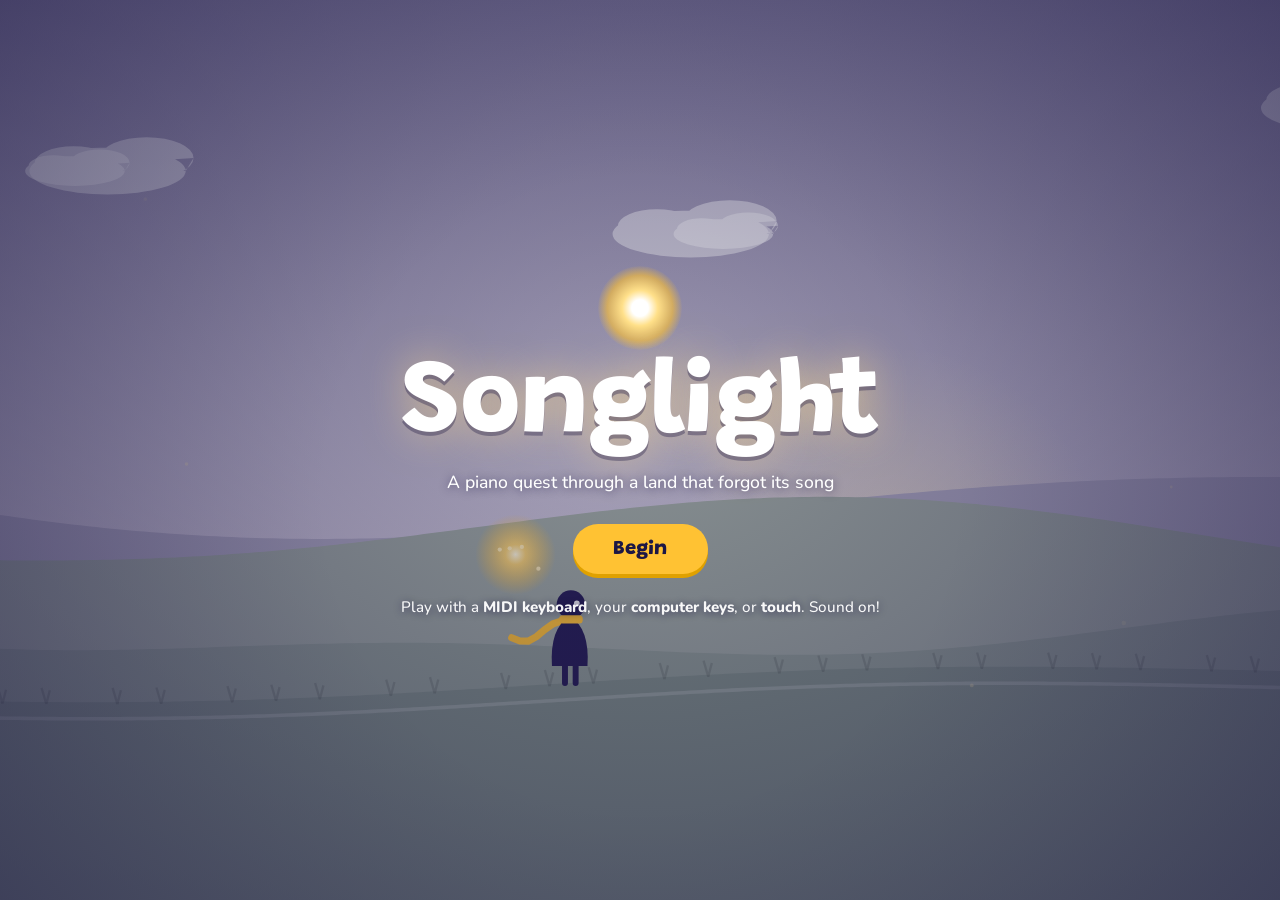
==== commit 1c664dd1: "Tune microphone scoring for real-world misses Leaves a safety gap around each detected strike before" ====
--- a/songlight.html
+++ b/songlight.html
@@ -1129,14 +1129,15 @@
   function snapshot(onsetAgoMs) {
     const x = Float32Array.from(buf), sr = ctx.sampleRate;
     const at = HIST - Math.round(onsetAgoMs / 1000 * sr); // where the attack is in x
-    const post = Math.min(HIST - SEG, at + Math.round(0.006 * sr)), pre = Math.max(0, at - SEG - Math.round(0.004 * sr));
+    // The strike's position is only known to ~20 ms, so leave a gap on both sides of it.
+    const post = Math.min(HIST - SEG, at + Math.round(0.015 * sr)), pre = Math.max(0, at - SEG - Math.round(0.03 * sr));
     const memo = new Map();
     return midi => {
       if (memo.has(midi)) return memo.get(midi);
       const now = strength(x, post, SEG, midi), before = strength(x, pre, SEG, midi);
       // compare with the semitones either side: a real note peaks exactly on its own frequencies
       const side = (strength(x, post, SEG, midi - 1) + strength(x, post, SEG, midi + 1)) / 2;
-      const ok = now > before * 1.8 && now > side * 2.2 && now > 1e-4;
+      const ok = now > before * 1.5 && now > side * 2.2 && now > 1e-4;
       memo.set(midi, ok);
       return ok;
     };
@@ -5046,7 +5047,10 @@
     };
 
     function judge(r) {
-      const S = STRICT[Save.data.settings.strict] || STRICT.standard;
+      let S = STRICT[Save.data.settings.strict] || STRICT.standard;
+      // A microphone misses a few notes even when you play perfectly (and wrong notes score near
+      // zero), so it passes at 80% (90% on Strict) and forgives a few overheard extra notes.
+      if (Mic.active) S = { acc: Math.min(S.acc, Save.data.settings.strict === 'strict' ? 0.9 : 0.8), wrong: S.wrong + 5 };
       const pass = r.total > 0 && r.hits / r.total >= S.acc && r.wrong <= S.wrong;
       const wasDone = !!Save.data.done[id];
       if (pass && !wasDone) {
